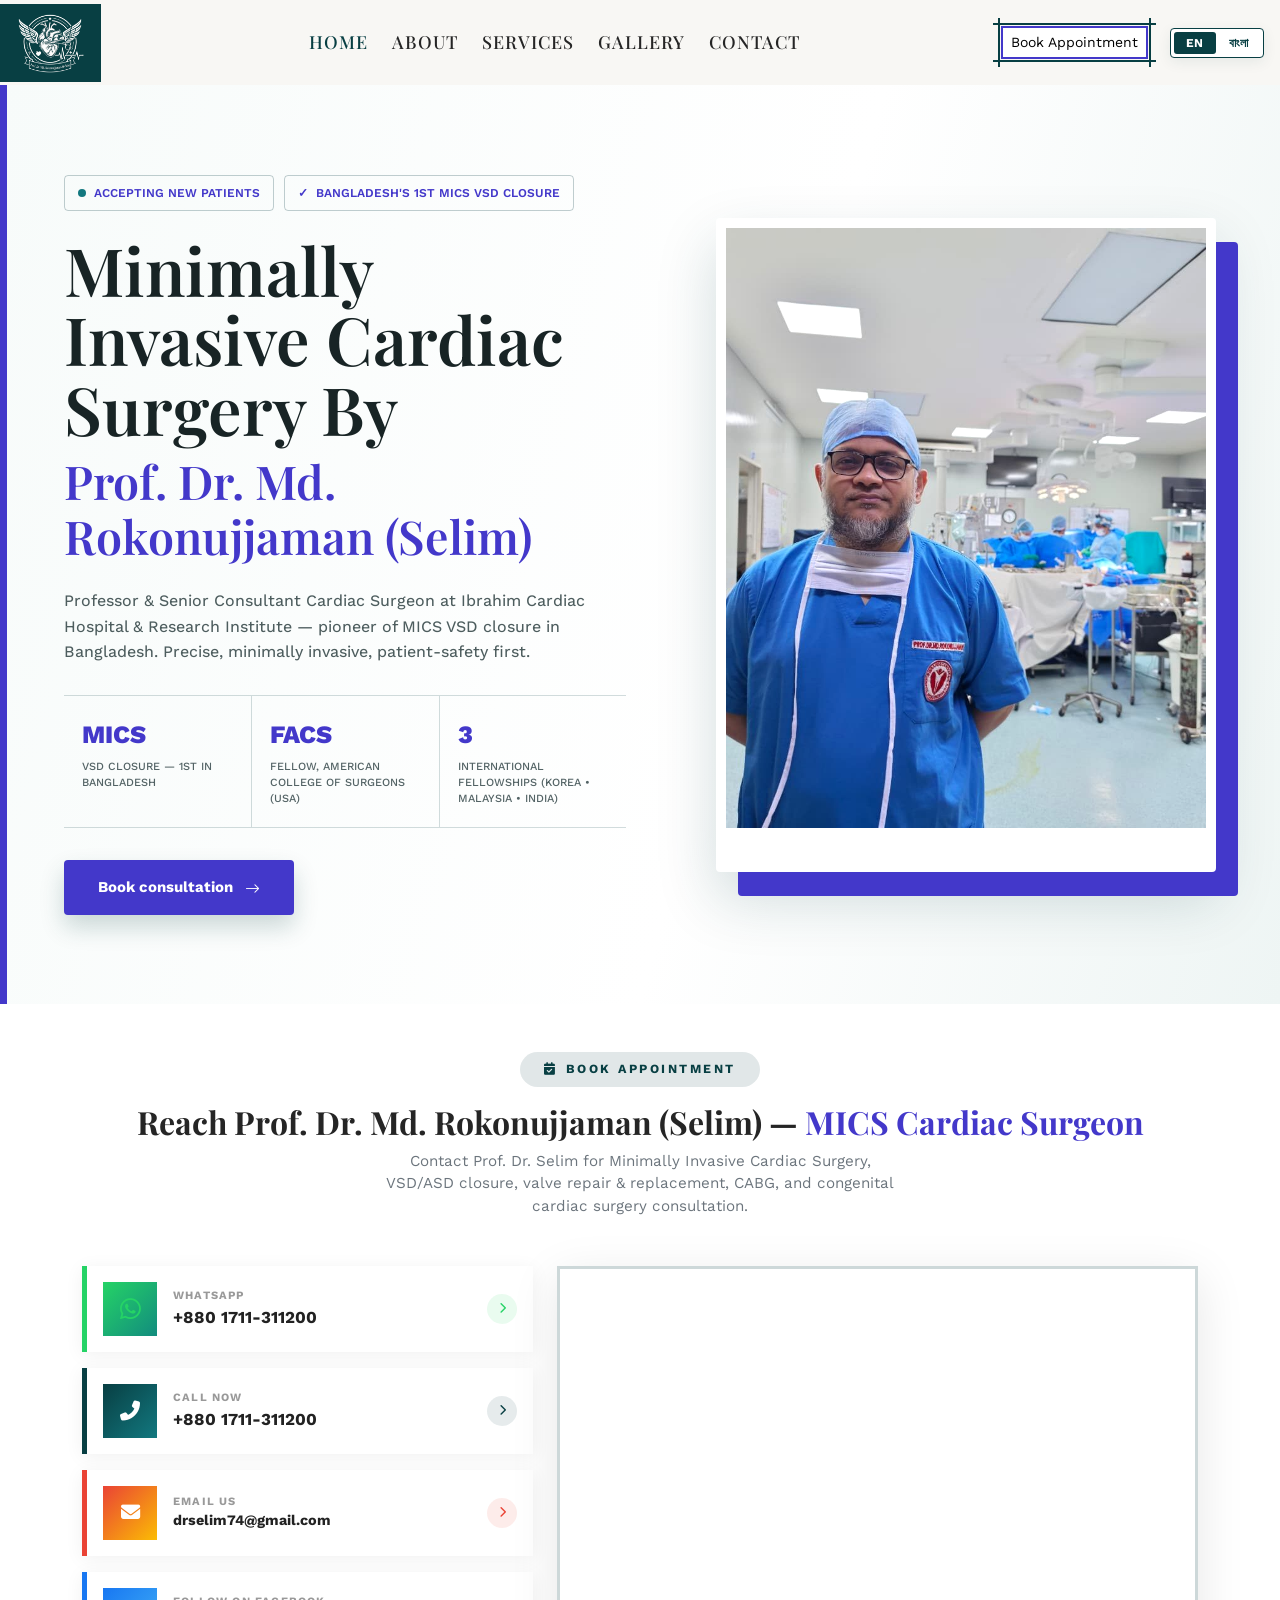
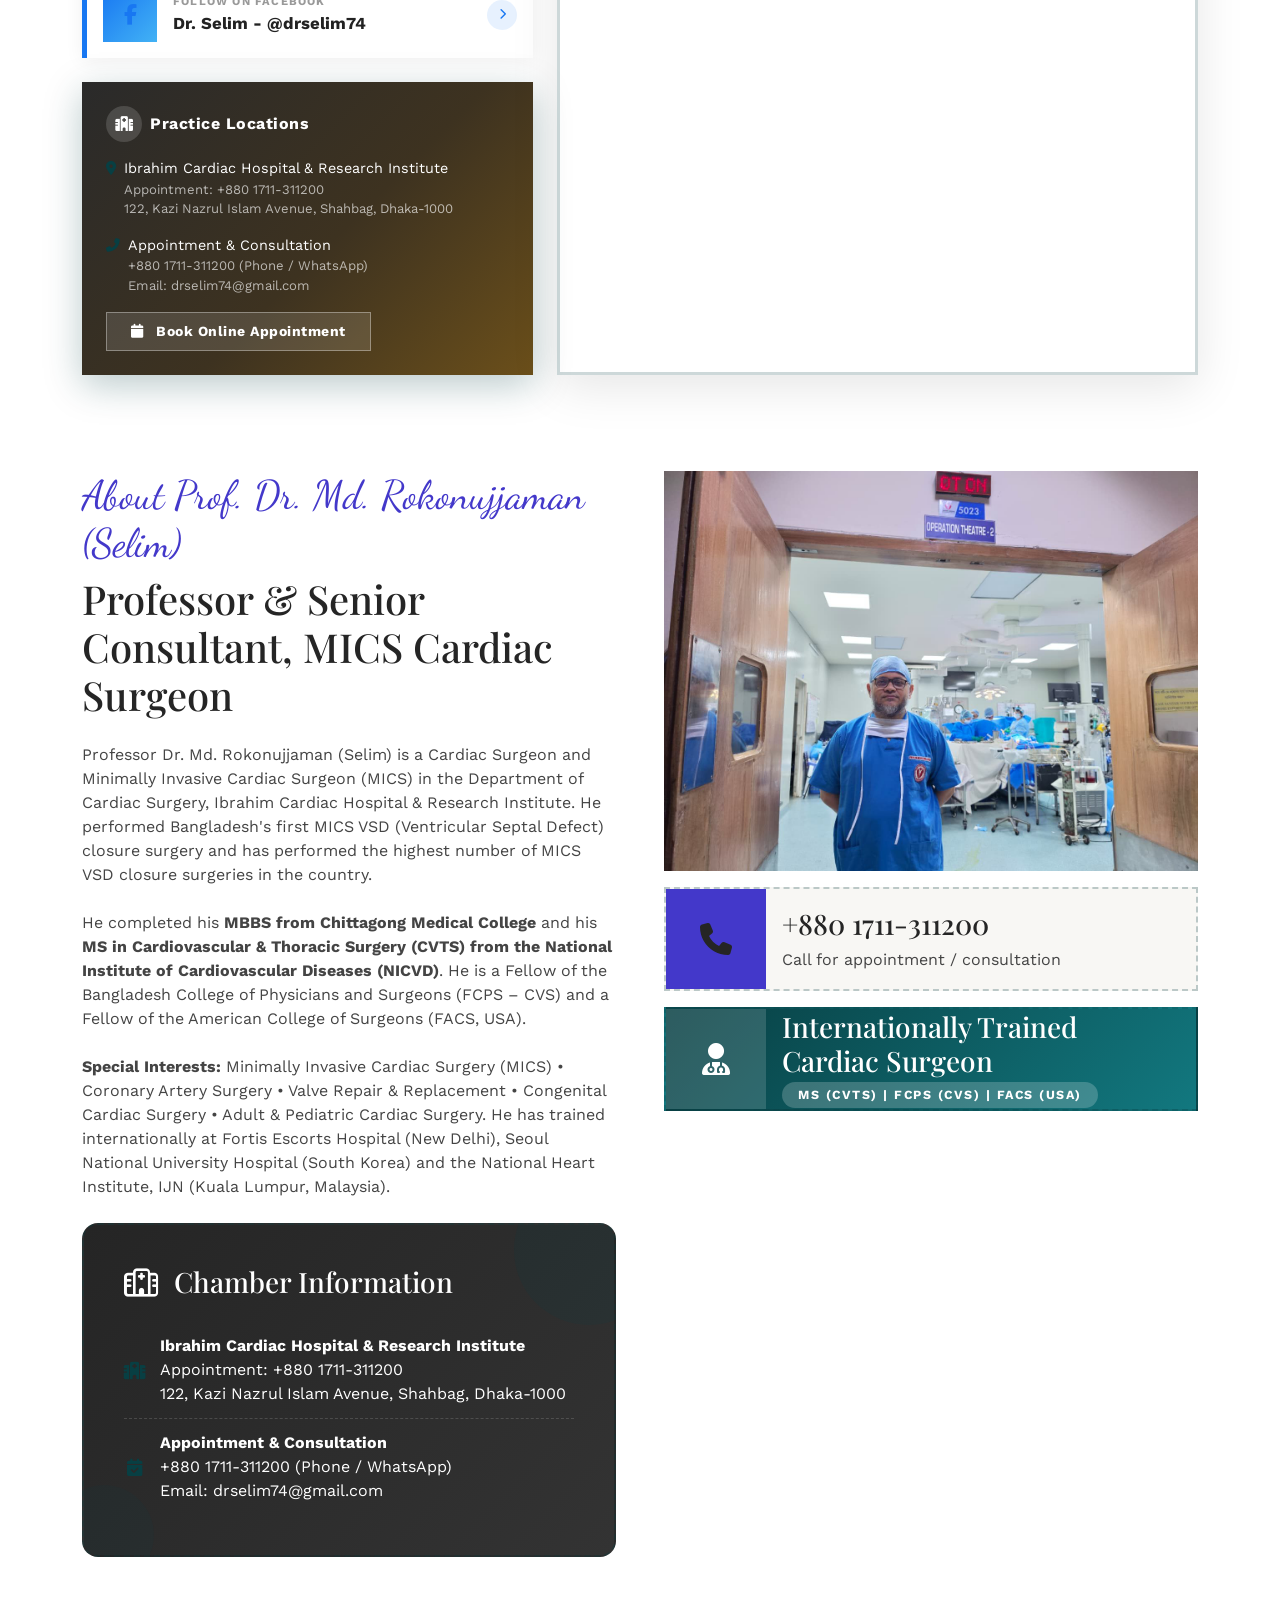
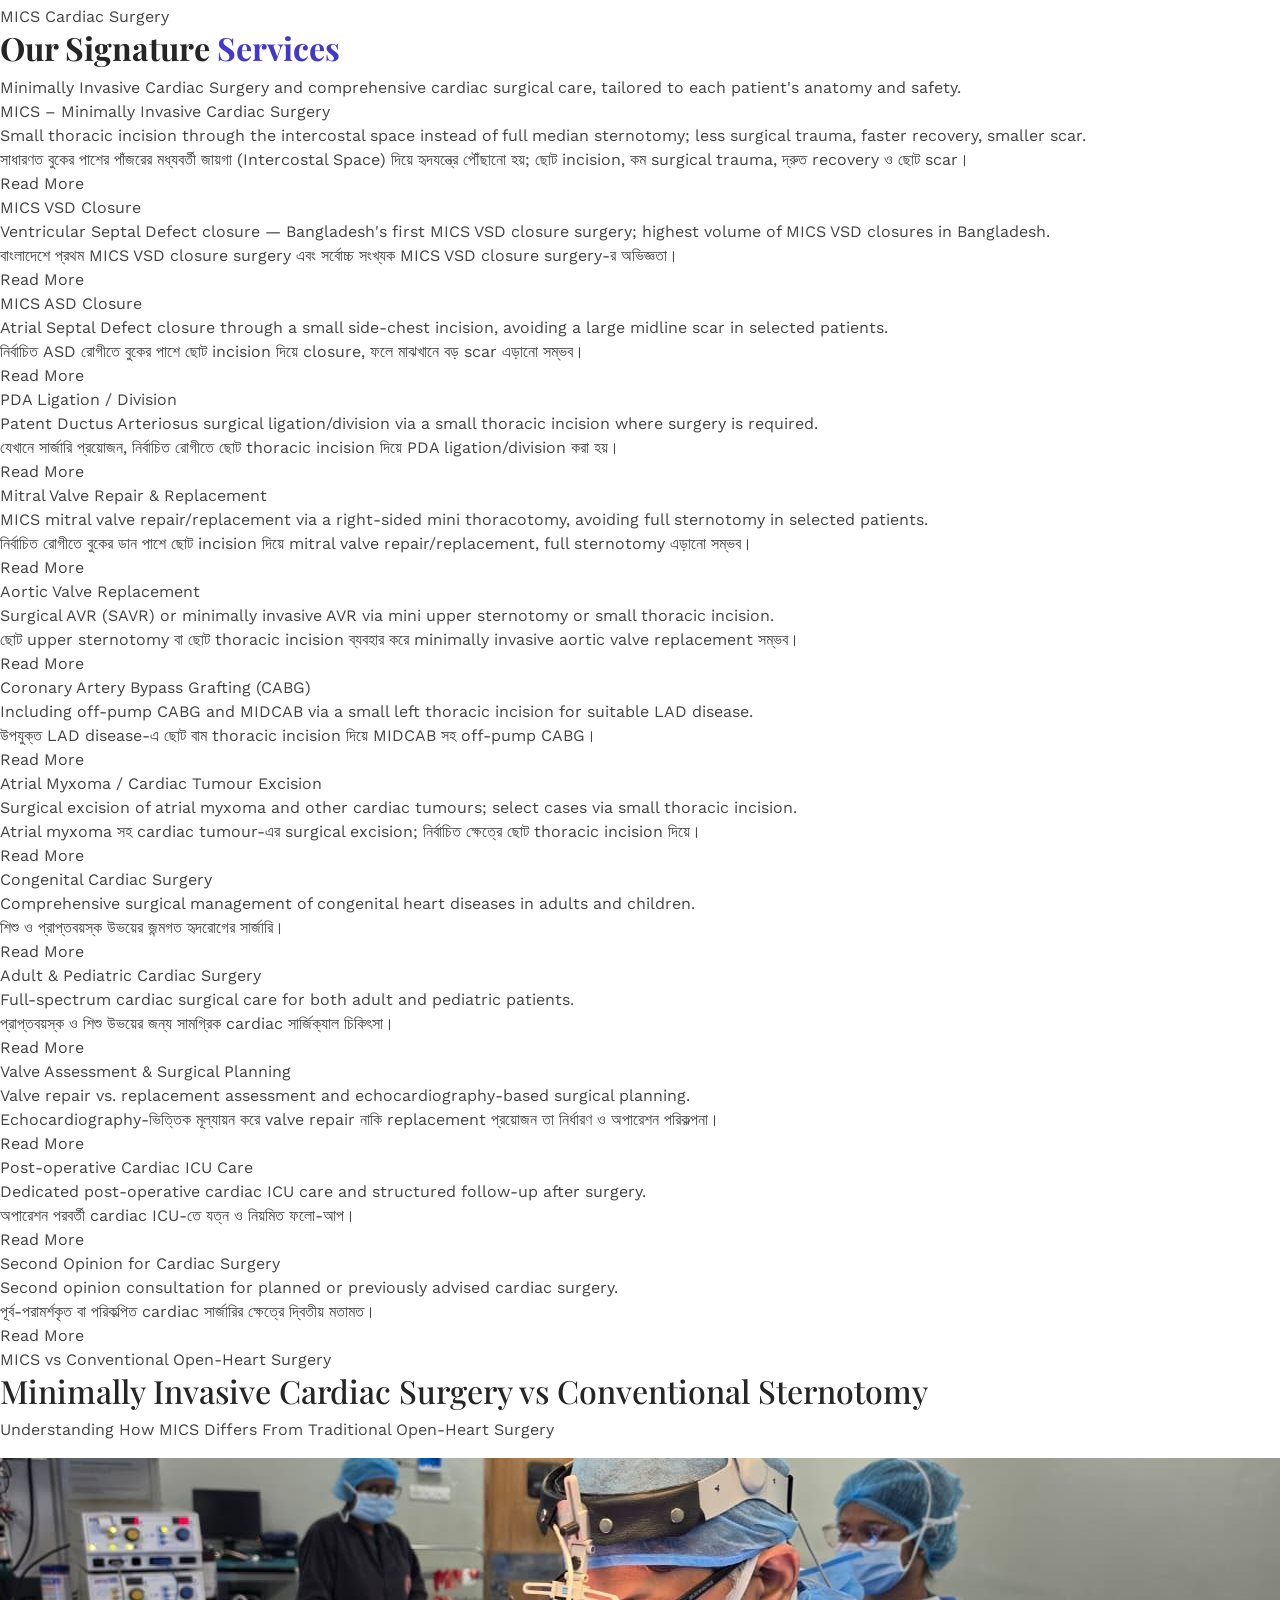
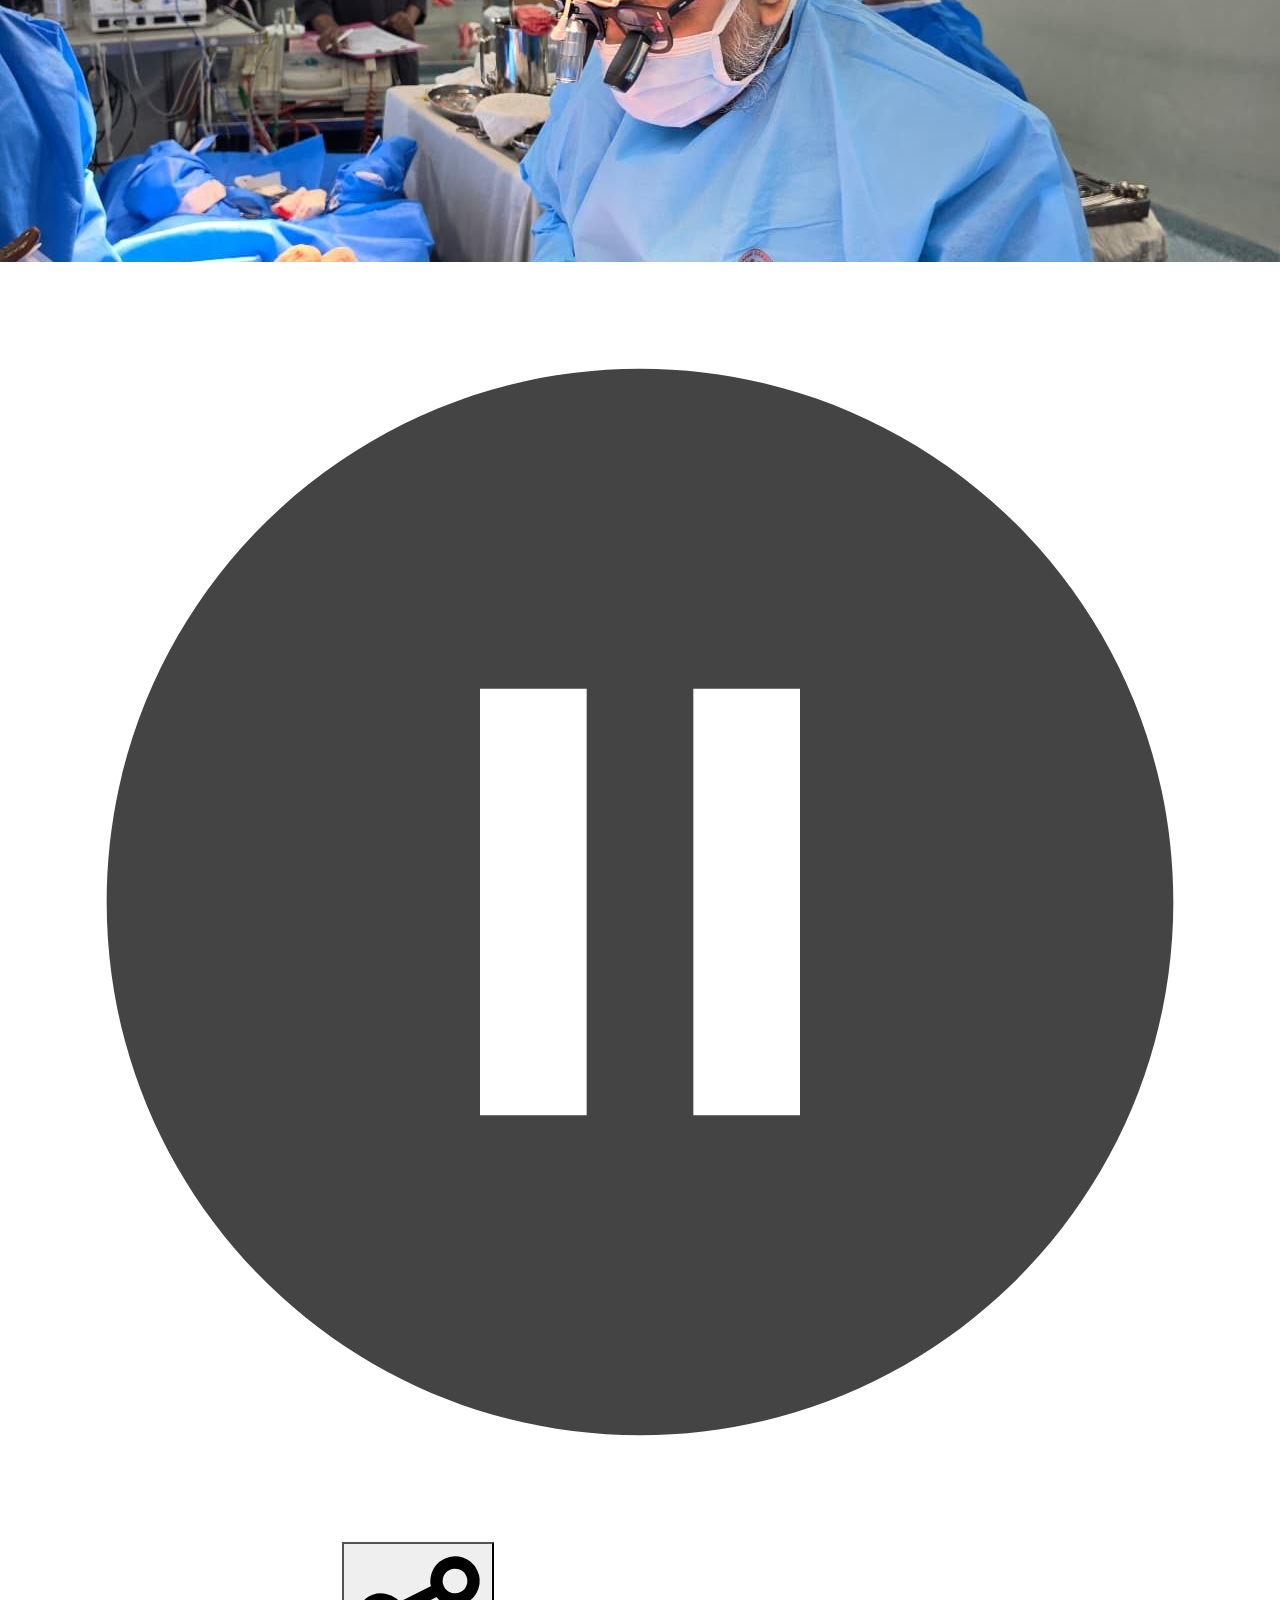
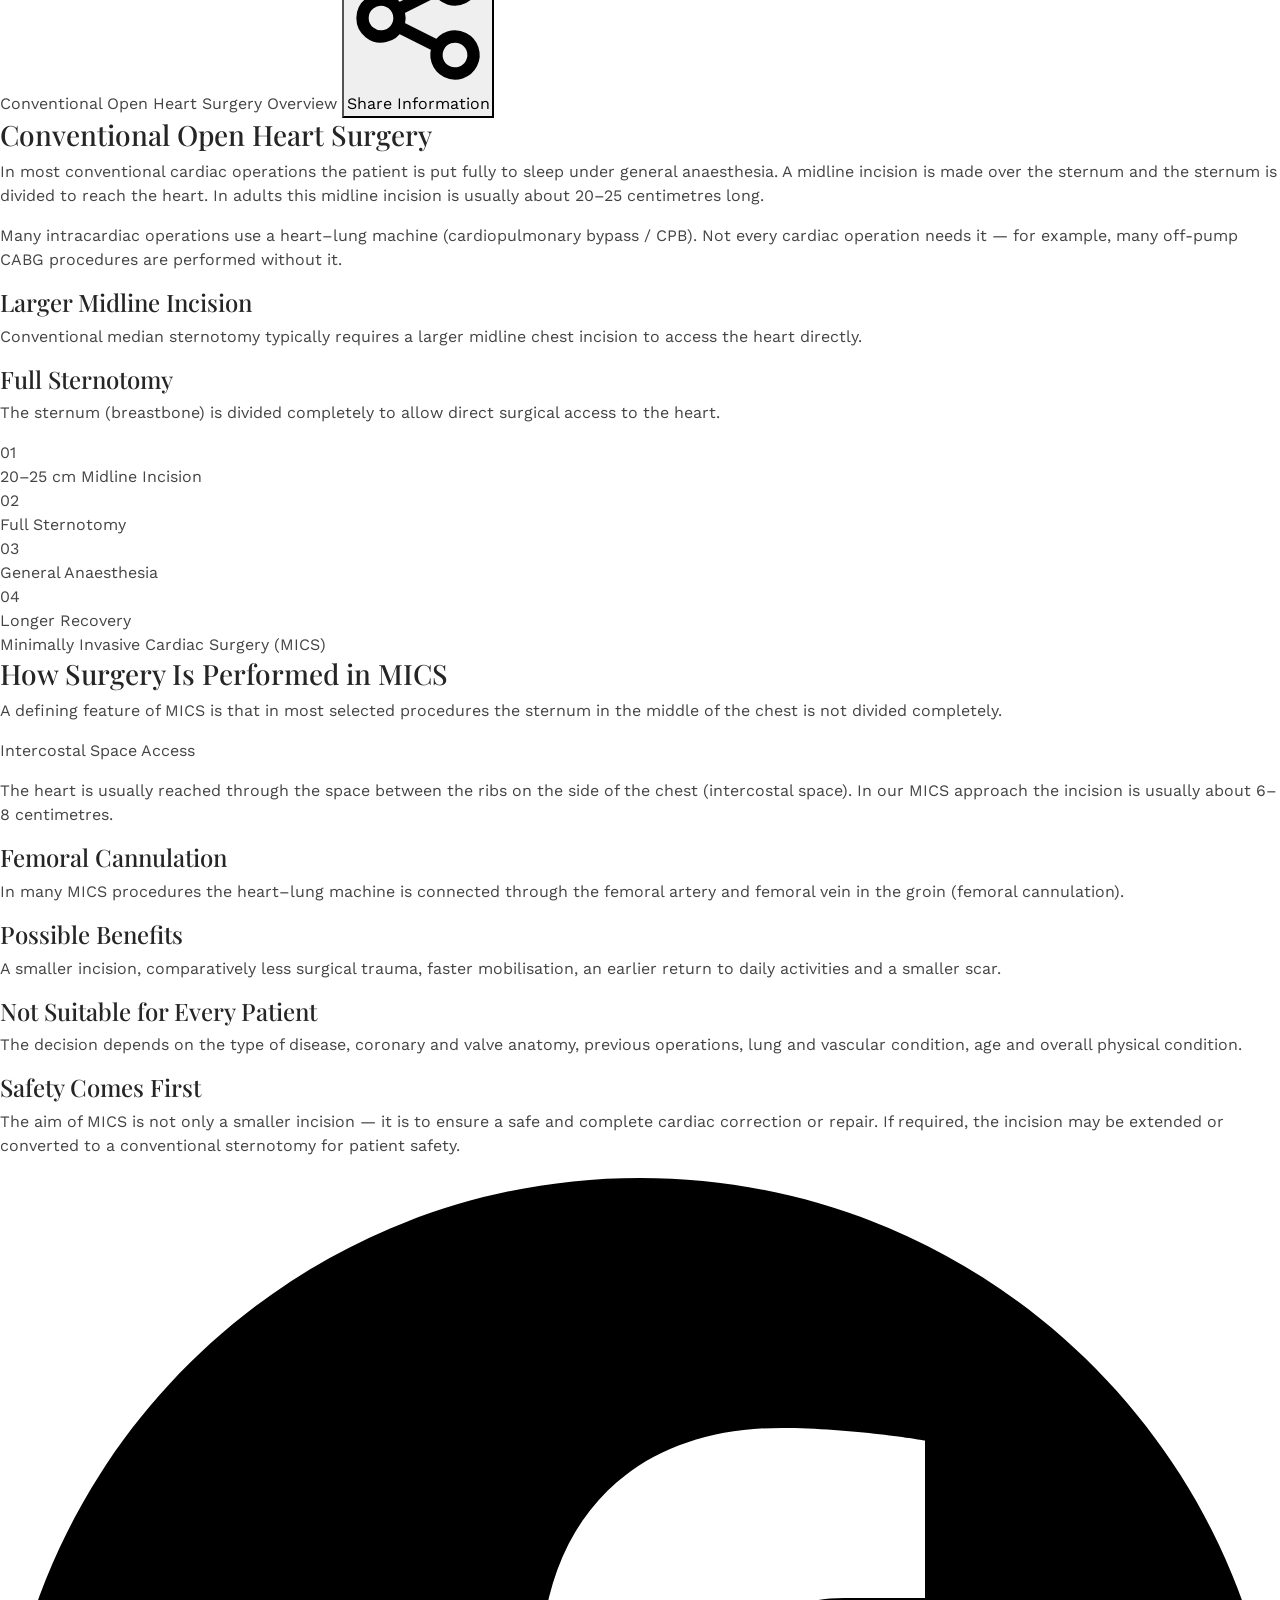
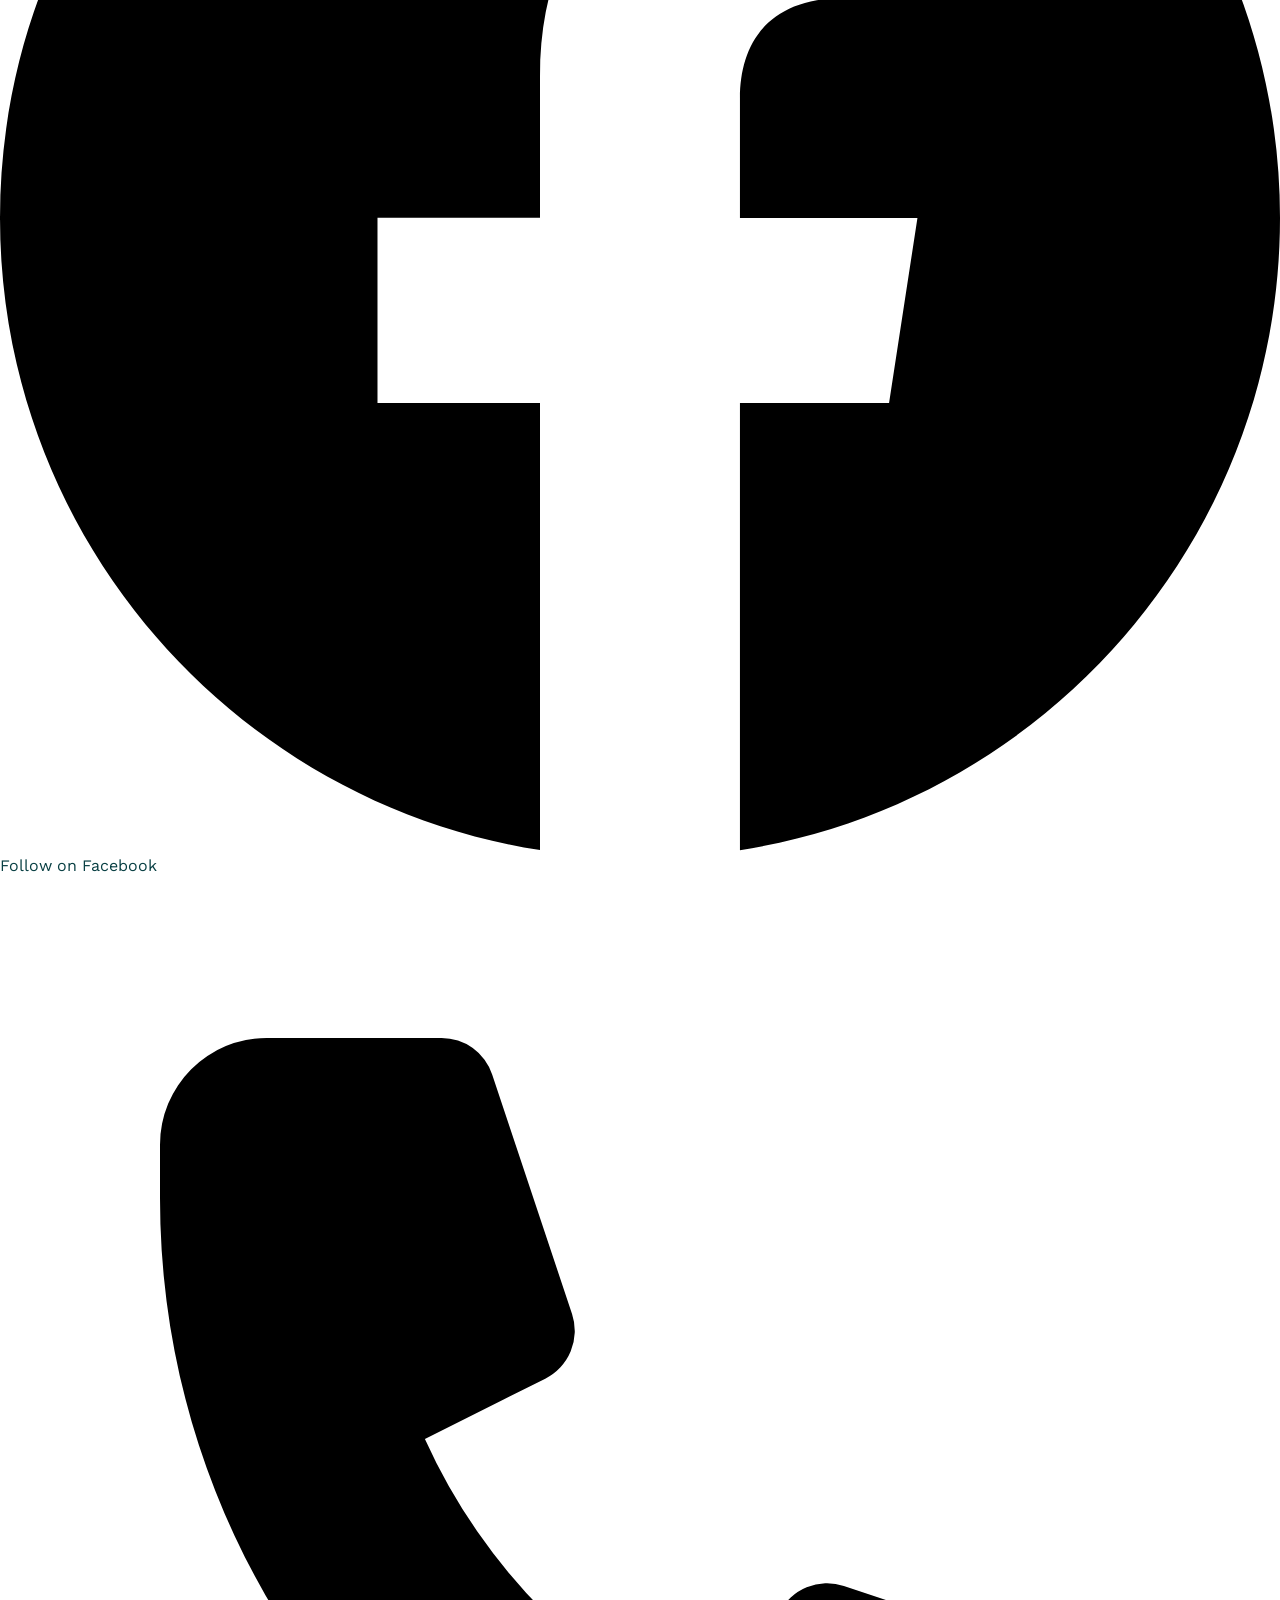
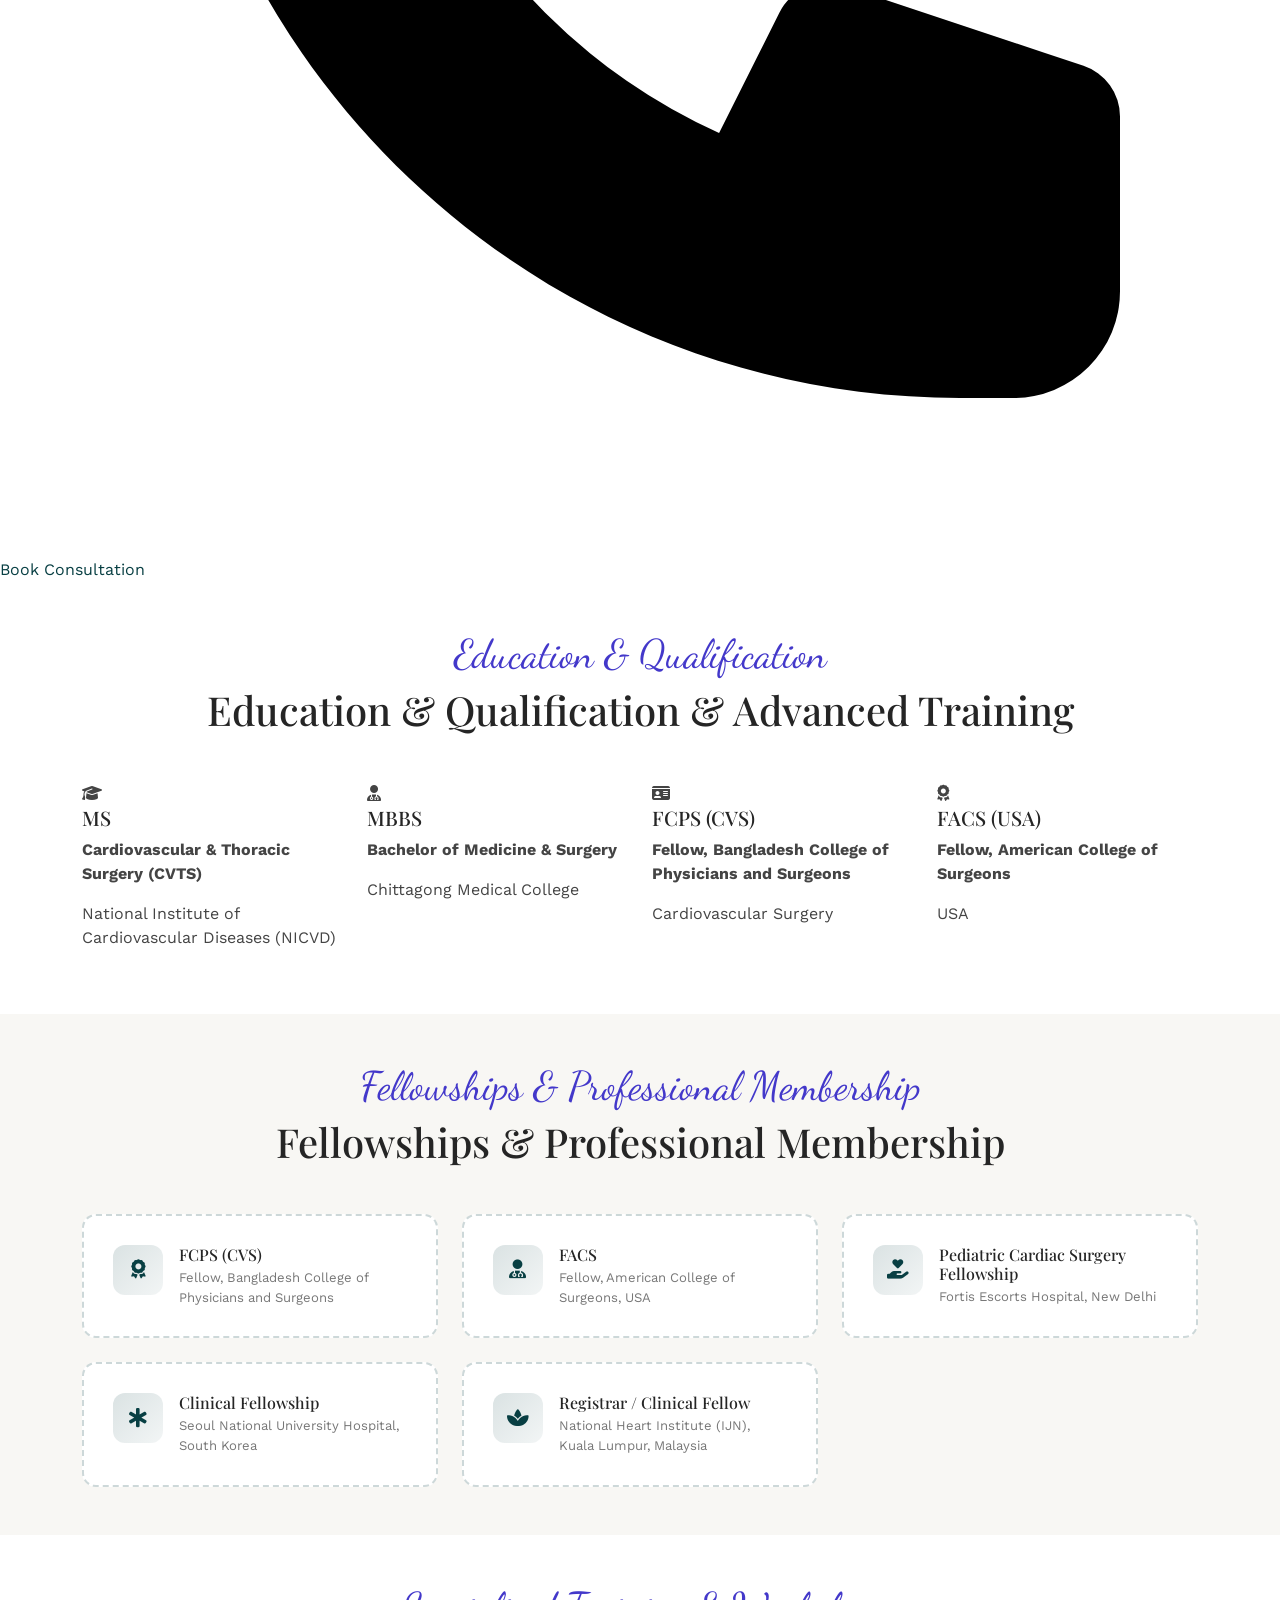
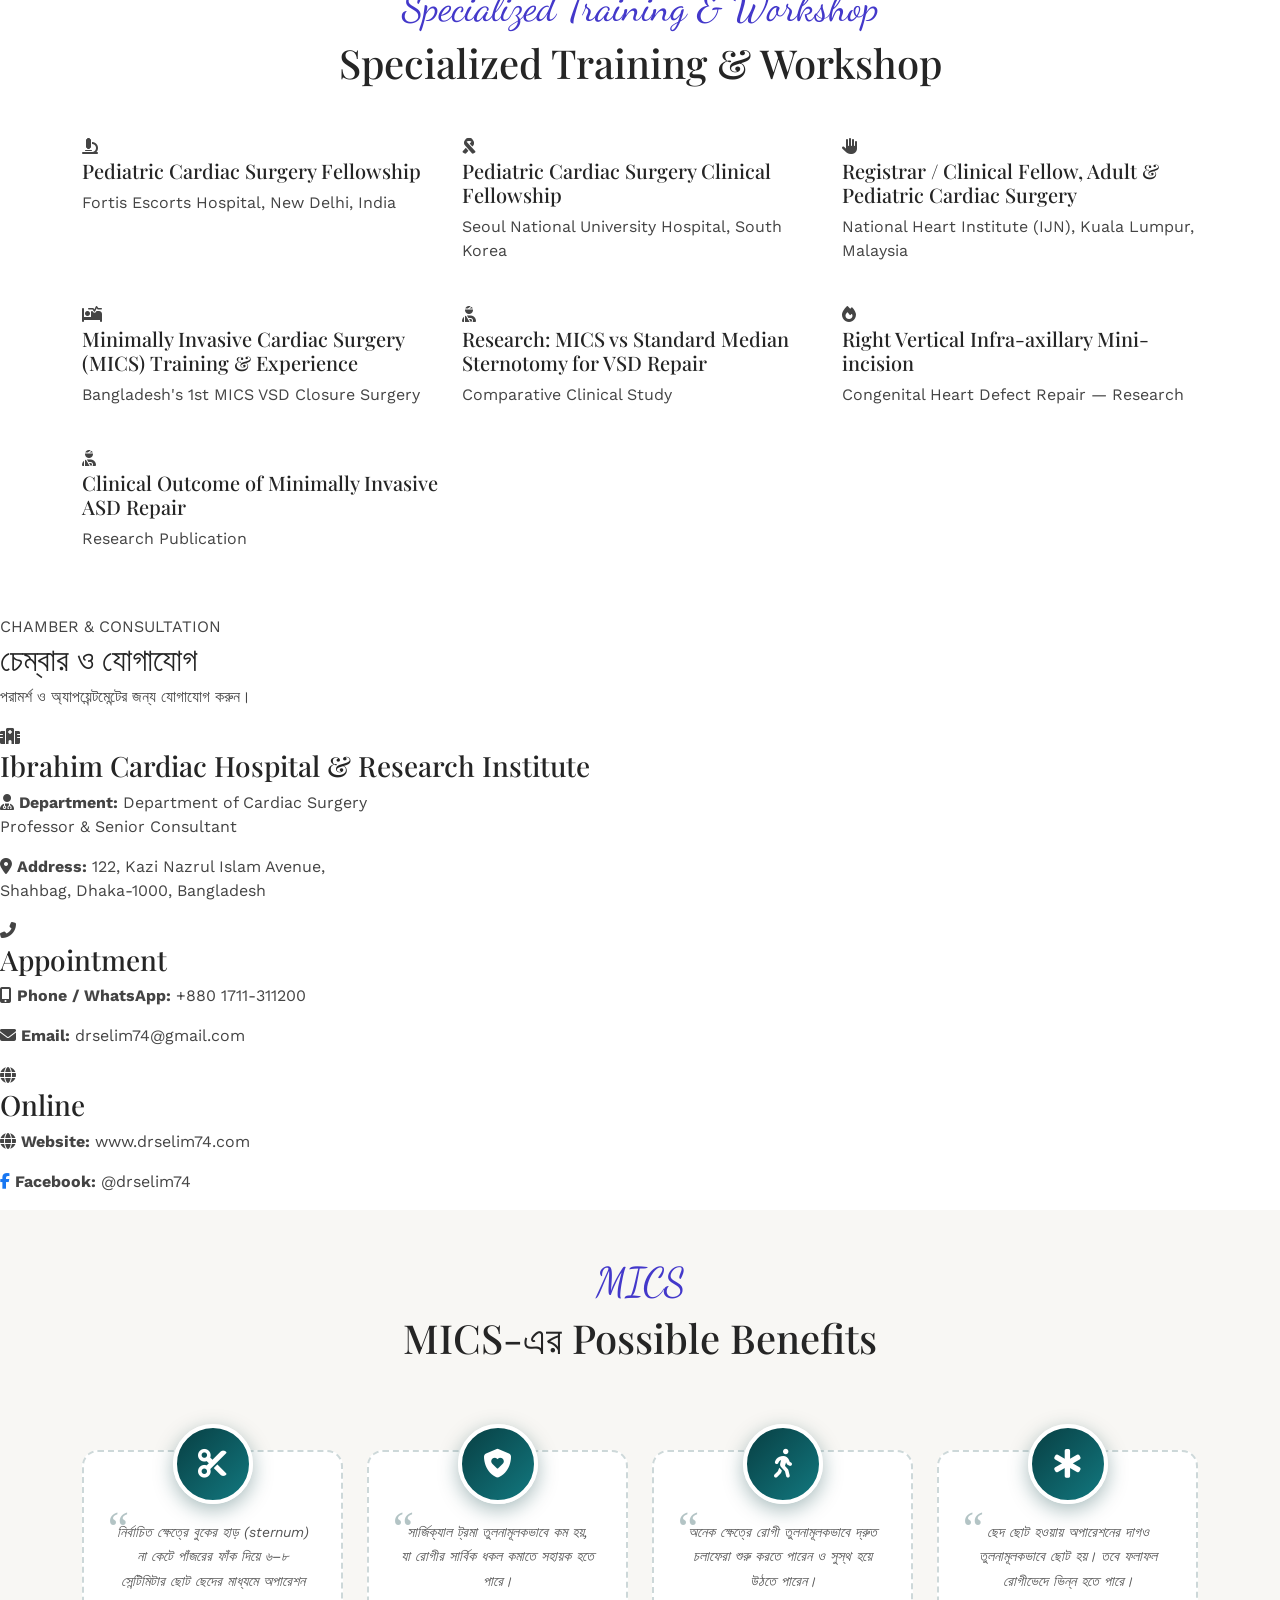
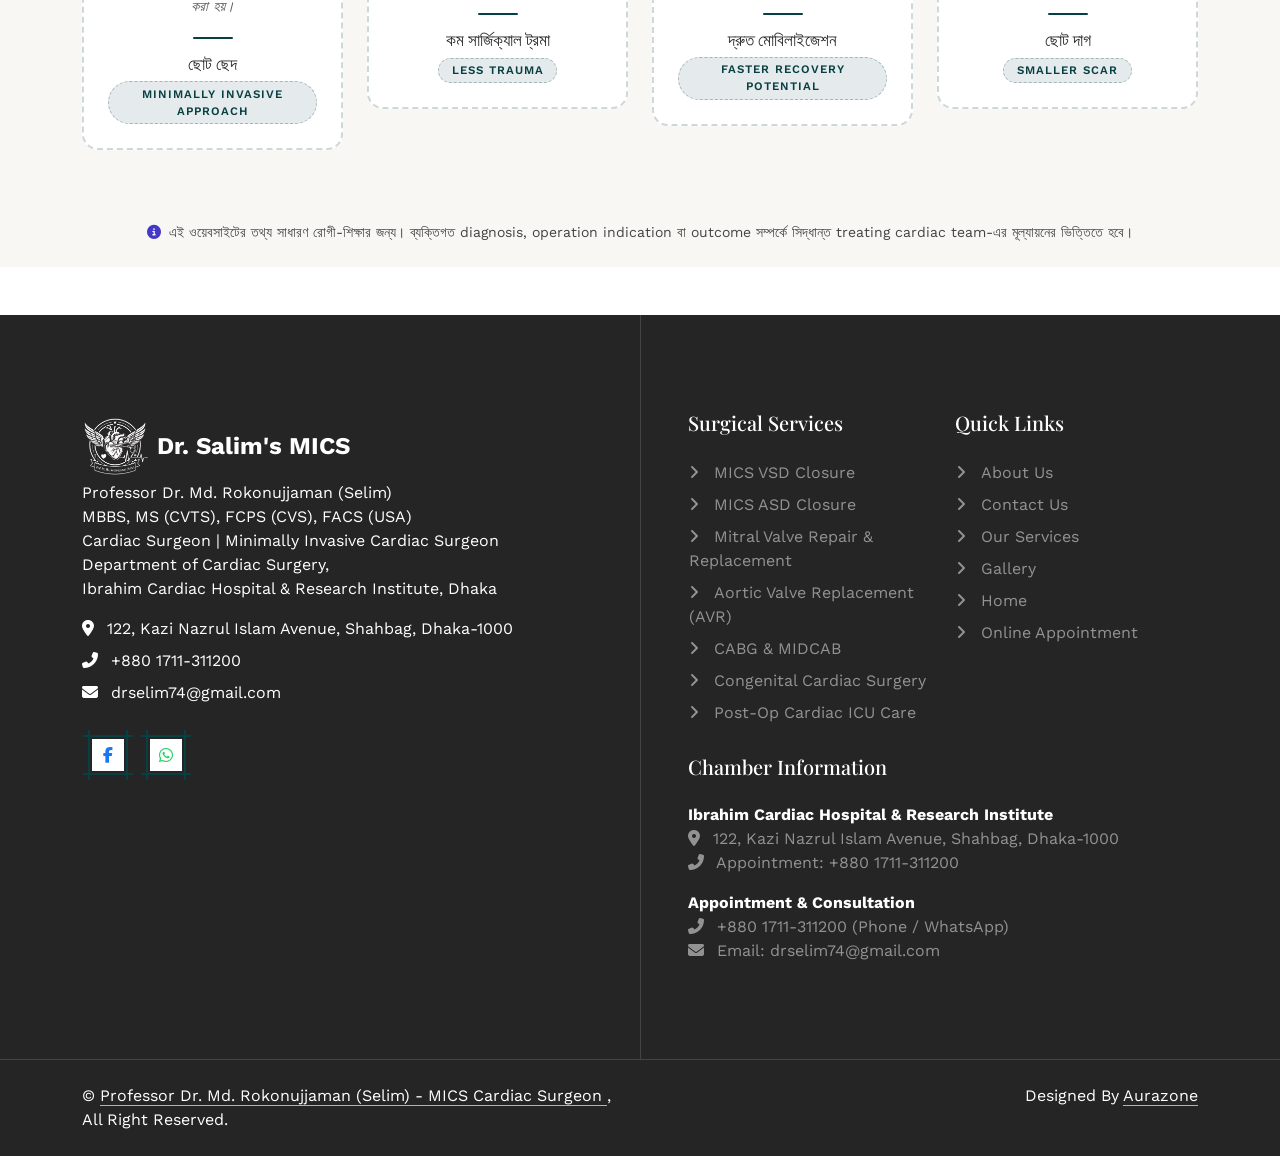
==== public/index.html @ 06cc38bd "Changes" ====
<!DOCTYPE html>
<html lang="en">

<head>
    <meta charset="utf-8">
    <title>Prof. Dr. Md. Rokonujjaman (Selim) | MICS Cardiac Surgeon | Dhaka</title>
    <meta content="width=device-width, initial-scale=1.0" name="viewport">
    <meta
        content="MICS Bangladesh, Minimally Invasive Cardiac Surgery, VSD closure, ASD closure, CABG, mitral valve, cardiac surgeon Dhaka, Dr Selim"
        name="keywords">
    <meta
        content="Professor Dr. Md. Rokonujjaman (Selim) - MBBS, MS (CVTS), FCPS (CVS), FACS (USA). Minimally Invasive Cardiac Surgeon at Ibrahim Cardiac Hospital & Research Institute, Dhaka."
        name="description">

    <link rel="icon" type="image/png" href="/favicon.png">

    <link rel="preconnect" href="https://fonts.googleapis.com">
    <link rel="preconnect" href="https://fonts.gstatic.com" crossorigin>
    <link
        href="https://fonts.googleapis.com/css2?family=Dancing+Script&family=Noto+Sans+Bengali:wght@400;500;600;700&family=Playfair+Display:wght@500;600&family=Work+Sans&display=swap"
        rel="stylesheet">

    <link href="https://cdnjs.cloudflare.com/ajax/libs/font-awesome/5.10.0/css/all.min.css" rel="stylesheet">
    <link href="https://cdn.jsdelivr.net/npm/bootstrap-icons@1.4.1/font/bootstrap-icons.css" rel="stylesheet">

    <link href="lib/animate/animate.min.css" rel="stylesheet">
    <link href="lib/owlcarousel/assets/owl.carousel.min.css" rel="stylesheet">
    <link rel="stylesheet" href="https://cdnjs.cloudflare.com/ajax/libs/font-awesome/6.5.0/css/all.min.css">

    <link href="css/bootstrap.min.css" rel="stylesheet">
    <link href="css/style.css" rel="stylesheet">
    <link href="css/html.css" rel="stylesheet">
    <link href="home.css" rel="stylesheet">
    <link href="css/site-theme.css" rel="stylesheet" />
</head>

<body>

    <div id="spinner"
        class="show bg-white position-fixed translate-middle w-100 vh-100 top-50 start-50 d-flex align-items-center justify-content-center">
        <div class="spinner-grow text-primary" style="width: 3rem; height: 3rem;" role="status">
            <span class="sr-only">Loading...</span>
        </div>
    </div>

    <!-- nav -->
    <div class="container-fluid bg-light sticky-top p-0">
        <nav class="navbar navbar-expand-lg navbar-light p-0">
            <a href="index.html" class="navbar-brand py-2 px-3 me-0 d-flex align-items-center gap-2" style="background: var(--bs-primary);">
                <img src="img/logo.png" alt="Prof. Dr. Md. Rokonujjaman (Selim) logo" style="height:62px;width:auto;">
            </a>
            <button type="button" class="navbar-toggler me-4" data-bs-toggle="collapse"
                data-bs-target="#navbarCollapse">
                <span class="navbar-toggler-icon"></span>
            </button>
            <div class="collapse navbar-collapse p-3" id="navbarCollapse">
                <div class="navbar-nav mx-auto">
                    <a href="index.html" class="nav-item nav-link active">Home</a>
                    <a href="about.html" class="nav-item nav-link">About</a>
                    <a href="service.html" class="nav-item nav-link">Services</a>
                    <a href="gallery.html" class="nav-item nav-link">Gallery</a>
                    <a href="contact.html" class="nav-item nav-link">Contact</a>
                </div>
                <a class="btn btn-sm btn-primary" href="contact.html">Book Appointment</a>
                <div class="language-switcher" role="group" aria-label="Language selector">
                    <button type="button" class="active" data-language="en" onclick="switchSiteLanguage('en')">EN</button>
                    <button type="button" data-language="bn" onclick="switchSiteLanguage('bn')">বাংলা</button>
                </div>
            </div>
        </nav>
    </div>
    <!-- nav -->


    <!-- hero -->
    <section class="hero1" aria-labelledby="hero-title">
        <div class="hero9">
            <div class="hero11 hero3 hero4">
                <div class="hero12"><div class="hero13"></div><span data-i18n="accepting">Accepting new patients</span></div>
                <div class="hero12"><span aria-hidden="true">✓</span><span data-i18n="first-mics">Bangladesh's 1st MICS VSD Closure</span></div>
            </div>

            <h1 class="hero15 hero3 hero5" id="hero-title">
                <span data-i18n="hero-service">Minimally Invasive Cardiac Surgery By</span>
                <span class="hero16" data-i18n="doctor-name">Prof. Dr. Md. Rokonujjaman (Selim)</span>
            </h1>
            <p class="hero19 hero3 hero6" data-i18n="hero-summary">Professor & Senior Consultant Cardiac Surgeon at Ibrahim Cardiac Hospital & Research Institute — pioneer of MICS VSD closure in Bangladesh. Precise, minimally invasive, patient-safety first.</p>

            <div class="hero20 hero3 hero7">
                <div class="hero21 hero35"><div class="hero22">MICS</div><div class="hero23" data-i18n="stat-mics">VSD Closure — 1st in Bangladesh</div></div>
                <div class="hero21 hero35"><div class="hero22">FACS</div><div class="hero23" data-i18n="stat-facs">Fellow, American College of Surgeons (USA)</div></div>
                <div class="hero21 hero35"><div class="hero22">3</div><div class="hero23" data-i18n="stat-fellowships">International fellowships (Korea • Malaysia • India)</div></div>
            </div>

            <div class="hero24 hero3 hero8">
                <button class="hero25 hero26" id="heroBtn1"><span data-i18n="book-consultation">Book consultation</span><i class="bi bi-arrow-right" aria-hidden="true"></i></button>
            </div>
        </div>

       <div class="hero10 hero3 hero5">
<div class="hero30" id="heroImgWrap" style="position: relative; overflow: hidden;">
    <div class="hero32" style="position: relative; width: 100%; height: 100%;">
        <!-- বর্তমান ইমেজ -->
        <img id="heroSliderImg"
            src="img/dr-1.jpg"
            alt="Prof. Dr. Md. Rokonujjaman (Selim) - MICS Cardiac Surgeon"
            style="width: 100%; height: 100%; object-fit: cover; transition: opacity 1s ease-in-out; opacity: 1; position: relative; z-index: 2;">

        <!-- পরবর্তী ইমেজ (ব্যাকগ্রাউন্ডে ফেইড ইন করার জন্য) -->
        <img id="heroSliderImgNext"
            src="img/dr-2.jpg"
            alt="Prof. Dr. Md. Rokonujjaman (Selim) - MICS Cardiac Surgeon"
            style="width: 100%; height: 100%; object-fit: cover; transition: opacity 1s ease-in-out; opacity: 0; position: absolute; top: 0; left: 0; z-index: 1;">

        <script>
            const heroImages = [
                "img/dr-1.jpg",
                "img/dr-2.jpg",
                "img/dr-5.jpg",
                "img/dr-6.jpg"
            ];

            let heroIndex = 0;
            const currentImg = document.getElementById("heroSliderImg");
            const nextImg = document.getElementById("heroSliderImgNext");

            if (currentImg && nextImg) setInterval(() => {
                // ইনডেক্স আপডেট করা
                heroIndex = (heroIndex + 1) % heroImages.length;
                const nextImageSrc = heroImages[heroIndex];

                // ব্যাকগ্রাউন্ড ইমেজে নতুন সোর্স সেট করা
                nextImg.src = nextImageSrc;

                // ব্যাকগ্রাউন্ড ইমেজ দৃশ্যমান করা (Fade In)
                nextImg.style.opacity = 1;
                
                // মূল ইমেজ ফেইড আউট করা
                currentImg.style.opacity = 0;

                setTimeout(() => {
                    // ট্রানজিশন শেষ হওয়ার পর সোর্স এক্সচেঞ্জ করা
                    currentImg.src = nextImageSrc;
                    currentImg.style.opacity = 1;
                    nextImg.style.opacity = 0;
                }, 1000); // CSS transition সময়ের (1s) সাথে মিল রেখে

            }, 4000); // প্রতি ৪ সেকেন্ড পর পর পরিবর্তন হবে
        </script>
    </div>
</div>
</div>
    </section>
    <!-- hero -->

    <!-- appointment -->
    <div class="container-fluid py-5" style="background: #ffffff;">
        <div class="container">
            <div class="text-center mb-5 wow fadeIn" data-wow-delay="0.1s">
                <span class="d-inline-block px-4 py-2 mb-3 rounded-pill"
                    style="background: rgba(8, 63, 67,0.12); color: var(--bs-primary); font-size: 0.78rem; font-weight: 700; letter-spacing: 2.5px; text-transform: uppercase;">
                    <i class="fas fa-calendar-check me-2"></i>Book Appointment
                </span>
                <h2 class="fw-bold mb-2" style="font-size: 2rem;">Reach Prof. Dr. Md. Rokonujjaman (Selim) — <span class="text-primary">MICS Cardiac Surgeon</span></h2>
                <p class="text-muted mx-auto" style="max-width: 520px; font-size: 0.95rem;">
                    Contact Prof. Dr. Selim for Minimally Invasive Cardiac Surgery, VSD/ASD closure, valve repair & replacement, CABG, and congenital cardiac surgery consultation.
                </p>
            </div>

            <div class="row g-4 align-items-stretch">
                <div class="col-lg-5 wow fadeInLeft" data-wow-delay="0.2s">
                    <!-- WhatsApp -->
                    <a href="https://wa.me/8801711311200" target="_blank"
                        class="appt-row d-flex align-items-center gap-3 p-3 mb-3 rounded-3 text-decoration-none"
                        style="background:#fff; border-left:5px solid #25D366; box-shadow:0 3px 18px rgba(0,0,0,0.06); transition:transform 0.2s,box-shadow 0.2s;">
                        <div class="d-flex align-items-center justify-content-center rounded-3 flex-shrink-0"
                            style="width:54px;height:54px;background:linear-gradient(135deg,#25D366,#128C7E);">
                            <i class="fab fa-whatsapp text-white" style="font-size:1.5rem;"></i>
                        </div>
                        <div class="flex-grow-1">
                            <div style="font-size:0.7rem;letter-spacing:1.2px;text-transform:uppercase;color:#999;font-weight:700;">WhatsApp</div>
                            <div style="font-size:1.05rem;font-weight:700;color:#222;">+880 1711-311200</div>
                        </div>
                        <span class="d-flex align-items-center justify-content-center rounded-circle flex-shrink-0"
                            style="width:30px;height:30px;background:rgba(37,211,102,0.1);">
                            <i class="fas fa-chevron-right" style="font-size:0.7rem;color:#25D366;"></i>
                        </span>
                    </a>

                    <!-- Call -->
                    <a href="tel:+8801711311200"
                        class="appt-row d-flex align-items-center gap-3 p-3 mb-3 rounded-3 text-decoration-none"
                        style="background:#fff; border-left:5px solid var(--bs-primary); box-shadow:0 3px 18px rgba(0,0,0,0.06); transition:transform 0.2s,box-shadow 0.2s;">
                        <div class="d-flex align-items-center justify-content-center rounded-3 flex-shrink-0"
                            style="width:54px;height:54px;background:linear-gradient(135deg,var(--bs-primary),#12787F);">
                            <i class="fas fa-phone-alt text-white" style="font-size:1.25rem;"></i>
                        </div>
                        <div class="flex-grow-1">
                            <div style="font-size:0.7rem;letter-spacing:1.2px;text-transform:uppercase;color:#999;font-weight:700;">Call Now</div>
                            <div style="font-size:1.05rem;font-weight:700;color:#222;">+880 1711-311200</div>
                        </div>
                        <span class="d-flex align-items-center justify-content-center rounded-circle flex-shrink-0"
                            style="width:30px;height:30px;background:rgba(8, 63, 67,0.1);">
                            <i class="fas fa-chevron-right" style="font-size:0.7rem;color:var(--bs-primary);"></i>
                        </span>
                    </a>

                    <!-- Email -->
                    <a href="mailto:drselim74@gmail.com"
                        class="appt-row d-flex align-items-center gap-3 p-3 mb-3 rounded-3 text-decoration-none"
                        style="background:#fff; border-left:5px solid #EA4335; box-shadow:0 3px 18px rgba(0,0,0,0.06); transition:transform 0.2s,box-shadow 0.2s;">
                        <div class="d-flex align-items-center justify-content-center rounded-3 flex-shrink-0"
                            style="width:54px;height:54px;background:linear-gradient(135deg,#EA4335,#FBBC04);">
                            <i class="fas fa-envelope text-white" style="font-size:1.2rem;"></i>
                        </div>
                        <div class="flex-grow-1">
                            <div style="font-size:0.7rem;letter-spacing:1.2px;text-transform:uppercase;color:#999;font-weight:700;">Email Us</div>
                            <div style="font-size:0.9rem;font-weight:700;color:#222;">drselim74@gmail.com</div>
                        </div>
                        <span class="d-flex align-items-center justify-content-center rounded-circle flex-shrink-0"
                            style="width:30px;height:30px;background:rgba(234,67,53,0.1);">
                            <i class="fas fa-chevron-right" style="font-size:0.7rem;color:#EA4335;"></i>
                        </span>
                    </a>

                    <!-- Facebook -->
                    <a href="https://facebook.com/drselim74" target="_blank"
                        class="appt-row d-flex align-items-center gap-3 p-3 mb-4 rounded-3 text-decoration-none"
                        style="background:#fff; border-left:5px solid #1877F2; box-shadow:0 3px 18px rgba(0,0,0,0.06); transition:transform 0.2s,box-shadow 0.2s;">
                        <div class="d-flex align-items-center justify-content-center rounded-3 flex-shrink-0"
                            style="width:54px;height:54px;background:linear-gradient(135deg,#1877F2,#42B2F5);">
                            <i class="fab fa-facebook-f text-white" style="font-size:1.3rem;"></i>
                        </div>
                        <div class="flex-grow-1">
                            <div style="font-size:0.7rem;letter-spacing:1.2px;text-transform:uppercase;color:#999;font-weight:700;">Follow on Facebook</div>
                            <div style="font-size:1.05rem;font-weight:700;color:#222;">Dr. Selim - @drselim74</div>
                        </div>
                        <span class="d-flex align-items-center justify-content-center rounded-circle flex-shrink-0"
                            style="width:30px;height:30px;background:rgba(24,119,242,0.1);">
                            <i class="fas fa-chevron-right" style="font-size:0.7rem;color:#1877F2;"></i>
                        </span>
                    </a>

                    <!-- Clinic Info Card -->
                   <!-- Clinic Info Card -->
<div class="rounded-3 overflow-hidden"
    style="background:linear-gradient(135deg,#2a2a2a 0%,#3d3220 55%,#6b4f1a 100%);
           box-shadow:0 10px 35px rgba(8, 63, 67, 0.28);">

    <div class="p-4">

        <!-- Card Header -->
        <div class="d-flex align-items-center gap-2 mb-3">

            <div class="d-flex align-items-center justify-content-center rounded-circle flex-shrink-0"
                style="width:36px;
                       height:36px;
                       background:rgba(255,255,255,0.15);">

                <i class="fas fa-hospital text-white"
                    style="font-size:0.9rem;"></i>

            </div>

            <span class="text-white fw-bold"
                style="font-size:1rem;
                       letter-spacing:0.5px;">

                Practice Locations

            </span>

        </div>


        <!-- ========================= -->
        <!-- Chamber -->
        <!-- ========================= -->

        <div class="d-flex align-items-start gap-2 mb-3">

            <i class="fas fa-map-marker-alt mt-1 flex-shrink-0"
                style="color:var(--bs-primary);
                       font-size:0.85rem;">
            </i>

            <div>

                <p class="mb-0 fw-semibold"
                    style="color:#fff;
                           font-size:0.9rem;">

                    Ibrahim Cardiac Hospital & Research Institute

                </p>

                <p class="mb-0"
                    style="color:rgba(255,255,255,0.65);
                           font-size:0.82rem;">

                    Appointment: +880 1711-311200

                </p>

                <p class="mb-0"
                    style="color:rgba(255,255,255,0.65);
                           font-size:0.82rem;">

                    122, Kazi Nazrul Islam Avenue, Shahbag, Dhaka-1000

                </p>

            </div>

        </div>


        <!-- ========================= -->
        <!-- Appointment & Consultation -->
        <!-- ========================= -->

        <div class="d-flex align-items-start gap-2 mb-3">

            <i class="fas fa-phone-alt mt-1 flex-shrink-0"
                style="color:var(--bs-primary);
                       font-size:0.85rem;">
            </i>

            <div>

                <p class="mb-0 fw-semibold"
                    style="color:#fff;
                           font-size:0.9rem;">

                    Appointment & Consultation

                </p>

                <p class="mb-0"
                    style="color:rgba(255,255,255,0.65);
                           font-size:0.82rem;">

                    +880 1711-311200 (Phone / WhatsApp)

                </p>

                <p class="mb-0"
                    style="color:rgba(255,255,255,0.65);
                           font-size:0.82rem;">

                    Email: drselim74@gmail.com

                </p>

            </div>

        </div>


        <!-- ========================= -->
        <!-- Appointment Button -->
        <!-- ========================= -->

        <a href="contact.html"
            target="_blank"
            class="btn btn-sm fw-bold px-4 py-2"
            style="background:rgba(255,255,255,0.12);
                   color:#fff;
                   border:1.5px solid rgba(255,255,255,0.35);
                   letter-spacing:0.5px;">

            <i class="fas fa-calendar me-2"></i>

            Book Online Appointment

        </a>

    </div>

</div>
                </div>

                <div class="col-lg-7 wow fadeInRight" data-wow-delay="0.3s">
                    <div class="rounded-3 overflow-hidden h-100"
                        style="min-height:530px;box-shadow:0 12px 45px rgba(0,0,0,0.1);border:3px solid rgba(8, 63, 67,0.2);">
                        <iframe src="https://www.google.com/maps/embed?pb=!1m18!1m12!1m3!1d4531.6256598450855!2d90.40928799999999!3d23.7499048!2m3!1f0!2f0!3f0!3m2!1i1024!2i768!4f13.1!3m3!1m2!1s0x3755b888968bdc57%3A0xf9966fabef79f0a8!2sDhaka%20Community%20Medical%20College%20and%20Hospital!5e1!3m2!1sen!2sbd!4v1785246334609!5m2!1sen!2sbd" width="100%"
                            height="100%" style="border:0;min-height:530px;display:block;" allowfullscreen=""
                            loading="lazy" referrerpolicy="no-referrer-when-downgrade"
                            title="Prof. Dr. Md. Rokonujjaman (Selim) - Ibrahim Cardiac Hospital & Research Institute">
                        </iframe>
                    </div>
                </div>
            </div>
        </div>
    </div>
    <!-- appointment -->











    <!-- about section -->
    <div class="container-fluid py-5">
        <div class="container">
            <div class="row g-5">
                <div class="col-lg-6 wow fadeIn" data-wow-delay="0.5s">
                    <h1 class="font-dancing-script text-primary">About Prof. Dr. Md. Rokonujjaman (Selim)</h1>
                    <h1 class="mb-4">Professor & Senior Consultant, MICS Cardiac Surgeon</h1>
                    <p class="mb-4">Professor Dr. Md. Rokonujjaman (Selim) is a Cardiac Surgeon and Minimally Invasive Cardiac Surgeon (MICS) in the Department of Cardiac Surgery, Ibrahim Cardiac Hospital & Research Institute. He performed Bangladesh's first MICS VSD (Ventricular Septal Defect) closure surgery and has performed the highest number of MICS VSD closure surgeries in the country.</p>
                    <p class="mb-4">He completed his <strong>MBBS from Chittagong Medical College</strong> and his <strong>MS in Cardiovascular & Thoracic Surgery (CVTS) from the National Institute of Cardiovascular Diseases (NICVD)</strong>. He is a Fellow of the Bangladesh College of Physicians and Surgeons (FCPS – CVS) and a Fellow of the American College of Surgeons (FACS, USA).</p>
                    <p class="mb-4"><strong>Special Interests:</strong> Minimally Invasive Cardiac Surgery (MICS) • Coronary Artery Surgery • Valve Repair & Replacement • Congenital Cardiac Surgery • Adult & Pediatric Cardiac Surgery. He has trained internationally at Fortis Escorts Hospital (New Delhi), Seoul National University Hospital (South Korea) and the National Heart Institute, IJN (Kuala Lumpur, Malaysia).</p>

                   <div class="schedule-card">

    <h3>
        <i class="far fa-hospital me-2"></i>
        Chamber Information
    </h3>

    <!-- Chamber -->
    <div class="schedule-item">
        <i class="fas fa-hospital"></i>
        <span>
            <strong>Ibrahim Cardiac Hospital & Research Institute</strong><br>
            Appointment: +880 1711-311200<br>
            122, Kazi Nazrul Islam Avenue, Shahbag, Dhaka-1000
        </span>
    </div>

    <!-- Appointment & Consultation -->
    <div class="schedule-item">
        <i class="fas fa-calendar-check"></i>
        <span>
            <strong>Appointment & Consultation</strong><br>
            +880 1711-311200 (Phone / WhatsApp)<br>
            Email: drselim74@gmail.com
        </span>
    </div>

</div>
                </div>
                <div class="col-lg-6 wow fadeIn" data-wow-delay="0.2s">
                    <img class="img-fluid mb-3 rounded" src="img/dr-3.jpg" alt="Prof. Dr. Md. Rokonujjaman (Selim) - MICS Cardiac Surgeon" style="width:100%; height:auto; object-fit:contain;">
                    <div class="d-flex align-items-center bg-light rounded mb-3" style="border: 2px dashed rgba(8, 63, 67,0.25);">
                        <div class="btn-square flex-shrink-0 bg-primary" style="width: 100px; height: 100px;">
                            <i class="fa fa-phone fa-2x text-dark"></i>
                        </div>
                        <div class="px-3">
                            <h3>+880 1711-311200</h3>
                            <span>Call for appointment / consultation</span>
                        </div>
                    </div>
                    <div class="d-flex align-items-center rounded" style="border: 2px dashed rgba(8, 63, 67,0.25); background: linear-gradient(135deg, var(--bs-primary), #12787F);">
                        <div class="d-flex align-items-center justify-content-center flex-shrink-0" style="width: 100px; height: 100px; background: rgba(255,255,255,0.15);">
                            <i class="fas fa-user-md fa-2x text-white"></i>
                        </div>
                        <div class="px-3">
                            <h3 class="text-white mb-0">Internationally Trained Cardiac Surgeon</h3>
                            <span class="d-inline-block mt-1 px-3 py-1 rounded-pill" style="background: rgba(255,255,255,0.2); color: #fff; font-size: 0.78rem; font-weight: 700; letter-spacing: 1.5px; text-transform: uppercase;">MS (CVTS) | FCPS (CVS) | FACS (USA)</span>
                        </div>
                    </div>
                </div>
            </div>
        </div>
    </div>

    
















<!-- services -->
   <div class="ser1">
        <div class="ser2">
            <div class="ser3">MICS Cardiac Surgery</div>
             <h2 class="fw-bold mb-2" style="font-size: 2rem;">Our Signature <span class="text-primary">Services</span></h2>
             
            <div class="ser5">Minimally Invasive Cardiac Surgery and comprehensive cardiac surgical care, tailored to each patient's anatomy and safety.</div>
        </div>

        <div class="ser6">
            <!-- 1. MICS – Minimally Invasive Cardiac Surgery -->
            <div class="ser7">
                <div class="ser8">
                    <div class="ser9" style="background-image: url('img/service-mics.jpg');"></div>
                </div>
                <div class="ser10">
                    <div class="ser11">MICS – Minimally Invasive Cardiac Surgery</div>
                    <div class="ser12"></div>
                    <div class="ser13">Small thoracic incision through the intercostal space instead of full median sternotomy; less surgical trauma, faster recovery, smaller scar.</div>
                    <div class="ser14">
                        <div class="ser15">সাধারণত বুকের পাশের পাঁজরের মধ্যবর্তী জায়গা (Intercostal Space) দিয়ে হৃদযন্ত্রে পৌঁছানো হয়; ছোট incision, কম surgical trauma, দ্রুত recovery ও ছোট scar।</div>
                    </div>
                    <div class="ser16" onclick="toggleCard(this)">
                        <div class="ser17">Read More</div>
                        <div class="ser18"></div>
                    </div>
                </div>
            </div>

            <!-- 2. MICS VSD Closure -->
            <div class="ser7">
                <div class="ser8">
                    <div class="ser9" style="background-image: url('img/service-vsd.jpg');"></div>
                </div>
                <div class="ser10">
                    <div class="ser11">MICS VSD Closure</div>
                    <div class="ser12"></div>
                    <div class="ser13">Ventricular Septal Defect closure — Bangladesh's first MICS VSD closure surgery; highest volume of MICS VSD closures in Bangladesh.</div>
                    <div class="ser14">
                        <div class="ser15">বাংলাদেশে প্রথম MICS VSD closure surgery এবং সর্বোচ্চ সংখ্যক MICS VSD closure surgery-র অভিজ্ঞতা।</div>
                    </div>
                    <div class="ser16" onclick="toggleCard(this)">
                        <div class="ser17">Read More</div>
                        <div class="ser18"></div>
                    </div>
                </div>
            </div>

            <!-- 3. MICS ASD Closure -->
            <div class="ser7">
                <div class="ser8">
                    <div class="ser9" style="background-image: url('img/service-asd.jpg');"></div>
                </div>
                <div class="ser10">
                    <div class="ser11">MICS ASD Closure</div>
                    <div class="ser12"></div>
                    <div class="ser13">Atrial Septal Defect closure through a small side-chest incision, avoiding a large midline scar in selected patients.</div>
                    <div class="ser14">
                        <div class="ser15">নির্বাচিত ASD রোগীতে বুকের পাশে ছোট incision দিয়ে closure, ফলে মাঝখানে বড় scar এড়ানো সম্ভব।</div>
                    </div>
                    <div class="ser16" onclick="toggleCard(this)">
                        <div class="ser17">Read More</div>
                        <div class="ser18"></div>
                    </div>
                </div>
            </div>

            <!-- 4. PDA Ligation / Division -->
            <div class="ser7">
                <div class="ser8">
                    <div class="ser9" style="background-image: url('img/service-pda.jpg');"></div>
                </div>
                <div class="ser10">
                    <div class="ser11">PDA Ligation / Division</div>
                    <div class="ser12"></div>
                    <div class="ser13">Patent Ductus Arteriosus surgical ligation/division via a small thoracic incision where surgery is required.</div>
                    <div class="ser14">
                        <div class="ser15">যেখানে সার্জারি প্রয়োজন, নির্বাচিত রোগীতে ছোট thoracic incision দিয়ে PDA ligation/division করা হয়।</div>
                    </div>
                    <div class="ser16" onclick="toggleCard(this)">
                        <div class="ser17">Read More</div>
                        <div class="ser18"></div>
                    </div>
                </div>
            </div>

            <!-- 5. Mitral Valve Repair & Replacement -->
            <div class="ser7">
                <div class="ser8">
                    <div class="ser9" style="background-image: url('img/service-mitral.jpg');"></div>
                </div>
                <div class="ser10">
                    <div class="ser11">Mitral Valve Repair & Replacement</div>
                    <div class="ser12"></div>
                    <div class="ser13">MICS mitral valve repair/replacement via a right-sided mini thoracotomy, avoiding full sternotomy in selected patients.</div>
                    <div class="ser14">
                        <div class="ser15">নির্বাচিত রোগীতে বুকের ডান পাশে ছোট incision দিয়ে mitral valve repair/replacement, full sternotomy এড়ানো সম্ভব।</div>
                    </div>
                    <div class="ser16" onclick="toggleCard(this)">
                        <div class="ser17">Read More</div>
                        <div class="ser18"></div>
                    </div>
                </div>
            </div>

            <!-- 6. Aortic Valve Replacement -->
            <div class="ser7">
                <div class="ser8">
                    <div class="ser9" style="background-image: url('img/service-aortic.jpg');"></div>
                </div>
                <div class="ser10">
                    <div class="ser11">Aortic Valve Replacement</div>
                    <div class="ser12"></div>
                    <div class="ser13">Surgical AVR (SAVR) or minimally invasive AVR via mini upper sternotomy or small thoracic incision.</div>
                    <div class="ser14">
                        <div class="ser15">ছোট upper sternotomy বা ছোট thoracic incision ব্যবহার করে minimally invasive aortic valve replacement সম্ভব।</div>
                    </div>
                    <div class="ser16" onclick="toggleCard(this)">
                        <div class="ser17">Read More</div>
                        <div class="ser18"></div>
                    </div>
                </div>
            </div>

            <!-- 7. Coronary Artery Bypass Grafting (CABG) -->
            <div class="ser7">
                <div class="ser8">
                    <div class="ser9" style="background-image: url('img/service-cabg.jpg');"></div>
                </div>
                <div class="ser10">
                    <div class="ser11">Coronary Artery Bypass Grafting (CABG)</div>
                    <div class="ser12"></div>
                    <div class="ser13">Including off-pump CABG and MIDCAB via a small left thoracic incision for suitable LAD disease.</div>
                    <div class="ser14">
                        <div class="ser15">উপযুক্ত LAD disease-এ ছোট বাম thoracic incision দিয়ে MIDCAB সহ off-pump CABG।</div>
                    </div>
                    <div class="ser16" onclick="toggleCard(this)">
                        <div class="ser17">Read More</div>
                        <div class="ser18"></div>
                    </div>
                </div>
            </div>

            <!-- 8. Atrial Myxoma / Cardiac Tumour Excision -->
            <div class="ser7">
                <div class="ser8">
                    <div class="ser9" style="background-image: url('img/service-myxoma.jpg');"></div>
                </div>
                <div class="ser10">
                    <div class="ser11">Atrial Myxoma / Cardiac Tumour Excision</div>
                    <div class="ser12"></div>
                    <div class="ser13">Surgical excision of atrial myxoma and other cardiac tumours; select cases via small thoracic incision.</div>
                    <div class="ser14">
                        <div class="ser15">Atrial myxoma সহ cardiac tumour-এর surgical excision; নির্বাচিত ক্ষেত্রে ছোট thoracic incision দিয়ে।</div>
                    </div>
                    <div class="ser16" onclick="toggleCard(this)">
                        <div class="ser17">Read More</div>
                        <div class="ser18"></div>
                    </div>
                </div>
            </div>

            <!-- 9. Congenital Cardiac Surgery -->
            <div class="ser7">
                <div class="ser8">
                    <div class="ser9" style="background-image: url('img/service-congenital.jpg');"></div>
                </div>
                <div class="ser10">
                    <div class="ser11">Congenital Cardiac Surgery</div>
                    <div class="ser12"></div>
                    <div class="ser13">Comprehensive surgical management of congenital heart diseases in adults and children.</div>
                    <div class="ser14">
                        <div class="ser15">শিশু ও প্রাপ্তবয়স্ক উভয়ের জন্মগত হৃদরোগের সার্জারি।</div>
                    </div>
                    <div class="ser16" onclick="toggleCard(this)">
                        <div class="ser17">Read More</div>
                        <div class="ser18"></div>
                    </div>
                </div>
            </div>

            <!-- 10. Adult & Pediatric Cardiac Surgery -->
            <div class="ser7">
                <div class="ser8">
                    <div class="ser9" style="background-image: url('img/service-adult-pediatric.jpg');"></div>
                </div>
                <div class="ser10">
                    <div class="ser11">Adult & Pediatric Cardiac Surgery</div>
                    <div class="ser12"></div>
                    <div class="ser13">Full-spectrum cardiac surgical care for both adult and pediatric patients.</div>
                    <div class="ser14">
                        <div class="ser15">প্রাপ্তবয়স্ক ও শিশু উভয়ের জন্য সামগ্রিক cardiac সার্জিক্যাল চিকিৎসা।</div>
                    </div>
                    <div class="ser16" onclick="toggleCard(this)">
                        <div class="ser17">Read More</div>
                        <div class="ser18"></div>
                    </div>
                </div>
            </div>

            <!-- 11. Valve Assessment & Surgical Planning -->
            <div class="ser7">
                <div class="ser8">
                    <div class="ser9" style="background-image: url('img/service-assessment.jpg');"></div>
                </div>
                <div class="ser10">
                    <div class="ser11">Valve Assessment & Surgical Planning</div>
                    <div class="ser12"></div>
                    <div class="ser13">Valve repair vs. replacement assessment and echocardiography-based surgical planning.</div>
                    <div class="ser14">
                        <div class="ser15">Echocardiography-ভিত্তিক মূল্যায়ন করে valve repair নাকি replacement প্রয়োজন তা নির্ধারণ ও অপারেশন পরিকল্পনা।</div>
                    </div>
                    <div class="ser16" onclick="toggleCard(this)">
                        <div class="ser17">Read More</div>
                        <div class="ser18"></div>
                    </div>
                </div>
            </div>

            <!-- 12. Post-operative Cardiac ICU Care -->
            <div class="ser7">
                <div class="ser8">
                    <div class="ser9" style="background-image: url('img/service-icu.jpg');"></div>
                </div>
                <div class="ser10">
                    <div class="ser11">Post-operative Cardiac ICU Care</div>
                    <div class="ser12"></div>
                    <div class="ser13">Dedicated post-operative cardiac ICU care and structured follow-up after surgery.</div>
                    <div class="ser14">
                        <div class="ser15">অপারেশন পরবর্তী cardiac ICU-তে যত্ন ও নিয়মিত ফলো-আপ।</div>
                    </div>
                    <div class="ser16" onclick="toggleCard(this)">
                        <div class="ser17">Read More</div>
                        <div class="ser18"></div>
                    </div>
                </div>
            </div>

            <!-- 13. Second Opinion for Cardiac Surgery -->
            <div class="ser7">
                <div class="ser8">
                    <div class="ser9" style="background-image: url('img/service-second-opinion.jpg');"></div>
                </div>
                <div class="ser10">
                    <div class="ser11">Second Opinion for Cardiac Surgery</div>
                    <div class="ser12"></div>
                    <div class="ser13">Second opinion consultation for planned or previously advised cardiac surgery.</div>
                    <div class="ser14">
                        <div class="ser15">পূর্ব-পরামর্শকৃত বা পরিকল্পিত cardiac সার্জারির ক্ষেত্রে দ্বিতীয় মতামত।</div>
                    </div>
                    <div class="ser16" onclick="toggleCard(this)">
                        <div class="ser17">Read More</div>
                        <div class="ser18"></div>
                    </div>
                </div>
            </div>

        </div>
    </div>

<!-- services -->
    <!-- MICS vs conventional comparison -->
    <div class="video-L1">

<!-- ================= SECTION HEADER ================= -->
<div class="video-L2">

    <span class="video-L3">
        MICS vs Conventional Open-Heart Surgery
    </span>

    <h2 class="video-L4">
        Minimally Invasive Cardiac Surgery vs Conventional Sternotomy
    </h2>

    <p class="video-L5">
        Understanding How MICS Differs From Traditional Open-Heart Surgery
    </p>

</div>


<!-- ================= TWO COLUMN AREA ================= -->
<div class="video-L6">


    <!-- ================================================= -->
    <!-- LEFT COLUMN -->
    <!-- ================================================= -->
    <div class="video-L7">


        <!-- IMAGE -->
        <div class="video-L8">
            <img src="img/surgery-9.jpg" alt="Conventional open-heart surgery" class="video-embed-iframe" style="width:100%;height:404px;object-fit:cover;border:none;">
        </div>


        <!-- VIDEO BAR -->
        <div class="video-L9">

            <span class="video-L10">

                <svg fill="currentColor" viewBox="0 0 24 24">
                    <path d="M12 2C6.48 2 2 6.48 2 12s4.48 10 10 10 10-4.48 10-10S17.52 2 12 2zm-1 14H9V8h2v8zm4 0h-2V8h2v8z"/>
                </svg>

                Conventional Open Heart Surgery Overview

            </span>


            <button 
                onclick="shareContent()" 
                class="video-L11"
                aria-label="Share cardiac surgery information">

                <svg fill="none" stroke="currentColor" viewBox="0 0 24 24">

                    <path 
                        stroke-linecap="round" 
                        stroke-linejoin="round" 
                        stroke-width="2" 
                        d="M8.684 13.342C8.886 12.938 9 12.482 9 12c0-.482-.114-.938-.316-1.342m0 2.684a3 3 0 110-2.684m0 2.684l6.632 3.316m-6.632-6l6.632-3.316m0 0a3 3 0 105.367-2.684 3 3 0 00-5.367 2.684zm0 9.316a3 3 0 105.368 2.684 3 3 0 00-5.368-2.684z"/>

                </svg>

                <span>Share Information</span>

            </button>

        </div>



        <!-- LEFT CONTENT 01 -->
        <div class="video-L14">

            <h3>
                Conventional Open Heart Surgery
            </h3>

            <p>
                In most conventional cardiac operations the patient is put fully to sleep under general anaesthesia. A midline incision is made over the sternum and the sternum is divided to reach the heart. In adults this midline incision is usually about 20–25 centimetres long.
            </p>

            <p>
                Many intracardiac operations use a heart–lung machine (cardiopulmonary bypass / CPB). Not every cardiac operation needs it — for example, many off-pump CABG procedures are performed without it.
            </p>

        </div>



        <!-- LEFT CONTENT 02 -->
        <div class="video-L16">

            <h4>
                Larger Midline Incision
            </h4>

            <p>
                Conventional median sternotomy typically requires a larger midline chest incision to access the heart directly.
            </p>

        </div>



        <!-- LEFT CONTENT 03 -->
        <div class="video-L16">

            <h4>
                Full Sternotomy
            </h4>

            <p>
                The sternum (breastbone) is divided completely to allow direct surgical access to the heart.
            </p>

        </div>



        <!-- LEFT FOCUS CARDS -->
        <div class="stats-section">

            <div class="stat-card">

                <div class="stat-number">
                    01
                </div>

                <div class="stat-label">
                    20–25 cm Midline Incision
                </div>

            </div>


            <div class="stat-card">

                <div class="stat-number">
                    02
                </div>

                <div class="stat-label">
                    Full Sternotomy
                </div>

            </div>


            <div class="stat-card">

                <div class="stat-number">
                    03
                </div>

                <div class="stat-label">
                    General Anaesthesia
                </div>

            </div>


            <div class="stat-card">

                <div class="stat-number">
                    04
                </div>

                <div class="stat-label">
                    Longer Recovery
                </div>

            </div>

        </div>


    </div>



    <!-- ================================================= -->
    <!-- RIGHT COLUMN -->
    <!-- ================================================= -->
    <div class="video-L12">


        <!-- RIGHT HEADER -->
        <div class="video-L13">

            <span>
                Minimally Invasive Cardiac Surgery (MICS)
            </span>

            <h3>
                How Surgery Is Performed in MICS
            </h3>

            <p>
                A defining feature of MICS is that in most selected procedures the sternum in the middle of the chest is not divided completely.
            </p>

            <div class="video-divider"></div>

        </div>



        <!-- RIGHT CONTENT 01 -->
        <div class="video-L15">

            <p class="title-p">
                Intercostal Space Access
            </p>

            <p class="desc-p">
                The heart is usually reached through the space between the ribs on the side of the chest (intercostal space). In our MICS approach the incision is usually about 6–8 centimetres.
            </p>

        </div>



        <!-- RIGHT CONTENT 02 -->
        <div class="video-L16">

            <h4>
                Femoral Cannulation
            </h4>

            <p>
                In many MICS procedures the heart–lung machine is connected through the femoral artery and femoral vein in the groin (femoral cannulation).
            </p>

        </div>



        <!-- RIGHT CONTENT 03 -->
        <div class="video-L16">

            <h4>
                Possible Benefits
            </h4>

            <p>
                A smaller incision, comparatively less surgical trauma, faster mobilisation, an earlier return to daily activities and a smaller scar.
            </p>

        </div>



        <!-- RIGHT CONTENT 04 -->
        <div class="video-L16">

            <h4>
                Not Suitable for Every Patient
            </h4>

            <p>
                The decision depends on the type of disease, coronary and valve anatomy, previous operations, lung and vascular condition, age and overall physical condition.
            </p>

        </div>



        <!-- RIGHT CONTENT 05 -->
        <div class="video-L16">

            <h4>
                Safety Comes First
            </h4>

            <p>
                The aim of MICS is not only a smaller incision — it is to ensure a safe and complete cardiac correction or repair. If required, the incision may be extended or converted to a conventional sternotomy for patient safety.
            </p>

        </div>




        <!-- CTA -->
        <div class="video-L17">

            <a 
                href="https://facebook.com/drselim74" 
                target="_blank" 
                rel="noopener noreferrer" 
                class="btn-facebook">

                <svg viewBox="0 0 24 24">

                    <path d="M24 12.073c0-6.627-5.373-12-12-12s-12 5.373-12 12c0 5.99 4.388 10.954 10.125 11.854v-8.385H7.078v-3.47h3.047V9.43c0-3.007 1.792-4.669 4.533-4.669 1.312 0 2.686.235 2.686.235v2.953H15.83c-1.491 0-1.956.925-1.956 1.874v2.25h3.328l-.532 3.47h-2.796v8.385C19.612 23.027 24 18.062 24 12.073z"/>

                </svg>

                Follow on Facebook

            </a>


            <a 
                href="tel:+8801711311200" 
                class="btn-appointment">

                <svg 
                    stroke-linecap="round" 
                    stroke-linejoin="round" 
                    viewBox="0 0 24 24">

                    <path d="M3 5a2 2 0 012-2h3.28a1 1 0 01.948.684l1.498 4.493a1 1 0 01-.502 1.21l-2.257 1.13a11.042 11.042 0 005.516 5.516l1.13-2.257a1 1 0 011.21-.502l4.493 1.498a1 1 0 01.684.949V19a2 2 0 01-2 2h-1C9.716 21 3 14.284 3 6V5z"/>

                </svg>

            Book Consultation

            </a>

        </div>


    </div>

</div>

</div>




<!-- qualifications -->

<div class="container-fluid py-5">
    <div class="container">

    <div class="text-center mb-5 wow fadeIn" data-wow-delay="0.1s">
        <h1 class="font-dancing-script text-primary">Education & Qualification</h1>
        <h1 class="mb-3">Education & Qualification & Advanced Training</h1>
    </div>

    <div class="row g-4">

        <!-- 1. MS -->
        <div class="col-md-6 col-lg-3 wow fadeIn" data-wow-delay="0.1s">
            <div class="cred-custom-card">
                <div class="cred-icon-title">
                    <div class="cred-icon-box"><i class="fas fa-graduation-cap"></i></div>
                    <h5 class="cred-title">MS</h5>
                </div>
                <div class="cred-body">
                    <p><strong>Cardiovascular & Thoracic Surgery (CVTS)</strong></p>
                    <p>National Institute of Cardiovascular Diseases (NICVD)</p>
                </div>
            </div>
        </div>

        <!-- 2. MBBS -->
        <div class="col-md-6 col-lg-3 wow fadeIn" data-wow-delay="0.2s">
            <div class="cred-custom-card">
                <div class="cred-icon-title">
                    <div class="cred-icon-box"><i class="fas fa-user-md"></i></div>
                    <h5 class="cred-title">MBBS</h5>
                </div>
                <div class="cred-body">
                    <p><strong>Bachelor of Medicine & Surgery</strong></p>
                    <p>Chittagong Medical College</p>
                </div>
            </div>
        </div>

        <!-- 3. FCPS -->
        <div class="col-md-6 col-lg-3 wow fadeIn" data-wow-delay="0.3s">
            <div class="cred-custom-card">
                <div class="cred-icon-title">
                    <div class="cred-icon-box"><i class="fas fa-id-card"></i></div>
                    <h5 class="cred-title">FCPS (CVS)</h5>
                </div>
                <div class="cred-body">
                    <p><strong>Fellow, Bangladesh College of Physicians and Surgeons</strong></p>
                    <p>Cardiovascular Surgery</p>
                </div>
            </div>
        </div>

        <!-- 4. FACS -->
        <div class="col-md-6 col-lg-3 wow fadeIn" data-wow-delay="0.4s">
            <div class="cred-custom-card">
                <div class="cred-icon-title">
                    <div class="cred-icon-box"><i class="fas fa-award"></i></div>
                    <h5 class="cred-title">FACS (USA)</h5>
                </div>
                <div class="cred-body">
                    <p><strong>Fellow, American College of Surgeons</strong></p>
                    <p>USA</p>
                </div>
            </div>
        </div>

    </div>
</div>

</div>

<!-- credentials -->

<div class="container-fluid py-5 bg-light">
    <div class="container">


    <div class="text-center mb-5 wow fadeIn" data-wow-delay="0.1s">
        <h1 class="font-dancing-script text-primary">Fellowships & Professional Membership</h1>
        <h1 class="mb-3">Fellowships & Professional Membership</h1>
    </div>

    <div class="row g-4">

        <!-- FCPS -->
        <div class="col-md-6 col-lg-4 wow fadeIn">
            <div class="qual-card">
                <div class="qual-icon"><i class="fas fa-award"></i></div>
                <div>
                    <h6>FCPS (CVS)</h6>
                    <p>Fellow, Bangladesh College of Physicians and Surgeons</p>
                </div>
            </div>
        </div>

        <!-- FACS -->
        <div class="col-md-6 col-lg-4 wow fadeIn">
            <div class="qual-card">
                <div class="qual-icon"><i class="fas fa-user-md"></i></div>
                <div>
                    <h6>FACS</h6>
                    <p>Fellow, American College of Surgeons, USA</p>
                </div>
            </div>
        </div>

        <!-- Fortis Escorts -->
        <div class="col-md-6 col-lg-4 wow fadeIn">
            <div class="qual-card">
                <div class="qual-icon"><i class="fas fa-hand-holding-heart"></i></div>
                <div>
                    <h6>Pediatric Cardiac Surgery Fellowship</h6>
                    <p>Fortis Escorts Hospital, New Delhi</p>
                </div>
            </div>
        </div>

        <!-- Seoul National -->
        <div class="col-md-6 col-lg-4 wow fadeIn">
            <div class="qual-card">
                <div class="qual-icon"><i class="fas fa-star-of-life"></i></div>
                <div>
                    <h6>Clinical Fellowship</h6>
                    <p>Seoul National University Hospital, South Korea</p>
                </div>
            </div>
        </div>

        <!-- IJN -->
        <div class="col-md-6 col-lg-4 wow fadeIn">
            <div class="qual-card">
                <div class="qual-icon"><i class="fas fa-spa"></i></div>
                <div>
                    <h6>Registrar / Clinical Fellow</h6>
                    <p>National Heart Institute (IJN), Kuala Lumpur, Malaysia</p>
                </div>
            </div>
        </div>

    </div>
</div>

</div>

<!-- Specialized Training & Workshop -->

<div class="container-fluid py-5">
    <div class="container">

    <div class="text-center mb-5 wow fadeIn" data-wow-delay="0.1s">
        <h1 class="font-dancing-script text-primary">Specialized Training & Workshop</h1>
        <h1 class="mb-3">Specialized Training & Workshop</h1>
    </div>

    <div class="row g-4">

        <!-- Fortis Escorts Hospital -->
        <div class="col-md-6 col-lg-4 wow fadeIn" data-wow-delay="0.1s">
            <div class="membership-card">
                <div class="membership-icon">
                    <i class="fas fa-microscope"></i>
                </div>
                <div class="membership-body">
                    <h5 class="membership-org">Pediatric Cardiac Surgery Fellowship</h5>
                    <p class="membership-name">Fortis Escorts Hospital, New Delhi, India</p>
                </div>
            </div>
        </div>

        <!-- Seoul National University Hospital -->
        <div class="col-md-6 col-lg-4 wow fadeIn" data-wow-delay="0.2s">
            <div class="membership-card">
                <div class="membership-icon">
                    <i class="fas fa-ribbon"></i>
                </div>
                <div class="membership-body">
                    <h5 class="membership-org">Pediatric Cardiac Surgery Clinical Fellowship</h5>
                    <p class="membership-name">Seoul National University Hospital, South Korea</p>
                </div>
            </div>
        </div>

        <!-- National Heart Institute (IJN) -->
        <div class="col-md-6 col-lg-4 wow fadeIn" data-wow-delay="0.3s">
            <div class="membership-card">
                <div class="membership-icon">
                    <i class="fas fa-hand"></i>
                </div>
                <div class="membership-body">
                    <h5 class="membership-org">Registrar / Clinical Fellow, Adult & Pediatric Cardiac Surgery</h5>
                    <p class="membership-name">National Heart Institute (IJN), Kuala Lumpur, Malaysia</p>
                </div>
            </div>
        </div>

        <!-- MICS Training -->
        <div class="col-md-6 col-lg-4 wow fadeIn" data-wow-delay="0.4s">
            <div class="membership-card">
                <div class="membership-icon">
                    <i class="fas fa-procedures"></i>
                </div>
                <div class="membership-body">
                    <h5 class="membership-org">Minimally Invasive Cardiac Surgery (MICS) Training & Experience</h5>
                    <p class="membership-name">Bangladesh's 1st MICS VSD Closure Surgery</p>
                </div>
            </div>
        </div>

        <!-- Research: MICS vs Median Sternotomy VSD -->
        <div class="col-md-6 col-lg-4 wow fadeIn" data-wow-delay="0.5s">
            <div class="membership-card">
                <div class="membership-icon">
                    <i class="fas fa-user-injured"></i>
                </div>
                <div class="membership-body">
                    <h5 class="membership-org">Research: MICS vs Standard Median Sternotomy for VSD Repair</h5>
                    <p class="membership-name">Comparative Clinical Study</p>
                </div>
            </div>
        </div>

        <!-- Research: Right Vertical Infra-axillary -->
        <div class="col-md-6 col-lg-4 wow fadeIn" data-wow-delay="0.6s">
            <div class="membership-card">
                <div class="membership-icon">
                    <i class="fas fa-fire"></i>
                </div>
                <div class="membership-body">
                    <h5 class="membership-org">Right Vertical Infra-axillary Mini-incision</h5>
                    <p class="membership-name">Congenital Heart Defect Repair — Research</p>
                </div>
            </div>
        </div>

        <!-- Research: MICS ASD Outcomes -->
        <div class="col-md-6 col-lg-4 wow fadeIn" data-wow-delay="0.7s">
            <div class="membership-card">
                <div class="membership-icon">
                    <i class="fas fa-user-injured"></i>
                </div>
                <div class="membership-body">
                    <h5 class="membership-org">Clinical Outcome of Minimally Invasive ASD Repair</h5>
                    <p class="membership-name">Research Publication</p>
                </div>
    </div>
</div>

    </div>
</div>


</div>



<!-- ================= CHAMBERS SECTION ================= -->

<section class="chambers-section">

    <div class="chambers-title">
        <span>CHAMBER & CONSULTATION</span>
        <h2>চেম্বার ও যোগাযোগ</h2>
        <p>পরামর্শ ও অ্যাপয়েন্টমেন্টের জন্য যোগাযোগ করুন।</p>
    </div>


    <div class="chambers-grid">

        <!-- Chamber -->
        <div class="chamber-card">

            <div class="chamber-icon">
                <i class="fas fa-hospital"></i>
            </div>

            <h3>Ibrahim Cardiac Hospital &amp; Research Institute</h3>

            <div class="chamber-info">
                <p>
                    <i class="fas fa-user-md"></i>
                    <strong>Department:</strong>
                    Department of Cardiac Surgery<br>
                    <span>Professor &amp; Senior Consultant</span>
                </p>

                <p>
                    <i class="fas fa-map-marker-alt"></i>
                    <strong>Address:</strong>
                    122, Kazi Nazrul Islam Avenue,<br>
                    Shahbag, Dhaka-1000, Bangladesh
                </p>
            </div>


        </div>


        <!-- Appointment -->
        <div class="chamber-card">

            <div class="chamber-icon">
                <i class="fas fa-phone-alt"></i>
            </div>

            <h3>Appointment</h3>

            <div class="chamber-info">
                <p>
                    <i class="fas fa-mobile-alt"></i>
                    <strong>Phone / WhatsApp:</strong>
                    <span>+880 1711-311200</span>
                </p>

                <p>
                    <i class="fas fa-envelope"></i>
                    <strong>Email:</strong>
                    drselim74@gmail.com
                </p>
            </div>

        </div>


        <!-- Online -->
        <div class="chamber-card">

            <div class="chamber-icon">
                <i class="fas fa-globe"></i>
            </div>

            <h3>Online</h3>

            <div class="chamber-info">
                <p>
                    <i class="fas fa-globe"></i>
                    <strong>Website:</strong>
                    <span>www.drselim74.com</span>
                </p>

                <p>
                    <i class="fab fa-facebook-f"></i>
                    <strong>Facebook:</strong>
                    @drselim74
                </p>
            </div>

        </div>

    </div>

</section>
     
    <!-- testimonials -->
    <div class="container-fluid py-5 bg-light">
        <div class="container">
            <div class="text-center wow fadeIn"><h1 class="font-dancing-script text-primary">MICS</h1><h1 class="mb-5">MICS-এর Possible Benefits</h1></div>
            <div class="row g-4">
                <div class="col-md-6 col-lg-3 wow fadeIn"><div class="testimonial-card"><div class="tc-avatar"><i class="fas fa-cut"></i></div><div class="tc-quote">নির্বাচিত ক্ষেত্রে বুকের হাড় (sternum) না কেটে পাঁজরের ফাঁক দিয়ে ৬–৮ সেন্টিমিটার ছোট ছেদের মাধ্যমে অপারেশন করা হয়।</div><div class="tc-divider"></div><div class="tc-name">ছোট ছেদ</div><span class="tc-role">Minimally Invasive Approach</span></div></div>
                <div class="col-md-6 col-lg-3 wow fadeIn"><div class="testimonial-card"><div class="tc-avatar"><i class="fas fa-shield-heart"></i></div><div class="tc-quote">সার্জিক্যাল ট্রমা তুলনামূলকভাবে কম হয়, যা রোগীর সার্বিক ধকল কমাতে সহায়ক হতে পারে।</div><div class="tc-divider"></div><div class="tc-name">কম সার্জিক্যাল ট্রমা</div><span class="tc-role">Less Trauma</span></div></div>
                <div class="col-md-6 col-lg-3 wow fadeIn"><div class="testimonial-card"><div class="tc-avatar"><i class="fas fa-person-walking"></i></div><div class="tc-quote">অনেক ক্ষেত্রে রোগী তুলনামূলকভাবে দ্রুত চলাফেরা শুরু করতে পারেন ও সুস্থ হয়ে উঠতে পারেন।</div><div class="tc-divider"></div><div class="tc-name">দ্রুত মোবিলাইজেশন</div><span class="tc-role">Faster Recovery Potential</span></div></div>
                <div class="col-md-6 col-lg-3 wow fadeIn"><div class="testimonial-card"><div class="tc-avatar"><i class="fas fa-star-of-life"></i></div><div class="tc-quote">ছেদ ছোট হওয়ায় অপারেশনের দাগও তুলনামূলকভাবে ছোট হয়। তবে ফলাফল রোগীভেদে ভিন্ন হতে পারে।</div><div class="tc-divider"></div><div class="tc-name">ছোট দাগ</div><span class="tc-role">Smaller Scar</span></div></div>
            </div>
        </div>
    </div>
<!-- footer -->
     <!-- disclaimer -->
<div class="container-fluid bg-light py-4">
    <div class="container">
        <p class="text-center mb-0 small"><i class="fas fa-info-circle text-primary me-2"></i>এই ওয়েবসাইটের তথ্য সাধারণ রোগী-শিক্ষার জন্য। ব্যক্তিগত diagnosis, operation indication বা outcome সম্পর্কে সিদ্ধান্ত treating cardiac team-এর মূল্যায়নের ভিত্তিতে হবে।</p>
    </div>
</div>
<!-- disclaimer -->

<!-- Footer -->
<div class="container-fluid footer position-relative bg-dark text-white-50 py-5 mt-5 wow fadeIn"
    data-wow-delay="0.2s">

    <div class="container py-5">

        <div class="row g-5">

            <!-- Doctor Information -->
            <div class="col-lg-6 pe-lg-5">

                <a href="index.html" class="navbar-brand d-flex align-items-center gap-2">
                    <img src="img/logo.png" alt="Prof. Dr. Md. Rokonujjaman (Selim) logo" style="height:60px;width:auto;">
                    <span class="text-white fw-bold" style="font-size:1.5rem;">Dr. Salim's <span>MICS</span></span>
                </a>

                <p>
                    Professor Dr. Md. Rokonujjaman (Selim)<br>
                    MBBS, MS (CVTS), FCPS (CVS), FACS (USA)<br>
                    Cardiac Surgeon | Minimally Invasive Cardiac Surgeon<br>
                    Department of Cardiac Surgery,<br>
                    Ibrahim Cardiac Hospital & Research Institute, Dhaka
                </p>

                <p class="mb-2">
                    <i class="fa fa-map-marker-alt me-2"></i>
                    122, Kazi Nazrul Islam Avenue, Shahbag, Dhaka-1000
                </p>

                <p class="mb-2">
                    <i class="fa fa-phone-alt me-2"></i>
                    +880 1711-311200
                </p>

                <p class="mb-2">
                    <i class="fa fa-envelope me-2"></i>
                    drselim74@gmail.com
                </p>

                <div class="d-flex justify-content-start mt-4">

                    <a class="btn btn-sm-square btn-primary me-3"
                        href="https://facebook.com/drselim74"
                        target="_blank">

                        <i class="fab fa-facebook-f"></i>

                    </a>

                    <a class="btn btn-sm-square btn-primary me-3"
                        href="https://wa.me/8801711311200"
                        target="_blank">

                        <i class="fab fa-whatsapp"></i>

                    </a>

                </div>

            </div>


            <!-- Footer Links -->
            <div class="col-lg-6 ps-lg-5">

                <div class="row g-4">

                    <!-- Surgical Services -->
                    <div class="col-sm-6">

                        <h5 class="text-primary mb-4">
                            Surgical Services
                        </h5>

                        <a class="btn btn-link" href="service.html">
                            MICS VSD Closure
                        </a>

                        <a class="btn btn-link" href="service.html">
                            MICS ASD Closure
                        </a>

                        <a class="btn btn-link" href="service.html">
                            Mitral Valve Repair & Replacement
                        </a>

                        <a class="btn btn-link" href="service.html">
                            Aortic Valve Replacement (AVR)
                        </a>

                        <a class="btn btn-link" href="service.html">
                            CABG & MIDCAB
                        </a>

                        <a class="btn btn-link" href="service.html">
                            Congenital Cardiac Surgery
                        </a>

                        <a class="btn btn-link" href="service.html">
                            Post-op Cardiac ICU Care
                        </a>

                    </div>


                    <!-- Quick Links -->
                    <div class="col-sm-6">

                        <h5 class="text-primary mb-4">
                            Quick Links
                        </h5>

                        <a class="btn btn-link" href="about.html">
                            About Us
                        </a>

                        <a class="btn btn-link" href="contact.html">
                            Contact Us
                        </a>

                        <a class="btn btn-link" href="service.html">
                            Our Services
                        </a>

                        <a class="btn btn-link" href="gallery.html">
                            Gallery
                        </a>

                        <a class="btn btn-link" href="index.html">
                            Home
                        </a>

                        <a class="btn btn-link" href="appoinment.html">
                            Online Appointment
                        </a>

                    </div>


                    <!-- Chamber Information -->
                    <div class="col-sm-12">

                        <h5 class="text-primary mb-4">
                            Chamber Information
                        </h5>


                        <!-- Chamber 1 -->
                        <p class="text-white-50 mb-3">

                            <strong class="text-white">
                                Ibrahim Cardiac Hospital & Research Institute
                            </strong>
                            <br>

                            <i class="fas fa-map-marker-alt me-2"></i>
                            122, Kazi Nazrul Islam Avenue, Shahbag, Dhaka-1000
                            <br>

                            <i class="fas fa-phone-alt me-2"></i>
                            Appointment: +880 1711-311200

                        </p>


                        <!-- Chamber 2 -->
                        <p class="text-white-50 mb-0">

                            <strong class="text-white">
                                Appointment & Consultation
                            </strong>
                            <br>

                            <i class="fas fa-phone-alt me-2"></i>
                            +880 1711-311200 (Phone / WhatsApp)
                            <br>

                            <i class="fas fa-envelope me-2"></i>
                            Email: drselim74@gmail.com

                        </p>

                    </div>

                </div>

            </div>

        </div>

    </div>

</div>


<!-- Copyright Footer -->
<div class="container-fluid bg-dark text-white border-top border-secondary py-4 site-copyright wow fadeIn"
    data-wow-delay="0.1s">

    <div class="container">

        <div class="row">

            <div class="col-md-6 text-center text-md-start mb-3 mb-md-0">

                &copy;

                <a class="border-bottom"
                    href="https://facebook.com/drselim74">

                    Professor Dr. Md. Rokonujjaman (Selim) - MICS Cardiac Surgeon

                </a>,

                All Right Reserved.

            </div>


            <div class="col-md-6 text-center text-md-end">

                Designed By

                <a class="border-bottom"
                    href="https://www.facebook.com/aurazoneofficial"
                    target="_blank">

                    Aurazone

                </a>

            </div>

        </div>

    </div>

</div>

<!-- footer -->

    <script>
        const after15 = document.getElementById('after15');
        const after16 = document.getElementById('after16');
        const after17 = document.getElementById('after17');
        const after18 = document.getElementById('after18');
        let isDragging = false;
        if (after15 && after16 && after17 && after18) {
            function updateSlider(percent) { percent = Math.max(0, Math.min(100, percent)); const clipRight = 100 - percent; after16.style.clipPath = `inset(0 ${clipRight}% 0 0)`; after17.style.left = percent + '%'; after18.style.left = percent + '%'; after15.setAttribute('aria-valuenow', Math.round(percent)); }
            function getPercent(clientX) { const rect = after15.getBoundingClientRect(); return ((clientX - rect.left) / rect.width) * 100; }
            after18.addEventListener('mousedown', (e) => { isDragging = true; e.preventDefault(); });
            after15.addEventListener('mousedown', (e) => { isDragging = true; updateSlider(getPercent(e.clientX)); });
            document.addEventListener('mousemove', (e) => { if (!isDragging) return; updateSlider(getPercent(e.clientX)); });
            document.addEventListener('mouseup', () => { isDragging = false; });
            after18.addEventListener('touchstart', (e) => { isDragging = true; e.preventDefault(); }, { passive: false });
            after15.addEventListener('touchstart', (e) => { isDragging = true; updateSlider(getPercent(e.touches[0].clientX)); }, { passive: true });
            document.addEventListener('touchmove', (e) => { if (!isDragging) return; updateSlider(getPercent(e.touches[0].clientX)); }, { passive: true });
            document.addEventListener('touchend', () => { isDragging = false; });
            updateSlider(50);
        }


































     

     function toggleCard(el) {
            var card = el.closest('.ser7');
            var details = card.querySelector('.ser14');
            var btnText = card.querySelector('.ser17');

            // close any other open card
            var openCards = document.querySelectorAll('.ser7.expanded');
            for (var i = 0; i < openCards.length; i++) {
                var openCard = openCards[i];
                if (openCard !== card) {
                    openCard.classList.remove('expanded');
                    openCard.querySelector('.ser14').style.maxHeight = '0';
                    openCard.querySelector('.ser17').textContent = 'Read More';
                }
            }

            // toggle current card
            if (card.classList.contains('expanded')) {
                card.classList.remove('expanded');
                details.style.maxHeight = '0';
                btnText.textContent = 'Read More';
            } else {
                card.classList.add('expanded');
                details.style.maxHeight = details.scrollHeight + 'px';
                btnText.textContent = 'Show Less';
            }
        }                          

































                function shareContent() {
            const url = window.location.href;

            if (navigator.clipboard && navigator.clipboard.writeText) {
                navigator.clipboard.writeText(url).then(() => {
                    showNotification("Profile link copied successfully!");
                }).catch(() => {
                    fallbackCopy(url);
                });
            } else {
                fallbackCopy(url);
            }
        }

        function fallbackCopy(text) {
            const tempInput = document.createElement("input");
            tempInput.style.position = "fixed";
            tempInput.style.left = "-9999px";
            document.body.appendChild(tempInput);
            tempInput.value = text;
            tempInput.select();
            try {
                document.execCommand("copy");
                showNotification("Profile link copied successfully!");
            } catch (e) {
                showNotification("Could not copy link. Please copy manually.");
            }
            document.body.removeChild(tempInput);
        }

        let activeToast = null;

        function showNotification(message) {
            if (activeToast) {
                activeToast.remove();
            }

            const notification = document.createElement('div');
            notification.className = 'toast-notification';
            notification.innerHTML = `
                <div class="toast-icon">
                    <svg fill="none" stroke="currentColor" viewBox="0 0 24 24">
                        <path stroke-linecap="round" stroke-linejoin="round" stroke-width="2.5" d="M5 13l4 4L19 7"/>
                    </svg>
                </div>
                <span>${message}</span>
            `;
            document.body.appendChild(notification);
            activeToast = notification;

            requestAnimationFrame(() => {
                requestAnimationFrame(() => {
                    notification.classList.add('visible');
                });
            });

            setTimeout(() => {
                notification.classList.remove('visible');
                notification.classList.add('hiding');
                setTimeout(() => {
                    if (notification.parentNode) notification.remove();
                    if (activeToast === notification) activeToast = null;
                }, 300);
            }, 3000);
        }










document.querySelectorAll('.chamber-btn').forEach(function(button) {

    button.addEventListener('click', function(e) {

        e.preventDefault();

        const appointment =
            document.querySelector('#appointment');

        if (appointment) {

            appointment.scrollIntoView({
                behavior: 'smooth'
            });

        }

    });

});
  

























    </script>

    <a href="#" class="btn btn-lg btn-primary btn-lg-square back-to-top"><i class="bi bi-arrow-up"></i></a>

    <script src="https://ajax.googleapis.com/ajax/libs/jquery/3.6.1/jquery.min.js"></script>
    <script src="https://cdn.jsdelivr.net/npm/bootstrap@5.0.0/dist/js/bootstrap.bundle.min.js"></script>
    <script src="lib/wow/wow.min.js"></script>
    <script src="lib/easing/easing.min.js"></script>
    <script src="lib/waypoints/waypoints.min.js"></script>
    <script src="lib/counterup/counterup.min.js"></script>
    <script src="lib/owlcarousel/owl.carousel.min.js"></script>
    <script src="js/main.js"></script>
    <script src="js/cms-content.js"></script>
    <script src="js/site-fonts.js"></script>
    <script src="js/site-settings.js"></script>
</body>

</html>
---- public/css/style.css ----
/********** Template CSS **********/

/*** Spinner ***/
#spinner {
    opacity: 0;
    visibility: hidden;
    transition: opacity .5s ease-out, visibility 0s linear .5s;
    z-index: 99999;
}

#spinner.show {
    transition: opacity .5s ease-out, visibility 0s linear 0s;
    visibility: visible;
    opacity: 1;
}

.back-to-top {
    position: fixed !important;
    display: none;
    right: 45px;
    bottom: 45px;
    z-index: 99;
}

/*** Fonts ***/
.font-work-sans {
  font-family: "Work Sans", sans-serif;
  font-optical-sizing: auto;
  font-weight: 400;
  font-style: normal;
}

.font-playfair-display {
  font-family: "Playfair Display", serif;
  font-optical-sizing: auto;
  font-weight: 400;
  font-style: normal;
}

.font-dancing-script {
    font-family: "Dancing Script", cursive;
    font-optical-sizing: auto;
    font-weight: 400;
    font-style: normal;
}


/*** Button ***/
.btn {
    position: relative;
    transition: .5s;
}

.btn-square {
    width: 38px;
    height: 38px;
}

.btn-sm-square {
    width: 32px;
    height: 32px;
}

.btn-lg-square {
    width: 48px;
    height: 48px;
}

.btn-square,
.btn-sm-square,
.btn-lg-square {
    padding: 0;
    display: flex;
    align-items: center;
    justify-content: center;
    font-weight: normal;
}

.btn-dark,
.btn-primary {
    margin: 10px;
}

.btn-primary::before,
.btn-primary::after {
    position: absolute;
    content: "";
    width: calc(100% + 10px);
    height: calc(100% + 10px);
    top: -5px;
    left: -5px;
}

.btn-primary::before {
    top: -10px;
    height: calc(100% + 20px);
    border-left: 2px solid var(--bs-primary);
    border-right: 2px solid var(--bs-primary);
}

.btn-primary::after {
    left: -10px;
    width: calc(100% + 20px);
    border-top: 2px solid var(--bs-primary);
    border-bottom: 2px solid var(--bs-primary);
}

.btn-dark::before,
.btn-dark::after {
    position: absolute;
    content: "";
    width: calc(100% + 10px);
    height: calc(100% + 10px);
    top: -5px;
    left: -5px;
}

.btn-dark::before {
    top: -10px;
    height: calc(100% + 20px);
    border-left: 2px solid var(--bs-dark);
    border-right: 2px solid var(--bs-dark);
}

.btn-dark::after {
    left: -10px;
    width: calc(100% + 20px);
    border-top: 2px solid var(--bs-dark);
    border-bottom: 2px solid var(--bs-dark);
}


/*** Navbar ***/
.sticky-top {
    top: -150px;
    transition: .5s;
}

.navbar .navbar-nav .nav-link {
    margin: 0 12px;
    padding: 0;
    outline: none;
    font-family: "Playfair Display", serif;
    font-size: 18px;
    font-weight: 500;
    text-transform: uppercase;
    letter-spacing: 1px;
    color: var(--bs-dark);
}

.navbar .navbar-nav .nav-link:hover,
.navbar .navbar-nav .nav-link.active {
    color: var(--bs-primary)
}

.navbar .dropdown-toggle::after {
    border: none;
    content: "\f107";
    font-family: "Font Awesome 5 Free";
    font-weight: 900;
    vertical-align: middle;
    margin-left: 8px;
}

.navbar .dropdown-menu .dropdown-item:hover,
.navbar .dropdown-menu .dropdown-item.active {
    color: var(--bs-white);
    background: var(--bs-primary);
}

@media (max-width: 991.98px) {
    .navbar .navbar-nav .nav-link  {
        margin-left: 0;
        padding: 10px 0;
    }
}

@media (min-width: 992px) {
    .navbar .nav-item .dropdown-menu {
        display: block;
        border: none;
        margin-top: 0;
        top: 150%;
        opacity: 0;
        visibility: hidden;
        transition: .5s;
    }

    .navbar .nav-item:hover .dropdown-menu {
        top: 100%;
        visibility: visible;
        transition: .5s;
        opacity: 1;
    }
}

.navbar .btn-primary {
    border-width: 2px;
    background: var(--bs-light);
}

.navbar .btn-primary:hover {
    background: var(--bs-primary);
}


/*** Hero Header ***/
.hero-header {
    background: url(../img/hero-bg.jpg) top left no-repeat;
    background-size: cover;
}

@media (min-width: 992px) {
    .hero-header .container {
        max-width: 100% !important;
    }

    .hero-header .hero-header-text  {
        padding-left: calc(((100% - 960px) / 2) + .75rem);
    }
}

@media (min-width: 1200px) {
    .hero-header .hero-header-text  {
        padding-left: calc(((100% - 1140px) / 2) + .75rem);
    }
}

@media (min-width: 1400px) {
    .hero-header .hero-header-text  {
        padding-left: calc(((100% - 1320px) / 2) + .75rem);
    }
}

.header-carousel .owl-nav {
    position: absolute;
    right: 0;
    bottom: 0;
    text-align: center;
    display: flex;
    justify-content: center;
}

.header-carousel .owl-nav .owl-prev,
.header-carousel .owl-nav .owl-next{
    position: relative;
    margin-left: 2px;
    width: 60px;
    height: 60px;
    display: flex;
    align-items: center;
    justify-content: center;
    color: var(--bs-dark);
    background: var(--bs-primary);
    font-size: 22px;
    transition: .5s;
}

.header-carousel .owl-nav .owl-prev:hover,
.header-carousel .owl-nav .owl-next:hover {
    color: var(--bs-white);
}

.page-header {
    background: linear-gradient(rgba(8, 63, 67, .82), rgba(8, 63, 67, .82)), url(../img/surgery-3.jpg) center center no-repeat;
    background-size: cover;
    background-attachment: scroll;
    position: relative;
    min-height: 160px;
}

@media (max-width: 575px) {
    .page-header {
        background-position: top left;
        min-height: 130px;
        background-size: cover;
    }
}

@media (min-width: 576px) and (max-width: 991px) {
    .page-header {
        background-position: top center;
        min-height: 150px;
        background-size: cover;
    }
}

.page-header::before {
    content: '';
    position: absolute;
    top: 0;
    left: 0;
    width: 100%;
    height: 100%;
    background: rgba(37, 37, 37, 0.62);
}

.page-header .container {
    position: relative;
    z-index: 1;
}

.page-header h1,
.page-header .breadcrumb-item,
.page-header .breadcrumb-item a,
.page-header .breadcrumb-item.active {
    color: #fff !important;
}

.page-header .breadcrumb-item + .breadcrumb-item::before {
    color: rgba(255,255,255,0.6);
}


/*** Service ***/
@media (max-width: 768px) {
    .service .service-item {
        border: none !important;
        box-shadow: 0 0 45px rgba(0, 0, 0, .05);
    }
}

@media (min-width: 992px) {
    .service .service-item.border-lg-end {
        border-right: 1px solid #dee2e6;
    }

    .service .service-item.border-lg-end-0 {
        border-right: none !important;
    }

    .service .service-item.border-lg-bottom-0 {
        border-bottom: none !important;
    }
}

.service .service-item .btn-primary {
    border-width: 2px;
    background: var(--bs-white);
}

.service .service-item .btn-primary:hover {
    background: var(--bs-primary);
}

.service .service-item img {
    width: 70px;
    margin-bottom: 20px;
}


/*** Team ***/
.team {
    position: relative;
}

.team::before {
    position: absolute;
    content: "";
    width: 200%;
    height: 200px;
    top: 50%;
    left: -50%;
    transform: translateY(-50%);
    margin-top: 1rem;
    background: var(--bs-primary);
}

.team-item img {
    transition: .5s;
}
  
.team-item:hover img {
    transform: scale(1.2);
}
  
.team-overlay {
    position: absolute;
    padding: 30px;
    right: 30px;
    bottom: 30px;
    left: 30px;
    text-align: center;
    background: rgba(255, 255, 255, .5);
    transition: .5s;
    z-index: 1;
}

.team-item:hover .team-overlay {
    background: rgba(255, 255, 255, .9);
}

.team-overlay p {
    letter-spacing: 1px;
}

.team-overlay .btn-dark {
    border-width: 2px;
    color: var(--bs-dark);
    background: transparent;
}

.team-overlay .btn-dark:hover {
    color: var(--bs-white);
    background: var(--bs-dark);
}


/*** Testimonial ***/
.testimonial-carousel .owl-item {
    position: relative;
}

.testimonial-carousel .owl-item::before {
    position: absolute;
    content: "\f10d";
    font-family: "Font Awesome 5 Free";
    font-weight: 900;
    font-size: 300px;
    top: 50%;
    left: 50%;
    transform: translate(-50%, -50%);
    opacity: .1;
}

.testimonial-carousel .owl-item img {
    position: relative;
    width: 100px;
    height: 100px;
    z-index: 1;
}

.testimonial-carousel .owl-item,
.testimonial-carousel .owl-item * {
    transition: .5s;
}

.testimonial-carousel .owl-item span {
    letter-spacing: 2px;
}

.testimonial-carousel .owl-item.center .bg-light {
    background: var(--bs-primary) !important;
}

.testimonial-carousel .owl-item.center .bg-light * {
    color: var(--bs-dark) !important;
}

.testimonial-carousel .owl-nav {
    margin-top: 25px;
    display: flex;
    justify-content: center;
}

.testimonial-carousel .owl-nav .owl-prev,
.testimonial-carousel .owl-nav .owl-next {
    margin: 0 5px;
    width: 45px;
    height: 45px;
    display: flex;
    align-items: center;
    justify-content: center;
    font-size: 22px;
    color: var(--bs-dark);
    background: var(--bs-primary);
    transition: .5s;
}

.testimonial-carousel .owl-nav .owl-prev:hover,
.testimonial-carousel .owl-nav .owl-next:hover {
    color: var(--bs-white);
    background: var(--bs-dark);
}


/*** Footer ***/
@media (min-width: 992px) {
    .footer::after {
        position: absolute;
        content: "";
        width: 1px;
        height: 100%;
        top: 0;
        left: 50%;
        background: var(--bs-secondary);
    }
}

.footer .btn.btn-link {
    display: block;
    margin-bottom: 5px;
    padding: 0;
    text-align: left;
    color: rgba(255, 255, 255, .5);
    font-weight: normal;
    text-transform: capitalize;
    transition: .3s;
}

.footer .btn.btn-link:hover {
    color: var(--bs-primary);
    letter-spacing: 1px;
    box-shadow: none;
}

.footer .btn.btn-link::before {
    position: relative;
    content: "\f105";
    font-family: "Font Awesome 5 Free";
    font-weight: 900;
    color: rgba(255, 255, 255, .5);
    margin-right: 10px;
}

/*** Language Switcher ***/
:root {
    --theme-primary: #4338CA;
}

/* Runtime theme overrides for Bootstrap's compiled primary utilities. */
.text-primary { color: var(--theme-primary) !important; }
.bg-primary { background-color: var(--theme-primary) !important; }
.border-primary { border-color: var(--theme-primary) !important; }
.btn-primary {
    color: var(--bs-white);
    background-color: var(--theme-primary);
    border-color: var(--theme-primary);
}
.btn-primary:hover,
.btn-primary:focus {
    color: var(--bs-white);
    background-color: color-mix(in srgb, var(--theme-primary) 84%, black);
    border-color: color-mix(in srgb, var(--theme-primary) 84%, black);
}
.form-control:focus,
.form-select:focus {
    border-color: var(--theme-primary);
    box-shadow: 0 0 0 .25rem color-mix(in srgb, var(--theme-primary) 22%, transparent);
}

.language-switcher {
    display: inline-flex;
    align-items: center;
    gap: 2px;
    margin-left: 12px;
    padding: 3px;
    border: 1px solid var(--bs-primary);
    border-radius: 4px;
    background: var(--bs-white);
    box-shadow: 0 4px 14px rgba(8, 63, 67, .08);
}

.language-switcher button {
    min-width: 42px;
    border: 0;
    border-radius: 3px;
    padding: 5px 8px;
    background: transparent;
    color: var(--bs-primary);
    font-size: 12px;
    font-weight: 700;
    line-height: 1;
}

.language-switcher button:hover,
.language-switcher button.active {
    background: var(--bs-primary);
    color: var(--bs-white);
}

.footer.wow {
    visibility: visible !important;
}

.lang-bn,
.lang-bn button,
.lang-bn a,
.lang-bn h1,
.lang-bn h2,
.lang-bn h3,
.lang-bn h4,
.lang-bn h5,
.lang-bn h6,
.lang-bn p,
.lang-bn span,
.lang-bn label,
.lang-bn input,
.lang-bn textarea,
.lang-bn select {
    font-family: "Noto Sans Bengali", "Hind Siliguri", "SolaimanLipi", sans-serif !important;
    letter-spacing: 0 !important;
}

.lang-bn body {
    line-height: 1.72;
}

/*** Theme Settings ***/
.theme-settings {
    position: fixed;
    top: 50%;
    right: 0;
    z-index: 1090;
    transform: translateY(-50%);
    font-family: "Work Sans", sans-serif;
}

.theme-settings-toggle,
.theme-settings-close,
.theme-swatch,
.theme-reset {
    border: 0;
    cursor: pointer;
}

.theme-settings-toggle {
    position: absolute;
    right: 0;
    top: 50%;
    width: 48px;
    height: 48px;
    transform: translateY(-50%);
    border-radius: 6px 0 0 6px;
    background: var(--theme-primary);
    color: var(--bs-white);
    box-shadow: 0 8px 24px rgba(0, 0, 0, .18);
    font-size: 18px;
    transition: right .25s ease, background-color .25s ease;
}

.theme-settings.open .theme-settings-toggle {
    right: 252px;
}

.theme-settings-toggle i {
    animation: settings-spin 7s linear infinite;
}

.theme-settings-panel {
    width: 252px;
    padding: 18px;
    border-left: 4px solid var(--theme-primary);
    border-radius: 6px 0 0 6px;
    background: var(--bs-white);
    color: var(--bs-dark);
    box-shadow: 0 12px 35px rgba(0, 0, 0, .18);
    transform: translateX(100%);
    transition: transform .25s ease;
}

.theme-settings.open .theme-settings-panel {
    transform: translateX(0);
}

.theme-settings-head {
    display: flex;
    align-items: center;
    justify-content: space-between;
    font-size: 17px;
}

.theme-settings-close {
    width: 32px;
    height: 32px;
    border-radius: 4px;
    background: var(--bs-light);
    color: var(--bs-dark);
}

.theme-settings-panel p {
    margin: 4px 0 14px;
    color: var(--bs-gray);
    font-size: 13px;
}

.theme-swatches {
    display: grid;
    grid-template-columns: repeat(4, 1fr);
    gap: 10px;
}

.theme-swatch {
    width: 42px;
    height: 42px;
    border: 3px solid var(--bs-white);
    border-radius: 50%;
    background: var(--swatch-color);
    box-shadow: 0 0 0 1px rgba(0, 0, 0, .16);
    transition: transform .18s ease, box-shadow .18s ease;
}

.theme-swatch:hover,
.theme-swatch.active {
    transform: scale(1.1);
    box-shadow: 0 0 0 3px var(--theme-primary);
}

.theme-reset {
    width: 100%;
    margin-top: 16px;
    padding: 9px 12px;
    border-radius: 4px;
    background: var(--bs-light);
    color: var(--bs-dark);
    font-size: 13px;
    font-weight: 600;
}

.theme-reset i {
    margin-right: 7px;
    color: var(--theme-primary);
}

@keyframes settings-spin {
    to { transform: rotate(360deg); }
}

@media (prefers-reduced-motion: reduce) {
    .theme-settings-toggle i { animation: none; }
}

/*** Copyright and branded social icons ***/
.bg-dark.text-white.border-top,
.bg-dark.text-white.border-top a,
.bg-dark.text-white.border-top .border-bottom,
.bg-dark.text-white.border-top * {
    color: var(--bs-white) !important;
}

.footer a[href*="facebook.com"] i,
a[href*="facebook.com"] .fa-facebook-f,
a[href*="facebook.com"] .fa-facebook,
a[href*="facebook.com"] .fa-facebook-square {
    color: #1877F2 !important;
}

.footer a[href*="wa.me"] i,
.footer a[href*="whatsapp"] i,
a[href*="wa.me"] .fa-whatsapp,
a[href*="whatsapp"] .fa-whatsapp {
    color: #25D366 !important;
}

.footer a[href*="facebook.com"],
.footer a[href*="wa.me"],
.footer a[href*="whatsapp"],
.footer .btn[href*="facebook.com"],
.footer .btn[href*="wa.me"] {
    background: var(--bs-white) !important;
    border-color: var(--bs-white) !important;
}

/*** Readable Text On Colored Backgrounds ***/
.bg-primary,
.bg-dark,
.page-header,
.footer,
.cta-banner,
.exp-banner,
.schedule-card,
.profile-card-header,
[style*="background: linear-gradient(135deg, var(--bs-primary)"],
[style*="background:linear-gradient(135deg,var(--bs-primary)"] {
    color: var(--bs-white) !important;
}

.bg-primary h1,
.bg-primary h2,
.bg-primary h3,
.bg-primary h4,
.bg-primary h5,
.bg-primary h6,
.bg-dark h1,
.bg-dark h2,
.bg-dark h3,
.bg-dark h4,
.bg-dark h5,
.bg-dark h6,
.page-header h1,
.page-header h2,
.page-header h3,
.footer h1,
.footer h2,
.footer h3,
.footer h4,
.footer h5,
.footer h6,
.cta-banner h1,
.cta-banner h2,
.cta-banner h3,
.cta-banner h4,
.cta-banner h5,
.cta-banner h6,
.exp-banner h1,
.exp-banner h2,
.exp-banner h3,
.exp-banner h4,
.exp-banner h5,
.exp-banner h6,
.schedule-card h1,
.schedule-card h2,
.schedule-card h3,
.schedule-card h4,
.schedule-card h5,
.schedule-card h6,
.profile-card-header h1,
.profile-card-header h2,
.profile-card-header h3,
.profile-card-header h4,
.profile-card-header h5,
.profile-card-header h6 {
    color: var(--bs-white) !important;
}

@media (max-width: 991.98px) {
    .language-switcher {
        margin: 12px 0 0;
    }

    .theme-settings {
        top: auto;
        bottom: 92px;
        transform: none;
    }

    .theme-settings-toggle {
        top: auto;
        bottom: 0;
        transform: none;
    }
}
/* ==========================================================
   Copyright bar: force pure white text/links (all pages)
   ========================================================== */
.site-copyright,
.site-copyright a,
.site-copyright a:hover,
.site-copyright a:focus,
.site-copyright .border-bottom {
    color: #ffffff !important;
}

.site-copyright a {
    text-decoration: none;
    border-bottom-color: rgba(255, 255, 255, 0.65) !important;
}

.site-copyright a:hover {
    border-bottom-color: #ffffff !important;
    opacity: 0.9;
}

/* ==========================================================
   Footer social icons: keep original brand colours
   ========================================================== */
.footer .btn-sm-square,
.footer .btn.btn-primary.btn-sm-square {
    background: #ffffff !important;
    border-color: #ffffff !important;
    transition: transform 0.25s ease, box-shadow 0.25s ease;
}

.footer .btn-sm-square:hover {
    transform: translateY(-3px);
    box-shadow: 0 8px 18px rgba(0, 0, 0, 0.35);
}

.footer .btn-sm-square .fa-facebook-f,
.footer a .fa-facebook-f { color: #1877F2 !important; }
.footer .btn-sm-square .fa-whatsapp,
.footer a .fa-whatsapp { color: #25D366 !important; }
.footer .btn-sm-square .fa-youtube { color: #FF0000 !important; }
.footer .btn-sm-square .fa-instagram { color: #E1306C !important; }
.footer .btn-sm-square .fa-twitter,
.footer .btn-sm-square .fa-x-twitter { color: #1DA1F2 !important; }
.footer .btn-sm-square .fa-linkedin-in { color: #0A66C2 !important; }

/* Navbar appointment button text */
.navbar .btn-primary,
.navbar .btn-primary:hover,
.navbar .btn-primary:focus {
    color: #000000 !important;
}

/* Footer social icons: brand colours on white chips */
.footer .btn-sm-square,
.footer a.btn-sm-square,
.footer a.btn.btn-primary.btn-sm-square,
a.btn-sm-square[href*="facebook.com"],
a.btn-sm-square[href*="wa.me"] {
    background: #ffffff !important;
    border-color: #ffffff !important;
    color: inherit !important;
}

.footer .btn-sm-square i,
a.btn-sm-square i { font-size: 16px; }

.fa-facebook-f, .fa-facebook, .fa-facebook-square { color: #1877F2 !important; }
.fa-whatsapp { color: #25D366 !important; }
.fa-youtube, .fa-youtube-square { color: #FF0000 !important; }
.fa-instagram, .fa-instagram-square { color: #E1306C !important; }
.fa-twitter, .fa-x-twitter { color: #1DA1F2 !important; }
.fa-linkedin-in, .fa-linkedin { color: #0A66C2 !important; }
---- public/css/html.css ----
/* ===== Premium Info Cards with Dotted Borders ===== */
        .info-card {
            background: #fff;
            border-radius: 16px;
            padding: 2rem 1.5rem;
            text-align: center;
            transition: all 0.4s cubic-bezier(0.175, 0.885, 0.32, 1.275);
            border: 2px dashed rgba(8, 63, 67, 0.25);
            height: 100%;
            position: relative;
            overflow: hidden;
        }

        .info-card::after {
            content: '';
            position: absolute;
            bottom: 0;
            left: 0;
            width: 100%;
            height: 4px;
            background: linear-gradient(90deg, var(--bs-primary), #12787F, var(--bs-primary));
            transform: scaleX(0);
            transition: transform 0.4s ease;
        }

        .info-card:hover::after {
            transform: scaleX(1);
        }

        .info-card:hover {
            transform: translateY(-10px);
            box-shadow: 0 25px 60px rgba(8, 63, 67, 0.18);
            border-color: var(--bs-primary);
            border-style: solid;
        }

        .info-card .icon-box {
            width: 75px;
            height: 75px;
            border-radius: 50%;
            background: linear-gradient(135deg, var(--bs-primary), #12787F);
            display: flex;
            align-items: center;
            justify-content: center;
            margin: 0 auto 1.2rem;
            box-shadow: 0 8px 25px rgba(8, 63, 67, 0.3);
            transition: transform 0.4s ease;
        }

        .info-card:hover .icon-box {
            transform: scale(1.1) rotate(5deg);
        }

        .info-card .icon-box i {
            font-size: 1.5rem;
            color: #fff;
        }

        .info-card h5 {
            font-family: "Playfair Display", serif;
            font-weight: 500;
            margin-bottom: 0.5rem;
            color: var(--bs-dark);
        }

        .info-card p {
            font-size: 0.88rem;
            color: #666;
            margin-bottom: 0;
            line-height: 1.7;
        }

        /* ===== Credentials Badge ===== */
        /* ===== Appointment Row Hover ===== */
        .appt-row:hover {
            transform: translateY(-3px);
            box-shadow: 0 8px 28px rgba(0, 0, 0, 0.11) !important;
        }

        .credential-badge {
            display: inline-block;
            background: rgba(8, 63, 67, 0.08);
            border: 2px dashed rgba(8, 63, 67, 0.3);
            border-radius: 50px;
            padding: 0.4rem 1.1rem;
            font-size: 0.8rem;
            font-weight: 600;
            color: var(--bs-primary);
            margin: 0.2rem;
            transition: all 0.3s ease;
        }

        .credential-badge:hover {
            background: var(--bs-primary);
            color: #fff;
            border-style: solid;
        }

        /* ===== Schedule Card ===== */
        .schedule-card {
            background: linear-gradient(135deg, var(--bs-dark), #333);
            border-radius: 16px;
            padding: 2.5rem;
            color: #fff;
            position: relative;
            overflow: hidden;
            border: 2px dashed rgba(8, 63, 67, 0.3);
        }

        .schedule-card::before {
            content: '';
            position: absolute;
            top: -50px;
            right: -50px;
            width: 150px;
            height: 150px;
            border-radius: 50%;
            background: rgba(8, 63, 67, 0.15);
        }

        .schedule-card::after {
            content: '';
            position: absolute;
            bottom: -30px;
            left: -30px;
            width: 100px;
            height: 100px;
            border-radius: 50%;
            background: rgba(8, 63, 67, 0.1);
        }

        .schedule-card h3 {
            font-family: "Playfair Display", serif;
            color: var(--bs-primary);
            margin-bottom: 1.5rem;
        }

        .schedule-item {
            display: flex;
            align-items: center;
            padding: 0.75rem 0;
            border-bottom: 1px dashed rgba(255, 255, 255, 0.15);
        }

        .schedule-item:last-child {
            border-bottom: none;
        }

        .schedule-item i {
            color: var(--bs-primary);
            margin-right: 1rem;
            font-size: 1.1rem;
            width: 20px;
            text-align: center;
        }

        /* ===== Specialization Cards ===== */
        .spec-card {
            background: #fff;
            border-radius: 16px;
            padding: 2rem;
            text-align: center;
            border: 2px dashed rgba(8, 63, 67, 0.2);
            transition: all 0.4s cubic-bezier(0.175, 0.885, 0.32, 1.275);
            height: 100%;
            position: relative;
        }

        .spec-card::before {
            content: '';
            position: absolute;
            top: -1px;
            left: 50%;
            transform: translateX(-50%);
            width: 50px;
            height: 4px;
            background: var(--bs-primary);
            border-radius: 0 0 4px 4px;
            transition: width 0.4s ease;
        }

        .spec-card:hover::before {
            width: 100%;
        }

        .spec-card:hover {
            border-color: var(--bs-primary);
            border-style: solid;
            box-shadow: 0 20px 50px rgba(8, 63, 67, 0.15);
            transform: translateY(-8px);
        }

        .spec-card .spec-icon {
            width: 65px;
            height: 65px;
            border-radius: 50%;
            border: 2px dashed var(--bs-primary);
            display: flex;
            align-items: center;
            justify-content: center;
            margin: 0 auto 1rem;
            transition: all 0.4s ease;
        }

        .spec-card:hover .spec-icon {
            background: var(--bs-primary);
            border-style: solid;
        }

        .spec-card .spec-icon i {
            font-size: 1.5rem;
            color: var(--bs-primary);
            transition: color 0.4s ease;
        }

        .spec-card:hover .spec-icon i {
            color: #fff;
        }

        .spec-card h5 {
            font-family: "Playfair Display", serif;
            font-weight: 500;
            color: var(--bs-dark);
        }

        .spec-card p {
            font-size: 0.85rem;
            color: #777;
            margin-bottom: 0;
        }

        /* ===== Qualification Detail Cards ===== */
        .qual-card {
            background: #fff;
            border-radius: 14px;
            padding: 1.8rem;
            border: 2px dashed rgba(8, 63, 67, 0.2);
            transition: all 0.4s ease;
            height: 100%;
            display: flex;
            align-items: flex-start;
            gap: 1rem;
        }

        .qual-card:hover {
            border-color: var(--bs-primary);
            border-style: solid;
            transform: translateY(-5px);
            box-shadow: 0 15px 40px rgba(8, 63, 67, 0.12);
        }

        .qual-card .qual-icon {
            width: 50px;
            height: 50px;
            min-width: 50px;
            border-radius: 12px;
            background: linear-gradient(135deg, rgba(8, 63, 67, 0.15), rgba(8, 63, 67, 0.05));
            display: flex;
            align-items: center;
            justify-content: center;
            transition: all 0.4s ease;
        }

        .qual-card:hover .qual-icon {
            background: linear-gradient(135deg, var(--bs-primary), #12787F);
        }

        .qual-card .qual-icon i {
            color: var(--bs-primary);
            font-size: 1.2rem;
            transition: color 0.4s ease;
        }

        .qual-card:hover .qual-icon i {
            color: #fff;
        }

        .qual-card h6 {
            font-family: "Playfair Display", serif;
            color: var(--bs-dark);
            margin-bottom: 0.25rem;
        }

        .qual-card p {
            font-size: 0.82rem;
            color: #777;
            margin-bottom: 0;
            line-height: 1.5;
        }

        /* ===== Experience Banner ===== */
        .exp-banner {
            background: linear-gradient(135deg, var(--bs-primary), #12787F);
            border-radius: 16px;
            padding: 2.5rem;
            color: #fff;
            position: relative;
            overflow: hidden;
        }

        .exp-banner::before {
            content: '';
            position: absolute;
            top: -40px;
            right: -40px;
            width: 120px;
            height: 120px;
            border-radius: 50%;
            border: 3px dashed rgba(255, 255, 255, 0.2);
        }

        .exp-banner h4 {
            font-family: "Playfair Display", serif;
        }

        .exp-banner .exp-item {
            display: flex;
            align-items: center;
            gap: 0.75rem;
            margin-bottom: 0.5rem;
        }

        .exp-banner .exp-item i {
            width: 22px;
            text-align: center;
        }

        /* ===== Doctor Title Sub ===== */
        .doctor-title-sub {
            font-size: 1.1rem;
            color: var(--bs-primary);
            letter-spacing: 2px;
            font-weight: 600;
        }

        @media (max-width: 768px) {
            .doctor-title-sub {
                margin-top: 2rem;
            }
        }

        /* ===== Testimonial User Icon ===== */
        .testimonial-user-icon {
            width: 80px;
            height: 80px;
            border-radius: 50%;
            background: linear-gradient(135deg, var(--bs-primary), #12787F);
            display: flex;
            align-items: center;
            justify-content: center;
            margin: 0 auto 0;
            box-shadow: 0 6px 20px rgba(8, 63, 67, 0.3);
        }

        .testimonial-user-icon i {
            font-size: 2rem;
            color: #fff;
        }

        /* ===== Testimonial Card Redesign ===== */
        .testimonial-card {
            background: #fff;
            border-radius: 16px;
            padding: 2rem 1.5rem 1.5rem;
            border: 2px dashed rgba(8, 63, 67, 0.2);
            text-align: center;
            position: relative;
            transition: all 0.4s ease;
            margin-top: 40px;
        }

        .testimonial-card:hover {
            border-style: solid;
            border-color: var(--bs-primary);
            box-shadow: 0 20px 50px rgba(8, 63, 67, 0.15);
            transform: translateY(-5px);
        }

        .testimonial-card .tc-avatar {
            width: 80px;
            height: 80px;
            border-radius: 50%;
            background: linear-gradient(135deg, var(--bs-primary), #12787F);
            display: flex;
            align-items: center;
            justify-content: center;
            margin: -60px auto 1rem;
            box-shadow: 0 6px 20px rgba(8, 63, 67, 0.35);
            border: 4px solid #fff;
        }

        .testimonial-card .tc-avatar i {
            font-size: 1.8rem;
            color: #fff;
        }

        .testimonial-card .tc-stars {
            color: #f5c518;
            font-size: 0.9rem;
            margin-bottom: 0.75rem;
            letter-spacing: 2px;
        }

        .testimonial-card .tc-quote {
            position: relative;
            font-size: 0.88rem;
            color: #555;
            line-height: 1.75;
            font-style: italic;
            margin-bottom: 1.2rem;
            padding: 0 0.5rem;
        }

        .testimonial-card .tc-quote::before {
            content: '\201C';
            font-size: 3rem;
            color: var(--bs-primary);
            opacity: 0.3;
            position: absolute;
            top: -15px;
            left: -5px;
            font-family: serif;
            line-height: 1;
        }

        .testimonial-card .tc-divider {
            width: 40px;
            height: 2px;
            background: var(--bs-primary);
            margin: 0 auto 0.75rem;
            border-radius: 2px;
        }

        .testimonial-card .tc-name {
            font-family: "Playfair Display", serif;
            font-weight: 500;
            color: var(--bs-dark);
            font-size: 1.05rem;
            margin-bottom: 0.3rem;
        }

        .testimonial-card .tc-role {
            display: inline-block;
            background: rgba(8, 63, 67, 0.1);
            border: 1px dashed rgba(8, 63, 67, 0.3);
            border-radius: 50px;
            padding: 0.2rem 0.8rem;
            font-size: 0.72rem;
            font-weight: 600;
            color: var(--bs-primary);
            text-transform: uppercase;
            letter-spacing: 1px;
        }

        /* ===== Hero Slider Image ===== */
        .header-carousel .owl-item img {
            width: 100%;
            height: 100%;
            min-height: 500px;
            object-fit: cover;
            object-position: center;
        }

        @media (min-width: 992px) {

            .header-carousel,
            .header-carousel .owl-stage-outer,
            .header-carousel .owl-stage,
            .header-carousel .owl-item {
                height: 100%;
            }

            .hero-header .col-lg-6:last-child {
                min-height: 550px;
            }
        }

        @media (max-width: 991px) {

            /* Carousel: collapse height to image only, no extra space */
            .header-carousel {
                position: relative;
                height: auto !important;
                line-height: 0;
            }

            .header-carousel .owl-stage-outer,
            .header-carousel .owl-stage,
            .header-carousel .owl-item {
                height: auto !important;
            }

            /* Fixed image size */
            .header-carousel .owl-item img {
                width: 100%;
                height: auto !important;
                min-height: unset !important;
                object-fit: unset !important;
                display: block;
            }

            /* Overlay dots ON the image so they add zero height */
            .header-carousel .owl-dots {
                position: absolute;
                bottom: 8px;
                left: 0;
                width: 100%;
                text-align: center;
                margin: 0 !important;
                line-height: 1;
            }

            /* Remove ALL padding gap between image and text */
            .hero-header-text {
                padding-top: 0 !important;
                padding-bottom: 0 !important;
            }

            .hero-header-text>div {
                padding-top: 0 !important;
                padding-bottom: 1rem !important;
            }

            /* Add spacing between navbar and title on mobile */
            .doctor-title-sub {
                margin-top: 1.5rem !important;
            }
        }

        @media (max-width: 575px) {
            .header-carousel .owl-item img {
                height: auto !important;
                object-fit: unset !important;
            }
        }




















































       

        /* hero container premium spacing */
        .hero1 {
            max-width: 1280px;
            margin: 0 auto;
            display: flex;
            align-items: center;
            justify-content: space-between;
            gap: 60px;
            padding: 60px 40px;
            position: relative;
        }

        /* animated fade-up base */
        @keyframes hero2 {
            0% { opacity: 0; transform: translateY(30px); }
            100% { opacity: 1; transform: translateY(0); }
        }
        .hero3 {
            opacity: 0;
            animation: hero2 0.7s cubic-bezier(0.2, 0.9, 0.4, 1.1) forwards;
        }
        .hero4 { animation-delay: 0.1s; }
        .hero5 { animation-delay: 0.2s; }
        .hero6 { animation-delay: 0.35s; }
        .hero7 { animation-delay: 0.5s; }
        .hero8 { animation-delay: 0.65s; }

        .hero9 {
            flex: 1;
            max-width: 600px;
            order: 1;
        }
        .hero10 {
            flex: 0 0 480px;
            position: relative;
            order: 2;
        }

        /* premium badges */
        .hero11 {
            display: flex;
            gap: 12px;
            margin-bottom: 28px;
            flex-wrap: wrap;
        }
        .hero12 {
            display: inline-flex;
            align-items: center;
            gap: 8px;
            padding: 8px 20px;
            border-radius: 100px;
            font-size: 13px;
            font-weight: 600;
            border: 1px solid rgba(8, 63, 67, 0.25);
            background: rgba(8, 63, 67, 0.04);
            color: var(--theme-primary);
            backdrop-filter: blur(2px);
            transition: all 0.3s ease;
        }
        .hero12:hover {
            border-color: var(--theme-primary);
            background: rgba(8, 63, 67, 0.1);
            transform: translateY(-2px);
        }
        .hero13 {
            width: 8px;
            height: 8px;
            border-radius: 50%;
            background: #12787F;
            animation: hero14 1.8s infinite;
        }
        @keyframes hero14 {
            0% { opacity: 0.4; transform: scale(0.8);}
            100% { opacity: 1; transform: scale(1.2);}
        }

        /* heading luxury gradient */
        .hero15 {
            font-size: clamp(42px, 7vw, 70px);
            line-height: 1.08;
            font-weight: 800;
            margin-bottom: 28px;
            letter-spacing: -0.02em;
            background: linear-gradient(135deg, #1a1a1a 0%, #2c2c2c 100%);
            background-clip: text;
            -webkit-background-clip: text;
            color: transparent;
        }
        .hero16 {
            background: linear-gradient(135deg, var(--theme-primary), #7aaeff);
            background-clip: text;
            -webkit-background-clip: text;
            color: transparent;
            display: inline-block;
        }
        .hero17::after {
            content: '';
            position: absolute;
            bottom: -12px;
            left: 0;
            width: 100%;
            height: 14px;
            background-image: url("data:image/svg+xml,%3Csvg xmlns='http://www.w3.org/2000/svg' viewBox='0 0 300 20'%3E%3Cpath d='M0,10 Q75,0 150,10 T300,10' stroke='%230463FA' stroke-width='3' fill='none' stroke-dasharray='6 6' stroke-linecap='round'/%3E%3C/svg%3E");
            background-repeat: no-repeat;
            background-size: 100% 100%;
            animation: hero18 5s infinite linear;
        }
        @keyframes hero18 {
            0% { background-position: 0% 50%; }
            50% { background-position: 100% 50%; }
            100% { background-position: 0% 50%; }
        }

        .hero19 {
            font-size: 18px;
            color: #4a4a4a;
            line-height: 1.6;
            margin-bottom: 36px;
            font-weight: 450;
        }

        /* stats cards premium */
        .hero20 {
            display: flex;
            gap: 20px;
            margin-bottom: 40px;
            flex-wrap: wrap;
        }
        .hero21 {
            flex: 1;
            min-width: 100px;
            padding: 22px 16px;
            border: none;
            border-radius: 28px;
            background: #ffffff;
            box-shadow: 0 12px 28px -8px rgba(0, 0, 0, 0.05), 0 0 0 1px rgba(0, 0, 0, 0.02);
            text-align: center;
            transition: all 0.35s cubic-bezier(0.2, 0.9, 0.4, 1.1);
            cursor: default;
        }
        .hero21:hover {
            transform: translateY(-6px);
            box-shadow: 0 24px 40px -12px rgba(8, 63, 67, 0.15), 0 0 0 1px rgba(8, 63, 67, 0.1);
        }
        .hero21 .hero22 {
            font-size: 32px;
            font-weight: 800;
            background: linear-gradient(145deg, var(--theme-primary), #0350c9);
            background-clip: text;
            -webkit-background-clip: text;
            color: transparent;
            margin-bottom: 8px;
        }
        .hero21 .hero23 {
            font-size: 13px;
            color: #6c6c6c;
            font-weight: 500;
            text-transform: uppercase;
            letter-spacing: 0.5px;
        }

        /* premium buttons */
        .hero24 {
            display: flex;
            gap: 18px;
            margin-bottom: 32px;
            flex-wrap: wrap;
        }
        .hero25 {
            padding: 16px 34px;
            border-radius: 50px;
            border: none;
            cursor: pointer;
            font-weight: 700;
            font-size: 15px;
            transition: all 0.3s cubic-bezier(0.2, 0.9, 0.4, 1.2);
            font-family: inherit;
            position: relative;
            overflow: hidden;
            z-index: 1;
        }
        .hero26 {
            background: linear-gradient(105deg, var(--theme-primary), #12787F);
            color: #fff;
            box-shadow: 0 8px 20px rgba(8, 63, 67, 0.25);
        }
        .hero26::before {
            content: '';
            position: absolute;
            top: 0;
            left: -100%;
            width: 100%;
            height: 100%;
            background: linear-gradient(90deg, rgba(255,255,255,0.2), rgba(255,255,255,0.5));
            transition: left 0.45s ease;
            z-index: -1;
        }
        .hero26:hover::before { left: 100%; }
        .hero26:hover {
            transform: scale(1.02);
            box-shadow: 0 12px 28px rgba(8, 63, 67, 0.35);
        }
        .hero27 {
            background: #ffffff;
            border: 1px solid #e2e2e2;
            color: #1e1e1e;
        }
        .hero27:hover {
            border-color: var(--theme-primary);
            background: #f4fafa;
            transform: translateY(-2px);
        }
        .hero28 {
            font-size: 14px;
            color: #5a5a5a;
            margin-bottom: 28px;
            display: inline-flex;
            align-items: center;
            gap: 8px;
            background: #eef6f6;
            padding: 8px 20px;
            border-radius: 60px;
            font-weight: 500;
            transition: all 0.2s;
        }
        .hero29 {
            display: flex;
            gap: 20px;
            font-size: 12px;
            font-weight: 500;
            color: #8a8a8a;
            margin-top: 20px;
            flex-wrap: wrap;
            border-top: 1px solid #e6edfb;
            padding-top: 28px;
        }

        /* ============================================ */
        /*   PREMIUM IMAGE SECTION - CINEMATIC & LUXURY  */
        /* ============================================ */
        .hero10 {
            position: relative;
            perspective: 1200px;
        }
        
        /* main image container with organic double border + glassmorphism glow */
        .hero30 {
            position: relative;
            width: 100%;
            padding: 14px;
            border-radius: 70px 50px 65px 85px / 55px 70px 85px 60px;
            background: radial-gradient(circle at 30% 20%, rgba(8, 63, 67,0.08), rgba(224, 236, 255,0.4));
            backdrop-filter: blur(2px);
            transition: all 0.5s cubic-bezier(0.2, 0.9, 0.4, 1.2);
            animation: hero31 5s ease-in-out infinite;
            cursor: pointer;
        }
        
        @keyframes hero31 {
            0% { transform: translateY(0px) rotate(0deg); }
            50% { transform: translateY(-7px) rotate(0.4deg); }
            100% { transform: translateY(0px) rotate(0deg); }
        }
        
        /* inner image frame with premium shadow & organic shape */
        .hero32 {
            position: relative;
            width: 100%;
            aspect-ratio: 4 / 5;
            background: #e3eded;
            border-radius: 58px 38px 50px 72px / 42px 58px 72px 50px;
            overflow: hidden;
            box-shadow: 0 25px 40px -12px rgba(0,0,0,0.3), inset 0 1px 2px rgba(255,255,255,0.3);
            transition: all 0.6s ease;
        }
        
        /* elegant glowing border effect on hover */
        .hero30::before {
            content: '';
            position: absolute;
            inset: -2px;
            border-radius: 72px 52px 67px 87px / 57px 72px 87px 62px;
            padding: 2px;
            background: linear-gradient(125deg, var(--theme-primary), #a8c9ff, var(--theme-primary));
            -webkit-mask: linear-gradient(#fff 0 0) content-box, linear-gradient(#fff 0 0);
            mask: linear-gradient(#fff 0 0) content-box, linear-gradient(#fff 0 0);
            -webkit-mask-composite: xor;
            mask-composite: exclude;
            opacity: 0;
            transition: opacity 0.5s ease;
            pointer-events: none;
        }
        
        .hero30:hover::before {
            opacity: 0.7;
        }
        
        .hero32 img {
            width: 100%;
            height: 100%;
            object-fit: cover;
            display: block;
            transition: transform 0.8s cubic-bezier(0.2, 0.95, 0.4, 1.1), filter 0.4s ease;
            filter: brightness(1.02) contrast(1.02);
        }
        
        /* dynamic hover zoom & shine */
        .hero30:hover .hero32 img {
            transform: scale(1.05);
            filter: brightness(1.05) contrast(1.04);
        }
        
        /* luxury spotlight effect */
        .hero30::after {
            content: '';
            position: absolute;
            top: 0;
            left: -100%;
            width: 60%;
            height: 100%;
            background: linear-gradient(90deg, transparent, rgba(214, 230, 255,0.3), transparent);
            transform: skewX(-15deg);
            transition: left 0.7s ease;
            pointer-events: none;
            border-radius: inherit;
        }
        
        .hero30:hover::after {
            left: 150%;
        }
        
        /* decorative ring / accent behind image (premium aura) */
        .hero10 .hero33 {
            position: absolute;
            top: 15%;
            left: 10%;
            width: 85%;
            height: 80%;
            background: radial-gradient(circle, rgba(8, 63, 67,0.08) 0%, rgba(8, 63, 67,0) 70%);
            border-radius: 60% 40% 50% 70% / 50% 60% 70% 40%;
            filter: blur(20px);
            z-index: -1;
            animation: hero34 6s infinite alternate;
            pointer-events: none;
        }
        
        @keyframes hero34 {
            0% { opacity: 0.3; transform: scale(0.95);}
            100% { opacity: 0.7; transform: scale(1.05);}
        }
        
        /* subtle reflection effect on image inner */
        .hero32::after {
            content: '';
            position: absolute;
            bottom: 0;
            left: 0;
            width: 100%;
            height: 30%;
            background: linear-gradient(to top, rgba(0,0,0,0.05), transparent);
            pointer-events: none;
            border-radius: 0 0 50px 50px;
        }
        
        /* responsive adjustments */
        @media (max-width: 880px) {
            .hero1 {
                flex-direction: column;
                text-align: center;
                gap: 40px;
                padding: 32px 24px;
            }
            .hero9 { order: 2; align-items: center; }
            .hero10 { order: 1; max-width: 380px; margin: 0 auto; flex: 0 0 auto; }
            .hero11, .hero20, .hero24 { justify-content: center; }
            .hero30 { animation: none; }
            .hero30::after { display: none; }
            .hero10 .hero33 { display: none; }
        }
        
        @media (max-width: 550px) {
            .hero1 { padding: 24px 18px; gap: 32px; }
            .hero21 .hero22 { font-size: 24px; }
            .hero25 { width: 100%; }
            .hero24 { flex-direction: column; width: 100%; }
        }
        
        .hero35 {
            opacity: 0;
            transform: translateY(28px);
            transition: opacity 0.85s cubic-bezier(0.2, 0.9, 0.4, 1.1), transform 0.85s cubic-bezier(0.2, 0.9, 0.4, 1.1);
        }
        .hero35.hero36 {
            opacity: 1;
            transform: translateY(0);
        }

        /* Refined clinical hero */
        .hero1 {
            max-width: none;
            min-height: min(760px, calc(100vh - 82px));
            padding: clamp(54px, 7vw, 96px) max(5vw, calc((100% - 1240px) / 2));
            gap: clamp(48px, 7vw, 104px);
            background: linear-gradient(105deg, #f7fbfa 0%, #ffffff 58%, #eef5f4 100%);
            overflow: hidden;
        }
        .hero1::before {
            content: "";
            position: absolute;
            inset: 0 auto 0 0;
            width: 7px;
            background: var(--theme-primary);
        }
        .hero9 { max-width: 650px; position: relative; z-index: 2; }
        .hero10 { flex: 0 1 500px; }
        .hero11 { margin-bottom: 24px; gap: 10px; }
        .hero12 {
            padding: 8px 13px;
            border-radius: 4px;
            background: transparent;
            font-size: 12px;
            text-transform: uppercase;
            letter-spacing: 0;
        }
        .hero15 {
            display: flex;
            flex-direction: column;
            gap: 10px;
            margin-bottom: 24px;
            font-family: "Playfair Display", serif;
            font-size: clamp(44px, 5.2vw, 70px);
            line-height: 1.05;
            font-weight: 600;
            letter-spacing: 0;
            color: #182425;
            background: none;
        }
        .hero16 {
            color: var(--theme-primary);
            background: none;
            font-size: .7em;
            line-height: 1.18;
        }
        .hero17::after { display: none; }
        .hero19 { max-width: 620px; margin-bottom: 30px; font-size: 16px; color: #4d5d5e; }
        .hero20 {
            display: grid;
            grid-template-columns: repeat(3, 1fr);
            gap: 0;
            margin-bottom: 32px;
            border-top: 1px solid rgba(8, 63, 67, .18);
            border-bottom: 1px solid rgba(8, 63, 67, .18);
        }
        .hero21 {
            min-width: 0;
            min-height: 112px;
            padding: 20px 18px;
            border-radius: 0;
            background: transparent;
            box-shadow: none;
            text-align: left;
        }
        .hero21 + .hero21 { border-left: 1px solid rgba(8, 63, 67, .18); }
        .hero21:hover { transform: none; box-shadow: none; background: rgba(8, 63, 67, .035); }
        .hero21 .hero22 { margin-bottom: 6px; color: var(--theme-primary); background: none; font-size: 25px; }
        .hero21 .hero23 { color: #536365; font-size: 11px; line-height: 1.45; letter-spacing: 0; }
        .hero24 { margin: 0; }
        .hero25 { border-radius: 4px; display: inline-flex; align-items: center; gap: 12px; }
        .hero26 { background: var(--theme-primary); box-shadow: 0 12px 25px rgba(8, 63, 67, .2); }
        .hero26:hover { background: #0b555a; transform: translateY(-2px); }
        .hero26::before { display: none; }
        .hero30 {
            padding: 0;
            border-radius: 4px;
            background: #dfecea;
            border: 10px solid #ffffff;
            border-bottom-width: 44px;
            box-shadow: 22px 24px 0 var(--theme-primary), 0 26px 60px rgba(8, 63, 67, .18);
            animation: none;
            cursor: default;
        }
        .hero30::before, .hero30::after, .hero33 { display: none; }
        .hero32 { aspect-ratio: 4 / 5; border-radius: 0; box-shadow: none; background: #dfecea; }
        .hero32::after { background: linear-gradient(to top, rgba(8, 63, 67, .14), transparent 35%); border-radius: 0; }
        .hero30:hover .hero32 img { transform: scale(1.02); }
        .lang-bn .hero15 { font-family: "Noto Sans Bengali", "Hind Siliguri", sans-serif; line-height: 1.2; }

        @media (max-width: 880px) {
            .hero1 { min-height: auto; padding: 28px 22px 48px; gap: 36px; text-align: left; }
            .hero9 { order: 1; width: 100%; }
            .hero10 { order: 2; width: calc(100% - 22px); max-width: 440px; margin: 0 auto 0 0; }
            .hero11, .hero24 { justify-content: flex-start; }
            .hero15 { font-size: clamp(38px, 11vw, 56px); }
            .hero20 { grid-template-columns: 1fr; }
            .hero21 { min-height: 0; padding: 15px 4px; }
            .hero21 + .hero21 { border-left: 0; border-top: 1px solid rgba(8, 63, 67, .14); }
            .hero30 { border-width: 7px; border-bottom-width: 32px; box-shadow: 15px 16px 0 var(--theme-primary), 0 20px 44px rgba(8, 63, 67, .15); }
        }





































               :root {
            --primary: var(--theme-primary);
            --primary-dark: #9A7540;
            --primary-light: #D4B07A;
            --primary-glow: rgba(8, 63, 67, 0.35);
            --text-dark: #1A1410;
            --text-mid: #5C4A38;
            --text-light: #9A8774;
            --white: #ffffff;
            --card-bg: rgba(255, 250, 245, 0.06);
            --border: rgba(8, 63, 67, 0.2);
        }

        * {
            margin: 0;
            padding: 0;
            box-sizing: border-box;
        }

        .after1 {
            font-family: 'DM Sans', sans-serif;
            color: var(--text-dark);
            overflow-x: hidden;
            width: 100%;
            max-width: 1100px;
            margin: 0 auto;
            padding: 60px 24px 80px;
        }

        .after2 {
            text-align: center;
            margin-bottom: 50px;
        }

        .after3 {
            display: inline-flex;
            align-items: center;
            gap: 8px;
            background: linear-gradient(135deg, rgba(8, 63, 67,0.12), rgba(8, 63, 67,0.06));
            border: 1px solid var(--border);
            border-radius: 100px;
            padding: 8px 22px;
            font-size: 11px;
            font-weight: 700;
            letter-spacing: 2.5px;
            color: var(--primary);
            text-transform: uppercase;
            margin-bottom: 20px;
        }

        .after3 i {
            font-size: 10px;
        }

        .after4 {
            font-family: 'Playfair Display', serif;
            font-size: clamp(36px, 5vw, 58px);
            font-weight: 900;
            color: var(--text-dark);
            line-height: 1.15;
            margin-bottom: 18px;
        }

        .after5 {
            color: var(--primary);
            position: relative;
        }

        .after5::after {
            content: '';
            position: absolute;
            left: 0;
            bottom: 4px;
            width: 100%;
            height: 6px;
            background: var(--primary-glow);
            border-radius: 3px;
            z-index: -1;
        }

        .after6 {
            position: relative;
            width: 100%;
            max-width: 900px;
            margin: 0 auto 50px;
            border-radius: 20px;
            overflow: hidden;
            box-shadow:
                0 4px 20px rgba(8, 63, 67, 0.1),
                0 20px 60px rgba(26, 20, 16, 0.12),
                0 0 0 1px var(--border);
        }

        .after6 img {
            display: block;
            width: 100%;
            height: auto;
            aspect-ratio: 16/10;
            object-fit: cover;
            user-select: none;
            -webkit-user-drag: none;
        }

        .after7 {
            position: absolute;
            top: 0;
            left: 0;
            width: 100%;
            height: 100%;
            clip-path: inset(0 50% 0 0);
            transition: clip-path 0.02s ease-out;
        }

        .after8 {
            position: absolute;
            top: 0;
            left: 50%;
            width: 3px;
            height: 100%;
            background: var(--white);
            transform: translateX(-50%);
            z-index: 10;
            box-shadow:
                0 0 12px rgba(8, 63, 67, 0.5),
                0 0 30px rgba(8, 63, 67, 0.2);
            pointer-events: none;
        }

        .after8::before,
        .after8::after {
            content: '';
            position: absolute;
            left: 50%;
            transform: translateX(-50%);
            width: 3px;
            height: 40px;
            background: linear-gradient(to bottom, transparent, var(--white));
            border-radius: 2px;
        }

        .after8::before {
            top: 0;
            background: linear-gradient(to bottom, var(--white), transparent);
        }

        .after8::after {
            bottom: 0;
            background: linear-gradient(to top, var(--white), transparent);
        }

        .after9 {
            position: absolute;
            top: 50%;
            left: 50%;
            transform: translate(-50%, -50%);
            z-index: 20;
            width: 52px;
            height: 52px;
            border-radius: 50%;
            background: var(--white);
            border: 3px solid var(--primary);
            cursor: ew-resize;
            box-shadow:
                0 2px 10px rgba(0,0,0,0.15),
                0 0 20px var(--primary-glow);
            display: flex;
            align-items: center;
            justify-content: center;
            gap: 4px;
            transition: transform 0.2s ease, box-shadow 0.2s ease;
        }

        .after9:hover {
            transform: translate(-50%, -50%) scale(1.12);
            box-shadow:
                0 4px 16px rgba(0,0,0,0.2),
                0 0 30px var(--primary-glow);
        }

        .after10 {
            font-size: 12px;
            color: var(--primary);
            font-weight: 900;
        }

        .after11 {
            position: absolute;
            top: 16px;
            z-index: 15;
            padding: 8px 18px;
            border-radius: 100px;
            font-size: 11px;
            font-weight: 700;
            letter-spacing: 1.8px;
            text-transform: uppercase;
            backdrop-filter: blur(10px);
            -webkit-backdrop-filter: blur(10px);
        }

        .after12 {
            left: 16px;
            background: rgba(26, 20, 16, 0.6);
            color: rgba(255,255,255,0.8);
            border: 1px solid rgba(255,255,255,0.15);
        }

        .after13 {
            right: 16px;
            background: rgba(8, 63, 67, 0.85);
            color: var(--white);
            border: 1px solid rgba(255,255,255,0.2);
        }

        @media (max-width: 700px) {

            .after1 {
                padding: 40px 16px 60px;
            }

            .after9 {
                width: 44px;
                height: 44px;
            }

            .after11 {
                font-size: 10px;
                padding: 6px 14px;
            }

        }

        @keyframes after14 {
            from {
                opacity: 0;
                transform: translateY(24px);
            }

            to {
                opacity: 1;
                transform: translateY(0);
            }
        }

        .after2 {
            animation: after14 0.7s ease both;
        }

        .after6 {
            animation: after14 0.7s 0.15s ease both;
        }

        @media (prefers-reduced-motion: reduce) {

            .after1 *,
            .after1 *::before,
            .after1 *::after {
                animation-duration: 0.01ms !important;
                transition-duration: 0.01ms !important;
            }

        }
---- public/css/site-theme.css ----
/* Generated by the admin settings panel. Do not edit by hand. */
:root{
}
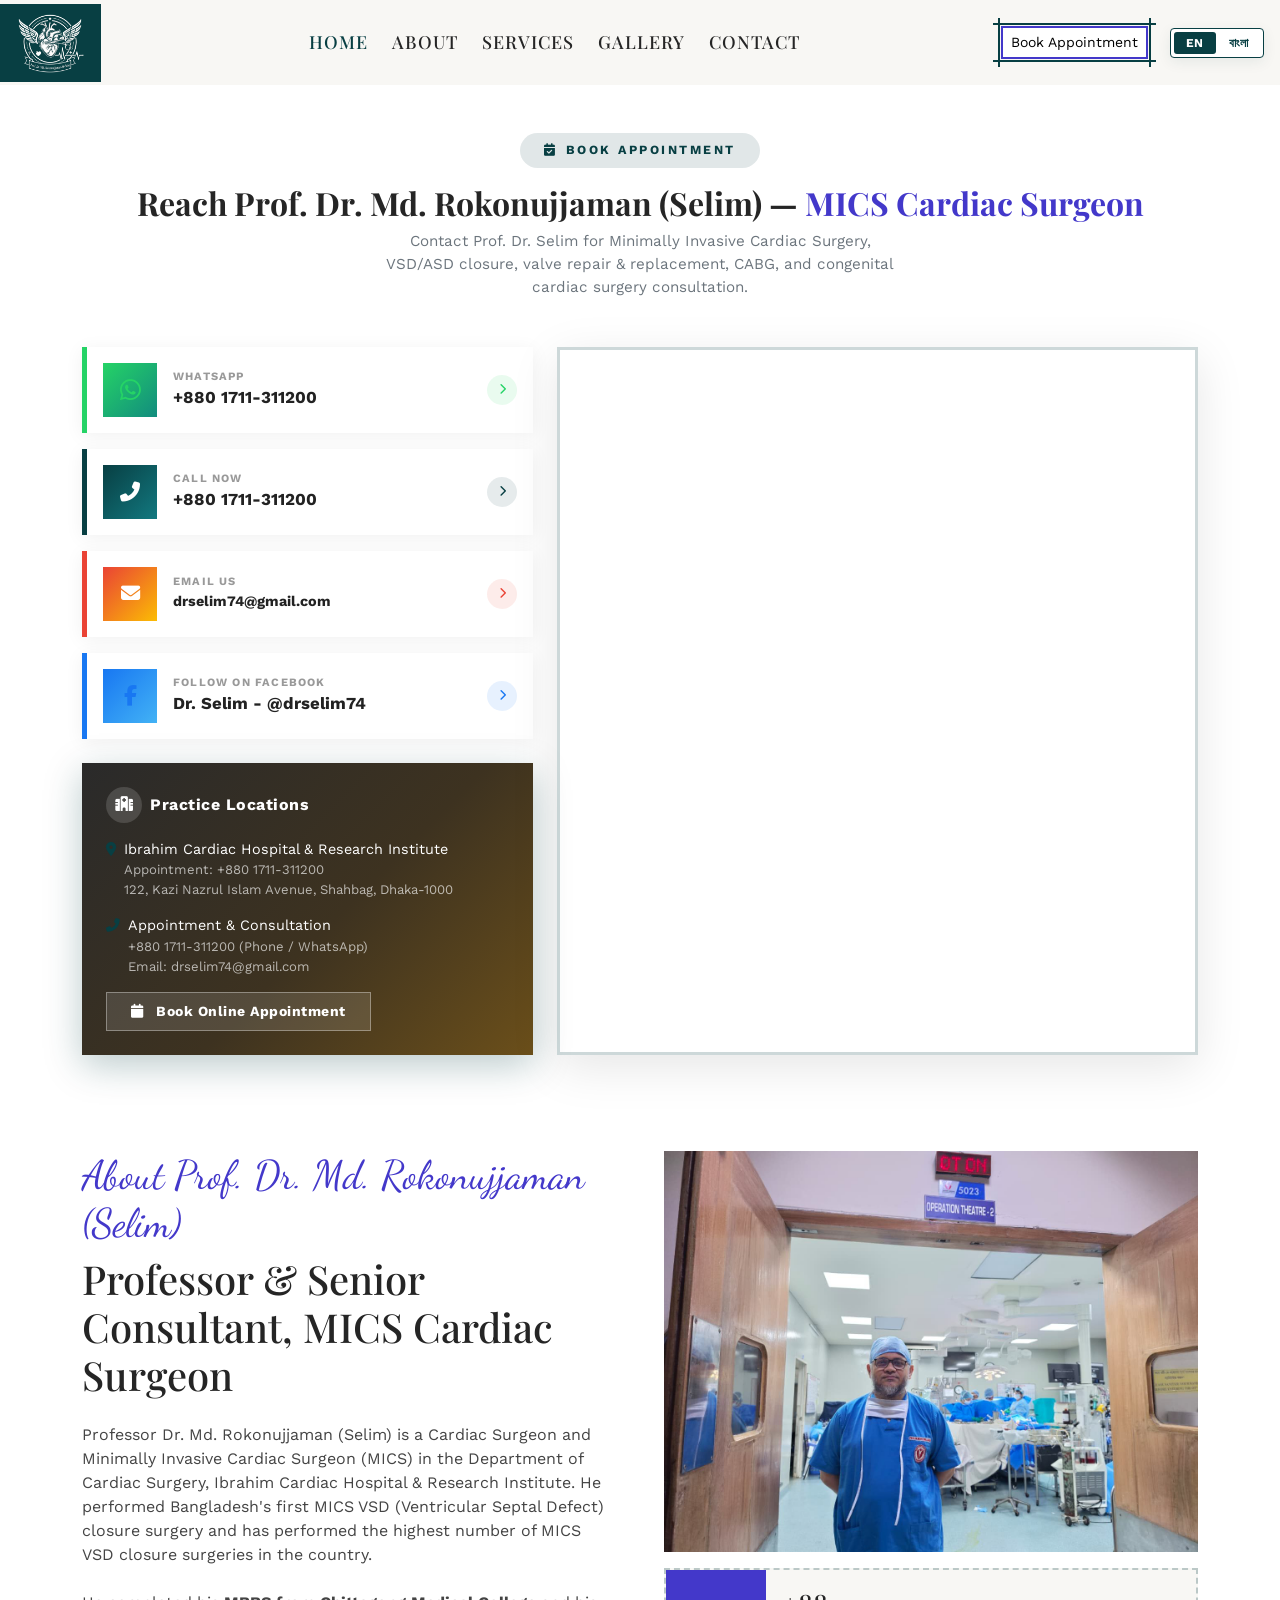
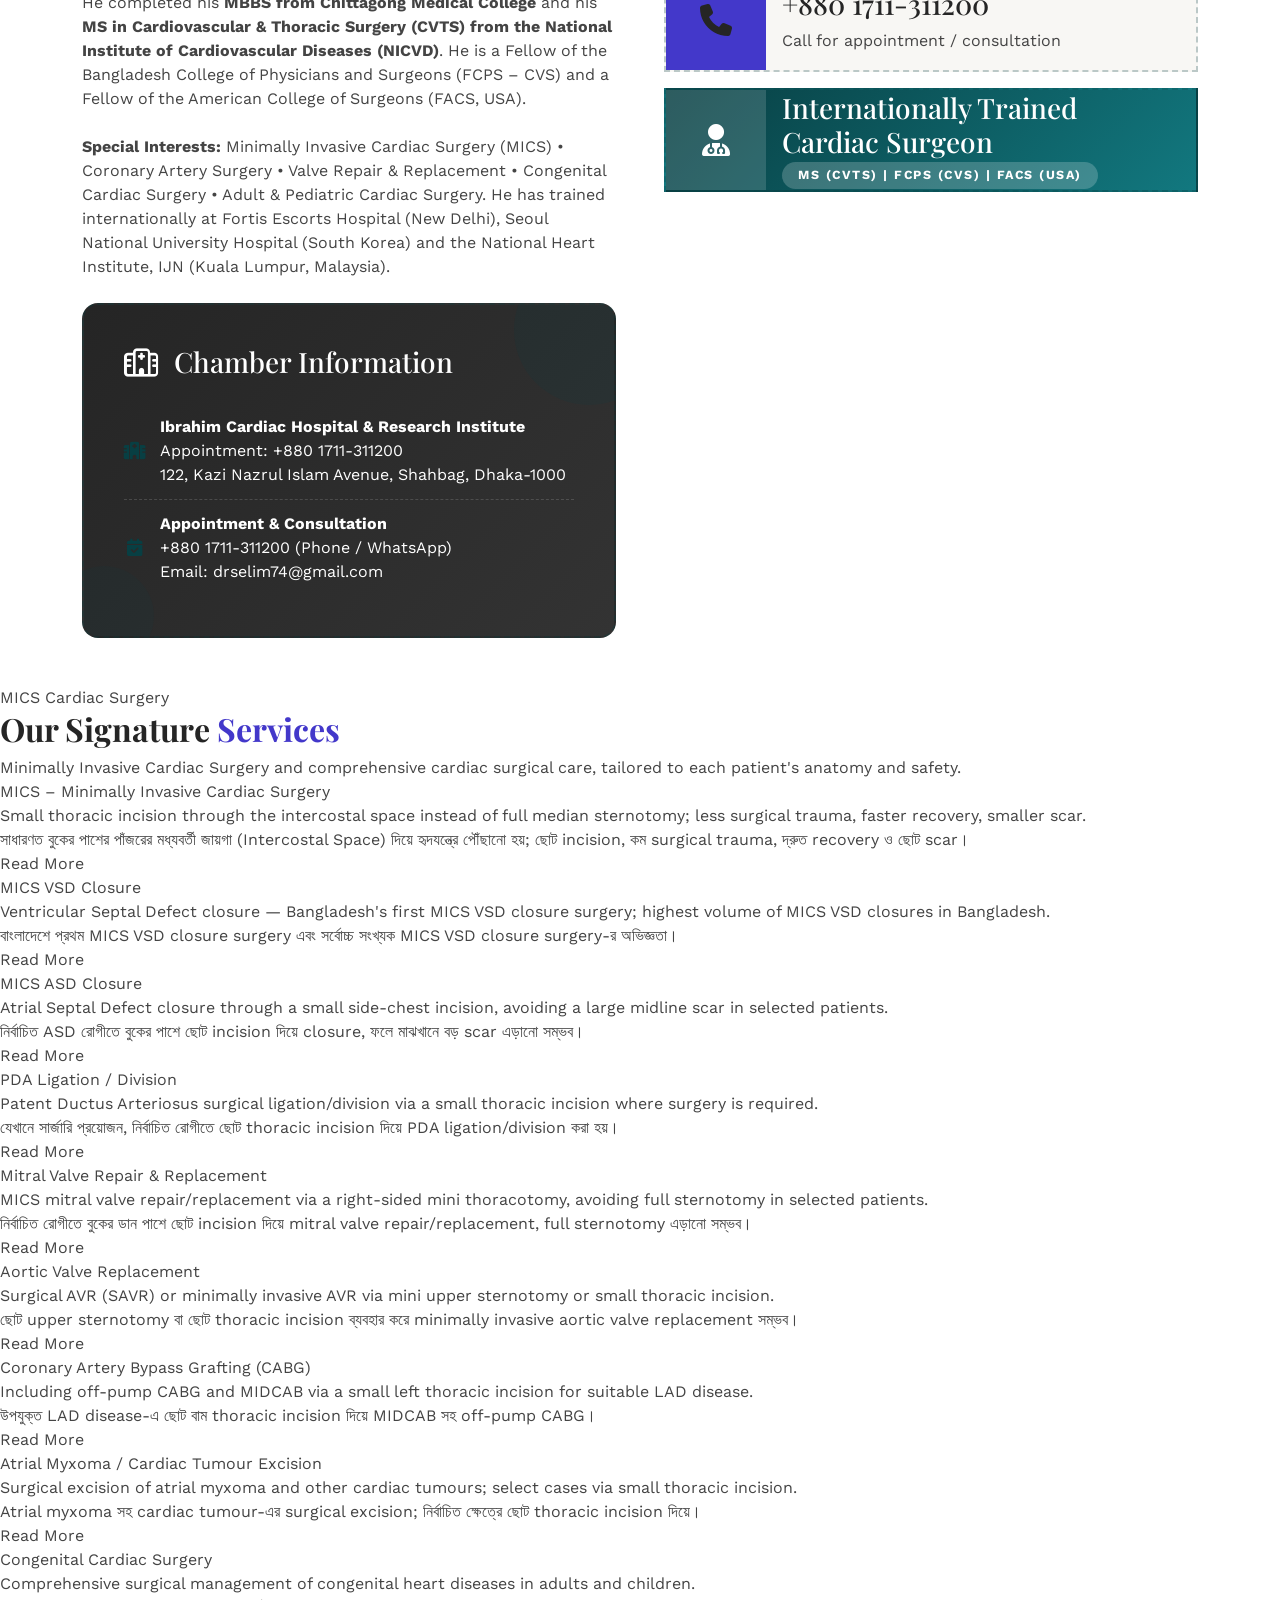
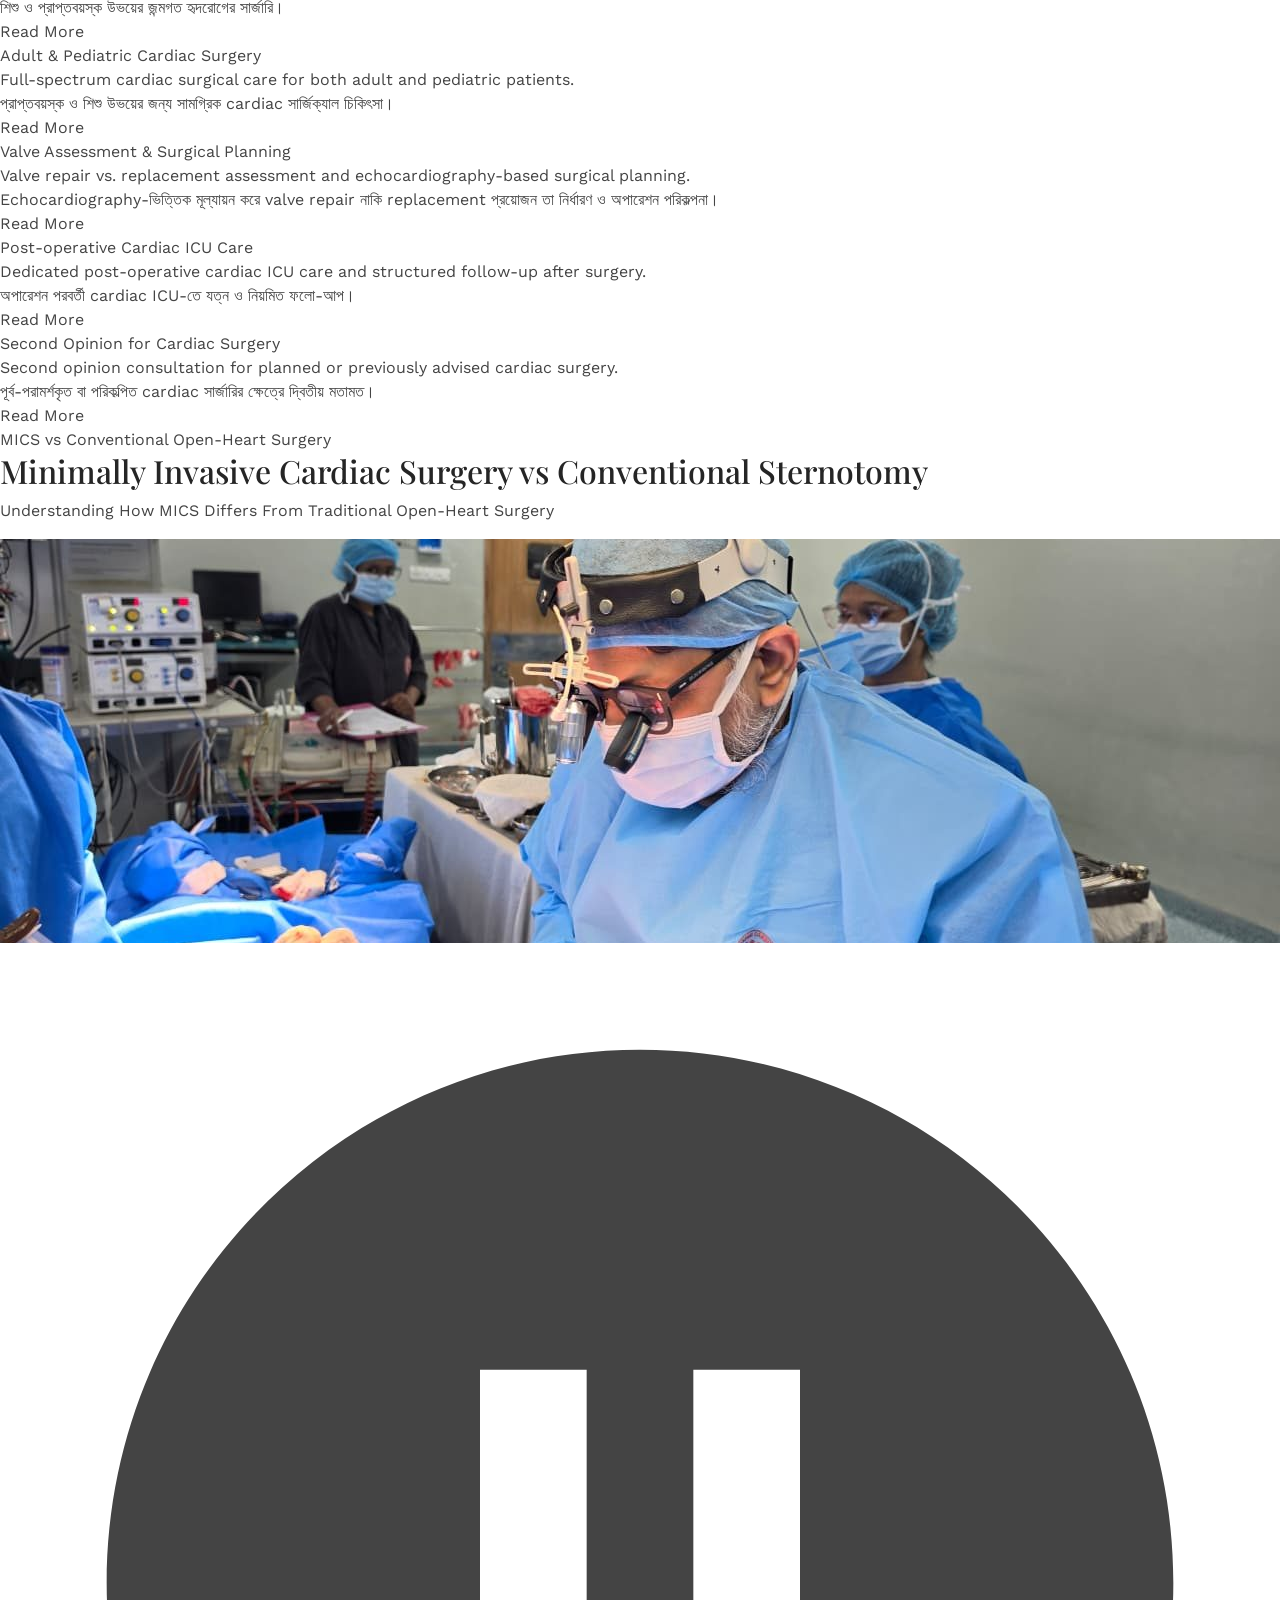
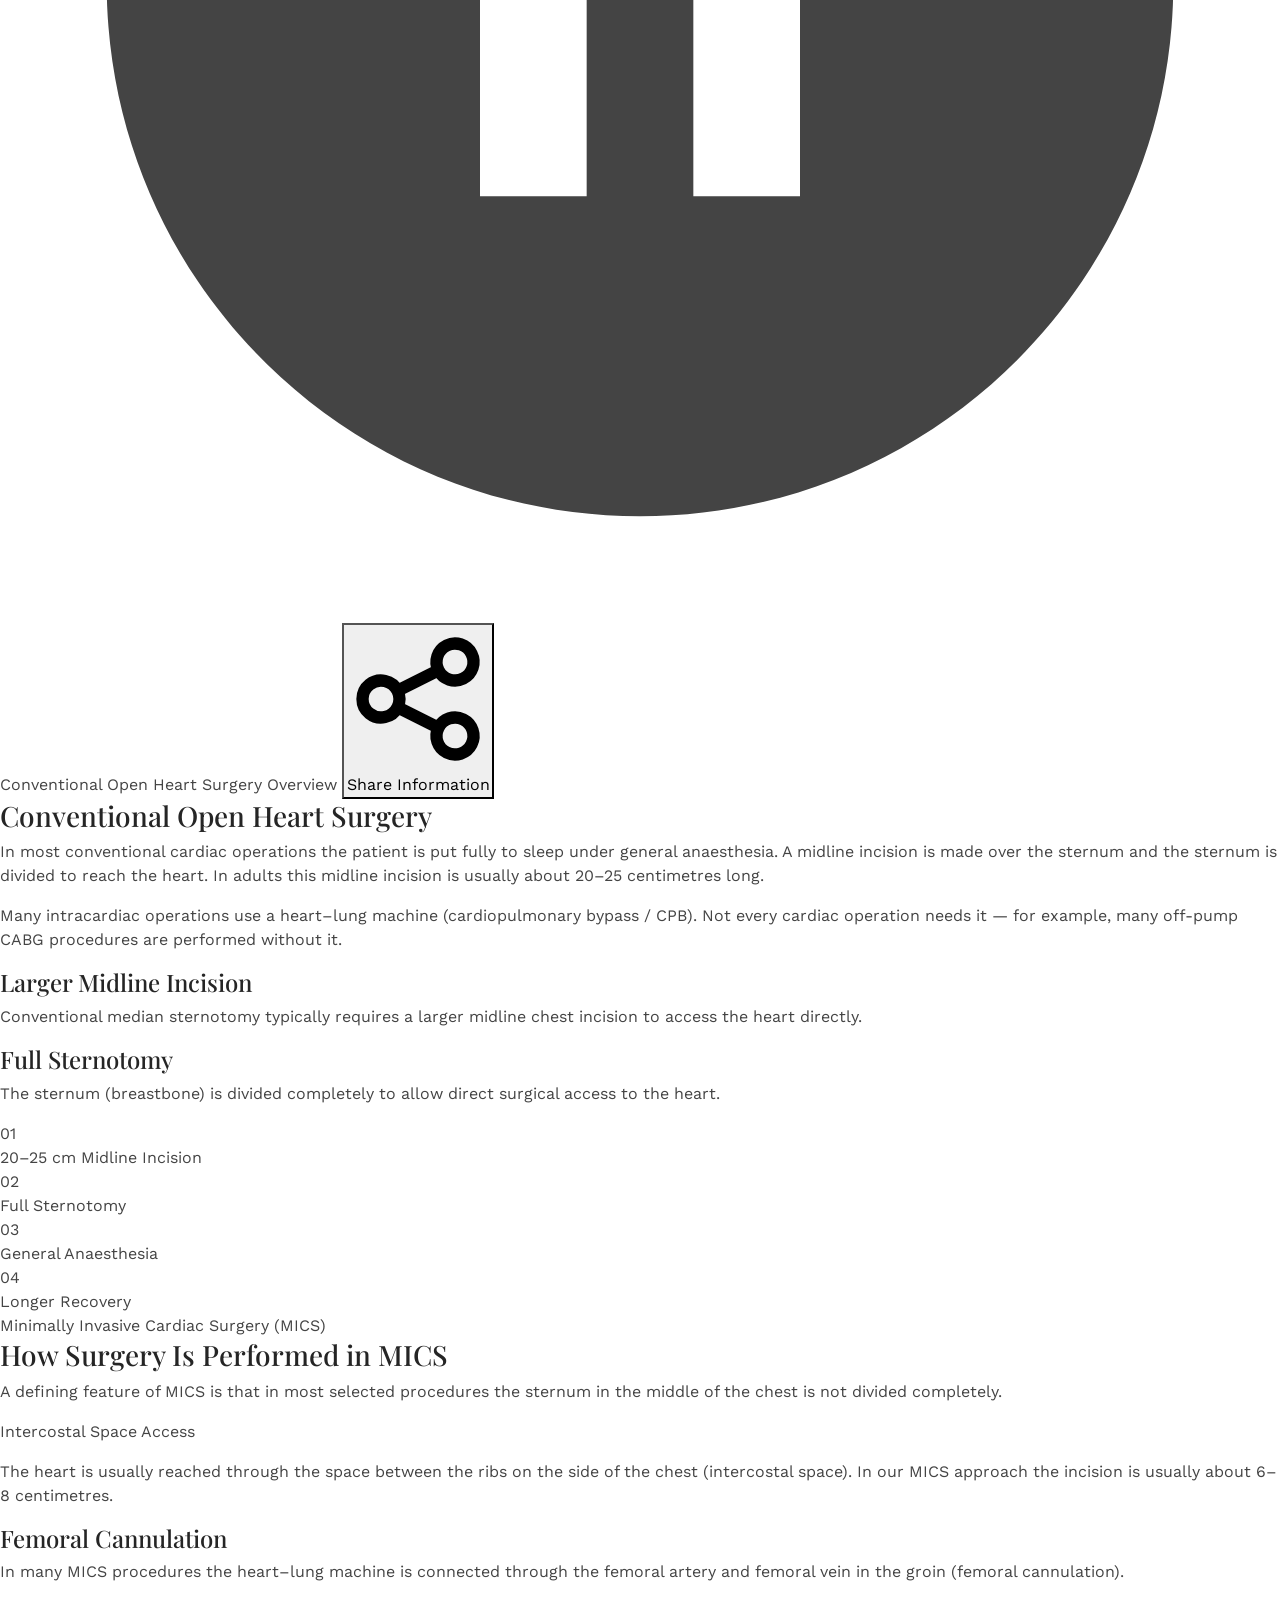
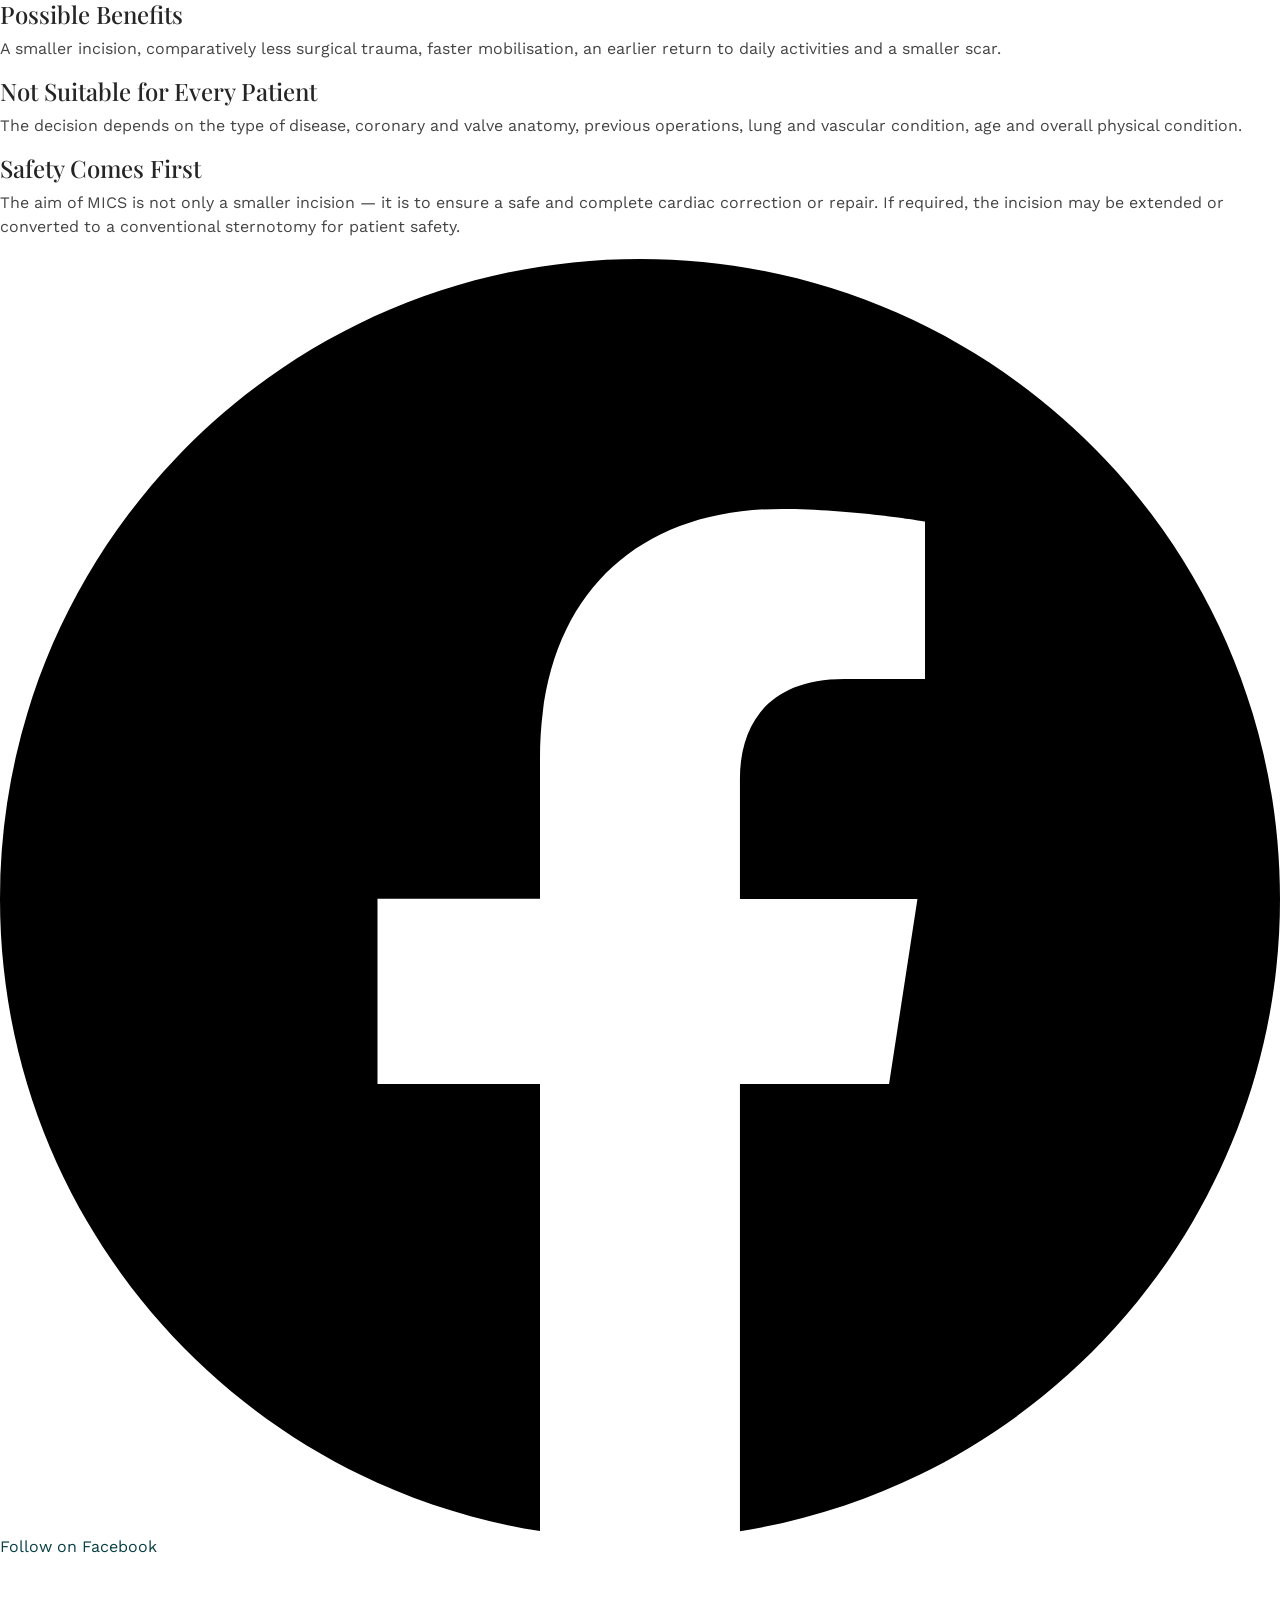
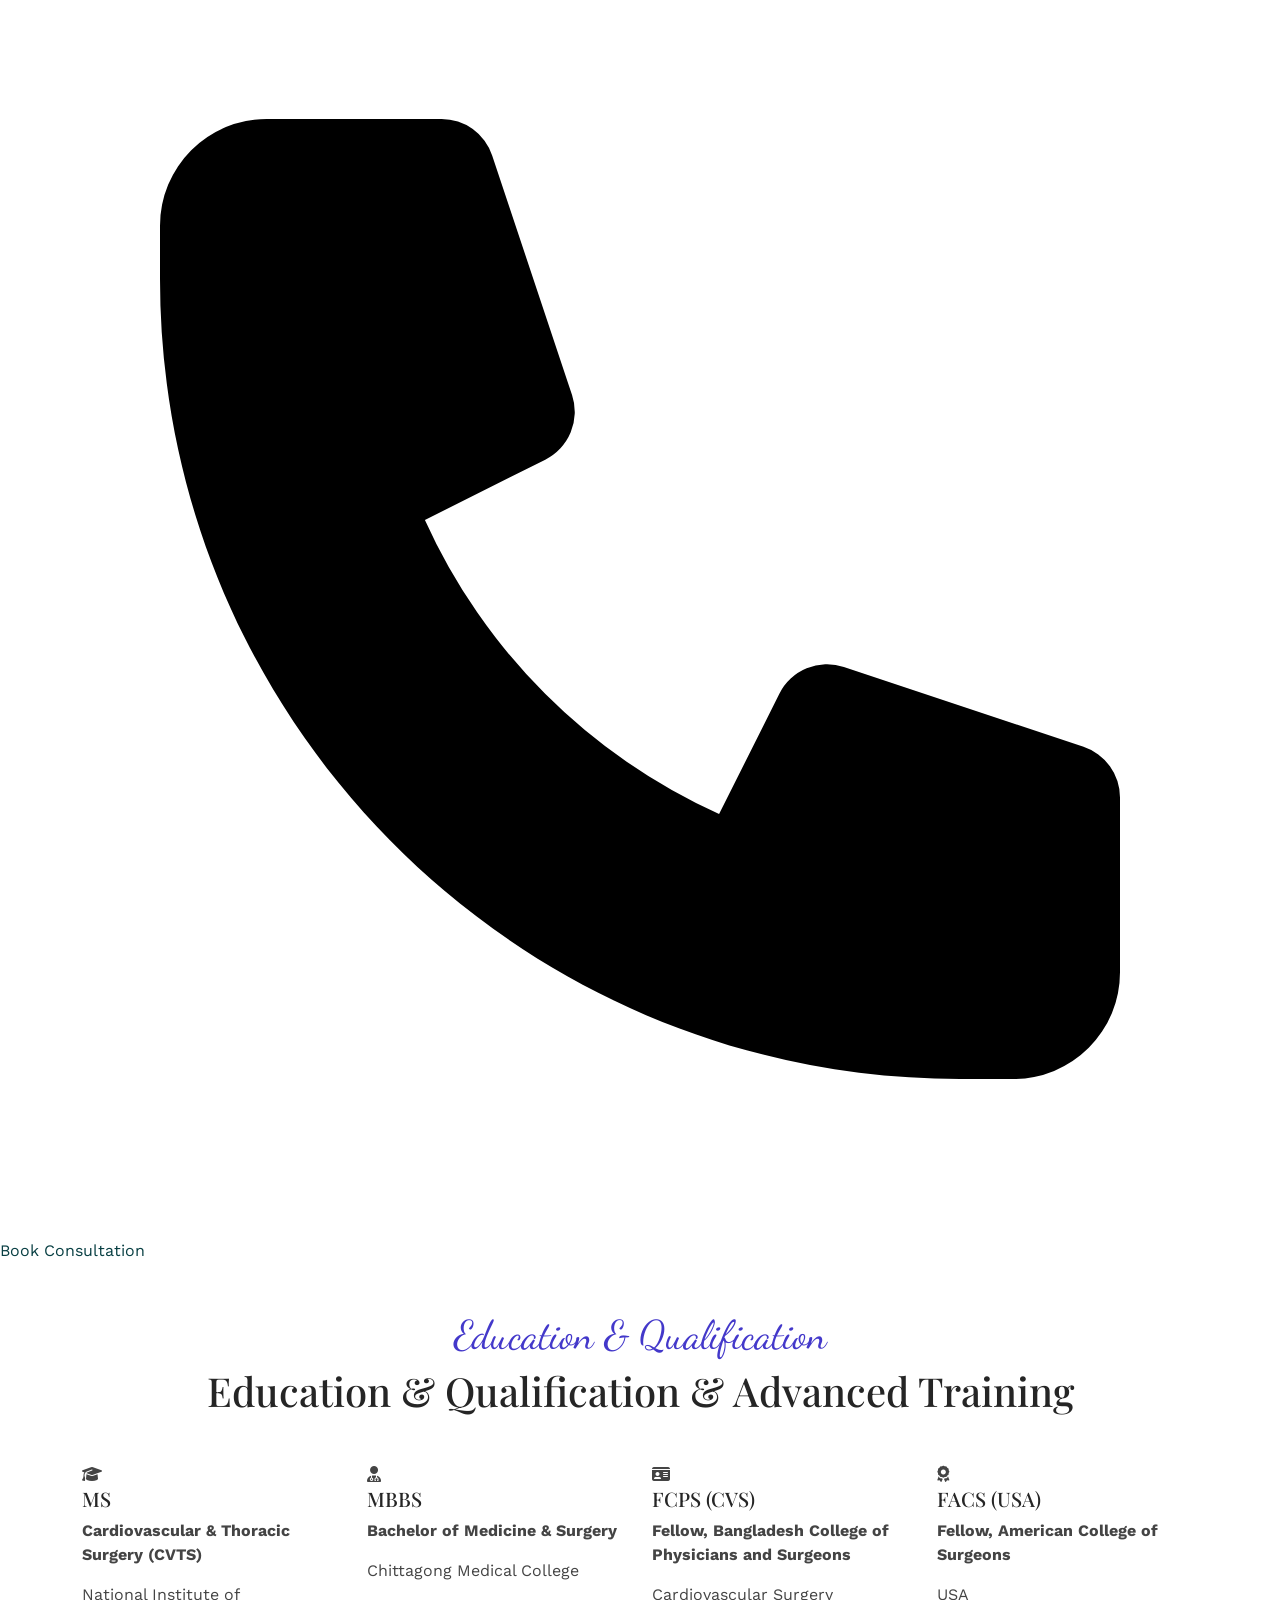
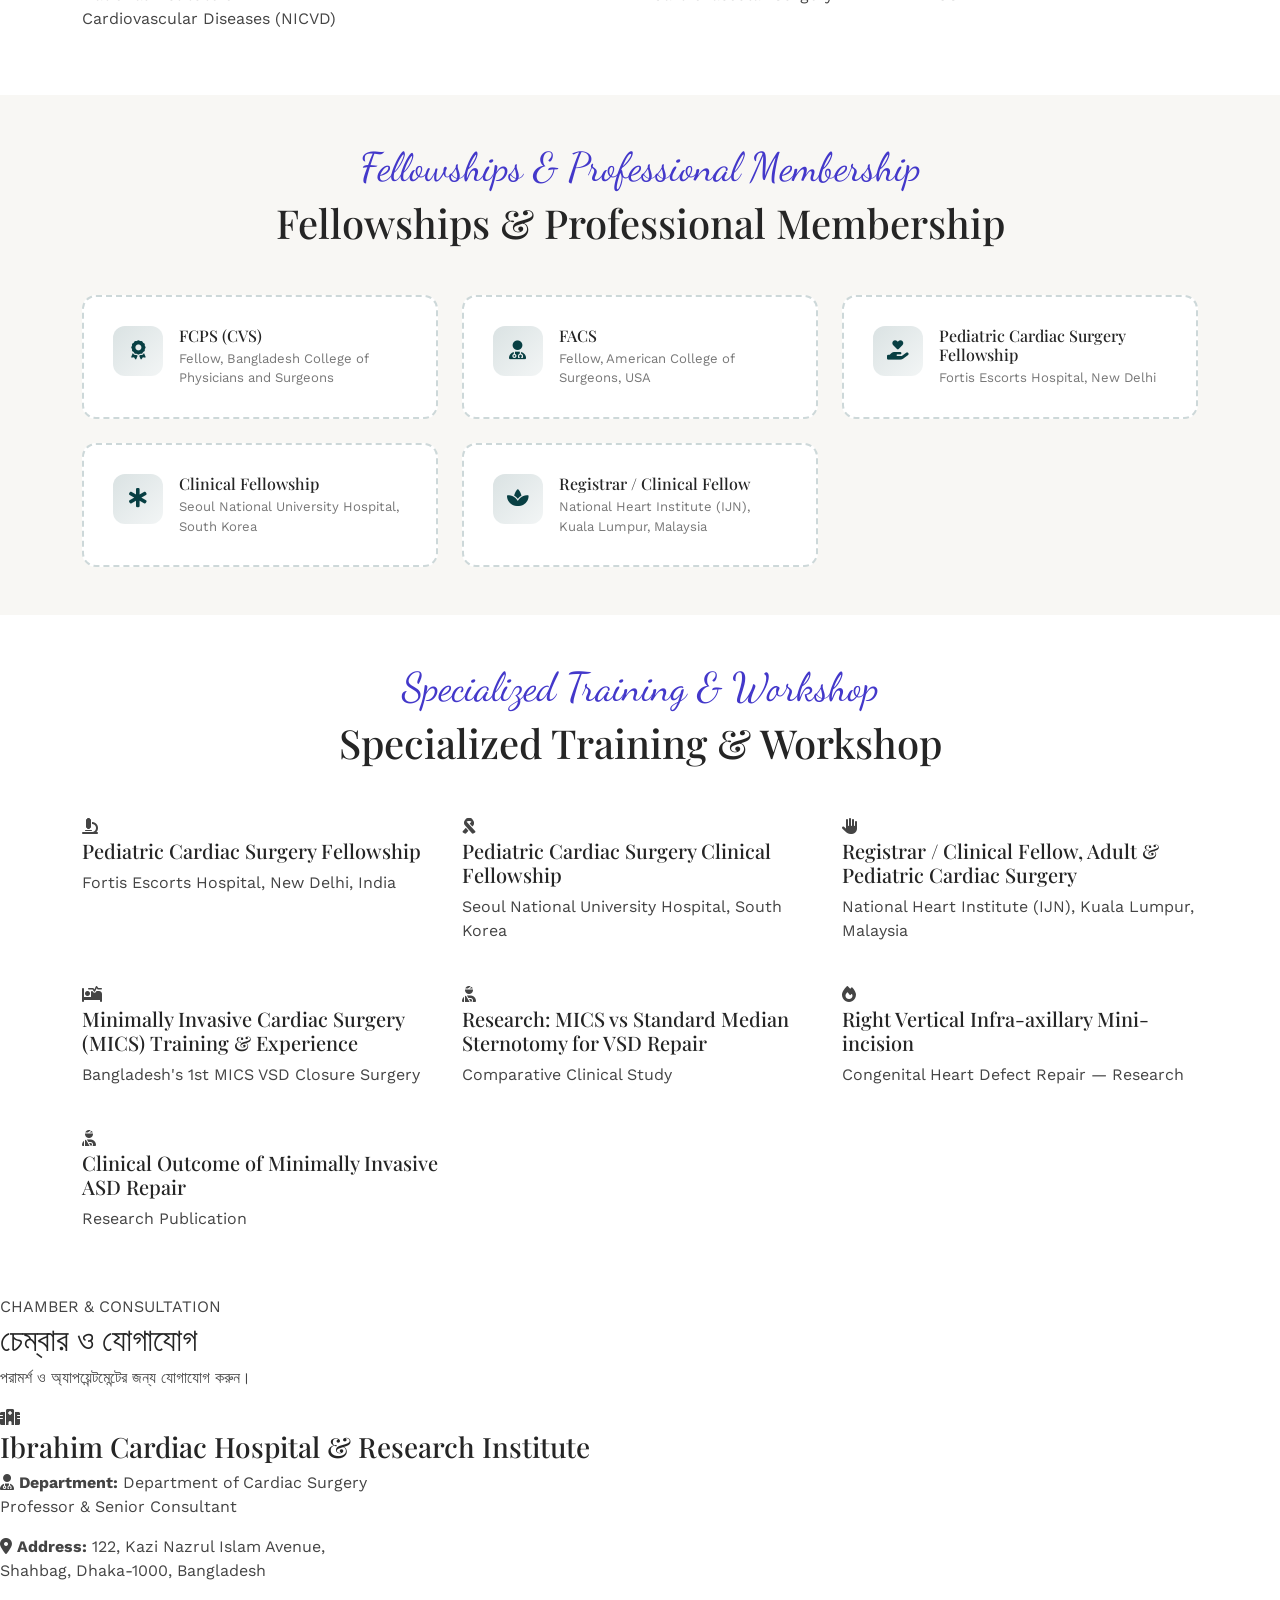
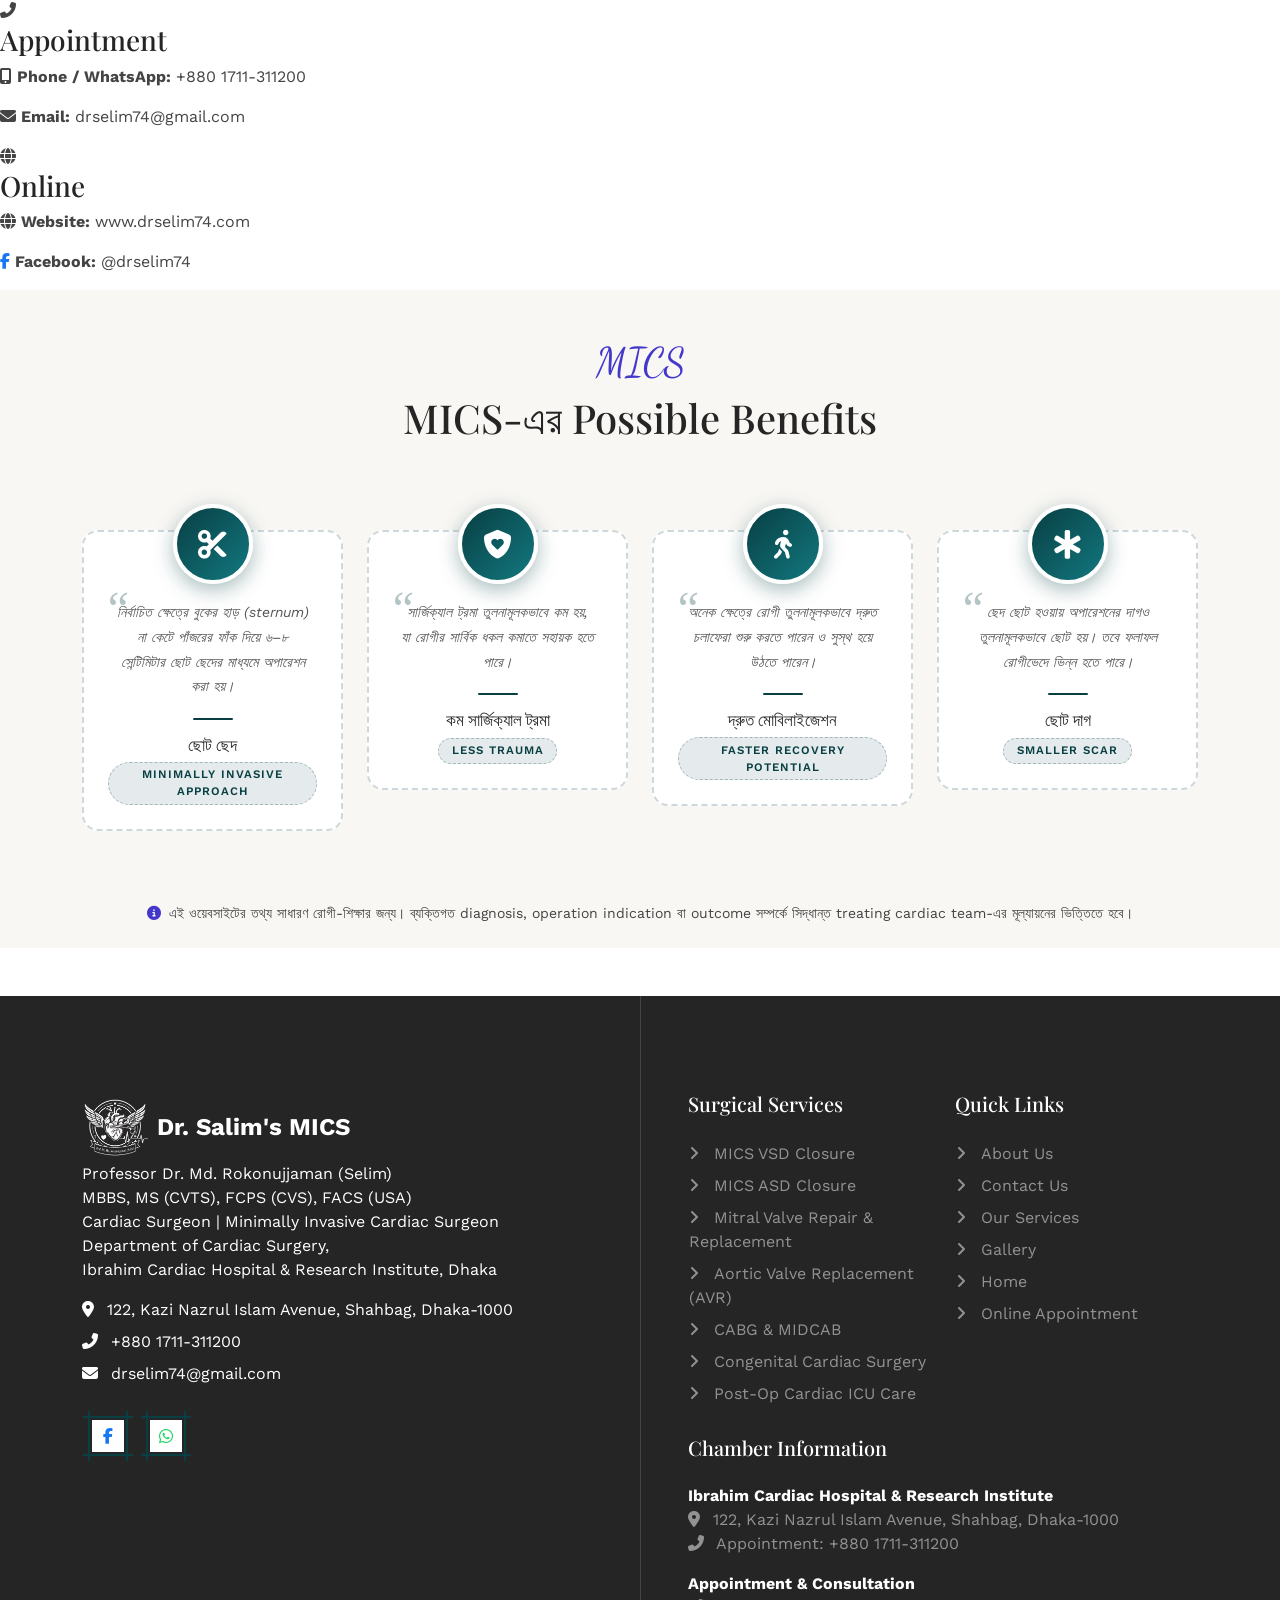
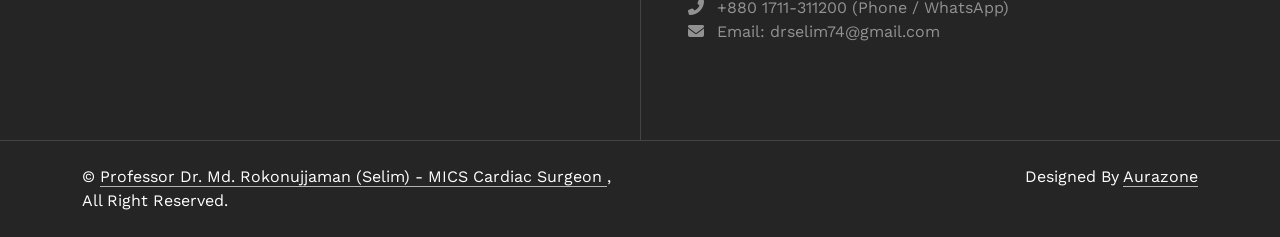
==== commit 81f8183e: "Changes Co-authored-by: shahinpro24bd-coder <317963804+shahinpro24bd-coder@users.noreply.github.com>" ====
--- a/public/index.html
+++ b/public/index.html
@@ -32,6 +32,7 @@
     <link href="css/html.css" rel="stylesheet">
     <link href="home.css" rel="stylesheet">
     <link href="css/site-theme.css" rel="stylesheet" />
+    <script src="js/theme-boot.js"></script>
 </head>
 
 <body>
@@ -72,86 +73,7 @@
     <!-- nav -->
 
 
-    <!-- hero -->
-    <section class="hero1" aria-labelledby="hero-title">
-        <div class="hero9">
-            <div class="hero11 hero3 hero4">
-                <div class="hero12"><div class="hero13"></div><span data-i18n="accepting">Accepting new patients</span></div>
-                <div class="hero12"><span aria-hidden="true">✓</span><span data-i18n="first-mics">Bangladesh's 1st MICS VSD Closure</span></div>
-            </div>
-
-            <h1 class="hero15 hero3 hero5" id="hero-title">
-                <span data-i18n="hero-service">Minimally Invasive Cardiac Surgery By</span>
-                <span class="hero16" data-i18n="doctor-name">Prof. Dr. Md. Rokonujjaman (Selim)</span>
-            </h1>
-            <p class="hero19 hero3 hero6" data-i18n="hero-summary">Professor & Senior Consultant Cardiac Surgeon at Ibrahim Cardiac Hospital & Research Institute — pioneer of MICS VSD closure in Bangladesh. Precise, minimally invasive, patient-safety first.</p>
-
-            <div class="hero20 hero3 hero7">
-                <div class="hero21 hero35"><div class="hero22">MICS</div><div class="hero23" data-i18n="stat-mics">VSD Closure — 1st in Bangladesh</div></div>
-                <div class="hero21 hero35"><div class="hero22">FACS</div><div class="hero23" data-i18n="stat-facs">Fellow, American College of Surgeons (USA)</div></div>
-                <div class="hero21 hero35"><div class="hero22">3</div><div class="hero23" data-i18n="stat-fellowships">International fellowships (Korea • Malaysia • India)</div></div>
-            </div>
-
-            <div class="hero24 hero3 hero8">
-                <button class="hero25 hero26" id="heroBtn1"><span data-i18n="book-consultation">Book consultation</span><i class="bi bi-arrow-right" aria-hidden="true"></i></button>
-            </div>
-        </div>
-
-       <div class="hero10 hero3 hero5">
-<div class="hero30" id="heroImgWrap" style="position: relative; overflow: hidden;">
-    <div class="hero32" style="position: relative; width: 100%; height: 100%;">
-        <!-- বর্তমান ইমেজ -->
-        <img id="heroSliderImg"
-            src="img/dr-1.jpg"
-            alt="Prof. Dr. Md. Rokonujjaman (Selim) - MICS Cardiac Surgeon"
-            style="width: 100%; height: 100%; object-fit: cover; transition: opacity 1s ease-in-out; opacity: 1; position: relative; z-index: 2;">
-
-        <!-- পরবর্তী ইমেজ (ব্যাকগ্রাউন্ডে ফেইড ইন করার জন্য) -->
-        <img id="heroSliderImgNext"
-            src="img/dr-2.jpg"
-            alt="Prof. Dr. Md. Rokonujjaman (Selim) - MICS Cardiac Surgeon"
-            style="width: 100%; height: 100%; object-fit: cover; transition: opacity 1s ease-in-out; opacity: 0; position: absolute; top: 0; left: 0; z-index: 1;">
-
-        <script>
-            const heroImages = [
-                "img/dr-1.jpg",
-                "img/dr-2.jpg",
-                "img/dr-5.jpg",
-                "img/dr-6.jpg"
-            ];
-
-            let heroIndex = 0;
-            const currentImg = document.getElementById("heroSliderImg");
-            const nextImg = document.getElementById("heroSliderImgNext");
-
-            if (currentImg && nextImg) setInterval(() => {
-                // ইনডেক্স আপডেট করা
-                heroIndex = (heroIndex + 1) % heroImages.length;
-                const nextImageSrc = heroImages[heroIndex];
-
-                // ব্যাকগ্রাউন্ড ইমেজে নতুন সোর্স সেট করা
-                nextImg.src = nextImageSrc;
-
-                // ব্যাকগ্রাউন্ড ইমেজ দৃশ্যমান করা (Fade In)
-                nextImg.style.opacity = 1;
-                
-                // মূল ইমেজ ফেইড আউট করা
-                currentImg.style.opacity = 0;
-
-                setTimeout(() => {
-                    // ট্রানজিশন শেষ হওয়ার পর সোর্স এক্সচেঞ্জ করা
-                    currentImg.src = nextImageSrc;
-                    currentImg.style.opacity = 1;
-                    nextImg.style.opacity = 0;
-                }, 1000); // CSS transition সময়ের (1s) সাথে মিল রেখে
-
-            }, 4000); // প্রতি ৪ সেকেন্ড পর পর পরিবর্তন হবে
-        </script>
-    </div>
-</div>
-</div>
-    </section>
-    <!-- hero -->
+    
 
     <!-- appointment -->
     <div class="container-fluid py-5" style="background: #ffffff;">
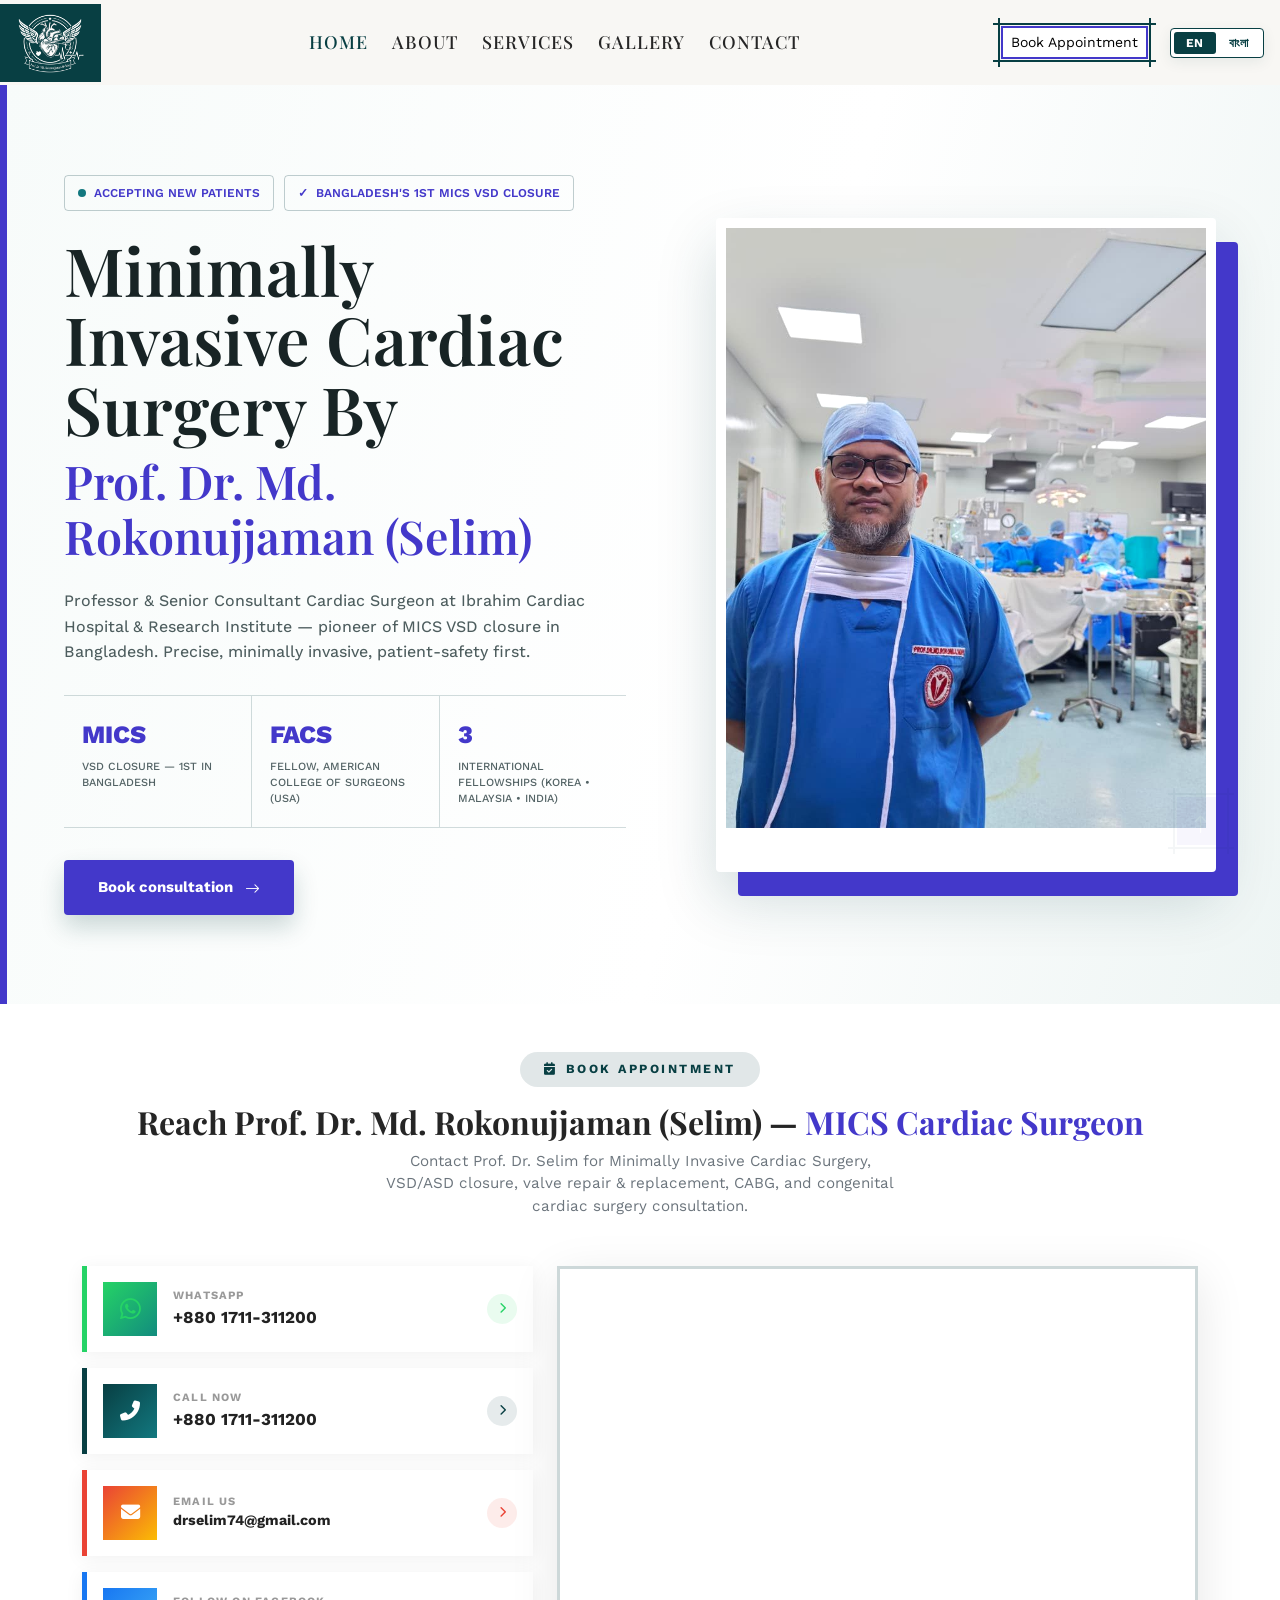
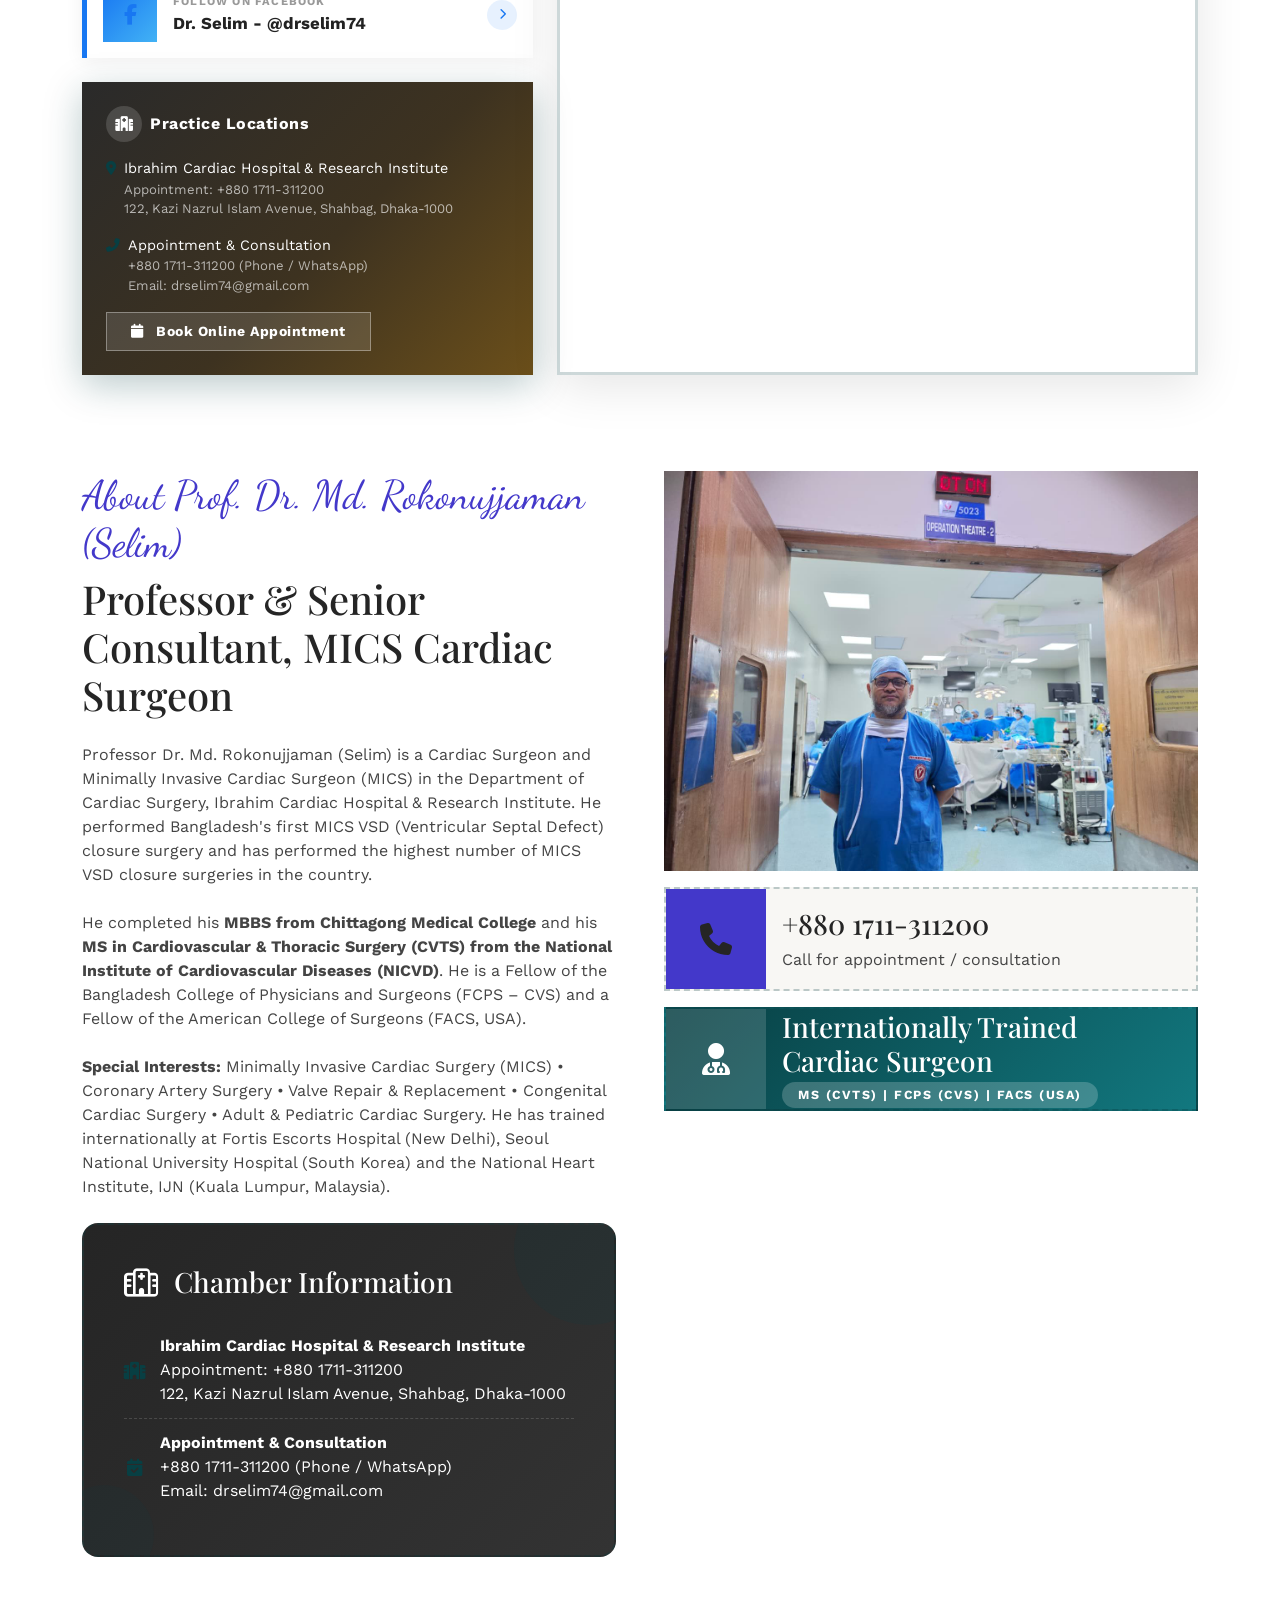
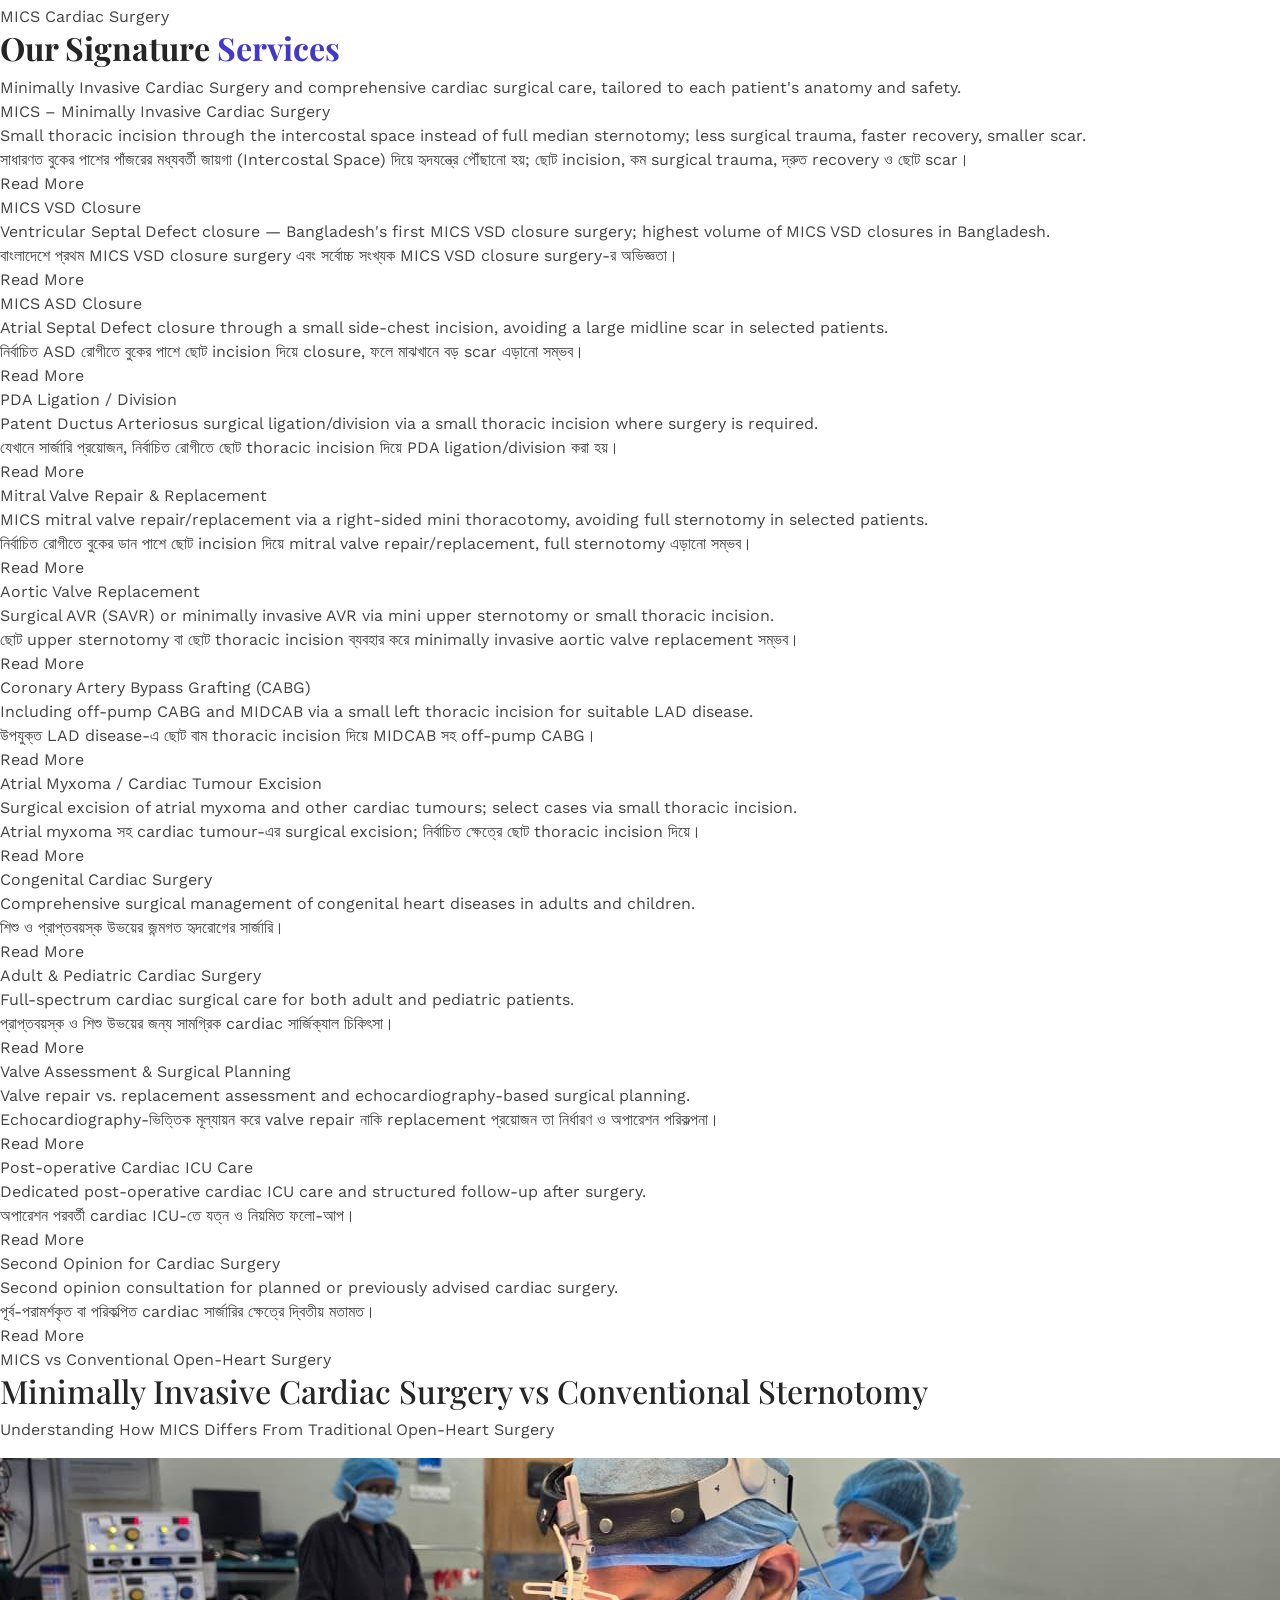
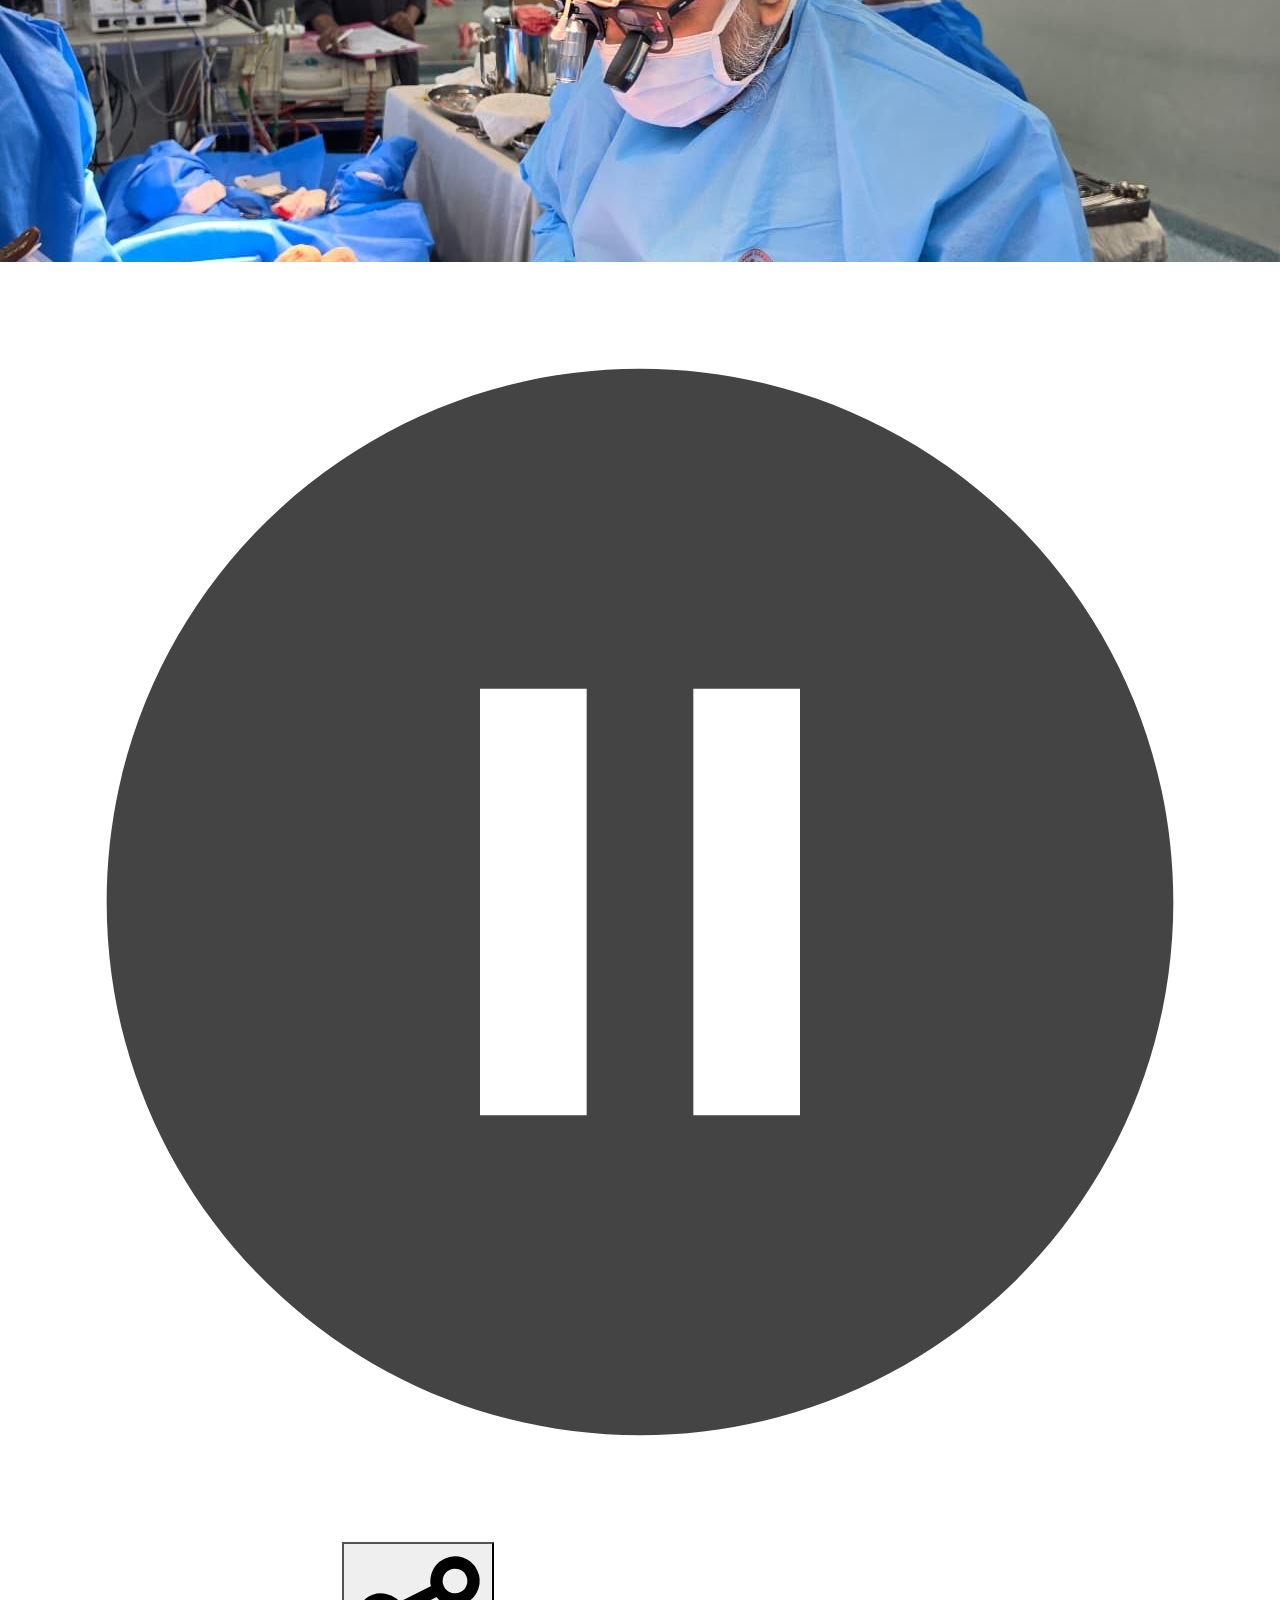
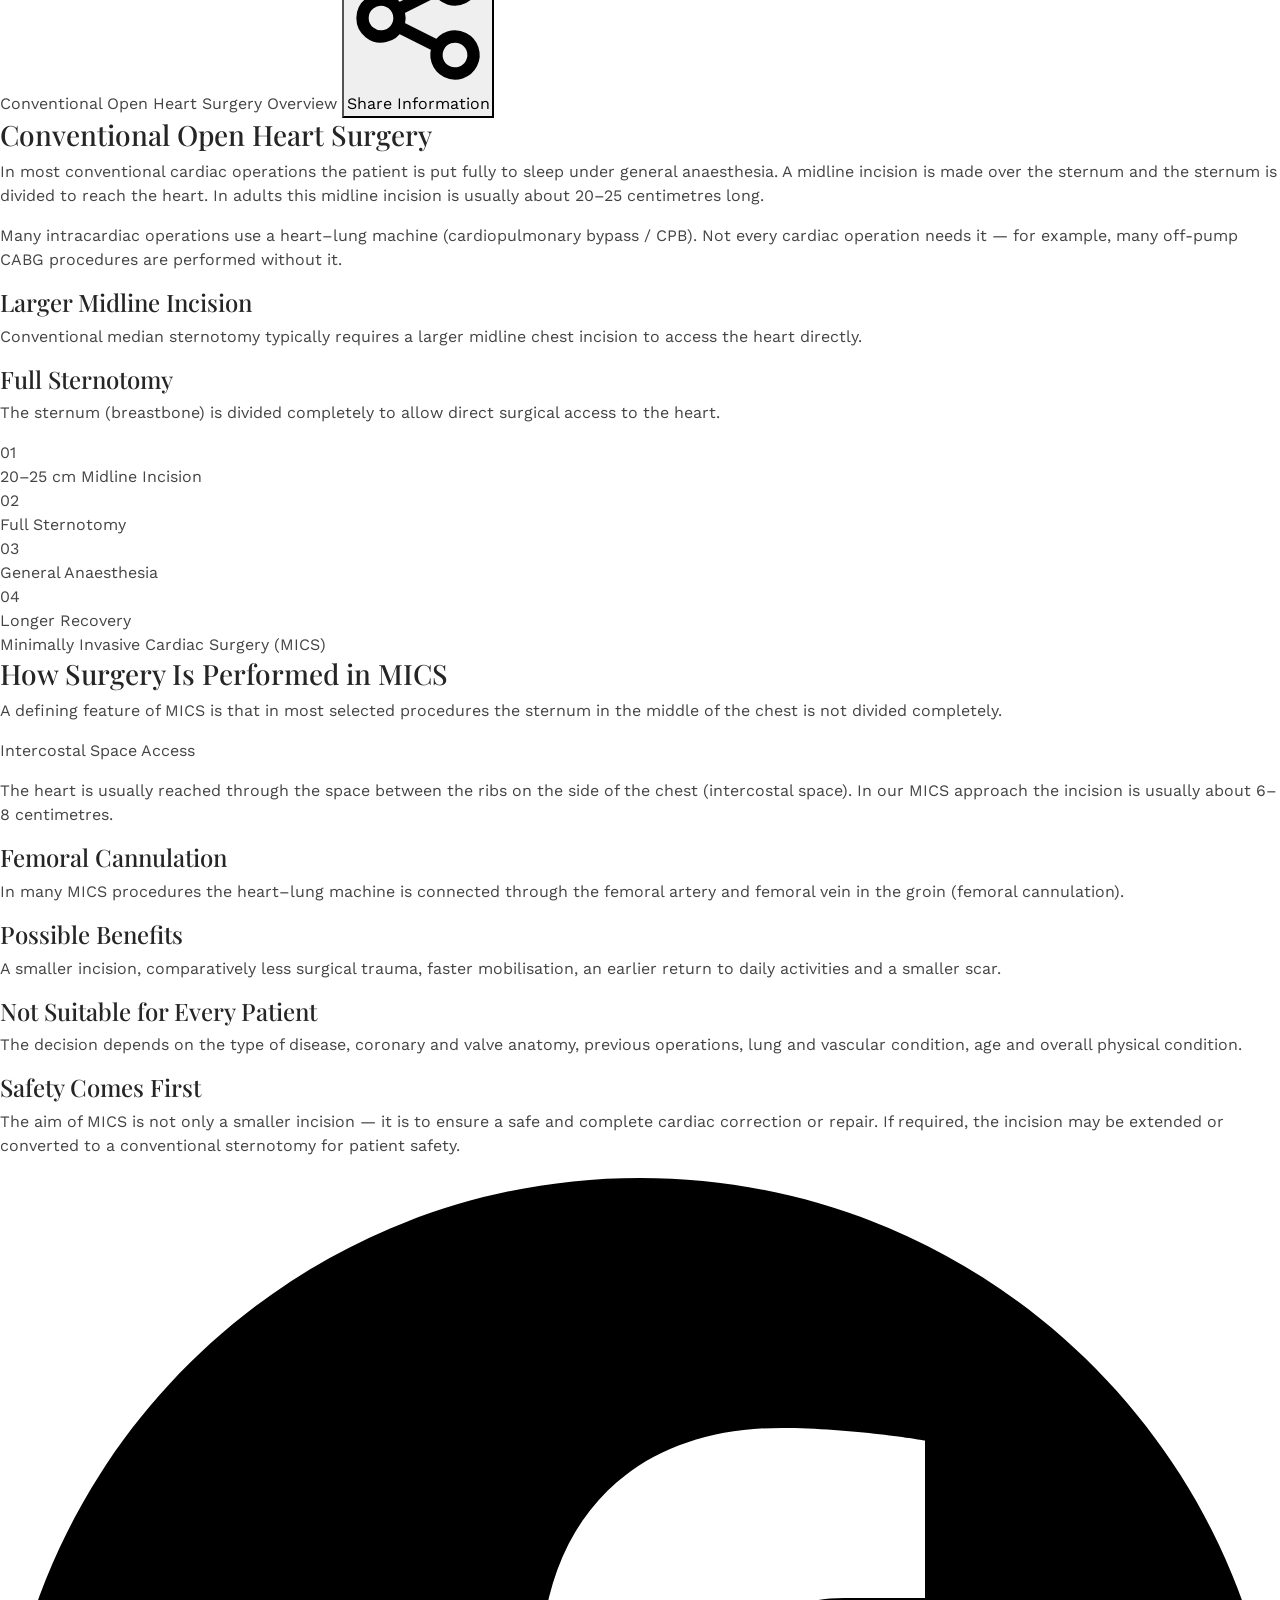
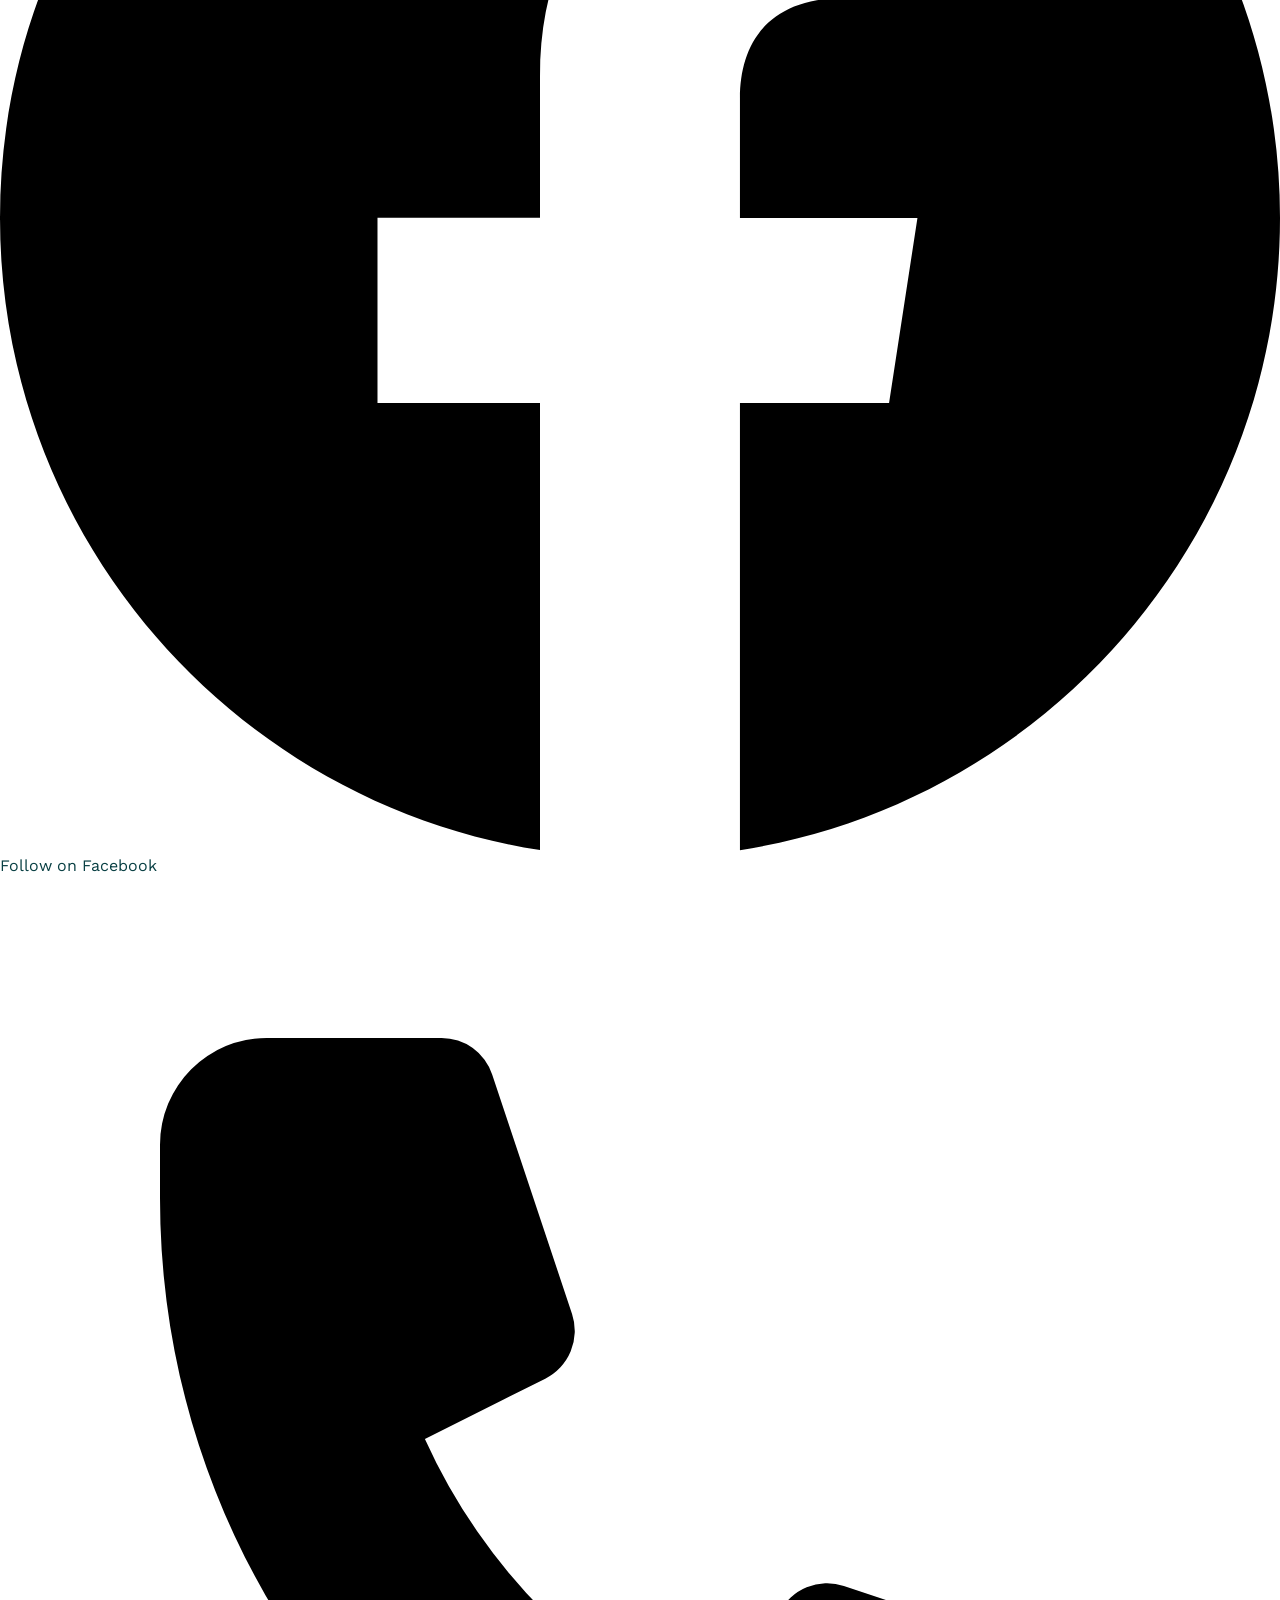
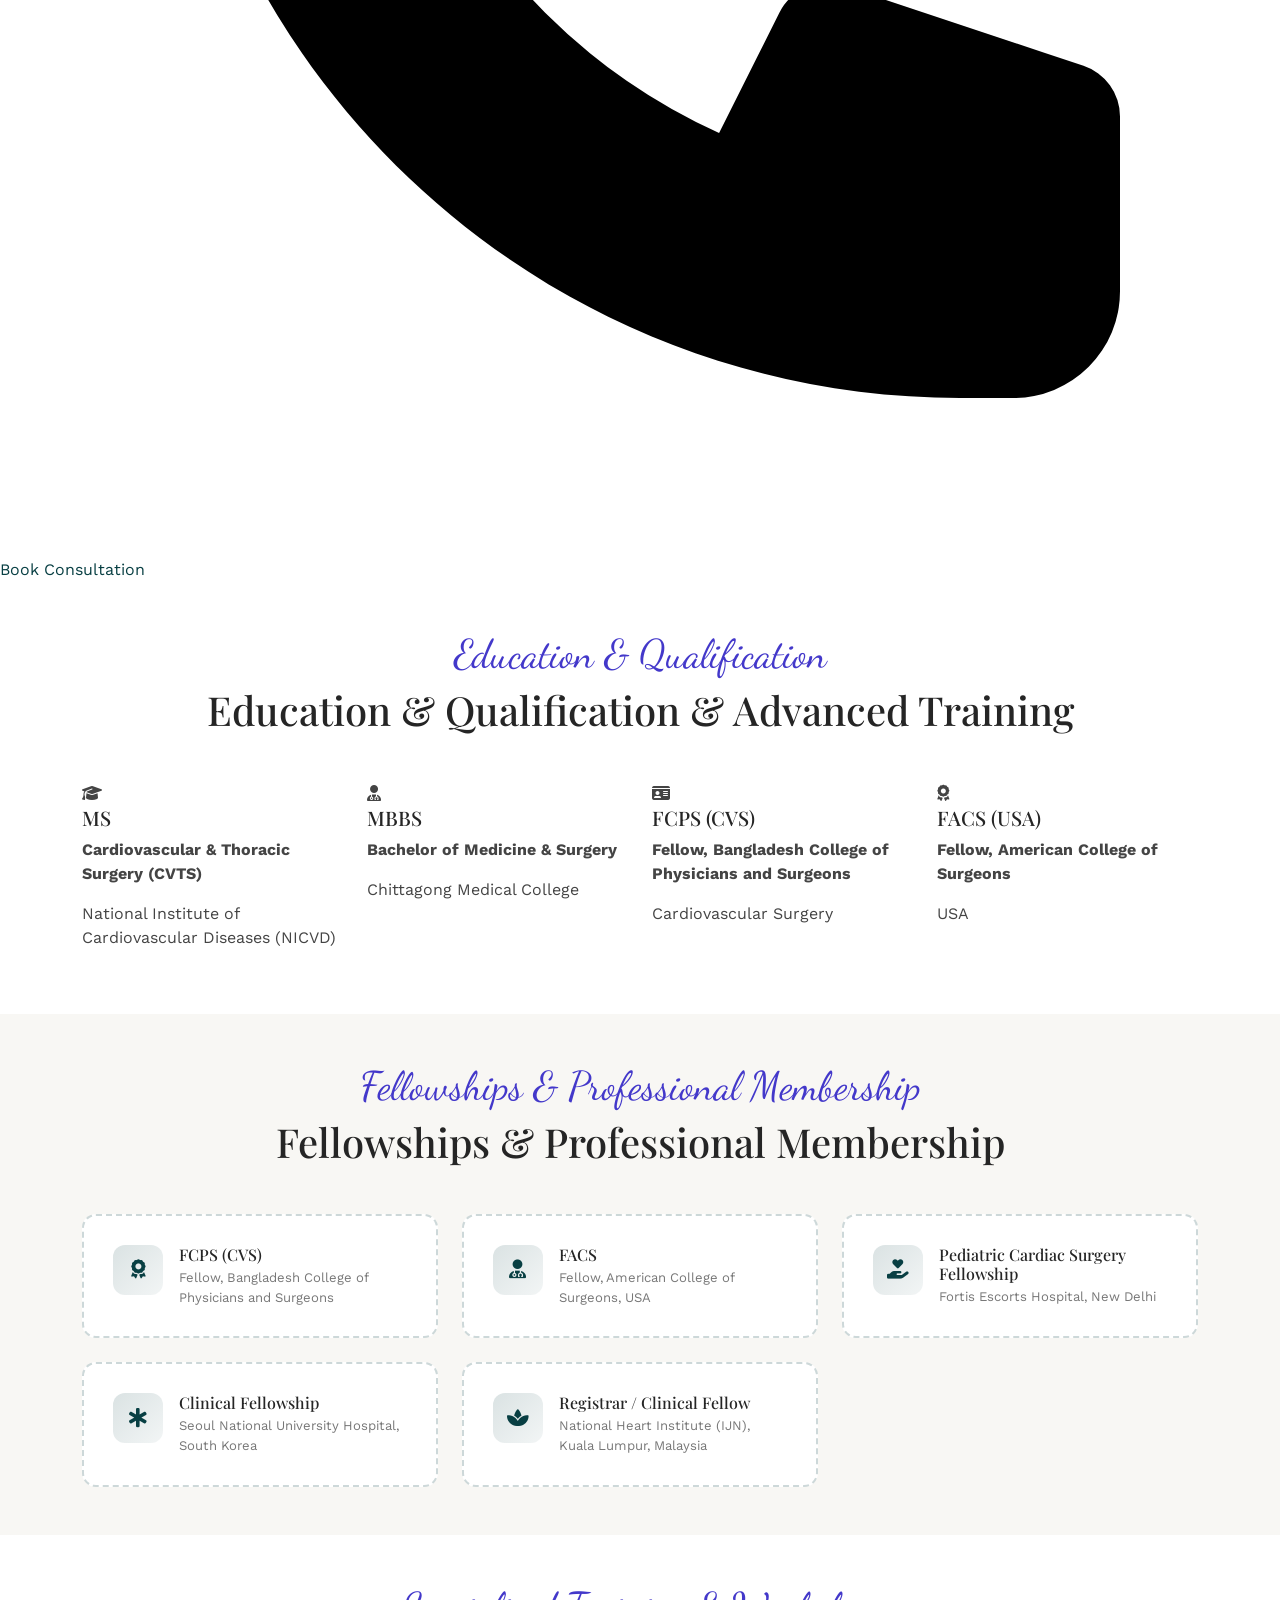
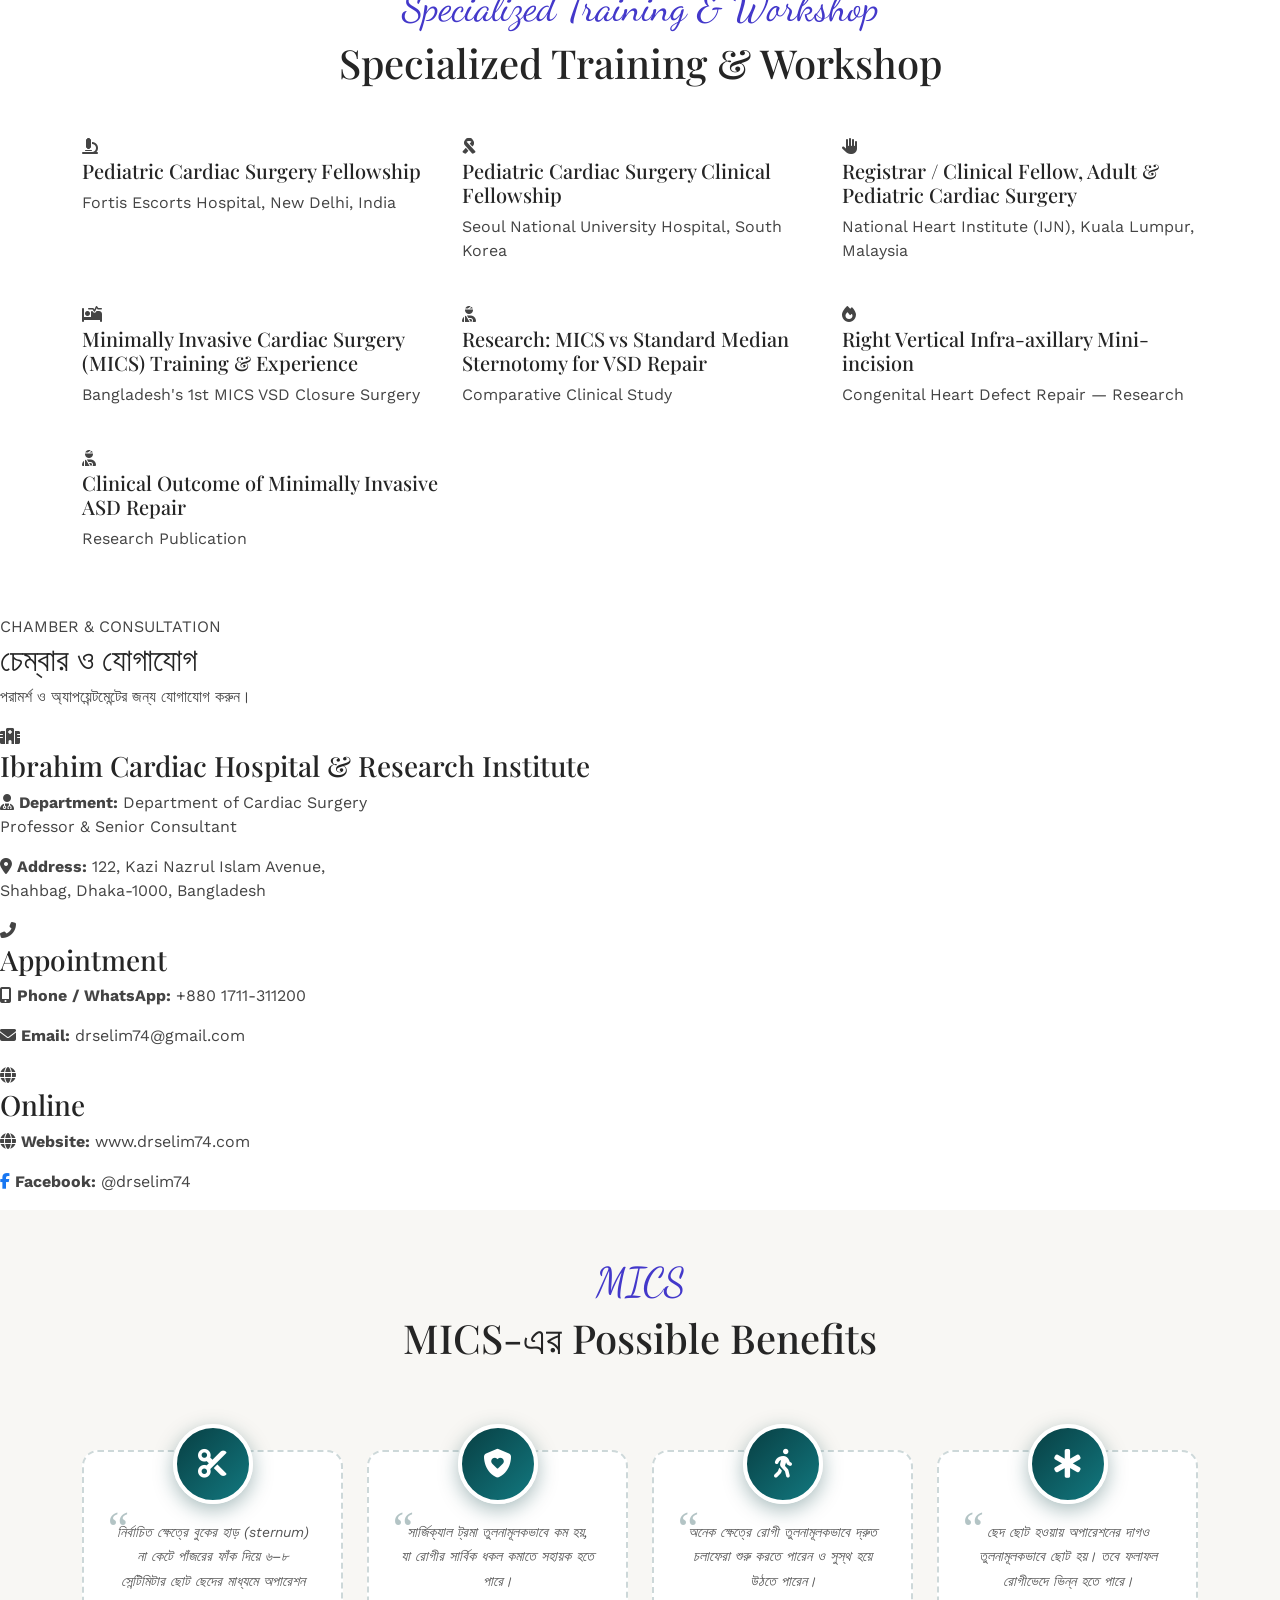
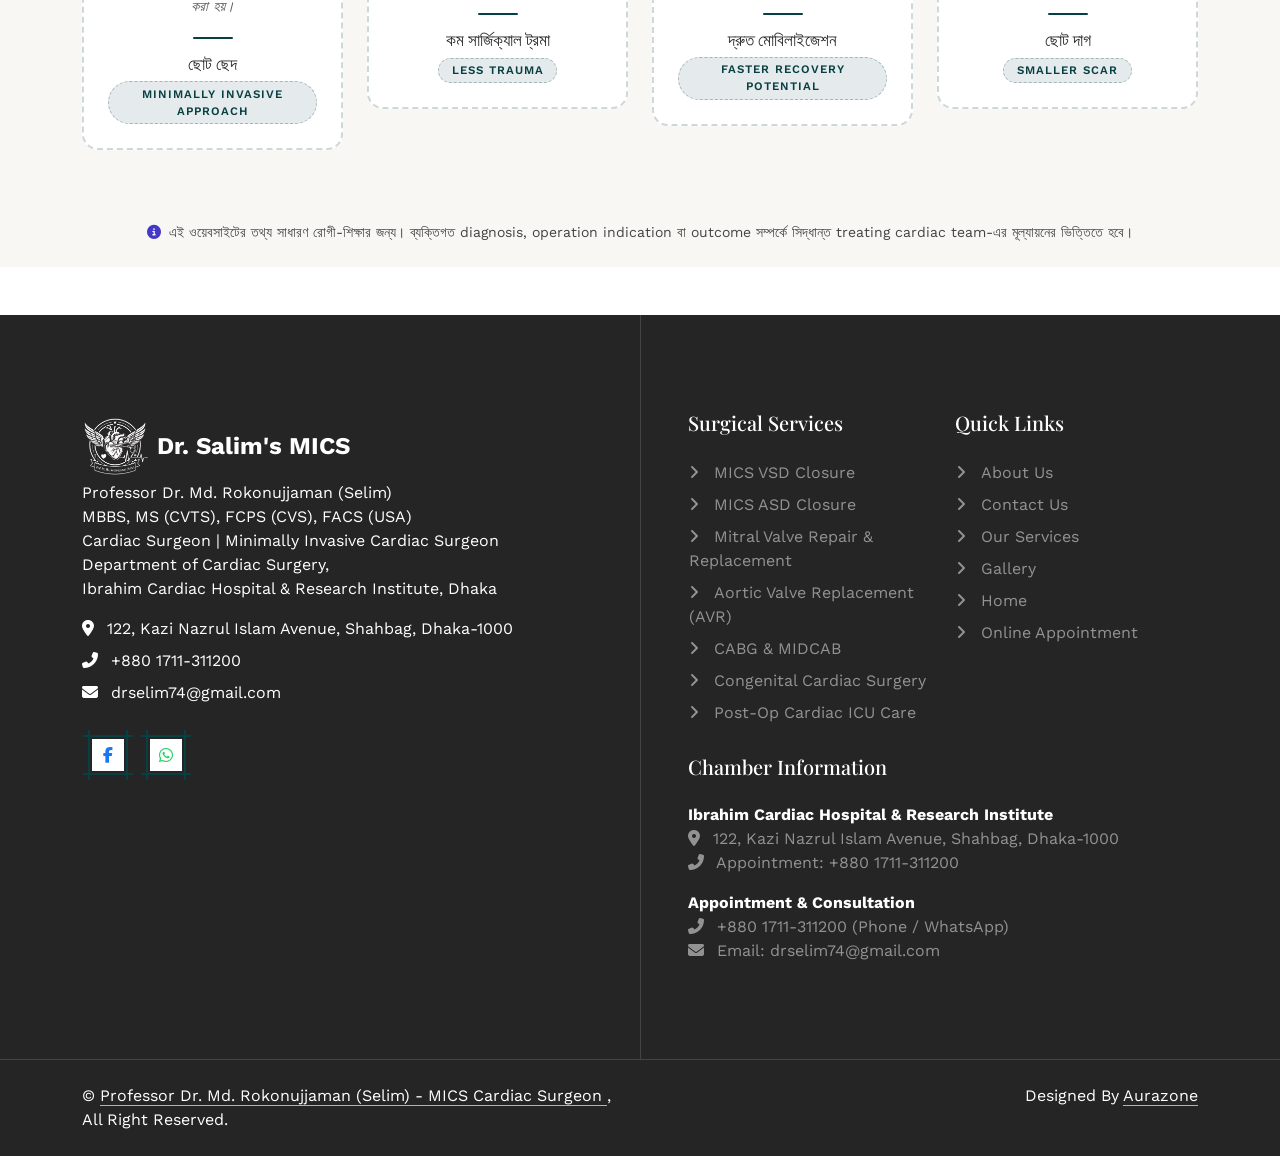
==== commit 0e676f1a: "Changes Co-authored-by: shahinpro24bd-coder <317963804+shahinpro24bd-coder@users.noreply.github.com>" ====
--- a/public/index.html
+++ b/public/index.html
@@ -73,7 +73,63 @@
     <!-- nav -->
 
 
-    
+    <!-- hero -->
+    <section class="hero1" aria-labelledby="hero-title">
+        <div class="hero9">
+            <div class="hero11 hero3 hero4">
+                <div class="hero12"><div class="hero13"></div><span data-i18n="accepting">Accepting new patients</span></div>
+                <div class="hero12"><span aria-hidden="true">✓</span><span data-i18n="first-mics">Bangladesh's 1st MICS VSD Closure</span></div>
+            </div>
+
+            <h1 class="hero15 hero3 hero5" id="hero-title">
+                <span data-i18n="hero-service">Minimally Invasive Cardiac Surgery By</span>
+                <span class="hero16" data-i18n="doctor-name">Prof. Dr. Md. Rokonujjaman (Selim)</span>
+            </h1>
+            <p class="hero19 hero3 hero6" data-i18n="hero-summary">Professor &amp; Senior Consultant Cardiac Surgeon at Ibrahim Cardiac Hospital &amp; Research Institute — pioneer of MICS VSD closure in Bangladesh. Precise, minimally invasive, patient-safety first.</p>
+
+            <div class="hero20 hero3 hero7">
+                <div class="hero21 hero35"><div class="hero22">MICS</div><div class="hero23" data-i18n="stat-mics">VSD Closure — 1st in Bangladesh</div></div>
+                <div class="hero21 hero35"><div class="hero22">FACS</div><div class="hero23" data-i18n="stat-facs">Fellow, American College of Surgeons (USA)</div></div>
+                <div class="hero21 hero35"><div class="hero22">3</div><div class="hero23" data-i18n="stat-fellowships">International fellowships (Korea • Malaysia • India)</div></div>
+            </div>
+
+            <div class="hero24 hero3 hero8">
+                <button class="hero25 hero26" id="heroBtn1"><span data-i18n="book-consultation">Book consultation</span><i class="bi bi-arrow-right" aria-hidden="true"></i></button>
+            </div>
+        </div>
+
+        <div class="hero10 hero3 hero5">
+            <div class="hero30" id="heroImgWrap" style="position: relative; overflow: hidden;">
+                <div class="hero32" style="position: relative; width: 100%; height: 100%;">
+                    <img id="heroSliderImg" src="img/dr-1.jpg" alt="Prof. Dr. Md. Rokonujjaman (Selim) - MICS Cardiac Surgeon" style="width: 100%; height: 100%; object-fit: cover; transition: opacity 1s ease-in-out; opacity: 1; position: relative; z-index: 2;">
+                    <img id="heroSliderImgNext" src="img/dr-2.jpg" alt="Prof. Dr. Md. Rokonujjaman (Selim) - MICS Cardiac Surgeon" style="width: 100%; height: 100%; object-fit: cover; transition: opacity 1s ease-in-out; opacity: 0; position: absolute; top: 0; left: 0; z-index: 1;">
+                </div>
+            </div>
+        </div>
+    </section>
+    <!-- hero -->
+
+    <script>
+        (function () {
+            var heroImages = ["img/dr-1.jpg", "img/dr-2.jpg", "img/dr-5.jpg", "img/dr-6.jpg"];
+            var heroIndex = 0;
+            var currentImg = document.getElementById("heroSliderImg");
+            var nextImg = document.getElementById("heroSliderImgNext");
+            if (!currentImg || !nextImg) return;
+            setInterval(function () {
+                heroIndex = (heroIndex + 1) % heroImages.length;
+                var nextImageSrc = heroImages[heroIndex];
+                nextImg.src = nextImageSrc;
+                nextImg.style.opacity = "1";
+                currentImg.style.opacity = "0";
+                setTimeout(function () {
+                    currentImg.src = nextImageSrc;
+                    currentImg.style.opacity = "1";
+                    nextImg.style.opacity = "0";
+                }, 1000);
+            }, 4000);
+        })();
+    </script>
 
     <!-- appointment -->
     <div class="container-fluid py-5" style="background: #ffffff;">
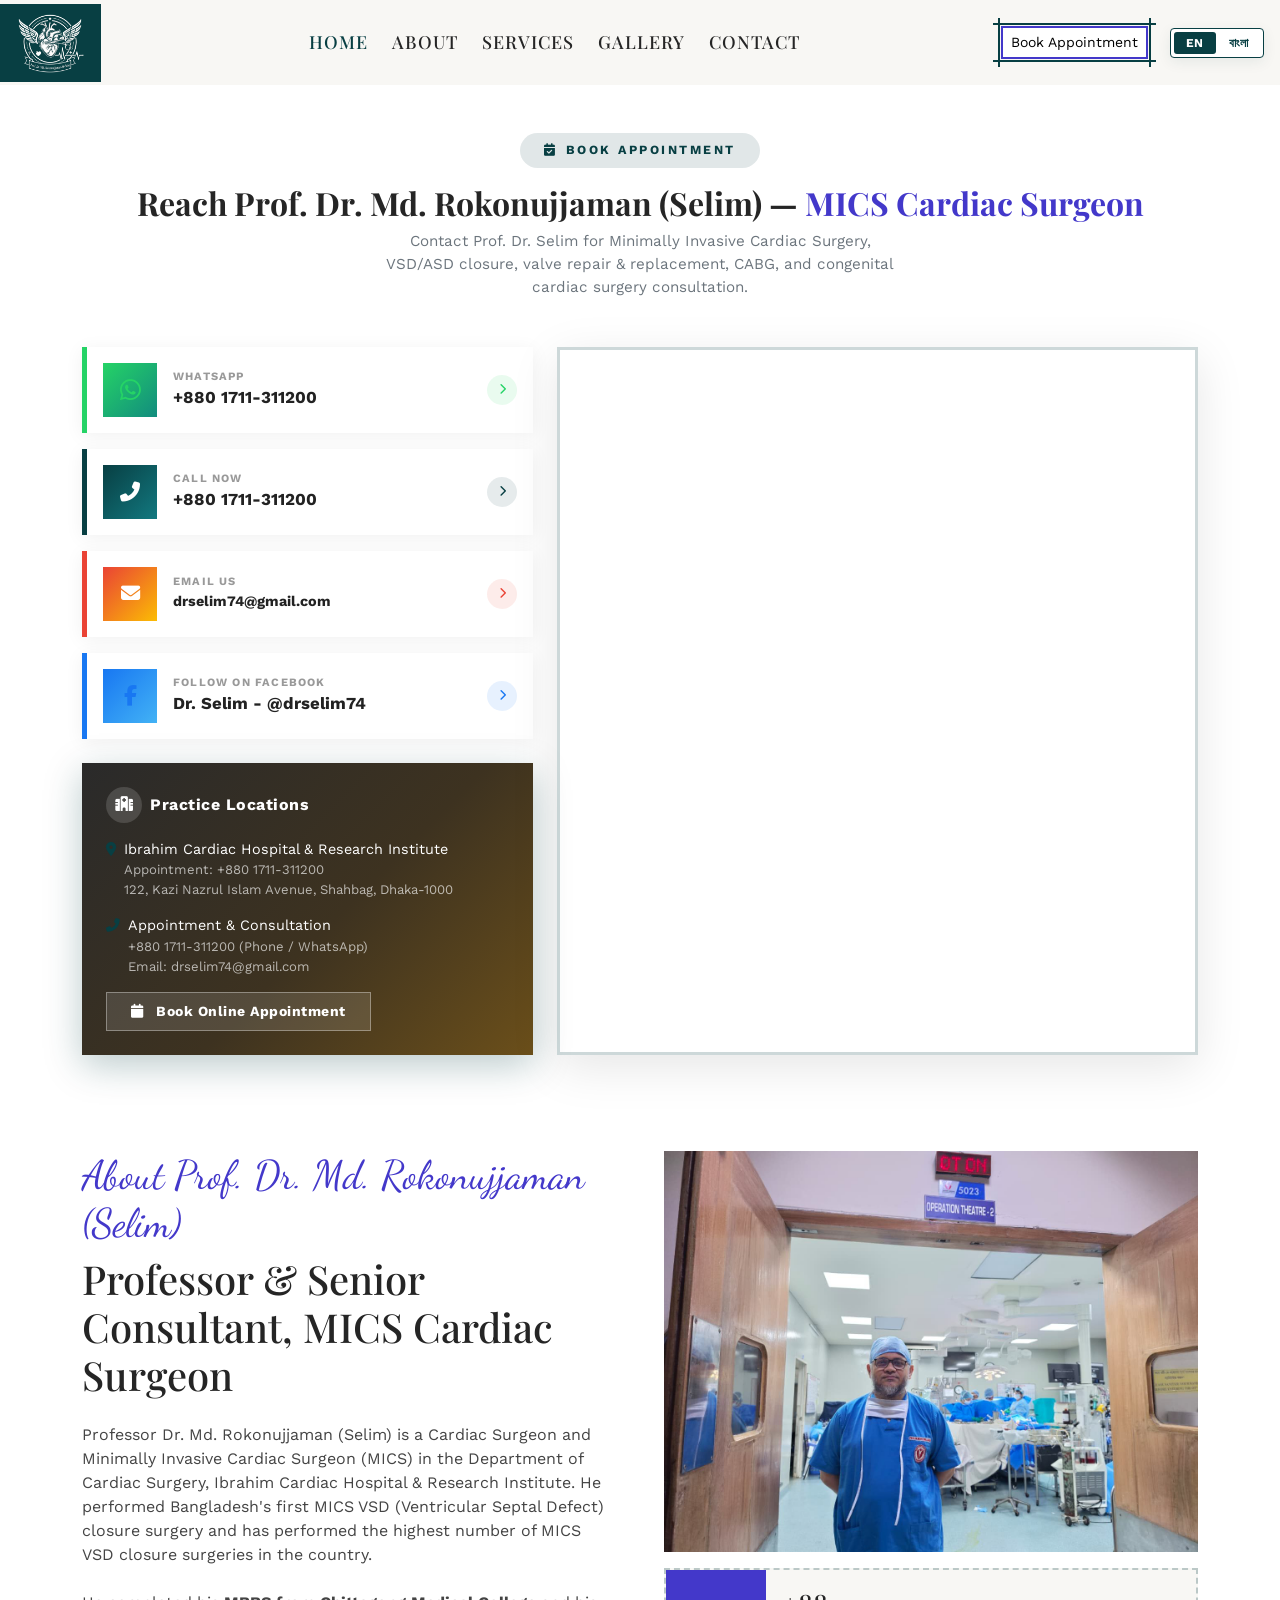
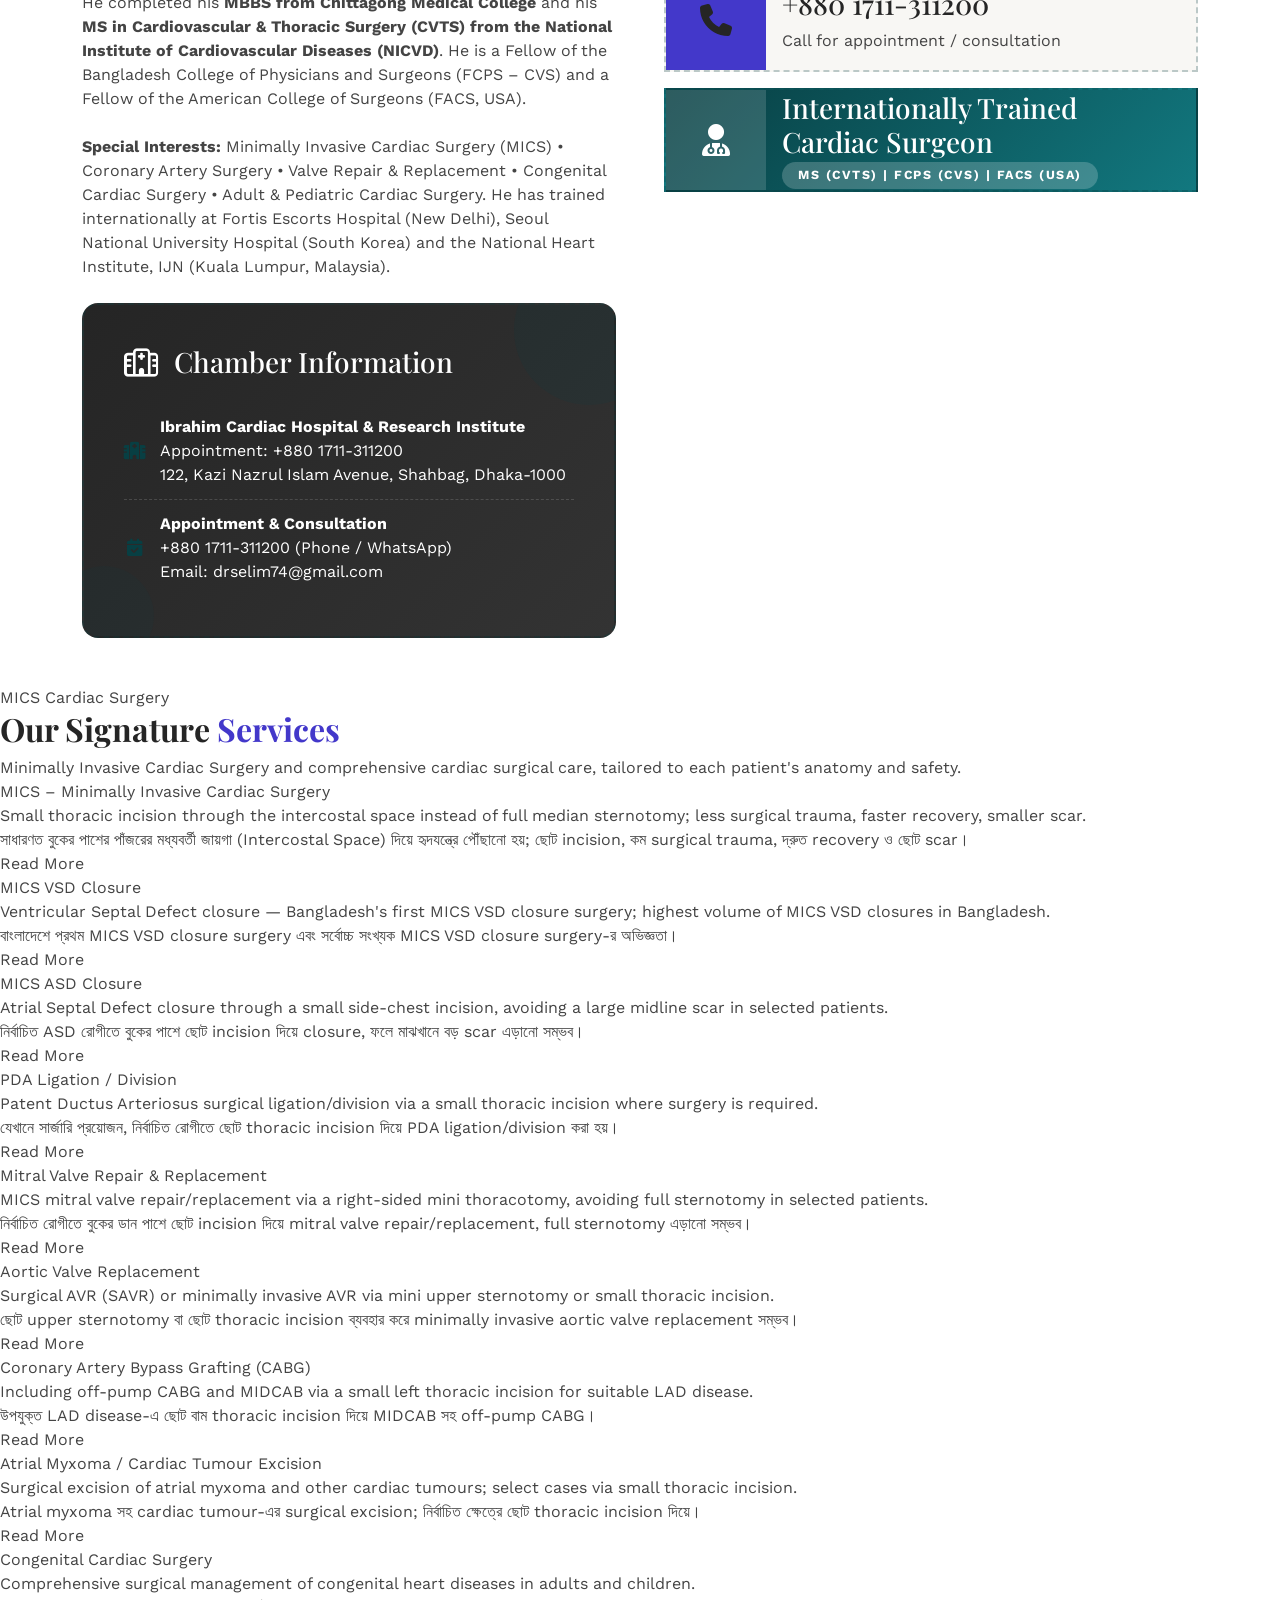
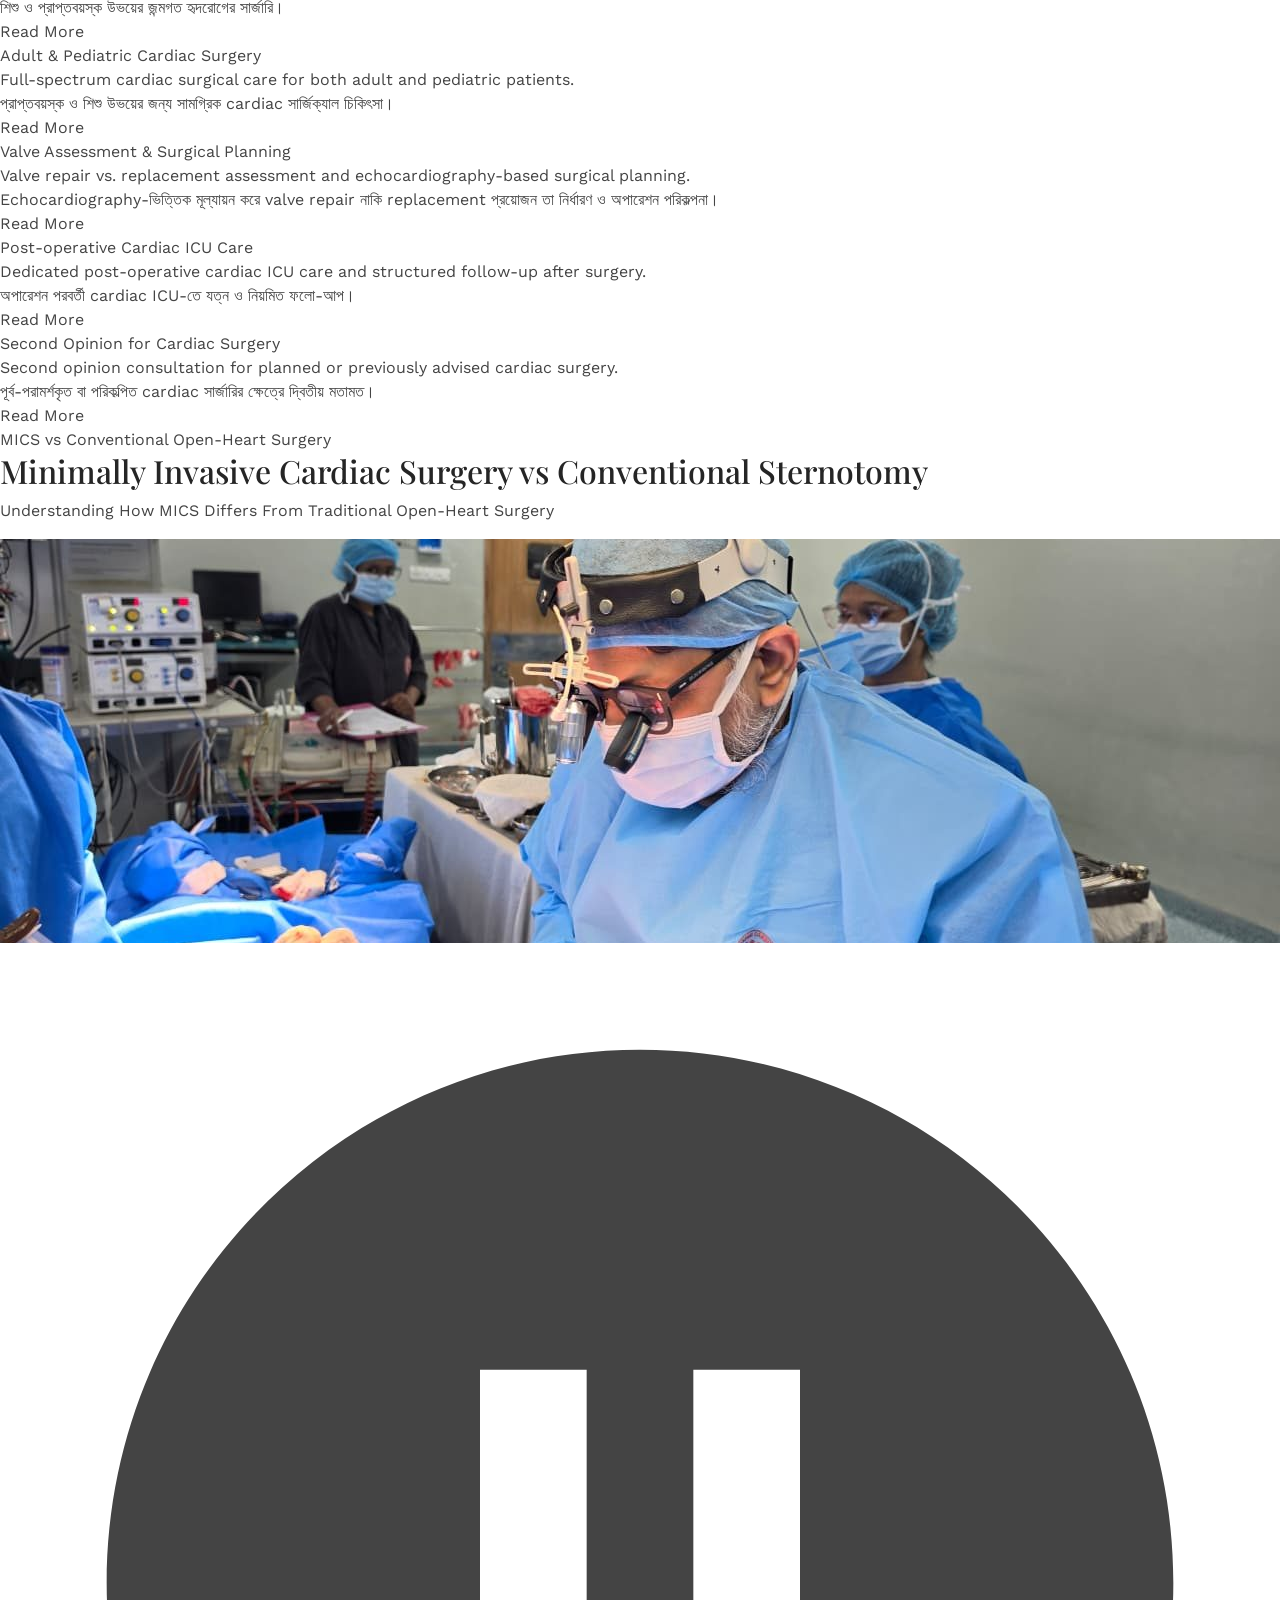
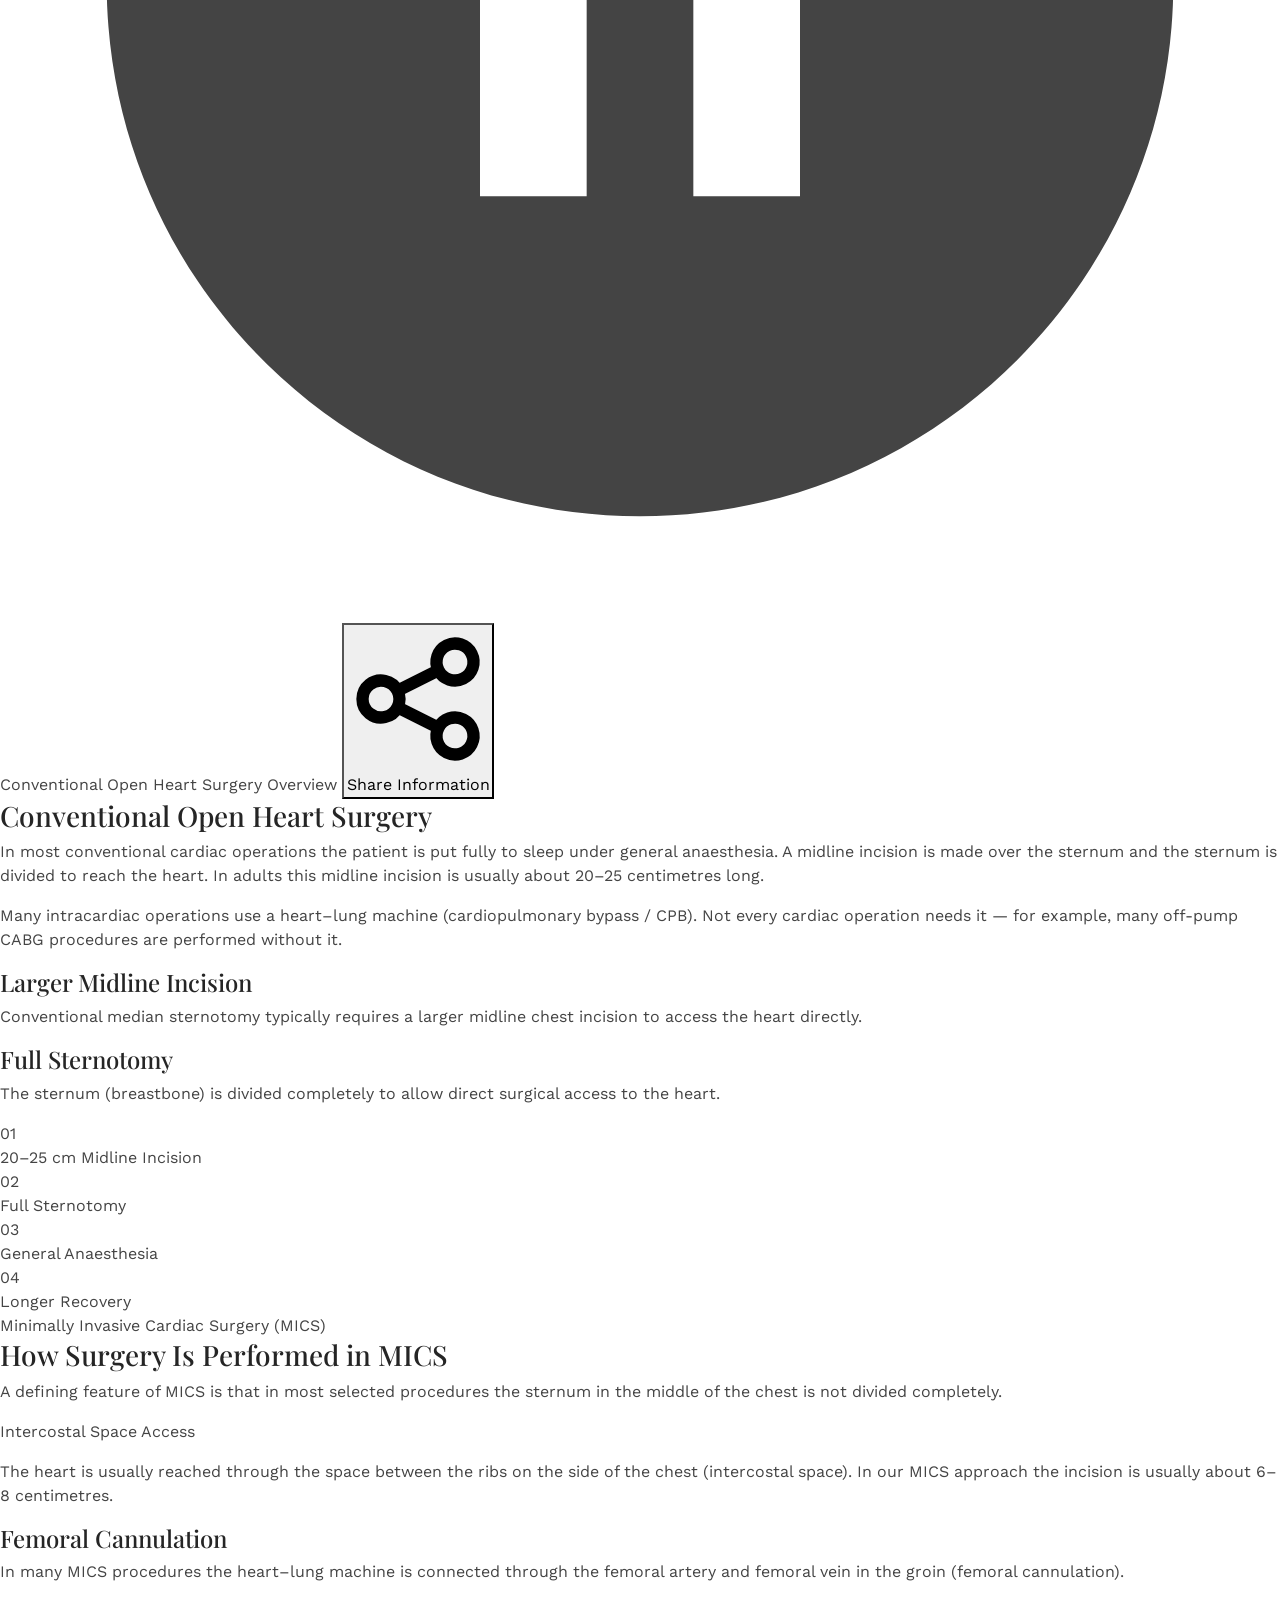
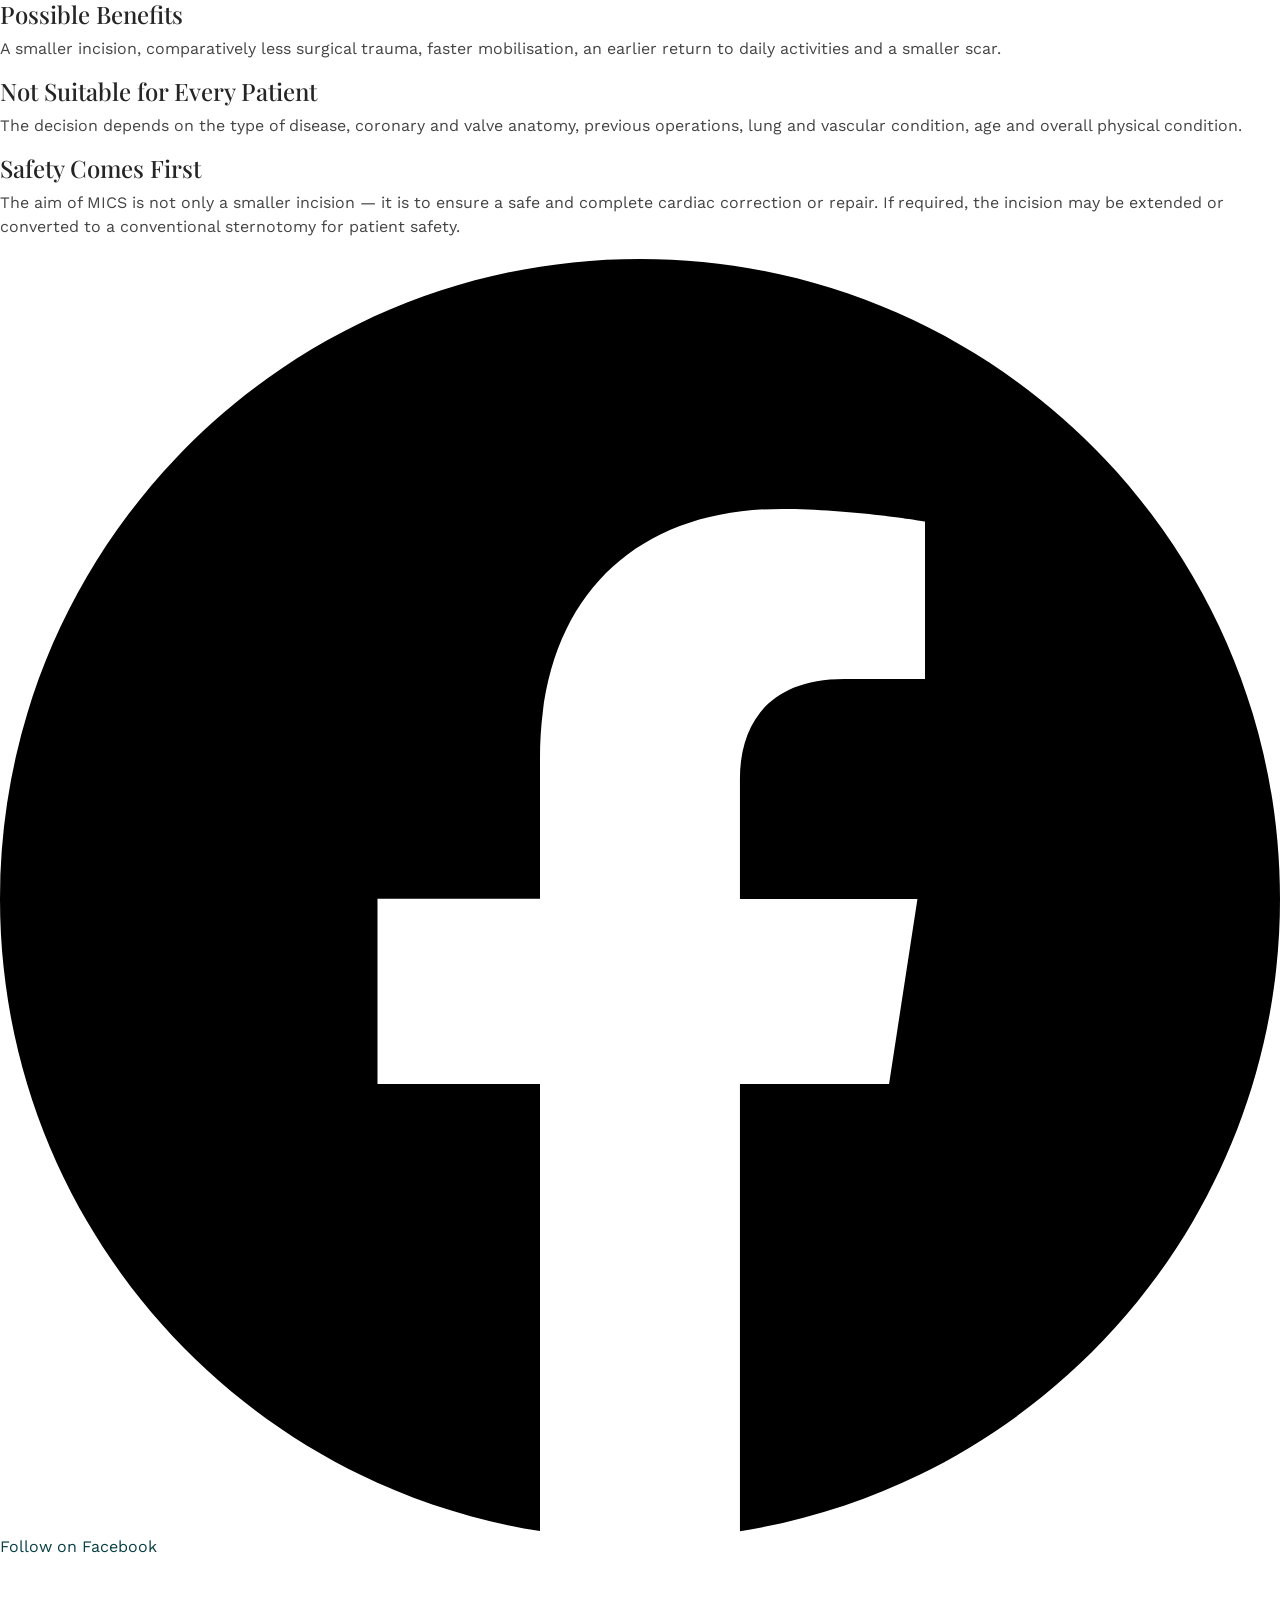
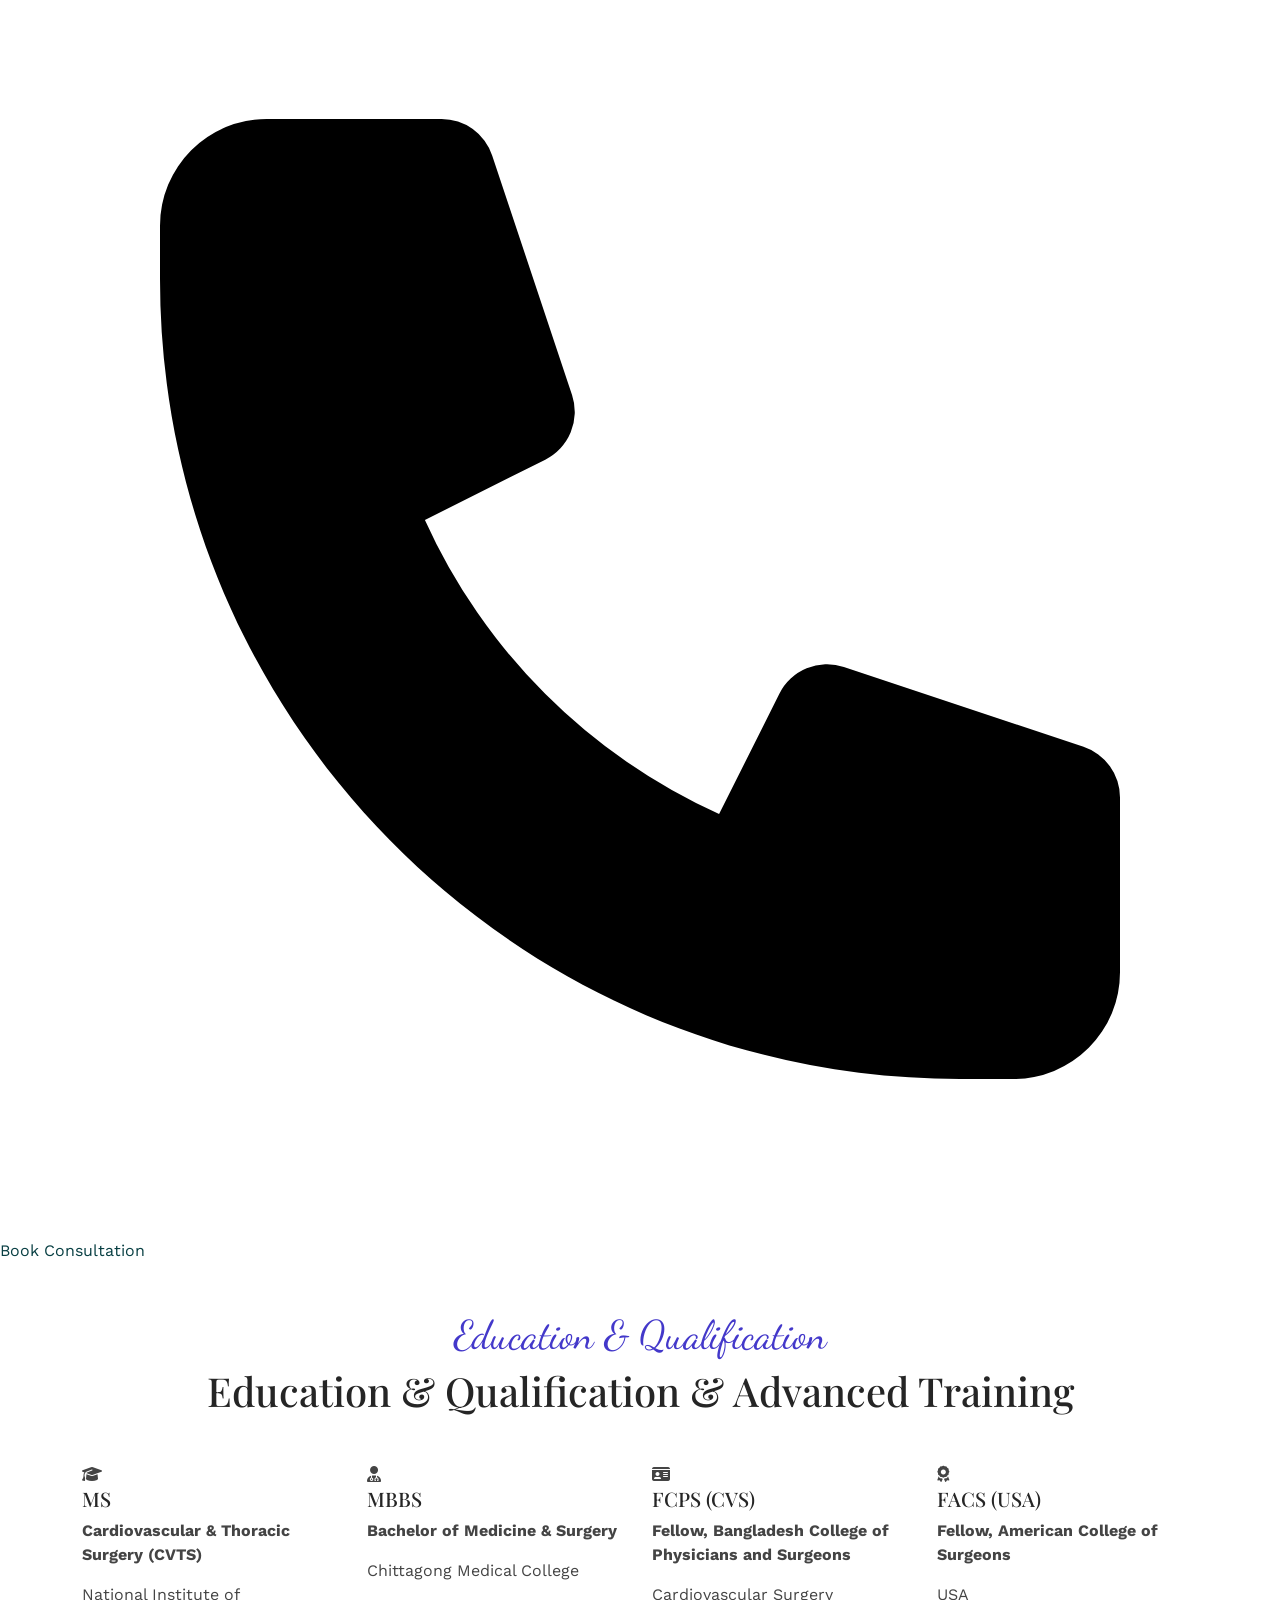
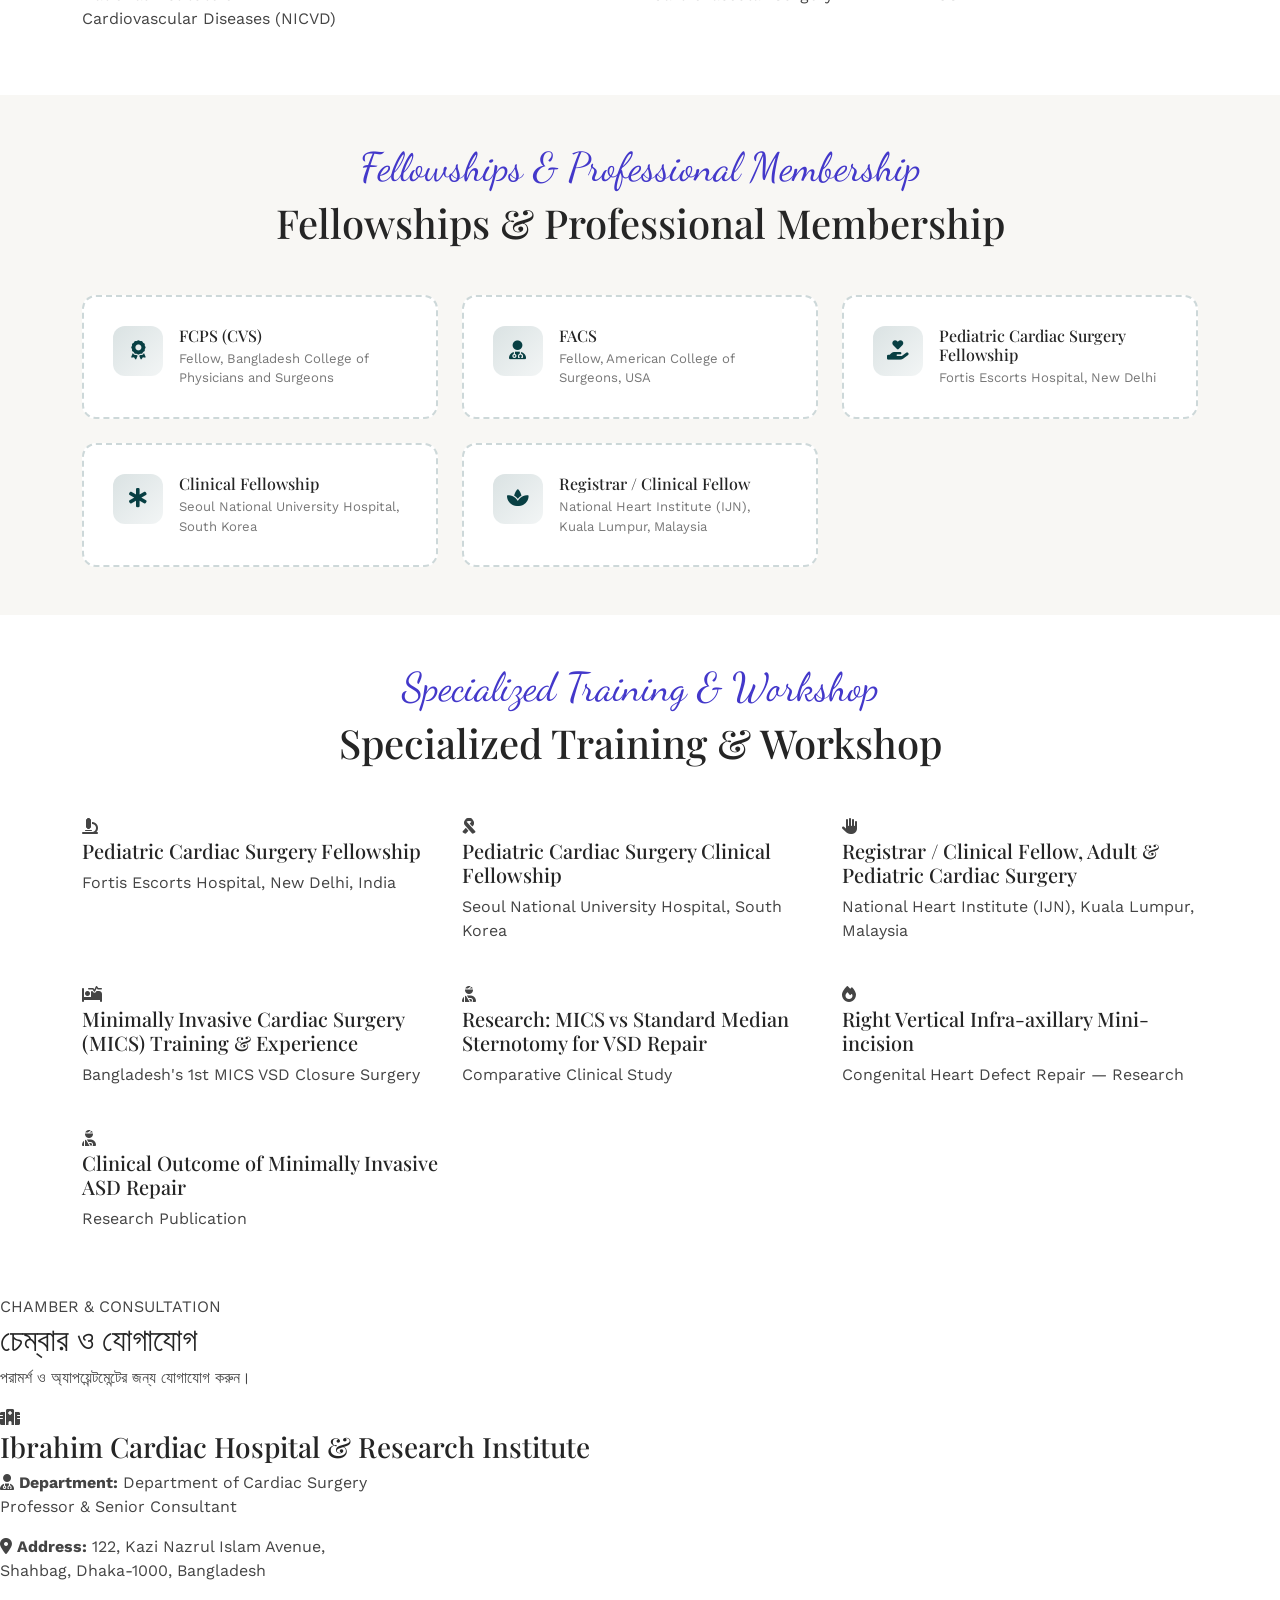
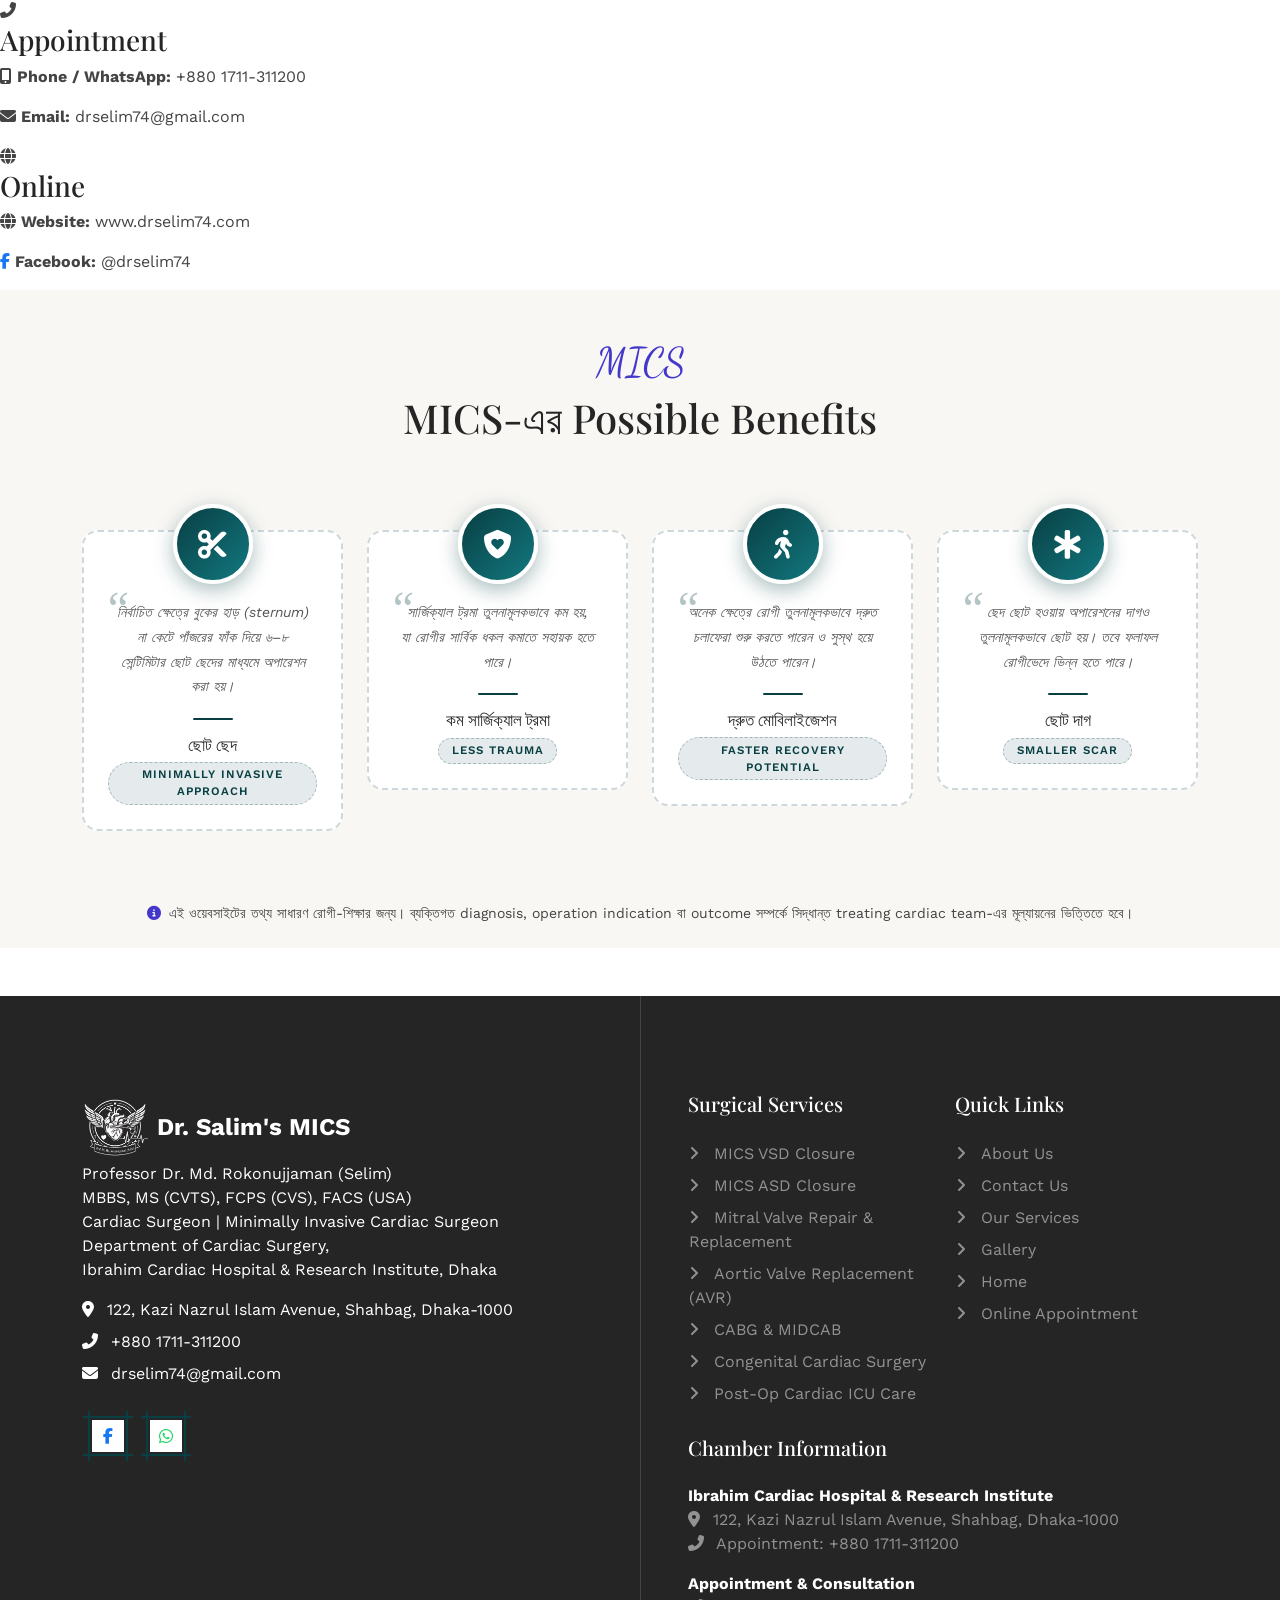
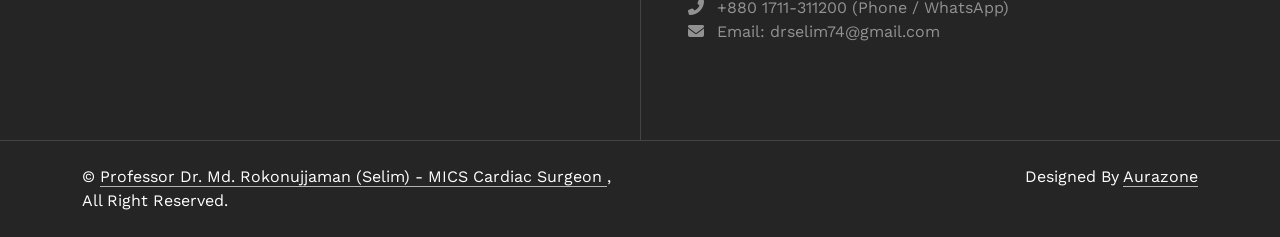
==== commit 9bfaf07e: "Changes Co-authored-by: shahinpro24bd-coder <317963804+shahinpro24bd-coder@users.noreply.github.com>" ====
--- a/public/index.html
+++ b/public/index.html
@@ -32,6 +32,11 @@
     <link href="css/html.css" rel="stylesheet">
     <link href="home.css" rel="stylesheet">
     <link href="css/site-theme.css" rel="stylesheet" />
+    <style id="hero-permanently-removed">
+        .hero1, .hero-header, .header-carousel, #hero, #hero-section, [data-section="hero"] {
+            display: none !important;
+        }
+    </style>
     <script src="js/theme-boot.js"></script>
 </head>
 
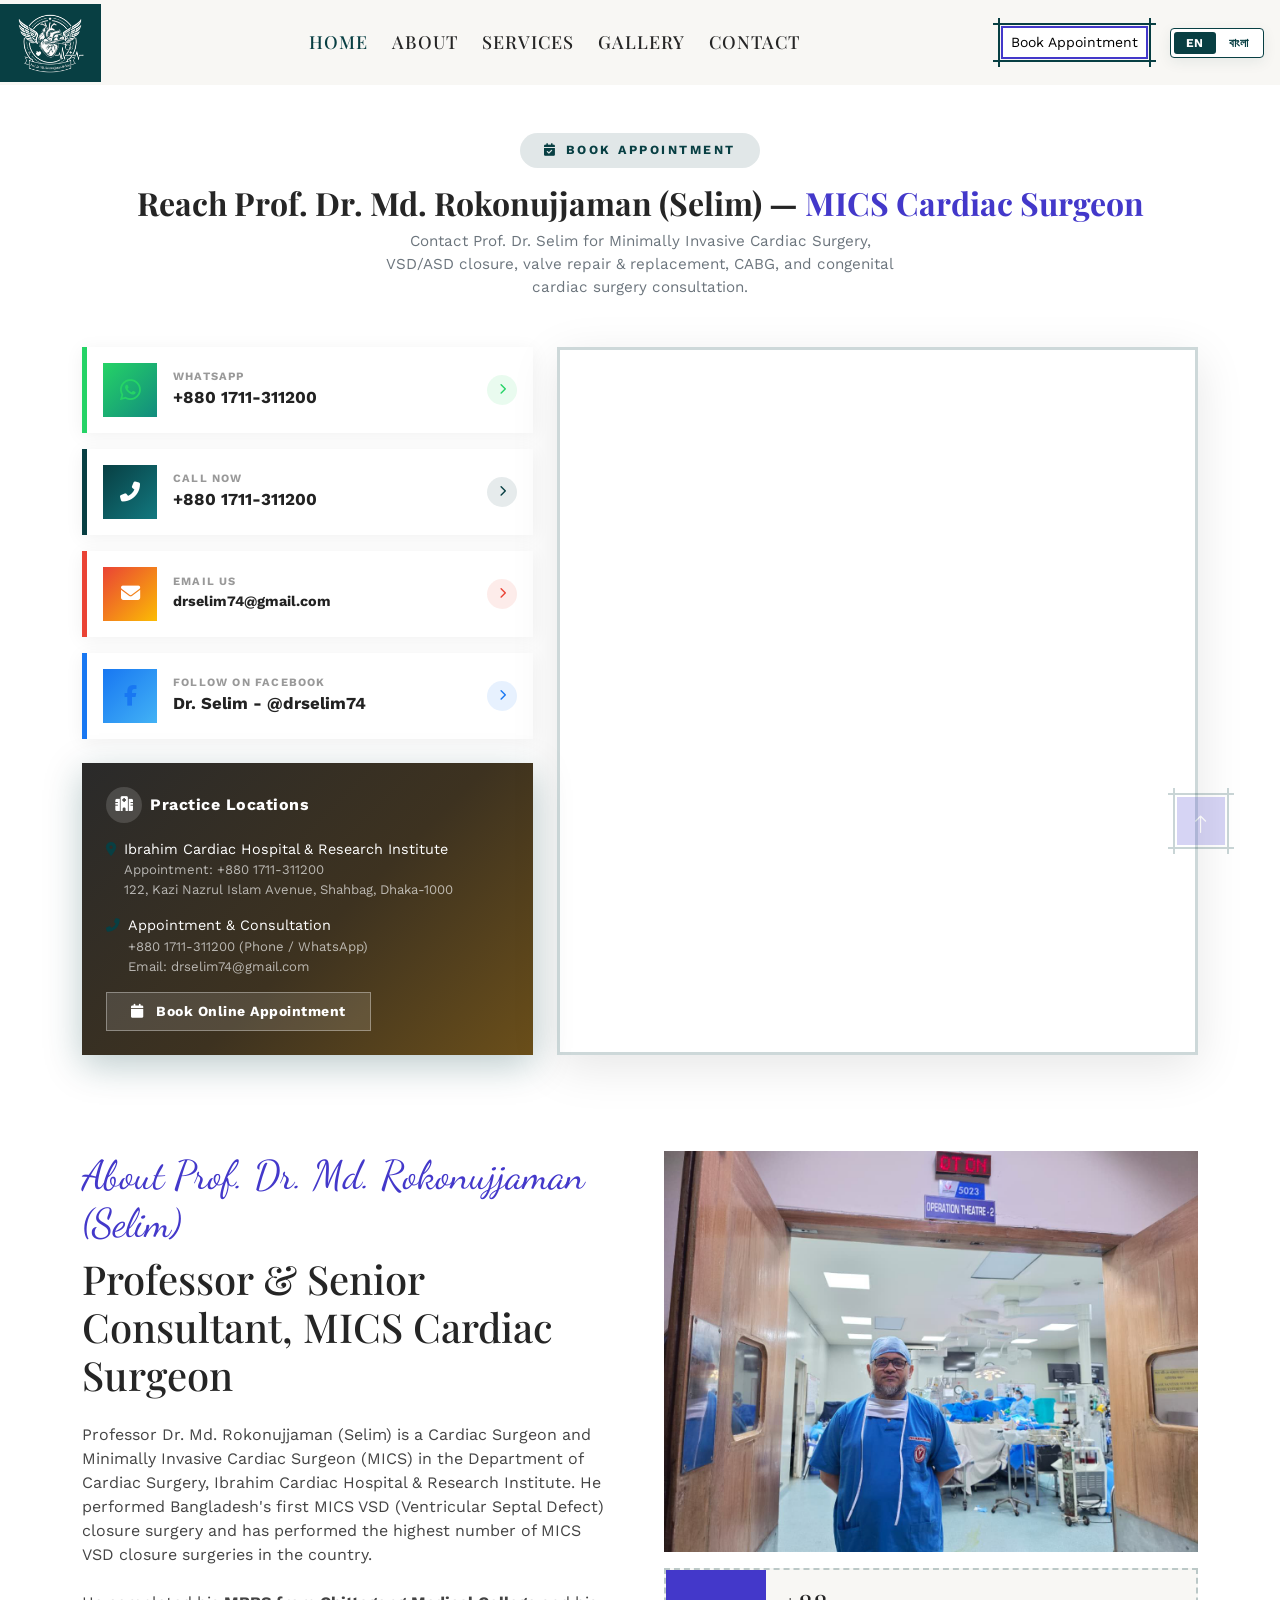
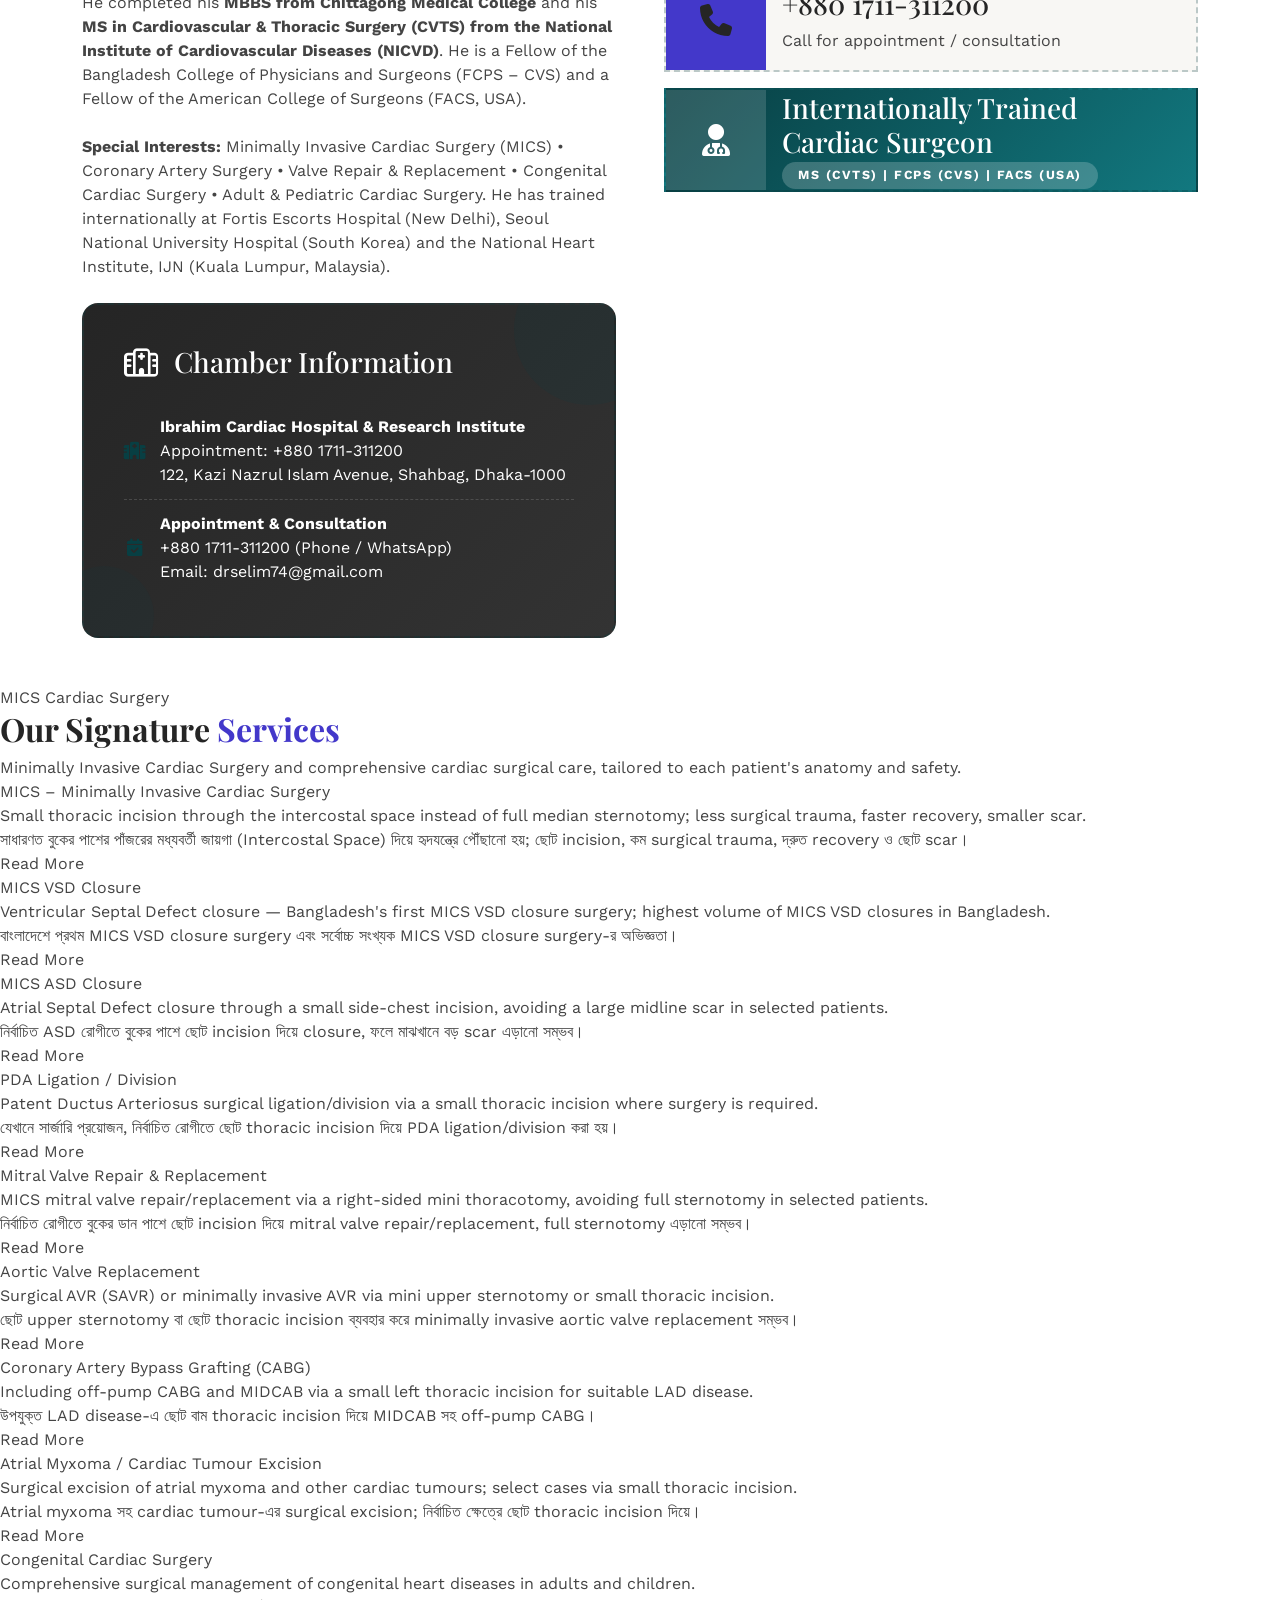
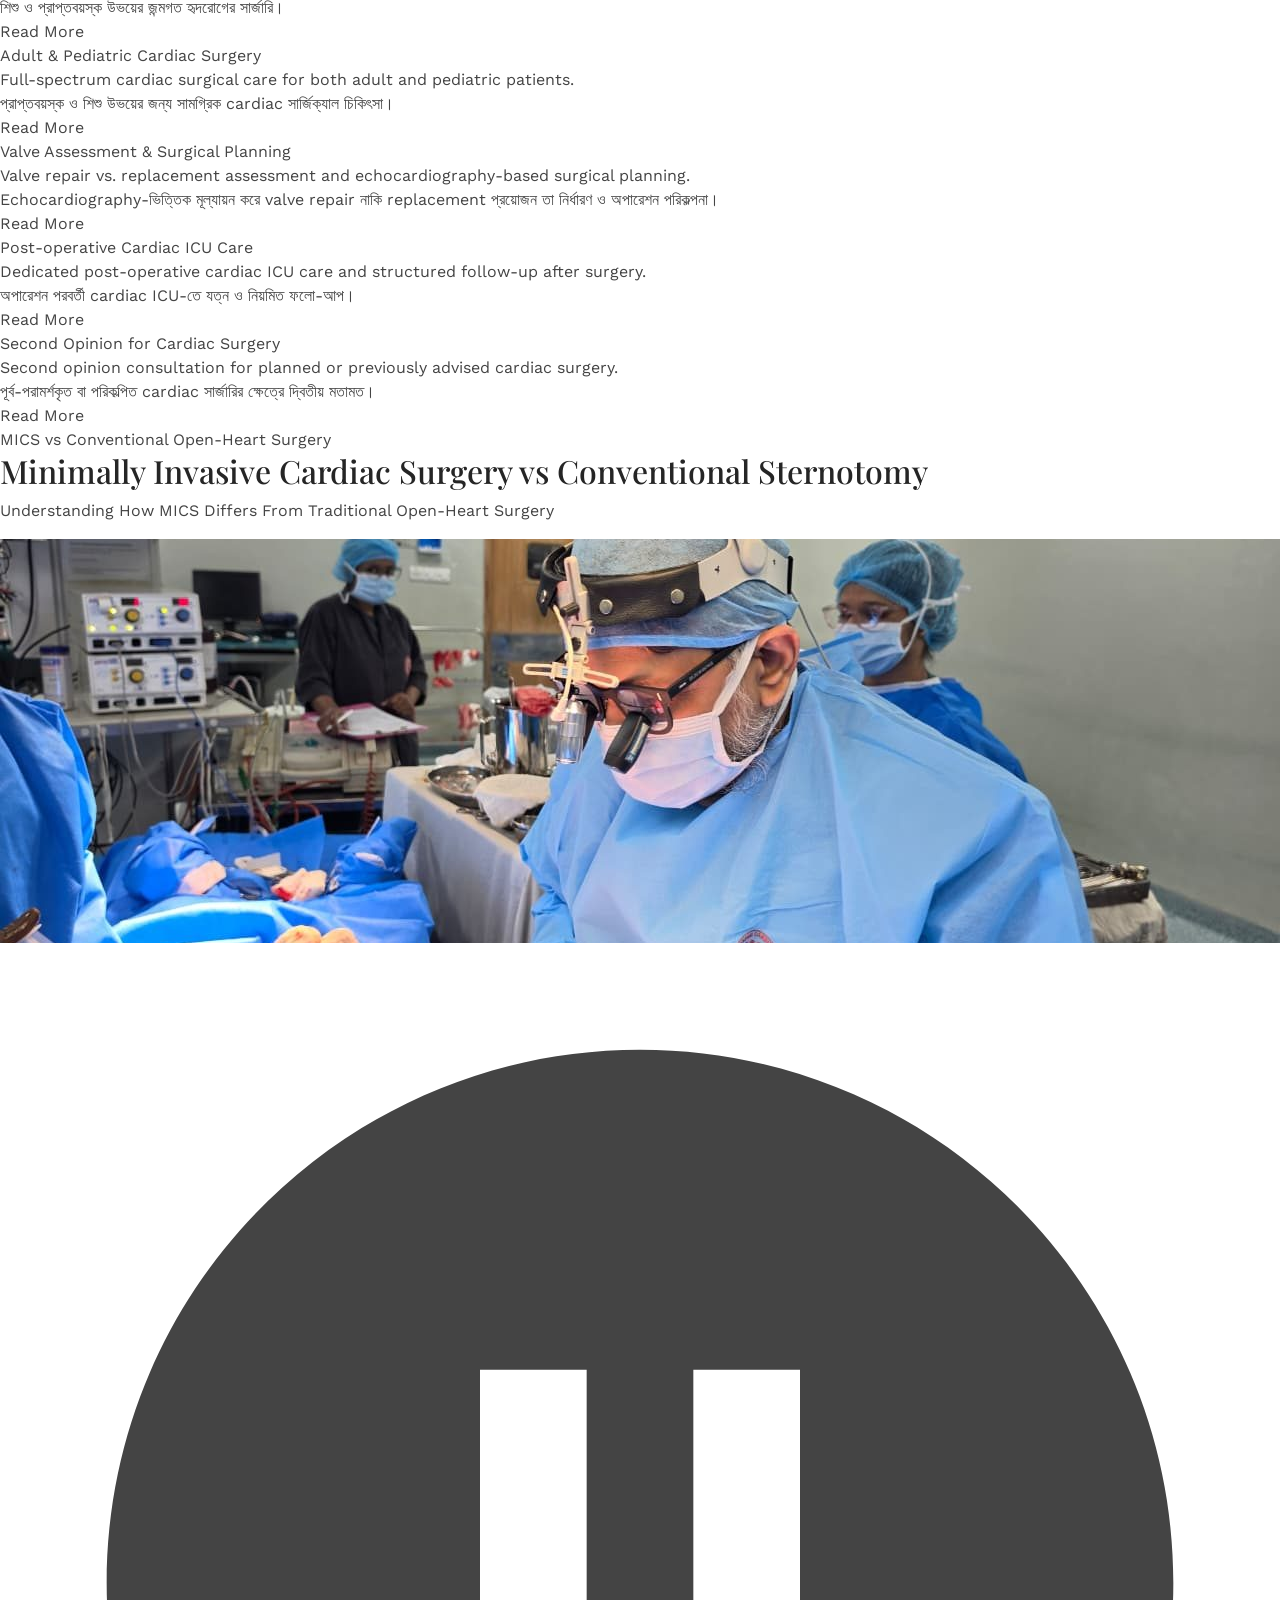
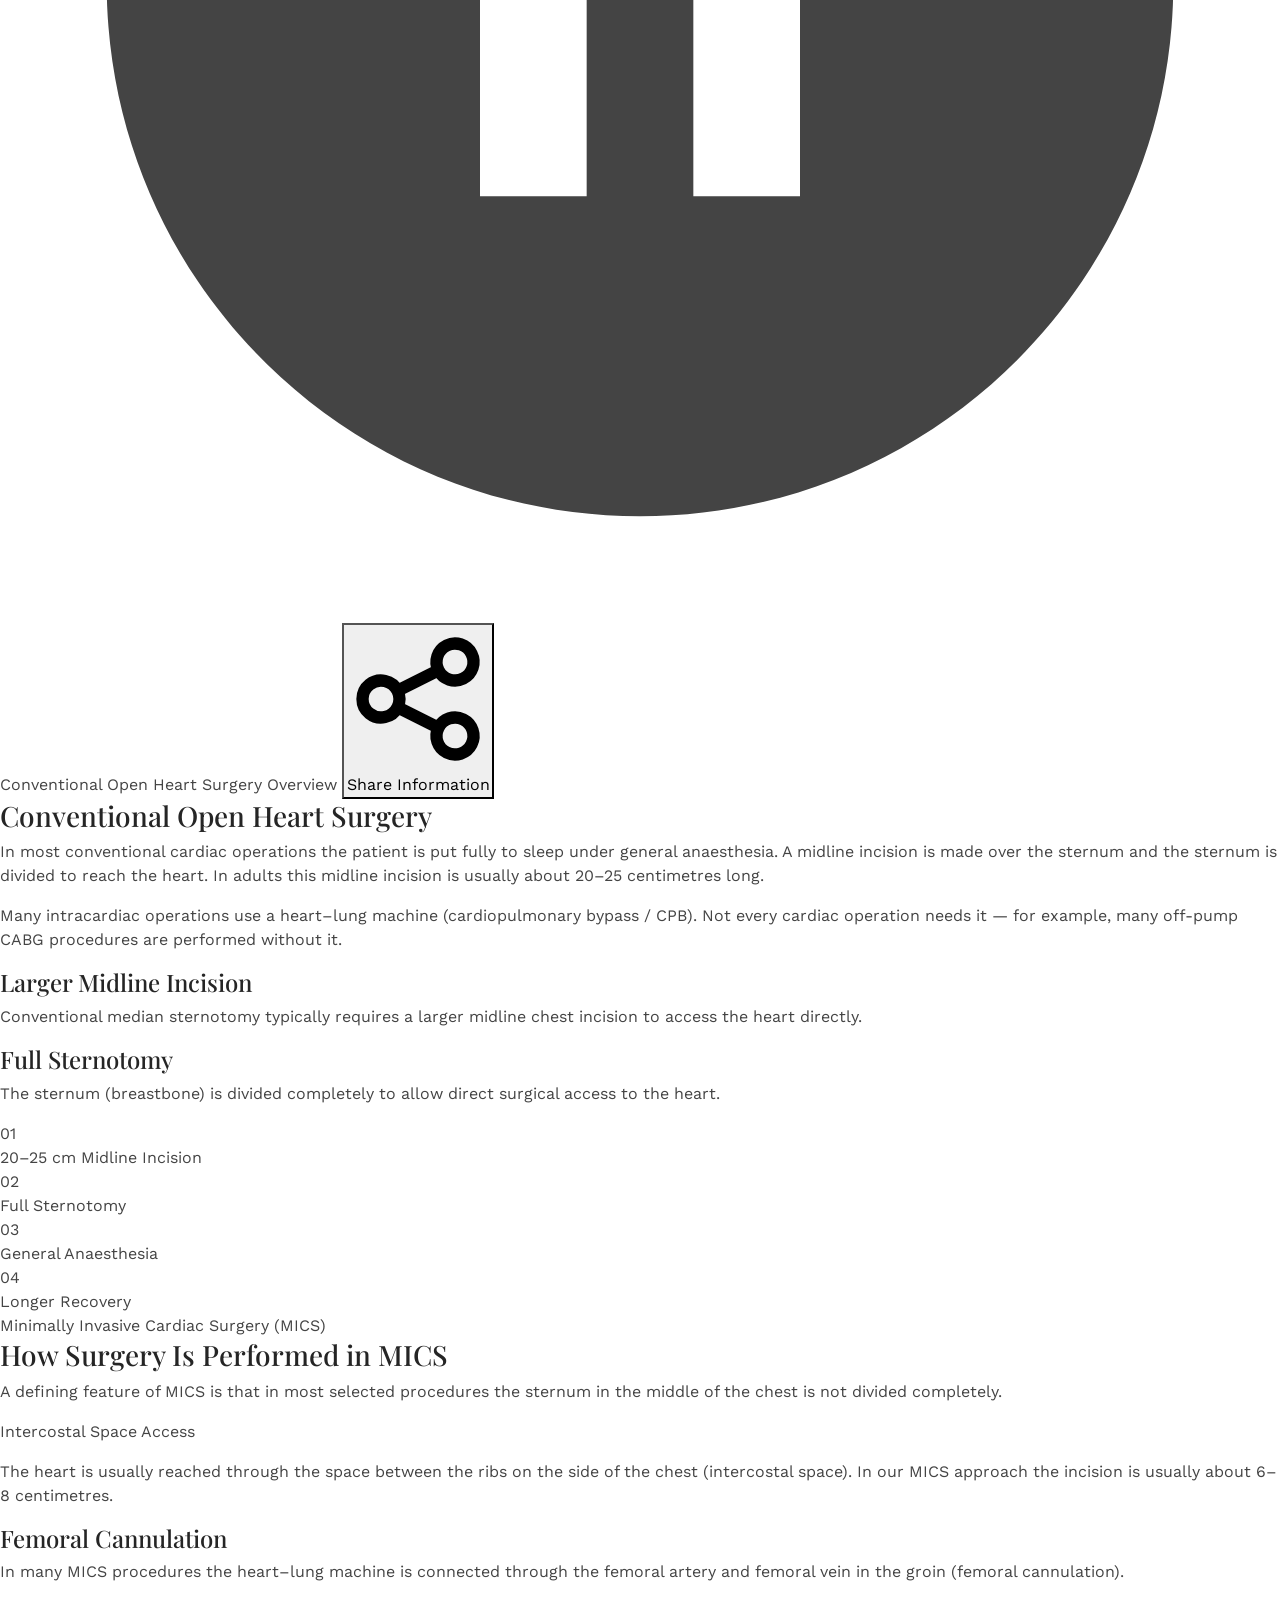
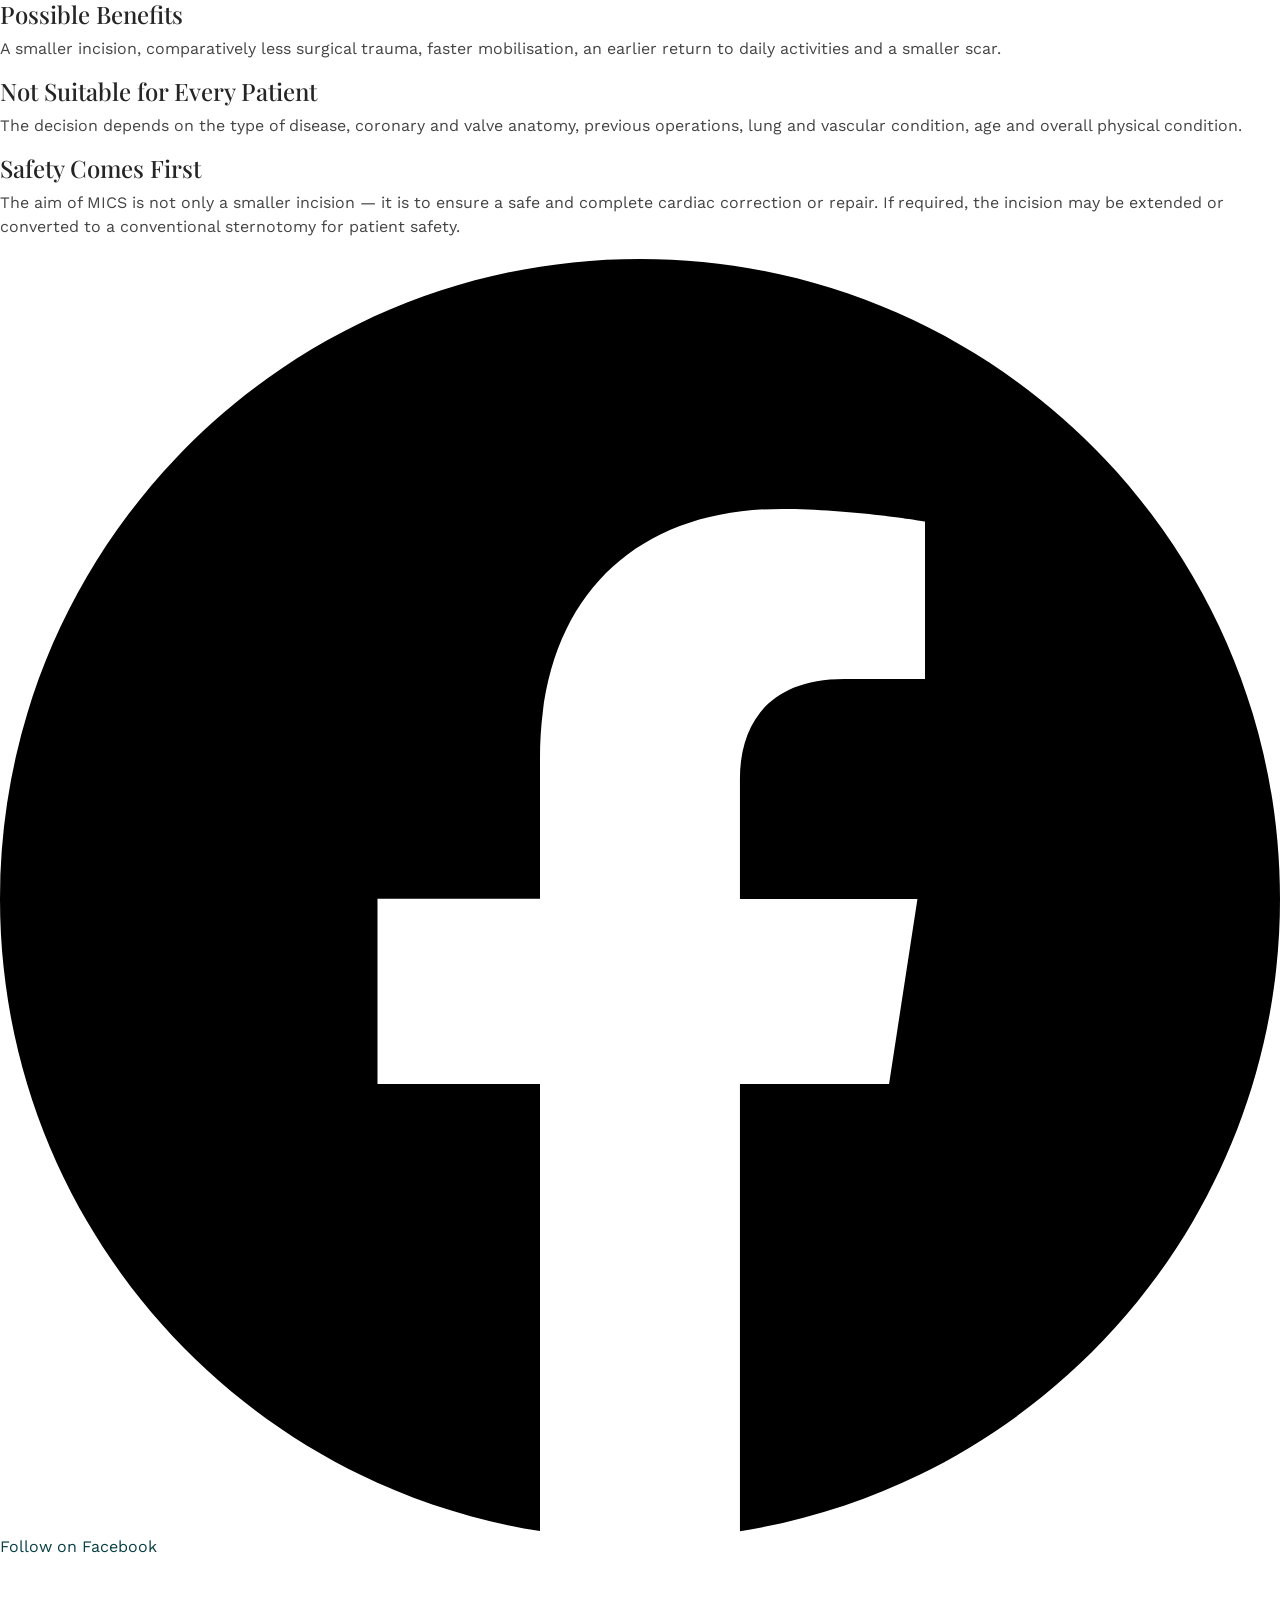
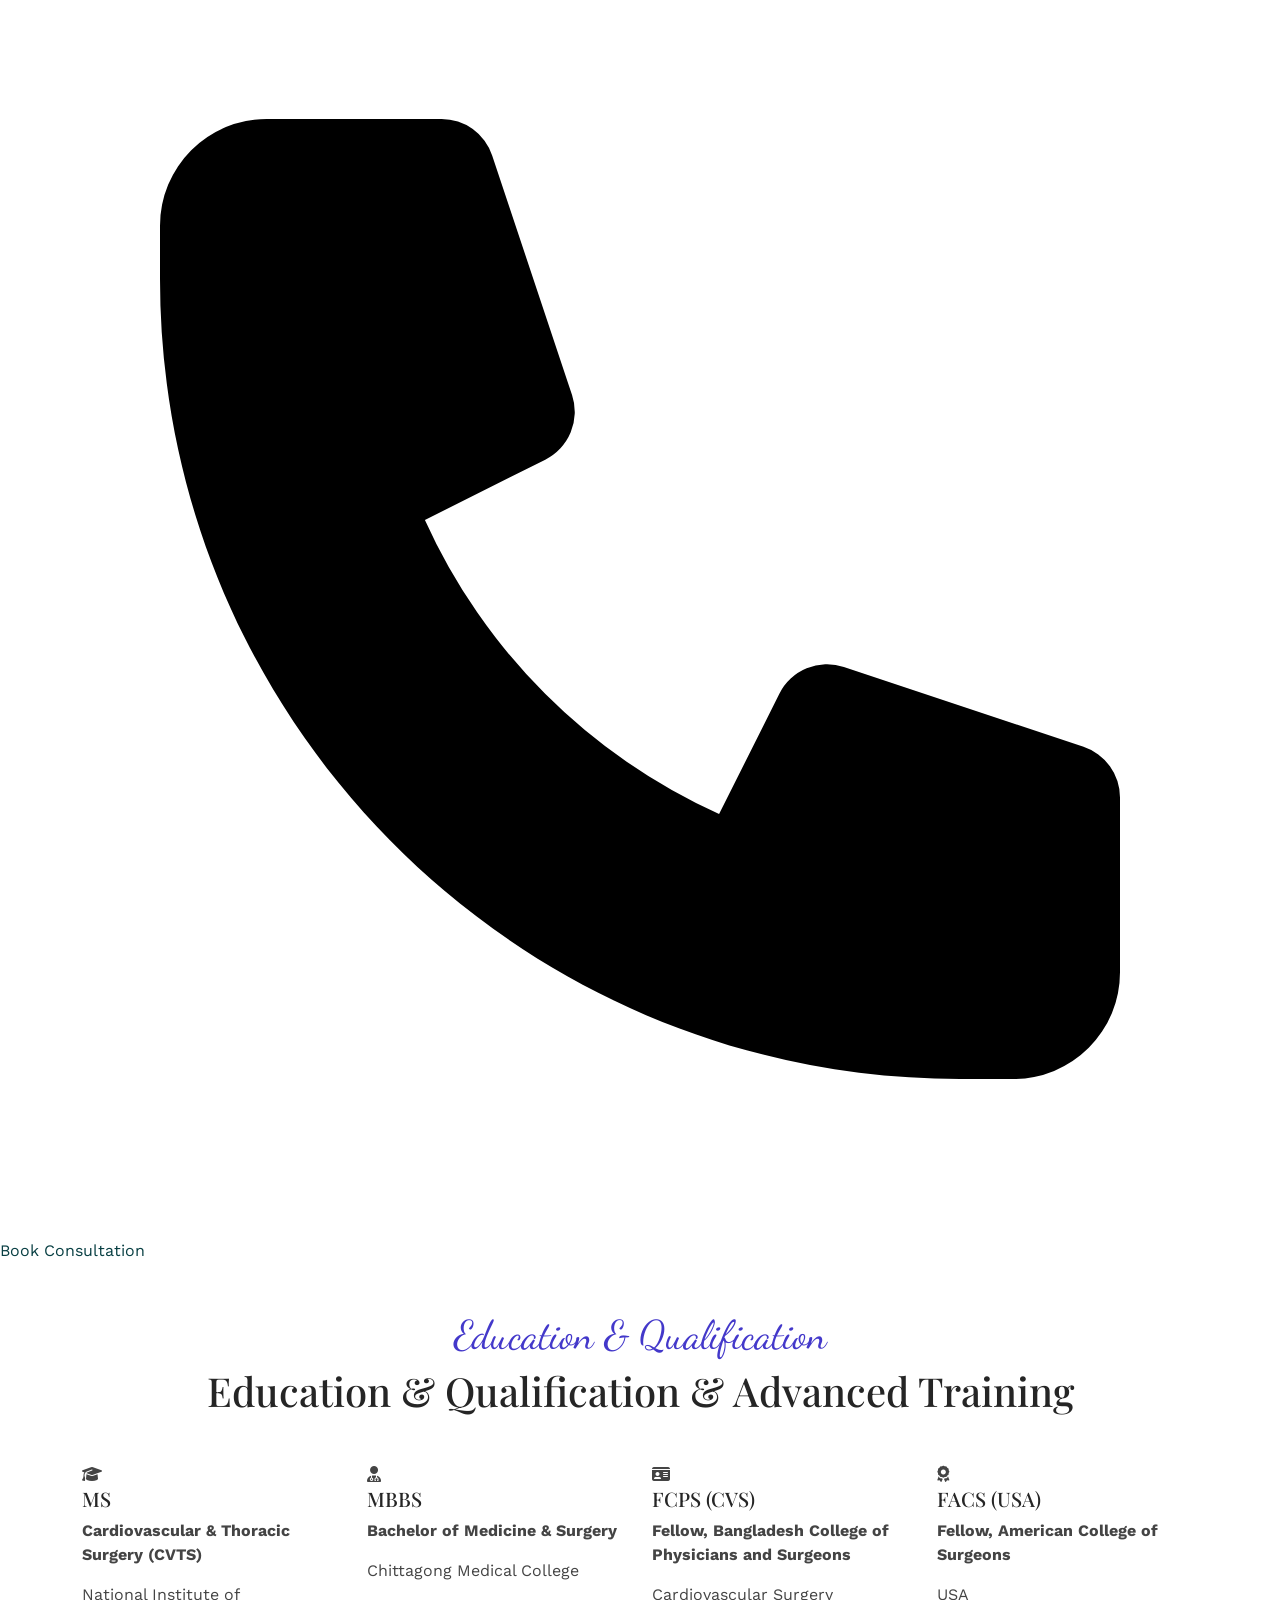
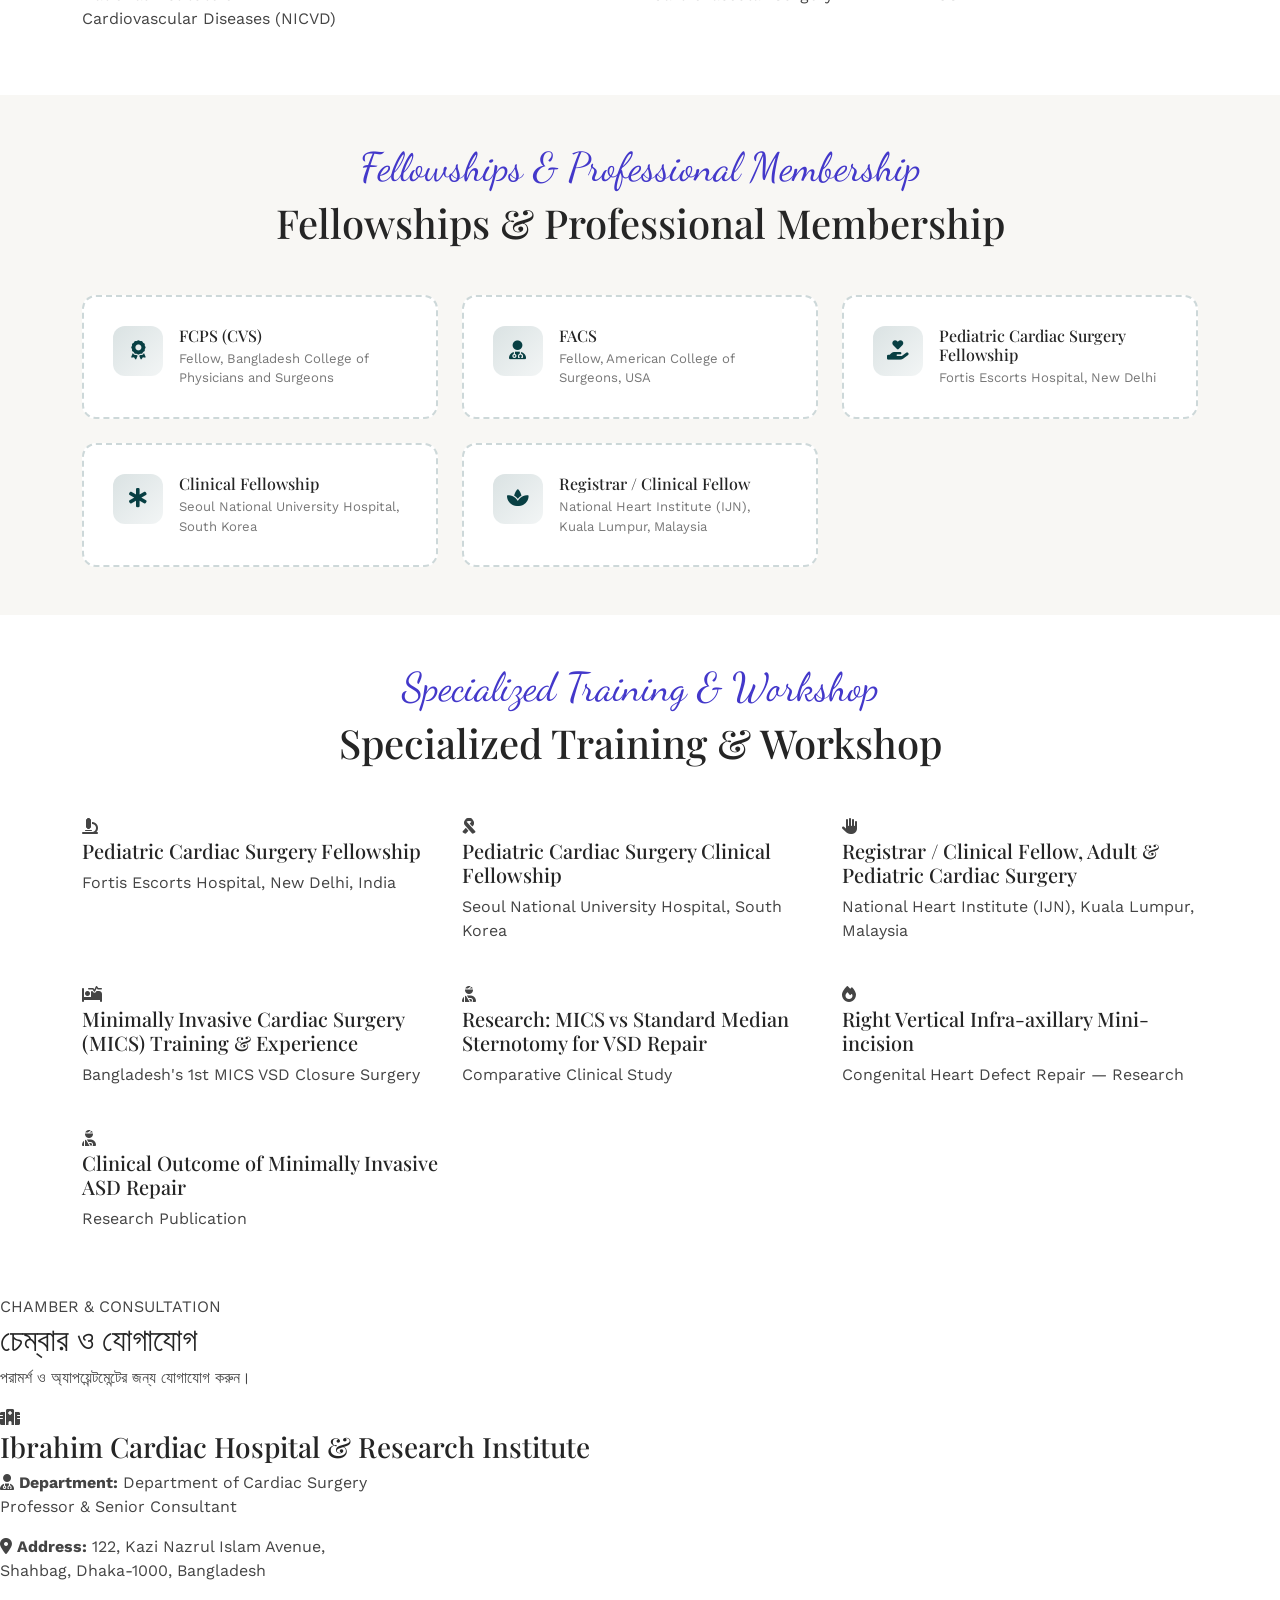
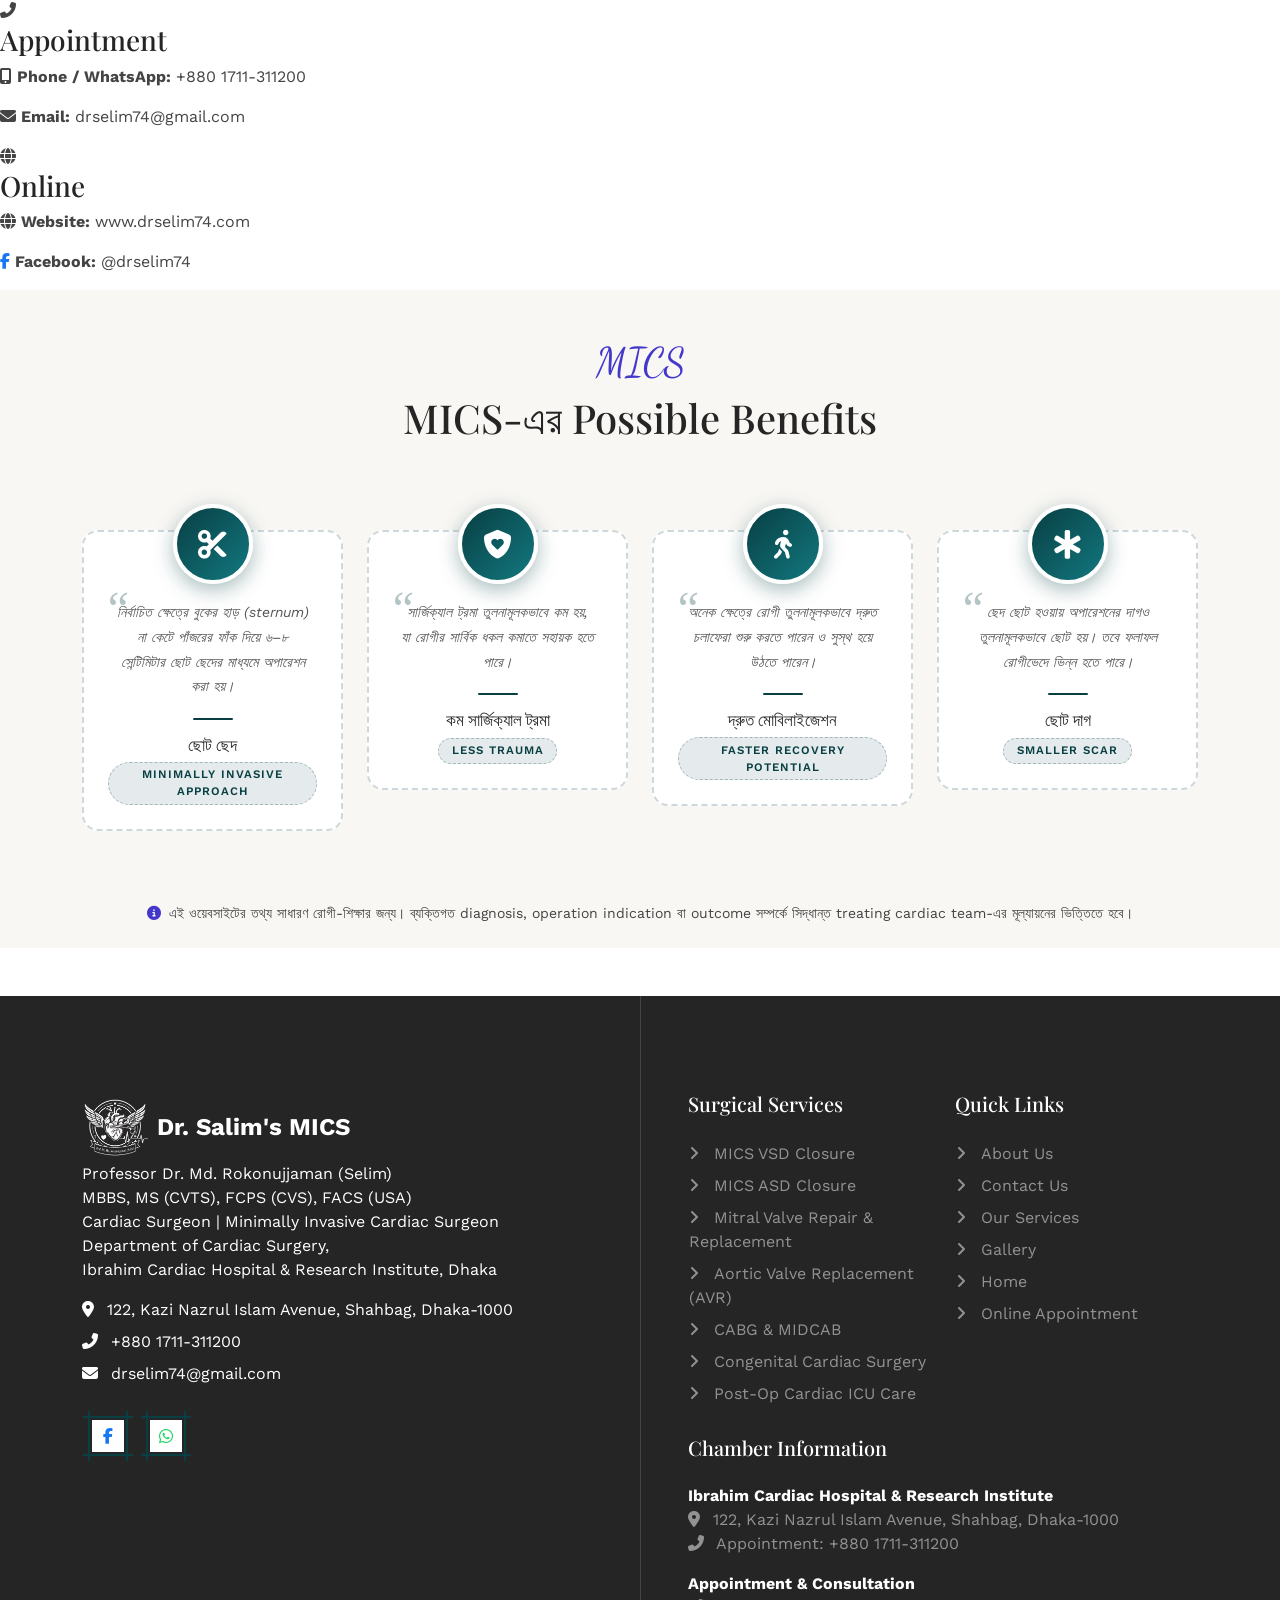
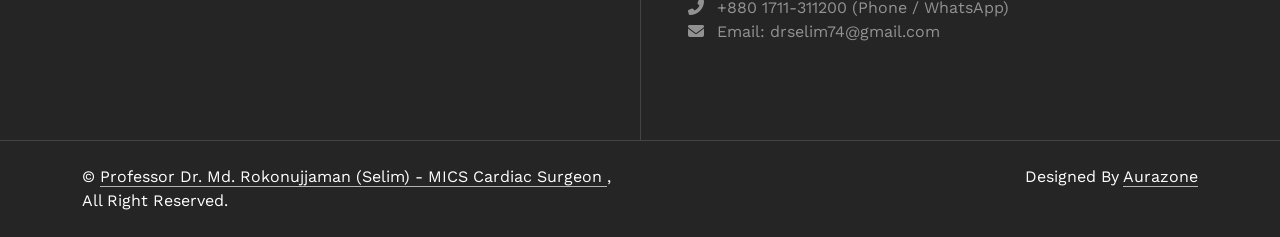
==== commit 1a99878e: "Changes Co-authored-by: shahinpro24bd-coder <317963804+shahinpro24bd-coder@users.noreply.github.com>" ====
--- a/public/index.html
+++ b/public/index.html
@@ -78,65 +78,7 @@
     <!-- nav -->
 
 
-    <!-- hero -->
-    <section class="hero1" aria-labelledby="hero-title">
-        <div class="hero9">
-            <div class="hero11 hero3 hero4">
-                <div class="hero12"><div class="hero13"></div><span data-i18n="accepting">Accepting new patients</span></div>
-                <div class="hero12"><span aria-hidden="true">✓</span><span data-i18n="first-mics">Bangladesh's 1st MICS VSD Closure</span></div>
-            </div>
-
-            <h1 class="hero15 hero3 hero5" id="hero-title">
-                <span data-i18n="hero-service">Minimally Invasive Cardiac Surgery By</span>
-                <span class="hero16" data-i18n="doctor-name">Prof. Dr. Md. Rokonujjaman (Selim)</span>
-            </h1>
-            <p class="hero19 hero3 hero6" data-i18n="hero-summary">Professor &amp; Senior Consultant Cardiac Surgeon at Ibrahim Cardiac Hospital &amp; Research Institute — pioneer of MICS VSD closure in Bangladesh. Precise, minimally invasive, patient-safety first.</p>
-
-            <div class="hero20 hero3 hero7">
-                <div class="hero21 hero35"><div class="hero22">MICS</div><div class="hero23" data-i18n="stat-mics">VSD Closure — 1st in Bangladesh</div></div>
-                <div class="hero21 hero35"><div class="hero22">FACS</div><div class="hero23" data-i18n="stat-facs">Fellow, American College of Surgeons (USA)</div></div>
-                <div class="hero21 hero35"><div class="hero22">3</div><div class="hero23" data-i18n="stat-fellowships">International fellowships (Korea • Malaysia • India)</div></div>
-            </div>
-
-            <div class="hero24 hero3 hero8">
-                <button class="hero25 hero26" id="heroBtn1"><span data-i18n="book-consultation">Book consultation</span><i class="bi bi-arrow-right" aria-hidden="true"></i></button>
-            </div>
-        </div>
-
-        <div class="hero10 hero3 hero5">
-            <div class="hero30" id="heroImgWrap" style="position: relative; overflow: hidden;">
-                <div class="hero32" style="position: relative; width: 100%; height: 100%;">
-                    <img id="heroSliderImg" src="img/dr-1.jpg" alt="Prof. Dr. Md. Rokonujjaman (Selim) - MICS Cardiac Surgeon" style="width: 100%; height: 100%; object-fit: cover; transition: opacity 1s ease-in-out; opacity: 1; position: relative; z-index: 2;">
-                    <img id="heroSliderImgNext" src="img/dr-2.jpg" alt="Prof. Dr. Md. Rokonujjaman (Selim) - MICS Cardiac Surgeon" style="width: 100%; height: 100%; object-fit: cover; transition: opacity 1s ease-in-out; opacity: 0; position: absolute; top: 0; left: 0; z-index: 1;">
-                </div>
-            </div>
-        </div>
-    </section>
-    <!-- hero -->
-
-    <script>
-        (function () {
-            var heroImages = ["img/dr-1.jpg", "img/dr-2.jpg", "img/dr-5.jpg", "img/dr-6.jpg"];
-            var heroIndex = 0;
-            var currentImg = document.getElementById("heroSliderImg");
-            var nextImg = document.getElementById("heroSliderImgNext");
-            if (!currentImg || !nextImg) return;
-            setInterval(function () {
-                heroIndex = (heroIndex + 1) % heroImages.length;
-                var nextImageSrc = heroImages[heroIndex];
-                nextImg.src = nextImageSrc;
-                nextImg.style.opacity = "1";
-                currentImg.style.opacity = "0";
-                setTimeout(function () {
-                    currentImg.src = nextImageSrc;
-                    currentImg.style.opacity = "1";
-                    nextImg.style.opacity = "0";
-                }, 1000);
-            }, 4000);
-        })();
-    </script>
-
-    <!-- appointment -->
+        <!-- appointment -->
     <div class="container-fluid py-5" style="background: #ffffff;">
         <div class="container">
             <div class="text-center mb-5 wow fadeIn" data-wow-delay="0.1s">
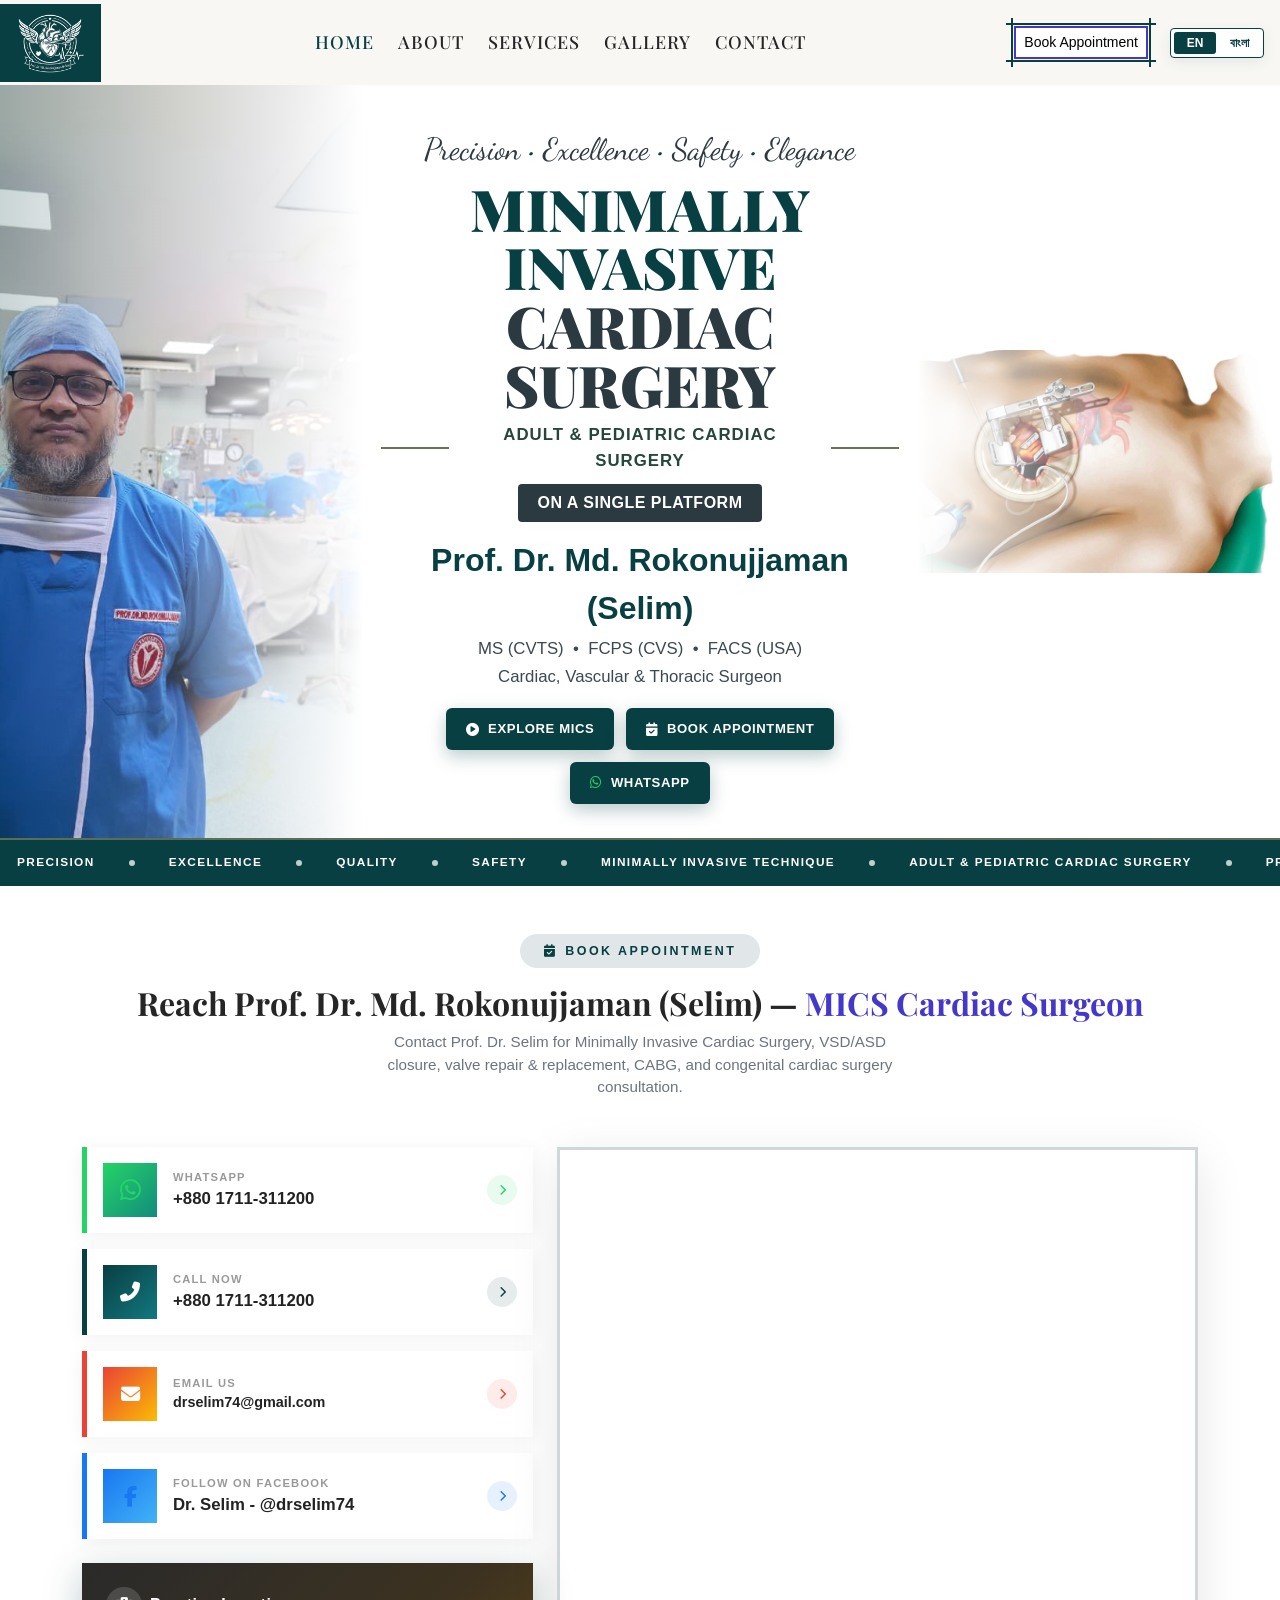
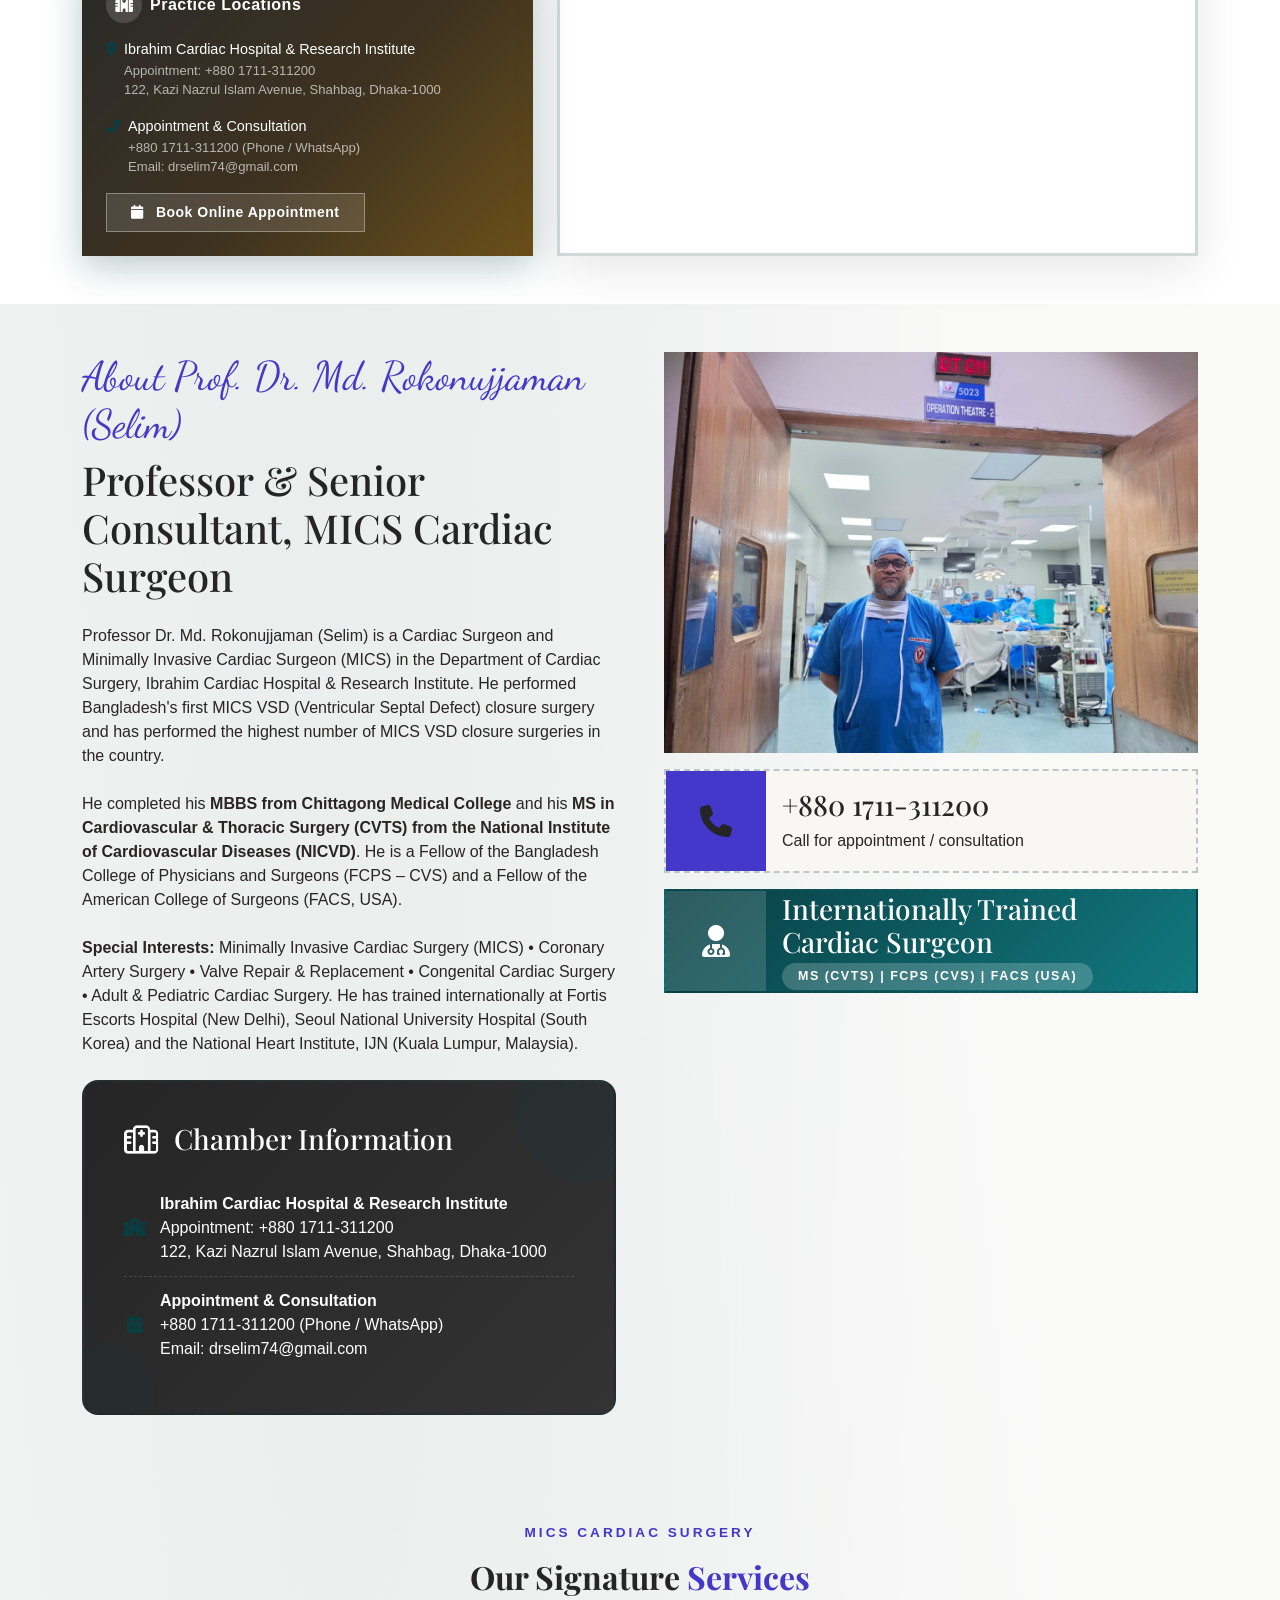
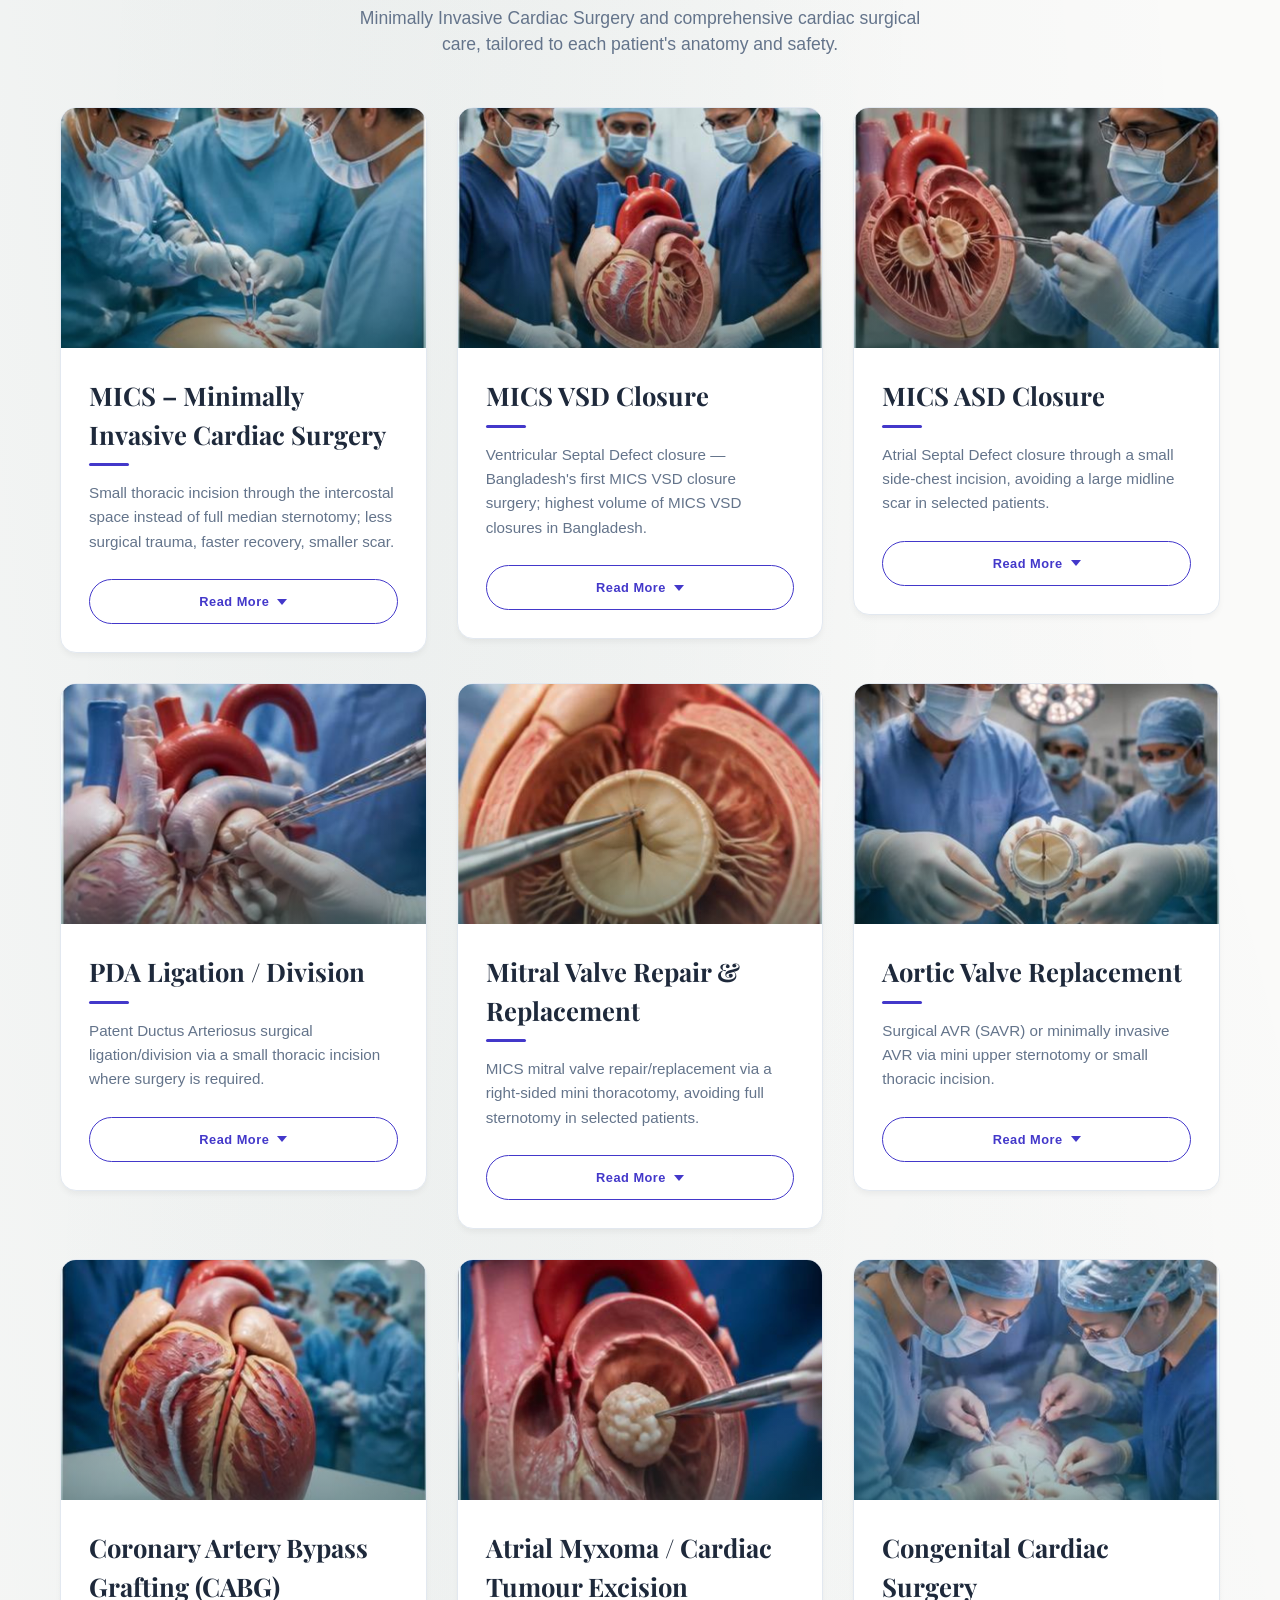
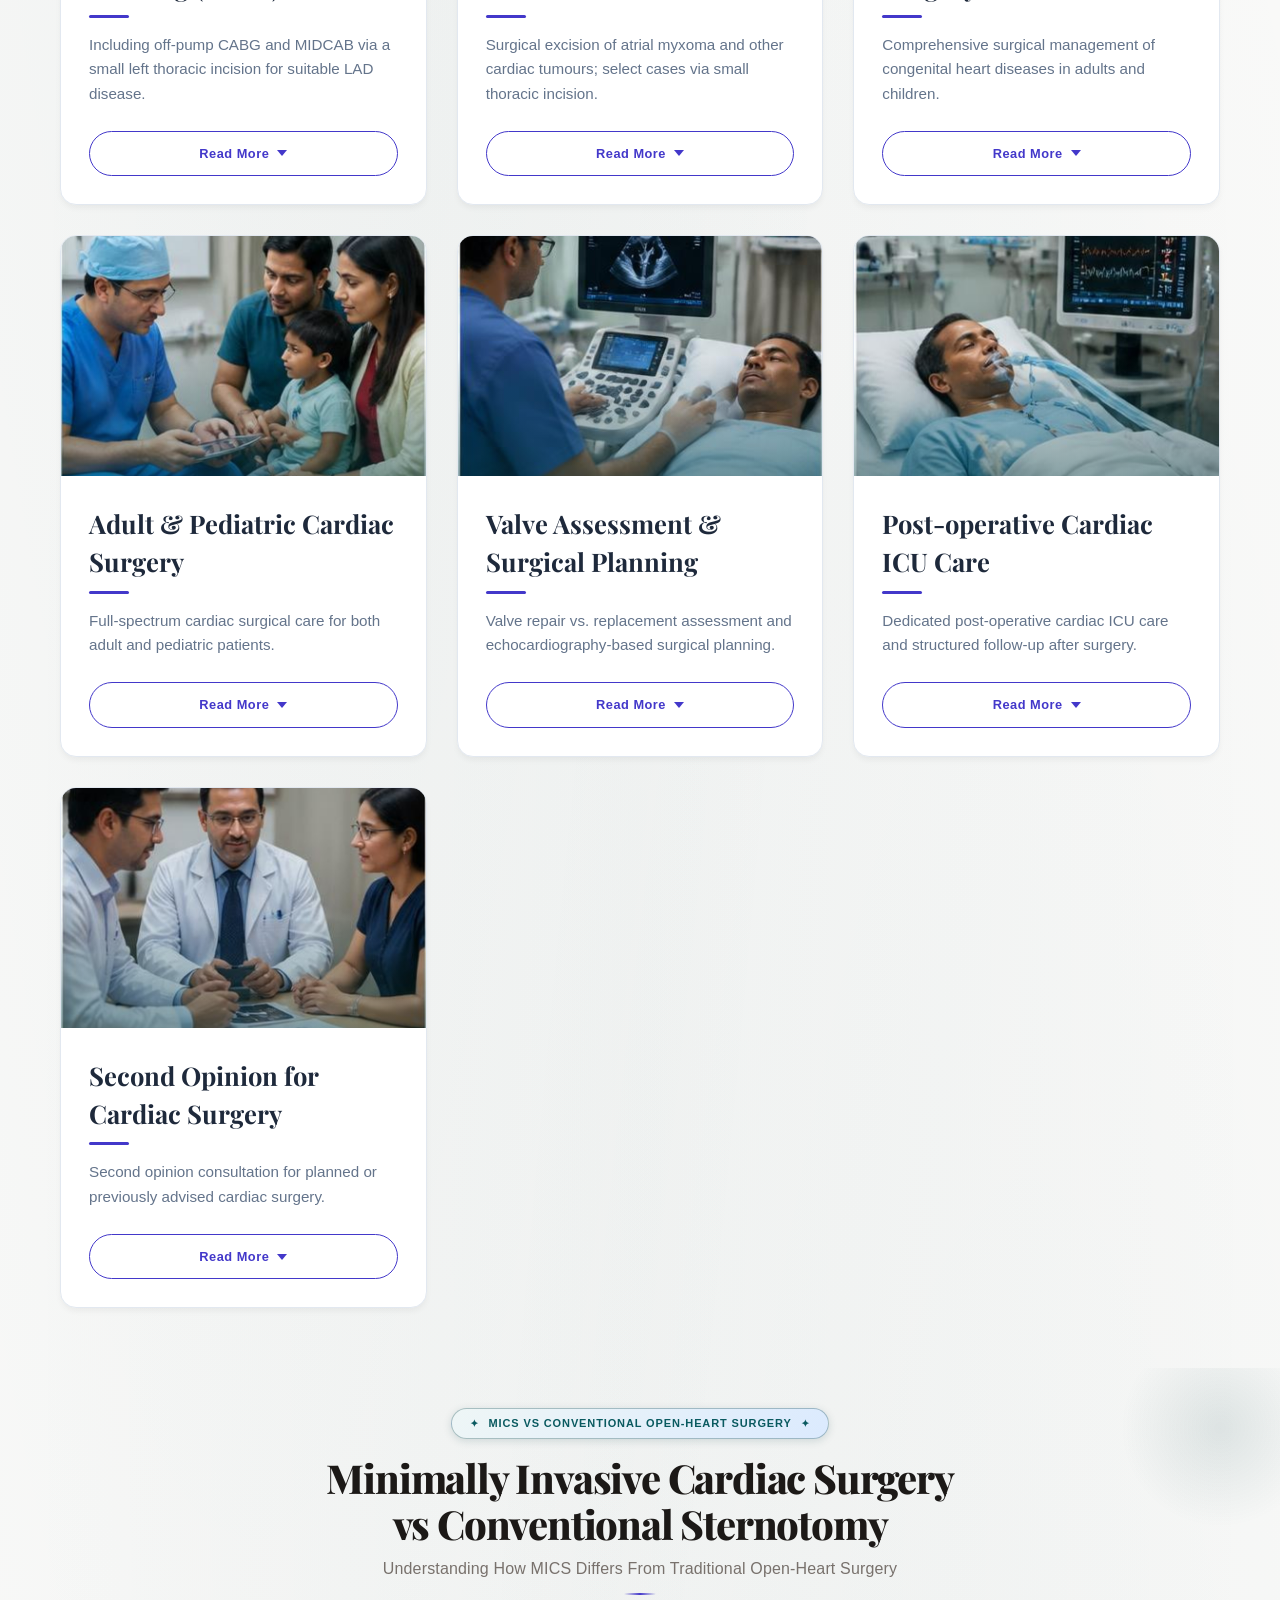
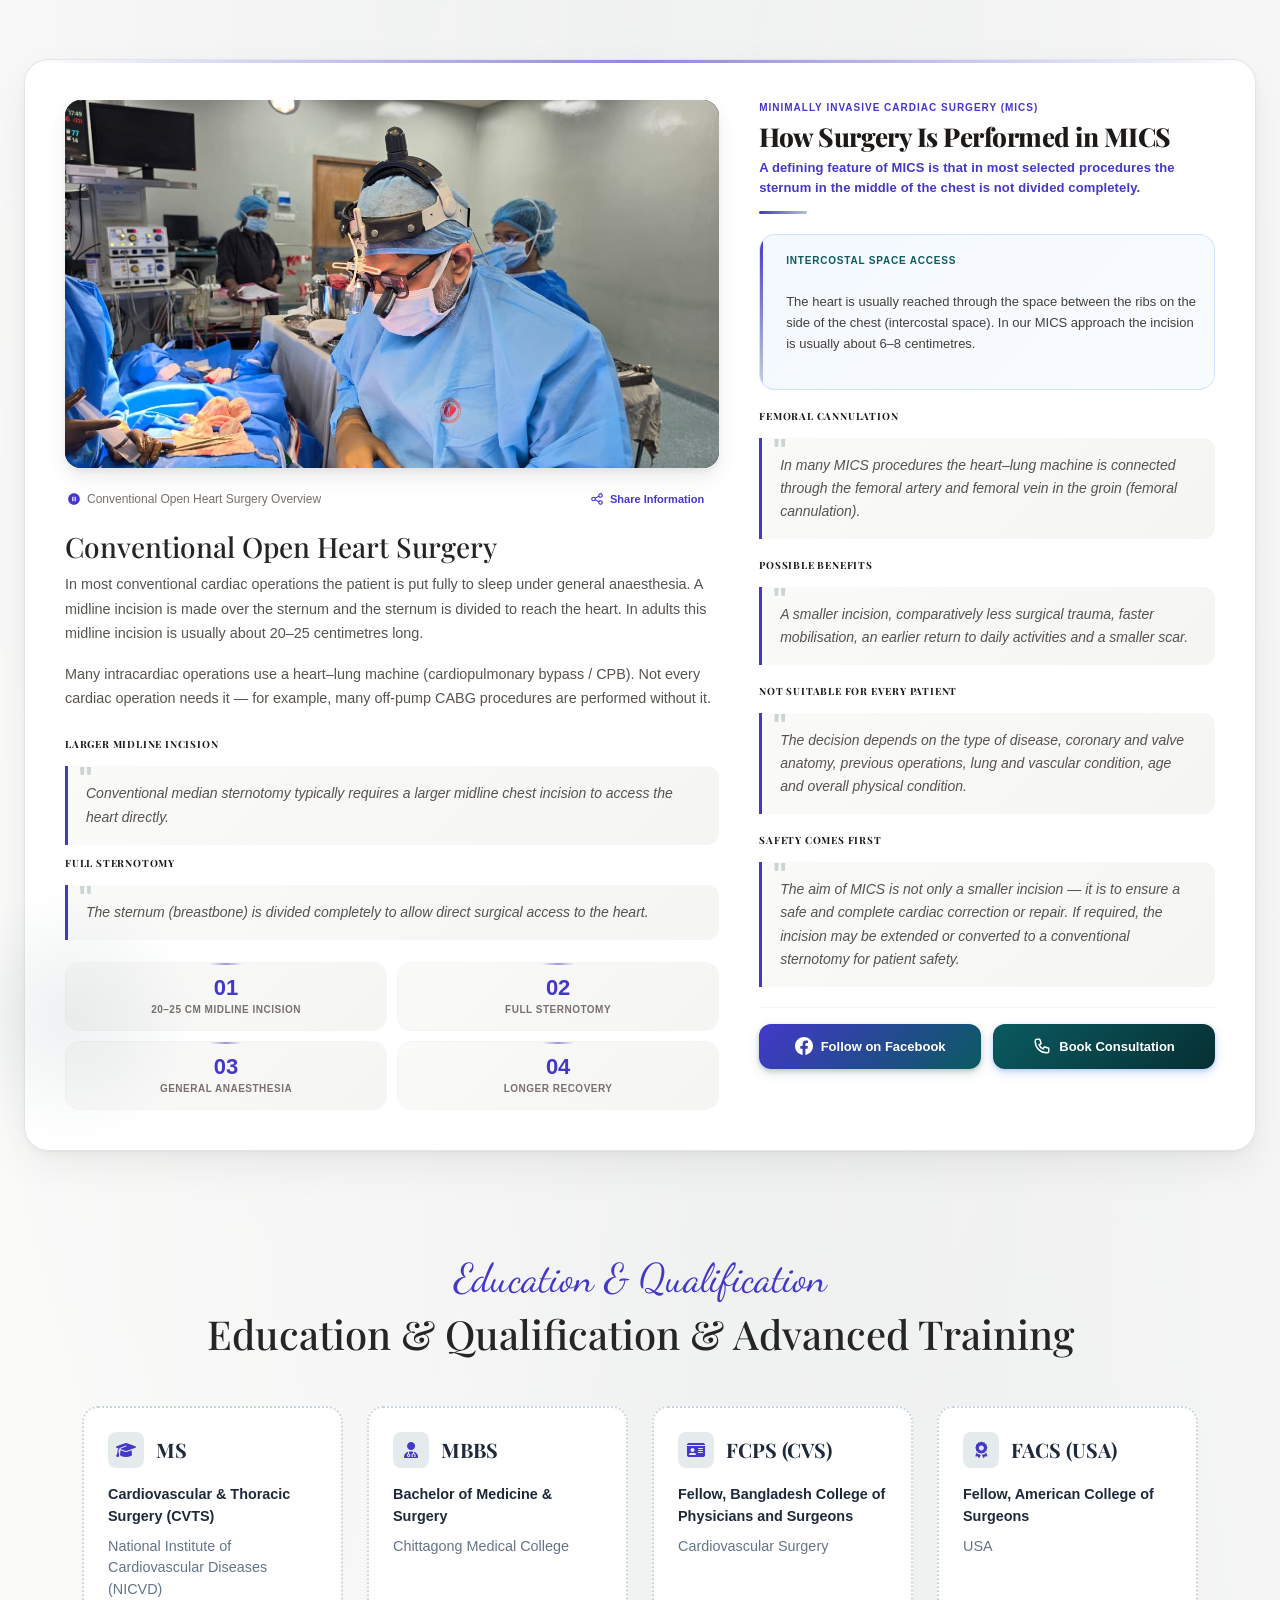
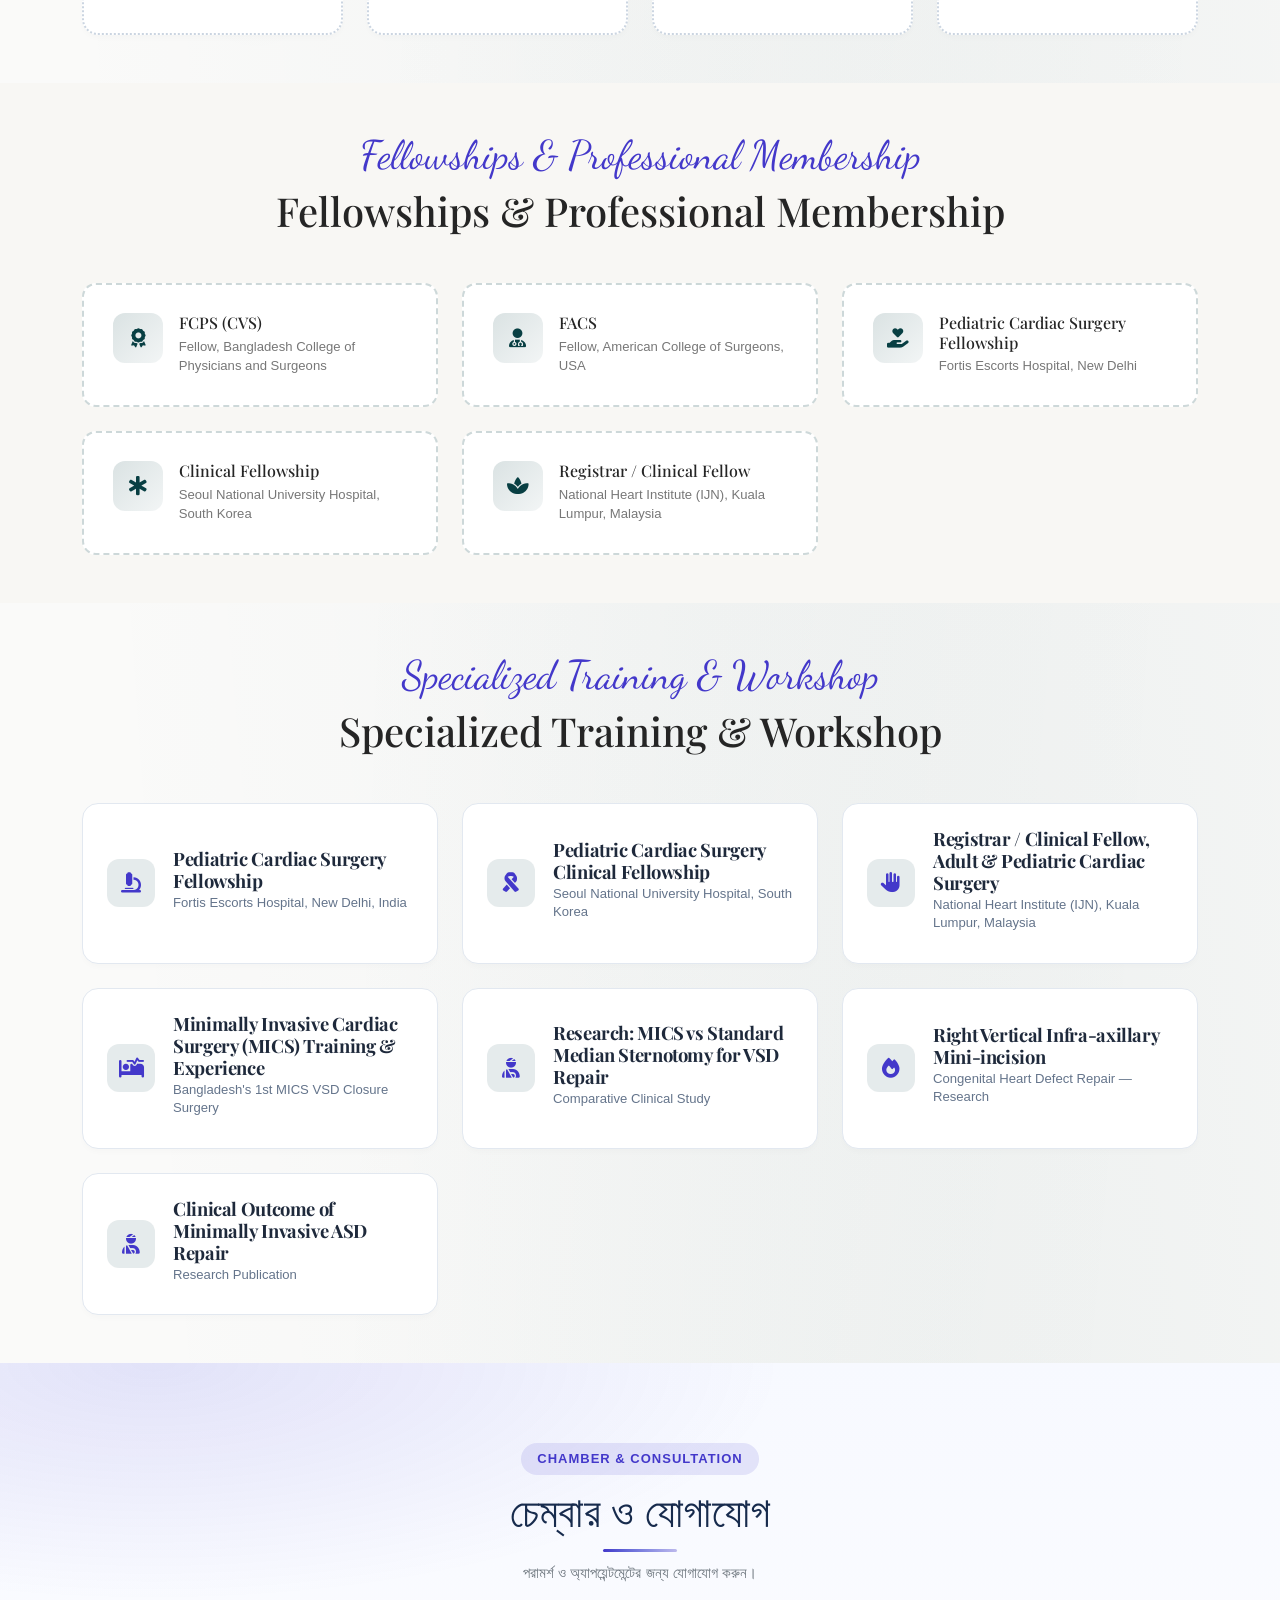
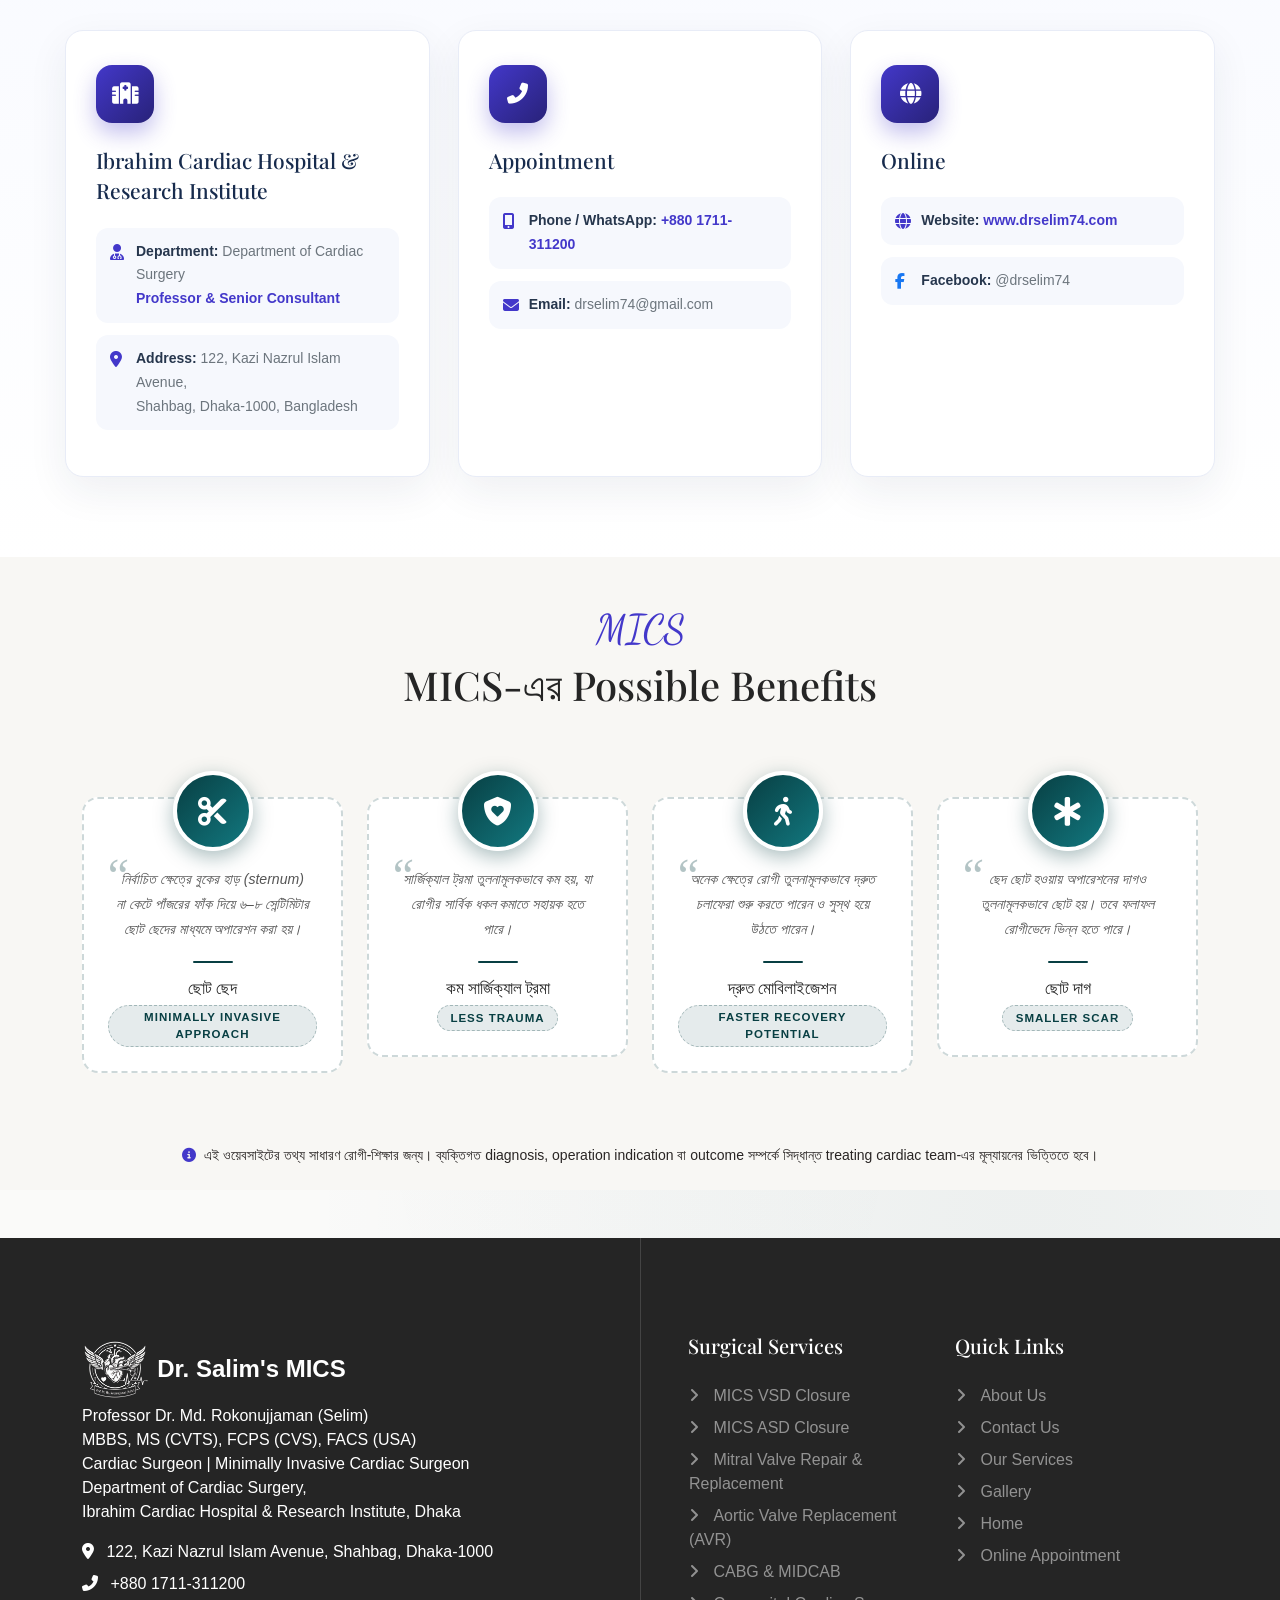
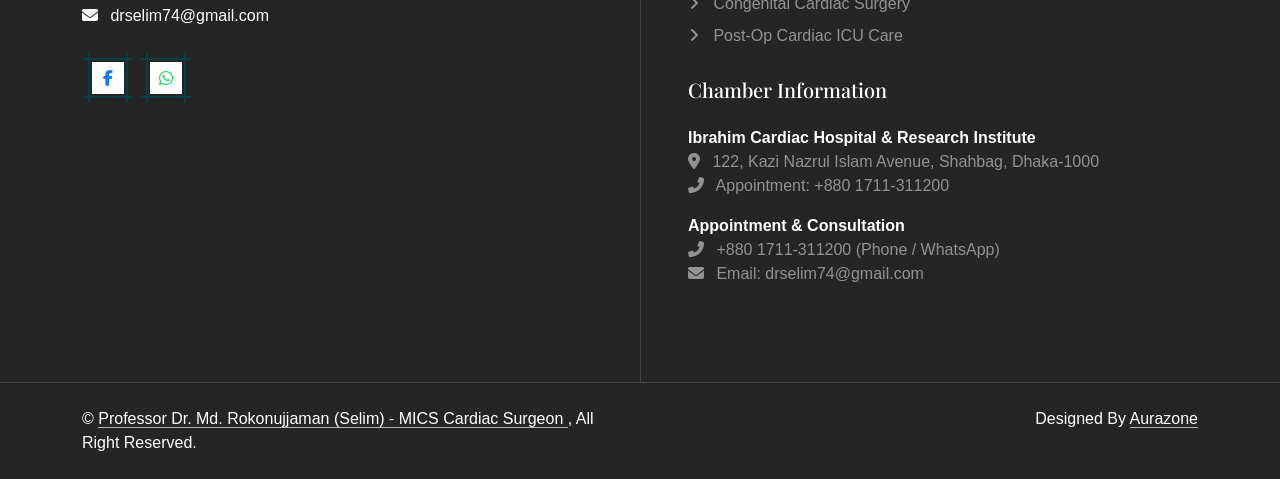
==== commit 51f1b7cb: "Changes Co-authored-by: shahinpro24bd-coder <317963804+shahinpro24bd-coder@users.noreply.github.com>" ====
--- a/public/index.html
+++ b/public/index.html
@@ -32,11 +32,6 @@
     <link href="css/html.css" rel="stylesheet">
     <link href="home.css" rel="stylesheet">
     <link href="css/site-theme.css" rel="stylesheet" />
-    <style id="hero-permanently-removed">
-        .hero1, .hero-header, .header-carousel, #hero, #hero-section, [data-section="hero"] {
-            display: none !important;
-        }
-    </style>
     <script src="js/theme-boot.js"></script>
 </head>
 
@@ -76,6 +71,45 @@
         </nav>
     </div>
     <!-- nav -->
+
+
+    <!-- mics hero -->
+    <section class="mics-hero" data-section="mics-hero">
+        <div class="mics-hero__inner">
+            <div class="mics-hero__photo">
+                <img src="img/dr-1.jpg" alt="Prof. Dr. Md. Rokonujjaman (Selim) in the operating theatre">
+            </div>
+            <div class="mics-hero__body">
+                <p class="mics-hero__script">Precision <span>&bull;</span> Excellence <span>&bull;</span> Safety <span>&bull;</span> Elegance</p>
+                <h1 class="mics-hero__title">
+                    <span class="l1">Minimally Invasive</span>
+                    <span class="l2">Cardiac Surgery</span>
+                </h1>
+                <div class="mics-hero__rule"><span>Adult &amp; Pediatric Cardiac Surgery</span></div>
+                <div class="mics-hero__pill">On a single platform</div>
+                <div class="mics-hero__name">Prof. Dr. Md. Rokonujjaman (Selim)</div>
+                <p class="mics-hero__degrees">MS (CVTS) &nbsp;&bull;&nbsp; FCPS (CVS) &nbsp;&bull;&nbsp; FACS (USA)</p>
+                <p class="mics-hero__role">Cardiac, Vascular &amp; Thoracic Surgeon</p>
+                <div class="mics-hero__ctas">
+                    <a class="btn" href="service.html"><i class="fas fa-play-circle"></i> Explore MICS</a>
+                    <a class="btn" href="contact.html"><i class="fas fa-calendar-check"></i> Book Appointment</a>
+                    <a class="btn" href="https://wa.me/8801711311200" target="_blank" rel="noopener"><i class="fab fa-whatsapp"></i> WhatsApp</a>
+                </div>
+            </div>
+            <div class="mics-hero__art">
+                <img src="img/mics-illustration.jpg" alt="Minimally invasive cardiac surgery illustration">
+            </div>
+        </div>
+        <div class="mics-hero__ticker">
+            <ul>
+                <li>Precision</li><li>Excellence</li><li>Quality</li><li>Safety</li>
+                <li>Minimally Invasive Technique</li><li>Adult &amp; Pediatric Cardiac Surgery</li>
+                <li>Precision</li><li>Excellence</li><li>Quality</li><li>Safety</li>
+                <li>Minimally Invasive Technique</li><li>Adult &amp; Pediatric Cardiac Surgery</li>
+            </ul>
+        </div>
+    </section>
+    <!-- mics hero -->
 
 
         <!-- appointment -->
--- a/public/home.css
+++ b/public/home.css
@@ -0,0 +1,1872 @@
+            :root {
+            --primary: var(--theme-primary);
+            --primary-dark: #063033;
+            --heading: #1e293b;
+            --bg: #f8fafc;
+            --surface: #ffffff;
+            --text-muted: #64748b;
+            --border: #e2e8f0;
+            --shadow-sm: 0 4px 6px -1px rgba(0, 0, 0, 0.05);
+            --shadow-lg: 0 20px 40px -12px rgba(8, 63, 67, 0.20);
+        }
+
+        /* ===== all styles use only ser1 – ser18 ===== */
+        .ser1 {
+            max-width: 1200px;
+            width: 100%;
+            margin: 0 auto;
+            padding: 60px 20px;
+   
+            font-family: 'Inter', sans-serif;
+            color: var(--heading);
+            min-height: 100vh;
+            display: flex;
+            flex-direction: column;
+            align-items: center;
+            justify-content: center;
+        }
+
+        .ser2 {
+            text-align: center;
+            margin-bottom: 50px;
+            animation: fadeDown 0.8s ease-out;
+            width: 100%;
+        }
+
+        .ser3 {
+            color: var(--primary);
+            font-weight: 600;
+            font-size: 0.85rem;
+            letter-spacing: 3px;
+            text-transform: uppercase;
+            display: block;
+            margin-bottom: 15px;
+        }
+
+        .ser4 {
+            font-family: 'Playfair Display', serif;
+            font-size: 2.8rem;
+            margin: 0 0 15px 0;
+            color: var(--heading);
+            font-weight: 700;
+        }
+
+        .ser5 {
+            color: var(--text-muted);
+            max-width: 600px;
+            margin: 0 auto;
+            font-size: 1.1rem;
+            font-weight: 300;
+        }
+
+        .ser6 {
+            display: grid;
+            grid-template-columns: repeat(auto-fit, minmax(330px, 1fr));
+            gap: 30px;
+            align-items: start;
+            width: 100%;
+            max-width: 1200px;
+        }
+
+        .ser7 {
+            background: var(--surface);
+            border-radius: 16px;
+            overflow: hidden;
+            box-shadow: var(--shadow-sm);
+            border: 1px solid var(--border);
+            display: flex;
+            flex-direction: column;
+            opacity: 0;
+            transform: translateY(20px);
+            animation: fadeUp 0.8s forwards;
+            transition: transform 0.4s ease, box-shadow 0.4s ease, border-color 0.4s ease;
+        }
+
+        .ser7:nth-child(1) { animation-delay: 0.1s; }
+        .ser7:nth-child(2) { animation-delay: 0.2s; }
+        .ser7:nth-child(3) { animation-delay: 0.3s; }
+
+        .ser7:hover {
+            transform: translateY(-8px);
+            box-shadow: var(--shadow-lg);
+            border-color: rgba(8, 63, 67, 0.4);
+        }
+
+        .ser8 {
+            height: 240px;
+            position: relative;
+            overflow: hidden;
+            flex-shrink: 0;
+        }
+
+        .ser9 {
+            width: 100%;
+            height: 100%;
+            background-size: cover;
+            background-position: center;
+            transition: transform 0.8s cubic-bezier(0.25, 0.46, 0.45, 0.94);
+        }
+
+        .ser8::after {
+            content: '';
+            position: absolute;
+            bottom: 0;
+            left: 0;
+            width: 100%;
+            height: 50%;
+            background: linear-gradient(to top, rgba(8, 63, 67, 0.45), transparent);
+            opacity: 0.9;
+            pointer-events: none;
+        }
+
+        .ser7:hover .ser9 {
+            transform: scale(1.08);
+        }
+
+        .ser10 {
+            padding: 28px;
+            display: flex;
+            flex-direction: column;
+            flex-grow: 1;
+        }
+
+        .ser11 {
+            font-family: 'Playfair Display', serif;
+            margin: 0 0 10px 0;
+            color: var(--heading);
+            font-size: 1.6rem;
+            font-weight: 700;
+        }
+
+        .ser12 {
+            width: 40px;
+            height: 3px;
+            background-color: var(--primary);
+            margin-bottom: 15px;
+            border-radius: 2px;
+            flex-shrink: 0;
+        }
+
+        .ser13 {
+            color: var(--text-muted);
+            margin-bottom: 0;
+            font-size: 0.95rem;
+            line-height: 1.6;
+        }
+
+        .ser14 {
+            max-height: 0;
+            overflow: hidden;
+            transition: max-height 0.5s cubic-bezier(0.25, 0.8, 0.25, 1), margin-top 0.5s ease;
+            color: #475569;
+            font-size: 0.9rem;
+            line-height: 1.7;
+        }
+
+        .ser7.expanded .ser14 {
+            margin-top: 20px;
+        }
+
+        .ser15 {
+            /* inner content wrapper */
+        }
+
+        .ser16 {
+            margin-top: 25px;
+            padding: 12px 20px;
+            background: transparent;
+            color: var(--primary);
+            text-align: center;
+            border: 1px solid var(--primary);
+            border-radius: 50px;
+            font-weight: 600;
+            font-size: 0.8rem;
+            cursor: pointer;
+            transition: all 0.3s ease;
+            display: flex;
+            align-items: center;
+            justify-content: center;
+            gap: 8px;
+            width: 100%;
+            letter-spacing: 0.5px;
+            user-select: none;
+        }
+
+        .ser16:hover {
+            background: var(--primary);
+            color: white;
+            border-color: var(--primary);
+        }
+
+        .ser17 {
+            /* button text */
+        }
+
+        .ser18 {
+            width: 0;
+            height: 0;
+            border-left: 5px solid transparent;
+            border-right: 5px solid transparent;
+            border-top: 6px solid currentColor;
+            transition: transform 0.3s ease;
+        }
+
+        .ser7.expanded .ser16 {
+            background: var(--primary);
+            color: white;
+        }
+
+        .ser7.expanded .ser18 {
+            transform: rotate(180deg);
+        }
+
+        @keyframes fadeUp {
+            to {
+                opacity: 1;
+                transform: translateY(0);
+            }
+        }
+
+        @keyframes fadeDown {
+            from {
+                opacity: 0;
+                transform: translateY(-20px);
+            }
+            to {
+                opacity: 1;
+                transform: translateY(0);
+            }
+        }
+
+        /* ===== responsive ===== */
+        @media (max-width: 768px) {
+            .ser4 {
+                font-size: 2.2rem;
+            }
+            .ser1 {
+                padding: 40px 15px;
+            }
+            .ser6 {
+                gap: 24px;
+            }
+        }
+
+        @media (max-width: 480px) {
+            .ser10 {
+                padding: 20px;
+            }
+            .ser11 {
+                font-size: 1.3rem;
+            }
+            .ser8 {
+                height: 180px;
+            }
+        }
+
+            * {
+        box-sizing: border-box;
+        margin: 0;
+        padding: 0;
+    }
+
+    body {
+        font-family: 'Inter', -apple-system, BlinkMacSystemFont, "Segoe UI", Roboto, sans-serif;
+        background: #fafaf9;
+        background-image:
+            radial-gradient(ellipse at 20% 0%, rgba(8, 63, 67,0.08) 0%, transparent 50%),
+            radial-gradient(ellipse at 80% 100%, rgba(8, 63, 67,0.06) 0%, transparent 50%),
+            radial-gradient(ellipse at 50% 50%, rgba(8, 63, 67,0.03) 0%, transparent 70%);
+        color: #292524;
+        -webkit-font-smoothing: antialiased;
+        min-height: 100vh;
+        overflow-x: hidden;
+    }
+
+    /* Scrollbar */
+    ::-webkit-scrollbar {
+        width: 6px;
+    }
+
+    ::-webkit-scrollbar-track {
+        background: transparent;
+    }
+
+    ::-webkit-scrollbar-thumb {
+        background: var(--theme-primary);
+        border-radius: 3px;
+    }
+
+    ::-webkit-scrollbar-thumb:hover {
+        background: #0A5A60;
+    }
+
+    /* Entrance animations */
+    @keyframes fadeInUp {
+        from {
+            opacity: 0;
+            transform: translateY(24px);
+        }
+        to {
+            opacity: 1;
+            transform: translateY(0);
+        }
+    }
+
+    @keyframes fadeInLeft {
+        from {
+            opacity: 0;
+            transform: translateX(-24px);
+        }
+        to {
+            opacity: 1;
+            transform: translateX(0);
+        }
+    }
+
+    @keyframes fadeInRight {
+        from {
+            opacity: 0;
+            transform: translateX(24px);
+        }
+        to {
+            opacity: 1;
+            transform: translateX(0);
+        }
+    }
+
+    @keyframes scaleIn {
+        from {
+            opacity: 0;
+            transform: scale(0.92);
+        }
+        to {
+            opacity: 1;
+            transform: scale(1);
+        }
+    }
+
+    @keyframes shimmer {
+        0% {
+            background-position: -200% center;
+        }
+        100% {
+            background-position: 200% center;
+        }
+    }
+
+    @keyframes floatBadge {
+        0%, 100% {
+            transform: translateY(0);
+        }
+        50% {
+            transform: translateY(-3px);
+        }
+    }
+
+    @keyframes slideInDivider {
+        from {
+            width: 0;
+        }
+        to {
+            width: 3rem;
+        }
+    }
+
+    /* Main container */
+    .video-L1 {
+        width: 100%;
+        max-width: 80rem;
+        margin-left: auto;
+        margin-right: auto;
+        padding: 2.5rem 1.5rem 3.5rem;
+        position: relative;
+        overflow: hidden;
+    }
+
+    /* Decorative floating orbs */
+    .video-L1::before {
+        content: '';
+        position: absolute;
+        top: -40px;
+        right: -40px;
+        width: 200px;
+        height: 200px;
+        background: radial-gradient(
+            circle,
+            rgba(8, 63, 67,0.1) 0%,
+            transparent 70%
+        );
+        border-radius: 50%;
+        pointer-events: none;
+        animation: floatBadge 6s ease-in-out infinite;
+    }
+
+    .video-L1::after {
+        content: '';
+        position: absolute;
+        bottom: 60px;
+        left: -60px;
+        width: 260px;
+        height: 260px;
+        background: radial-gradient(
+            circle,
+            rgba(8, 63, 67,0.07) 0%,
+            transparent 70%
+        );
+        border-radius: 50%;
+        pointer-events: none;
+        animation: floatBadge 8s ease-in-out infinite reverse;
+    }
+
+    /* Header section */
+    .video-L2 {
+        text-align: center;
+        max-width: 40rem;
+        margin-left: auto;
+        margin-right: auto;
+        margin-bottom: 3rem;
+        animation: fadeInUp 0.7s ease-out both;
+    }
+
+    .video-L3 {
+        display: inline-block;
+        padding: 0.375rem 1.125rem;
+        background: linear-gradient(135deg, #eef6f6, #DBEAFE);
+        color: #0A5A60;
+        border-radius: 9999px;
+        font-size: 0.6875rem;
+        font-weight: 700;
+        text-transform: uppercase;
+        letter-spacing: 0.08em;
+        margin-bottom: 1rem;
+        border: 1px solid rgba(8, 63, 67,0.3);
+        box-shadow: 0 2px 8px rgba(8, 63, 67,0.15);
+        animation: floatBadge 4s ease-in-out infinite;
+        position: relative;
+    }
+
+    .video-L3::before {
+        content: '✦';
+        margin-right: 6px;
+        font-size: 0.625rem;
+    }
+
+    .video-L3::after {
+        content: '✦';
+        margin-left: 6px;
+        font-size: 0.625rem;
+    }
+
+    .video-L4 {
+        font-size: 2rem;
+        font-weight: 800;
+        color: #1c1917;
+        letter-spacing: -0.03em;
+        line-height: 1.15;
+        margin: 0 0 0.625rem;
+    }
+
+    @media (min-width: 640px) {
+        .video-L4 {
+            font-size: 2.5rem;
+        }
+    }
+
+    .video-L5 {
+        color: #78716c;
+        font-size: 1rem;
+        font-weight: 500;
+        letter-spacing: 0.01em;
+        position: relative;
+        display: inline-block;
+    }
+
+    .video-L5::after {
+        content: '';
+        display: block;
+        width: 2rem;
+        height: 2px;
+        background: linear-gradient(
+            90deg,
+            transparent,
+            var(--theme-primary),
+            transparent
+        );
+        margin: 0.75rem auto 0;
+        border-radius: 9999px;
+    }
+
+    /* Main card */
+    .video-L6 {
+        display: grid;
+        grid-template-columns: 1fr;
+        gap: 2rem;
+        align-items: stretch;
+        background: rgba(255, 255, 255, 0.95);
+        backdrop-filter: blur(16px);
+        border-radius: 1.5rem;
+        padding: 2rem;
+        box-shadow:
+            0 1px 2px rgba(0,0,0,0.04),
+            0 4px 12px rgba(0,0,0,0.04),
+            0 16px 40px rgba(0,0,0,0.06);
+        border: 1px solid rgba(8, 63, 67,0.12);
+        position: relative;
+        overflow: hidden;
+        animation: scaleIn 0.6s ease-out 0.2s both;
+    }
+
+    .video-L6::before {
+        content: '';
+        position: absolute;
+        top: 0;
+        left: 0;
+        right: 0;
+        height: 3px;
+        background: linear-gradient(
+            90deg,
+            transparent,
+            var(--theme-primary),
+            transparent
+        );
+        opacity: 0.6;
+    }
+
+    @media (min-width: 1024px) {
+        .video-L6 {
+            grid-template-columns: repeat(12, minmax(0, 1fr));
+            padding: 2.5rem;
+            gap: 2.5rem;
+        }
+    }
+
+    /* Video column */
+    .video-L7 {
+        display: flex;
+        flex-direction: column;
+        gap: 0.75rem;
+        animation: fadeInLeft 0.7s ease-out 0.4s both;
+    }
+
+    @media (min-width: 1024px) {
+        .video-L7 {
+            grid-column: span 7 / span 7;
+        }
+    }
+
+    /* Video wrapper */
+    .video-L8 {
+        position: relative;
+        width: 100%;
+        overflow: hidden;
+        border-radius: 1rem;
+        box-shadow:
+            0 4px 6px rgba(0,0,0,0.05),
+            0 10px 20px rgba(0,0,0,0.08),
+            inset 0 0 0 1px rgba(8, 63, 67,0.1);
+        background-color: #1c1917;
+        padding-top: 56.25%;
+        transition: box-shadow 0.4s ease, transform 0.4s ease;
+    }
+
+    .video-L8:hover {
+        box-shadow:
+            0 8px 12px rgba(0,0,0,0.08),
+            0 20px 40px rgba(0,0,0,0.12),
+            0 0 0 2px rgba(8, 63, 67,0.2);
+        transform: translateY(-2px);
+    }
+
+    .video-embed-iframe {
+        position: absolute;
+        top: 0;
+        left: 0;
+        width: 100%;
+        height: 100%;
+        border: 0;
+        overflow: hidden;
+    }
+
+    /* Video footer */
+    .video-L9 {
+        display: flex;
+        align-items: center;
+        justify-content: space-between;
+        font-size: 0.75rem;
+        color: #78716c;
+        padding: 0.25rem 0.125rem;
+    }
+
+    .video-L10 {
+        display: flex;
+        align-items: center;
+        gap: 0.375rem;
+        font-weight: 500;
+        transition: color 0.2s;
+    }
+
+    .video-L10 svg {
+        width: 0.875rem;
+        height: 0.875rem;
+        color: var(--theme-primary);
+    }
+
+    .video-L11 {
+        color: var(--theme-primary);
+        background: none;
+        border: 1px solid transparent;
+        cursor: pointer;
+        font-weight: 600;
+        display: flex;
+        align-items: center;
+        gap: 0.375rem;
+        padding: 0.375rem 0.75rem;
+        font-size: 0.6875rem;
+        border-radius: 0.5rem;
+        transition: all 0.25s ease;
+        position: relative;
+        overflow: hidden;
+    }
+
+    .video-L11::before {
+        content: '';
+        position: absolute;
+        inset: 0;
+        background: rgba(8, 63, 67,0.06);
+        border-radius: inherit;
+        transform: scale(0);
+        transition: transform 0.3s ease;
+    }
+
+    .video-L11:hover::before {
+        transform: scale(1);
+    }
+
+    .video-L11:hover {
+        color: #0A5A60;
+        border-color: rgba(8, 63, 67,0.2);
+    }
+
+    .video-L11 svg {
+        width: 0.875rem;
+        height: 0.875rem;
+        position: relative;
+        z-index: 1;
+        transition: transform 0.3s ease;
+    }
+
+    .video-L11:hover svg {
+        transform: rotate(15deg) scale(1.1);
+    }
+
+    .video-L11 span {
+        position: relative;
+        z-index: 1;
+    }
+
+    /* Key Specializations Section */
+    .spec-section {
+        margin-top: 0.5rem;
+        display: flex;
+        flex-direction: column;
+        gap: 0.625rem;
+    }
+
+    .spec-title {
+        font-size: 0.625rem;
+        font-weight: 700;
+        color: #0A5A60;
+        text-transform: uppercase;
+        letter-spacing: 0.08em;
+        display: flex;
+        align-items: center;
+        gap: 0.5rem;
+    }
+
+    .spec-title::after {
+        content: '';
+        flex: 1;
+        height: 1px;
+        background: linear-gradient(
+            90deg,
+            rgba(8, 63, 67,0.25),
+            transparent
+        );
+    }
+
+    .spec-tags {
+        display: flex;
+        flex-wrap: wrap;
+        gap: 0.375rem;
+    }
+
+    .spec-tag {
+        display: inline-flex;
+        align-items: center;
+        gap: 0.25rem;
+        padding: 0.375rem 0.6875rem;
+        background: rgba(239,246,255,0.55);
+        border: 1px solid rgba(191,219,254,0.7);
+        border-radius: 9999px;
+        font-size: 0.6875rem;
+        font-weight: 600;
+        color: #0A5A60;
+        transition: all 0.25s ease;
+        cursor: default;
+    }
+
+    .spec-tag:hover {
+        background: rgba(219,234,254,0.75);
+        border-color: rgba(8, 63, 67,0.3);
+        transform: translateY(-1px);
+        box-shadow: 0 2px 8px rgba(8, 63, 67,0.1);
+    }
+
+    .spec-tag svg {
+        width: 0.75rem;
+        height: 0.75rem;
+        color: var(--theme-primary);
+        flex-shrink: 0;
+    }
+
+    /* Quick Stats Section */
+    .stats-section {
+        display: grid;
+        grid-template-columns: repeat(2, 1fr);
+        gap: 0.625rem;
+        margin-top: 0.625rem;
+    }
+
+    .stat-card {
+        background: linear-gradient(135deg, #fafaf9, #f5f5f4);
+        border: 1px solid #f5f5f4;
+        border-radius: 0.875rem;
+        padding: 0.875rem;
+        text-align: center;
+        transition: all 0.3s ease;
+        position: relative;
+        overflow: hidden;
+    }
+
+    .stat-card::before {
+        content: '';
+        position: absolute;
+        top: 0;
+        left: 50%;
+        transform: translateX(-50%);
+        width: 2rem;
+        height: 2px;
+        background: linear-gradient(
+            90deg,
+            transparent,
+            var(--theme-primary),
+            transparent
+        );
+        opacity: 0.5;
+    }
+
+    .stat-card:hover {
+        border-color: rgba(8, 63, 67,0.2);
+        box-shadow: 0 4px 12px rgba(8, 63, 67,0.08);
+        transform: translateY(-2px);
+    }
+
+    .stat-number {
+        font-size: 1.375rem;
+        font-weight: 800;
+        color: var(--theme-primary);
+        line-height: 1;
+        margin-bottom: 0.25rem;
+    }
+
+    .stat-label {
+        font-size: 0.625rem;
+        font-weight: 600;
+        color: #78716c;
+        text-transform: uppercase;
+        letter-spacing: 0.05em;
+        line-height: 1.3;
+    }
+
+    /* Info column */
+    .video-L12 {
+        display: flex;
+        flex-direction: column;
+        gap: 1.25rem;
+        animation: fadeInRight 0.7s ease-out 0.5s both;
+    }
+
+    @media (min-width: 1024px) {
+        .video-L12 {
+            grid-column: span 5 / span 5;
+        }
+    }
+
+    /* Name block */
+    .video-L13 {
+        position: relative;
+    }
+
+    .video-L13 span {
+        font-size: 0.625rem;
+        font-weight: 700;
+        letter-spacing: 0.1em;
+        color: var(--theme-primary);
+        text-transform: uppercase;
+        display: block;
+        margin-bottom: 0.375rem;
+    }
+
+    .video-L13 h3 {
+        font-size: 1.625rem;
+        font-weight: 800;
+        color: #1c1917;
+        letter-spacing: -0.02em;
+        line-height: 1.2;
+        margin: 0;
+    }
+
+    .video-L13 p {
+        font-size: 0.8125rem;
+        font-weight: 600;
+        color: var(--theme-primary);
+        margin: 0.375rem 0 0;
+        letter-spacing: 0.01em;
+    }
+
+    .video-divider {
+        width: 3rem;
+        height: 3px;
+        background: linear-gradient(
+            90deg,
+            var(--theme-primary),
+            rgba(8, 63, 67,0.3)
+        );
+        border-radius: 9999px;
+        margin-top: 0.875rem;
+        animation: slideInDivider 0.8s ease-out 0.8s both;
+    }
+
+    /* Description */
+    .video-L14 {
+        color: #57534e;
+        font-size: 0.9rem;
+        line-height: 1.7;
+        margin: 0;
+    }
+
+    /* Qualifications card */
+    .video-L15 {
+        background: linear-gradient(
+            135deg,
+            rgba(239,246,255,0.7),
+            rgba(239,246,255,0.4)
+        );
+        border: 1px solid rgba(191,219,254,0.7);
+        border-radius: 1rem;
+        padding: 1.125rem;
+        display: flex;
+        flex-direction: column;
+        gap: 0.5rem;
+        transition: all 0.3s ease;
+        position: relative;
+        overflow: hidden;
+    }
+
+    .video-L15::before {
+        content: '';
+        position: absolute;
+        top: 0;
+        left: 0;
+        width: 3px;
+        height: 100%;
+        background: linear-gradient(
+            to bottom,
+            var(--theme-primary),
+            rgba(8, 63, 67,0.2)
+        );
+        border-radius: 0 2px 2px 0;
+    }
+
+    .video-L15:hover {
+        border-color: rgba(8, 63, 67,0.35);
+        box-shadow: 0 4px 16px rgba(8, 63, 67,0.1);
+        transform: translateX(2px);
+    }
+
+    .video-L15 p.title-p {
+        font-size: 0.625rem;
+        font-weight: 700;
+        color: #0A5A60;
+        text-transform: uppercase;
+        letter-spacing: 0.08em;
+        padding-left: 0.5rem;
+    }
+
+    .video-L15 p.desc-p {
+        font-size: 0.8125rem;
+        color: #44403c;
+        line-height: 1.6;
+        padding-left: 0.5rem;
+    }
+
+    .video-L15 p.bmdc-p {
+        font-size: 0.75rem;
+        font-weight: 600;
+        color: #1c1917;
+        padding-top: 0.5rem;
+        border-top: 1px solid rgba(191,219,254,0.6);
+        margin-top: 0.125rem;
+        padding-left: 0.5rem;
+        transition: color 0.2s;
+    }
+
+    .video-L15 p.bmdc-p span {
+        color: var(--theme-primary);
+        font-weight: 700;
+    }
+
+    /* Philosophy quote */
+    .video-L16 {
+        display: flex;
+        flex-direction: column;
+        gap: 0.5rem;
+    }
+
+    .video-L16 h4 {
+        font-size: 0.625rem;
+        font-weight: 700;
+        color: #1c1917;
+        text-transform: uppercase;
+        letter-spacing: 0.08em;
+    }
+
+    .video-L16 p {
+        font-size: 0.875rem;
+        color: #57534e;
+        font-style: italic;
+        background: linear-gradient(135deg, #fafaf9, #f5f5f4);
+        border-left: 3px solid var(--theme-primary);
+        padding: 1rem 1.125rem;
+        border-top-right-radius: 0.75rem;
+        border-bottom-right-radius: 0.75rem;
+        line-height: 1.65;
+        margin: 0;
+        transition: all 0.3s ease;
+        position: relative;
+    }
+
+    .video-L16 p::before {
+        content: '"';
+        position: absolute;
+        top: -4px;
+        left: 10px;
+        font-size: 2rem;
+        color: rgba(8, 63, 67,0.2);
+        font-style: normal;
+        font-weight: 800;
+        line-height: 1;
+    }
+
+    .video-L16 p:hover {
+        border-left-color: #0A5A60;
+        background: linear-gradient(135deg, #fafaf9, #f5f5f4);
+        box-shadow: 0 2px 12px rgba(8, 63, 67,0.08);
+    }
+
+    /* Buttons */
+    .video-L17 {
+        padding-top: 1rem;
+        border-top: 1px solid #f5f5f4;
+        display: flex;
+        align-items: center;
+        gap: 0.75rem;
+    }
+
+    .btn-facebook {
+        flex: 1;
+        background: linear-gradient(135deg, var(--theme-primary), #0A5A60);
+        color: #ffffff;
+        padding: 0.8125rem 1.125rem;
+        border-radius: 0.75rem;
+        font-weight: 600;
+        font-size: 0.8125rem;
+        text-decoration: none;
+        text-align: center;
+        box-shadow:
+            0 2px 4px rgba(8, 63, 67,0.2),
+            0 4px 12px rgba(8, 63, 67,0.15);
+        display: flex;
+        align-items: center;
+        justify-content: center;
+        gap: 0.5rem;
+        transition: all 0.3s ease;
+        position: relative;
+        overflow: hidden;
+    }
+
+    .btn-facebook::before {
+        content: '';
+        position: absolute;
+        top: 0;
+        left: -100%;
+        width: 100%;
+        height: 100%;
+        background: linear-gradient(
+            90deg,
+            transparent,
+            rgba(255,255,255,0.15),
+            transparent
+        );
+        transition: left 0.5s ease;
+    }
+
+    .btn-facebook:hover::before {
+        left: 100%;
+    }
+
+    .btn-facebook:hover {
+        background: linear-gradient(135deg, #0A5A60, #063033);
+        transform: translateY(-2px);
+        box-shadow:
+            0 4px 8px rgba(8, 63, 67,0.25),
+            0 8px 20px rgba(8, 63, 67,0.2);
+    }
+
+    .btn-facebook:active {
+        transform: translateY(0);
+    }
+
+    .btn-facebook svg {
+        width: 1.125rem;
+        height: 1.125rem;
+        fill: currentColor;
+        flex-shrink: 0;
+    }
+
+    .btn-appointment {
+        flex: 1;
+        background: linear-gradient(135deg, #0A5A60, #063033);
+        color: #ffffff;
+        padding: 0.8125rem 1.125rem;
+        border-radius: 0.75rem;
+        font-weight: 600;
+        font-size: 0.8125rem;
+        text-decoration: none;
+        text-align: center;
+        box-shadow:
+            0 2px 4px rgba(3,84,214,0.2),
+            0 4px 12px rgba(3,84,214,0.15);
+        display: flex;
+        align-items: center;
+        justify-content: center;
+        gap: 0.5rem;
+        transition: all 0.3s ease;
+        position: relative;
+        overflow: hidden;
+    }
+
+    .btn-appointment::before {
+        content: '';
+        position: absolute;
+        top: 0;
+        left: -100%;
+        width: 100%;
+        height: 100%;
+        background: linear-gradient(
+            90deg,
+            transparent,
+            rgba(255,255,255,0.15),
+            transparent
+        );
+        transition: left 0.5s ease;
+    }
+
+    .btn-appointment:hover::before {
+        left: 100%;
+    }
+
+    .btn-appointment:hover {
+        background: linear-gradient(135deg, #063033, #013A98);
+        transform: translateY(-2px);
+        box-shadow:
+            0 4px 8px rgba(3,84,214,0.25),
+            0 8px 20px rgba(3,84,214,0.2);
+    }
+
+    .btn-appointment:active {
+        transform: translateY(0);
+    }
+
+    .btn-appointment svg {
+        width: 1.125rem;
+        height: 1.125rem;
+        fill: none;
+        stroke: currentColor;
+        stroke-width: 2;
+        flex-shrink: 0;
+    }
+
+    /* Toast notification */
+    .toast-notification {
+        position: fixed;
+        bottom: 24px;
+        right: 24px;
+        background: linear-gradient(135deg, #1c1917, #292524);
+        color: #ffffff;
+        padding: 14px 24px;
+        border-radius: 14px;
+        box-shadow:
+            0 4px 8px rgba(0,0,0,0.1),
+            0 12px 32px rgba(0,0,0,0.15);
+        font-size: 0.8125rem;
+        font-weight: 500;
+        z-index: 9999;
+        display: flex;
+        align-items: center;
+        gap: 10px;
+        border: 1px solid rgba(8, 63, 67,0.2);
+        transform: translateX(120%);
+        opacity: 0;
+        transition: all 0.4s cubic-bezier(0.34, 1.56, 0.64, 1);
+    }
+
+    .toast-notification.visible {
+        transform: translateX(0);
+        opacity: 1;
+    }
+
+    .toast-notification.hiding {
+        transform: translateX(120%);
+        opacity: 0;
+        transition: all 0.3s ease-in;
+    }
+
+    .toast-icon {
+        width: 20px;
+        height: 20px;
+        background: rgba(8, 63, 67,0.15);
+        border-radius: 50%;
+        display: flex;
+        align-items: center;
+        justify-content: center;
+        flex-shrink: 0;
+    }
+
+    .toast-icon svg {
+        width: 12px;
+        height: 12px;
+        color: var(--theme-primary);
+    }
+
+    /* Mobile */
+    @media (max-width: 640px) {
+        .video-L1 {
+            padding: 1.5rem 1rem 2.5rem;
+        }
+
+        .video-L6 {
+            padding: 1.25rem;
+            gap: 1.5rem;
+        }
+
+        .video-L17 {
+            flex-direction: column;
+        }
+
+        .video-L4 {
+            font-size: 1.75rem;
+        }
+
+        .video-L13 h3 {
+            font-size: 1.375rem;
+        }
+
+        .btn-facebook,
+        .btn-appointment {
+            width: 100%;
+        }
+
+        .stats-section {
+            grid-template-columns: repeat(2, 1fr);
+        }
+    }
+
+    /* Smooth focus states */
+    *:focus-visible {
+        outline: 2px solid var(--theme-primary);
+        outline-offset: 2px;
+        border-radius: 4px;
+    }
+
+    /* Custom styles for credentials cards matching reference image */
+    .cred-custom-card {
+        background: #ffffff;
+        border: 2px dotted #cbd5e1;
+        border-radius: 16px;
+        padding: 24px;
+        height: 100%;
+        transition: all 0.3s ease;
+        box-shadow: 0 4px 6px -1px rgba(0, 0, 0, 0.02);
+    }
+    .cred-custom-card:hover {
+        border-color: var(--theme-primary);
+        box-shadow: 0 10px 20px -5px rgba(8, 63, 67, 0.1);
+    }
+    .cred-icon-title {
+        display: flex;
+        align-items: center;
+        gap: 12px;
+        margin-bottom: 16px;
+    }
+    .cred-icon-box {
+        width: 36px;
+        height: 36px;
+        background: rgba(8, 63, 67, 0.1);
+        color: var(--theme-primary);
+        border-radius: 8px;
+        display: flex;
+        align-items: center;
+        justify-content: center;
+        font-size: 1rem;
+    }
+    .cred-title {
+        font-family: 'Playfair Display', serif;
+        font-size: 1.25rem;
+        font-weight: 700;
+        color: #1e293b;
+        margin: 0;
+    }
+    .cred-body p {
+        font-size: 0.9rem;
+        color: #64748b;
+        margin-bottom: 8px;
+        line-height: 1.5;
+    }
+    .cred-body p strong {
+        color: #1e293b;
+    }
+
+
+
+
+
+
+
+
+
+
+
+
+
+
+
+
+
+
+
+
+
+
+
+
+
+
+
+
+
+
+
+
+
+
+
+
+
+      /* --- Professional Memberships --- */
+.membership-card {
+    background: #ffffff;
+    border: 1px solid #e2e8f0;
+    border-radius: 16px;
+    padding: 24px;
+    display: flex;
+    align-items: center;
+    gap: 18px;
+    transition: all 0.3s ease;
+    box-shadow: 0 4px 6px -1px rgba(0, 0, 0, 0.02);
+    height: 100%;
+}
+
+.membership-card:hover {
+    border-color: var(--theme-primary);
+    box-shadow: 0 10px 20px -5px rgba(8, 63, 67, 0.12);
+    transform: translateY(-4px);
+}
+
+.membership-icon {
+    width: 48px;
+    height: 48px;
+    background: rgba(8, 63, 67, 0.1);
+    color: var(--theme-primary);
+    border-radius: 12px;
+    display: flex;
+    align-items: center;
+    justify-content: center;
+    font-size: 1.25rem;
+    flex-shrink: 0;
+}
+
+.membership-body {
+    flex-grow: 1;
+}
+
+.membership-org {
+    font-family: 'Playfair Display', serif;
+    font-size: 1.15rem;
+    font-weight: 700;
+    color: #1e293b;
+    margin: 0 0 2px 0;
+    letter-spacing: -0.02em;
+}
+
+.membership-name {
+    font-size: 0.82rem;
+    color: #64748b;
+    margin: 0 0 6px 0;
+    line-height: 1.4;
+}
+
+.membership-badge {
+    display: inline-block;
+    background: rgba(8, 63, 67, 0.08);
+    color: var(--theme-primary);
+    font-size: 0.65rem;
+    font-weight: 700;
+    padding: 3px 12px;
+    border-radius: 50px;
+    letter-spacing: 0.5px;
+    text-transform: uppercase;
+    border: 1px solid rgba(8, 63, 67, 0.15);
+}
+
+@media (max-width: 768px) {
+    .membership-card {
+        padding: 18px;
+        gap: 14px;
+    }
+    .membership-icon {
+        width: 40px;
+        height: 40px;
+        font-size: 1rem;
+    }
+    .membership-org {
+        font-size: 1rem;
+    }
+}
+
+
+
+
+
+
+
+
+
+
+
+
+
+
+
+
+
+
+
+
+
+
+
+
+
+.chambers-section {
+    padding: 80px 20px;
+    background: #f4fafa;
+}
+
+.chambers-title {
+    text-align: center;
+    max-width: 650px;
+    margin: 0 auto 45px;
+}
+
+.chambers-title span {
+    color: var(--theme-primary);
+    font-size: 13px;
+    font-weight: 700;
+    letter-spacing: 1px;
+}
+
+.chambers-title h2 {
+    color: #172b4d;
+    font-size: 36px;
+    margin: 10px 0;
+}
+
+.chambers-title p {
+    color: #6c757d;
+    font-size: 15px;
+    margin: 0;
+}
+
+
+/* Cards Grid */
+
+.chambers-grid {
+    max-width: 1150px;
+    margin: auto;
+    display: grid;
+    grid-template-columns: repeat(3, 1fr);
+    gap: 25px;
+}
+
+
+/* Card */
+
+.chamber-card {
+    background: #ffffff;
+    padding: 30px;
+    border-radius: 12px;
+    border: 1px solid #e2ebf8;
+    box-shadow: 0 8px 25px rgba(8, 63, 67, 0.07);
+    transition: all 0.3s ease;
+    position: relative;
+}
+
+.chamber-card:hover {
+    transform: translateY(-6px);
+    box-shadow: 0 15px 35px rgba(8, 63, 67, 0.14);
+    border-color: var(--theme-primary);
+}
+
+
+/* Top Blue Line */
+
+.chamber-card::before {
+    content: "";
+    position: absolute;
+    top: 0;
+    left: 25px;
+    right: 25px;
+    height: 3px;
+    background: var(--theme-primary);
+    border-radius: 0 0 5px 5px;
+}
+
+
+/* Icon */
+
+.chamber-icon {
+    width: 52px;
+    height: 52px;
+    display: flex;
+    align-items: center;
+    justify-content: center;
+    background: #eef6f6;
+    color: var(--theme-primary);
+    border-radius: 10px;
+    font-size: 21px;
+    margin-bottom: 22px;
+}
+
+
+/* Card Title */
+
+.chamber-card h3 {
+    color: #172b4d;
+    font-size: 20px;
+    line-height: 1.45;
+    margin: 0 0 22px;
+}
+
+
+/* Information */
+
+.chamber-info p {
+    color: #6c757d;
+    font-size: 14px;
+    line-height: 1.7;
+    margin-bottom: 18px;
+    padding-left: 28px;
+    position: relative;
+}
+
+.chamber-info p i {
+    position: absolute;
+    left: 0;
+    top: 5px;
+    color: var(--theme-primary);
+    font-size: 16px;
+}
+
+.chamber-info strong {
+    color: #26364d;
+}
+
+.chamber-info span {
+    color: var(--theme-primary);
+    font-weight: 600;
+}
+
+
+/* Button */
+
+.chamber-btn {
+    display: flex;
+    align-items: center;
+    justify-content: space-between;
+    background: var(--theme-primary);
+    color: #ffffff;
+    text-decoration: none;
+    padding: 12px 17px;
+    border-radius: 6px;
+    font-size: 14px;
+    font-weight: 600;
+    margin-top: 25px;
+    transition: 0.3s;
+}
+
+.chamber-btn:hover {
+    background: #0355d6;
+    color: #ffffff;
+}
+
+.chamber-btn i {
+    transition: 0.3s;
+}
+
+.chamber-btn:hover i {
+    transform: translateX(4px);
+}
+
+
+/* ================= RESPONSIVE ================= */
+
+@media (max-width: 992px) {
+
+    .chambers-grid {
+        grid-template-columns: 1fr 1fr;
+    }
+
+}
+
+@media (max-width: 600px) {
+
+    .chambers-section {
+        padding: 60px 15px;
+    }
+
+    .chambers-title h2 {
+        font-size: 30px;
+    }
+
+    .chambers-grid {
+        grid-template-columns: 1fr;
+    }
+
+    .chamber-card {
+        padding: 25px;
+    }
+
+}
+/* ===== Chamber section refresh ===== */
+.chambers-section {
+    position: relative;
+    background:
+        radial-gradient(900px 340px at 12% 0%, color-mix(in srgb, var(--theme-primary) 12%, transparent), transparent 70%),
+        linear-gradient(180deg, #f7f9ff 0%, #ffffff 100%);
+    overflow: hidden;
+}
+
+.chambers-title span {
+    display: inline-block;
+    padding: 6px 16px;
+    border-radius: 999px;
+    background: color-mix(in srgb, var(--theme-primary) 12%, transparent);
+    color: var(--theme-primary);
+    text-transform: uppercase;
+}
+
+.chambers-title h2 {
+    font-family: "Playfair Display", serif;
+    font-size: 42px;
+    letter-spacing: .3px;
+}
+
+.chambers-title h2::after {
+    content: "";
+    display: block;
+    width: 74px;
+    height: 3px;
+    margin: 14px auto 0;
+    border-radius: 3px;
+    background: linear-gradient(90deg, var(--theme-primary), color-mix(in srgb, var(--theme-primary) 35%, #ffffff));
+}
+
+.chambers-grid { gap: 28px; }
+
+.chamber-card {
+    padding: 34px 30px;
+    border: 1px solid #e8ecf7;
+    border-radius: 18px;
+    box-shadow: 0 14px 40px rgba(23, 43, 77, .07);
+    overflow: hidden;
+}
+
+.chamber-card::before {
+    top: 0;
+    left: 0;
+    right: 0;
+    height: 5px;
+    border-radius: 0;
+    background: linear-gradient(90deg, var(--theme-primary), color-mix(in srgb, var(--theme-primary) 40%, #ffffff));
+    transform: scaleX(0);
+    transform-origin: left;
+    transition: transform .45s ease;
+}
+
+.chamber-card:hover::before { transform: scaleX(1); }
+
+.chamber-card:hover {
+    transform: translateY(-8px);
+    box-shadow: 0 24px 50px rgba(23, 43, 77, .16);
+}
+
+.chamber-icon {
+    width: 58px;
+    height: 58px;
+    border-radius: 16px;
+    color: #fff;
+    background: linear-gradient(135deg, var(--theme-primary), color-mix(in srgb, var(--theme-primary) 60%, #000));
+    box-shadow: 0 10px 22px color-mix(in srgb, var(--theme-primary) 32%, transparent);
+    transition: transform .35s ease;
+}
+
+.chamber-card:hover .chamber-icon { transform: translateY(-3px) rotate(-6deg); }
+
+.chamber-card h3 {
+    font-family: "Playfair Display", serif;
+    font-size: 21px;
+}
+
+.chamber-info p {
+    padding: 12px 14px 12px 40px;
+    margin-bottom: 12px;
+    border-radius: 12px;
+    background: #f6f8fd;
+}
+
+.chamber-info p i { left: 14px; top: 16px; }
+
+/* ================= MICS Hero ================= */
+.mics-hero {
+    position: relative;
+    overflow: hidden;
+    background: #fff;
+    border-bottom: 4px solid var(--bs-primary);
+}
+.mics-hero__inner {
+    position: relative;
+    display: grid;
+    grid-template-columns: 0.85fr 1.3fr 0.85fr;
+    align-items: end;
+    gap: 0;
+    min-height: 460px;
+}
+.mics-hero__photo,
+.mics-hero__art {
+    position: relative;
+    align-self: stretch;
+    min-height: 260px;
+}
+.mics-hero__photo img,
+.mics-hero__art img {
+    width: 100%;
+    height: 100%;
+    object-fit: cover;
+    object-position: center top;
+    display: block;
+}
+.mics-hero__photo::after {
+    content: "";
+    position: absolute;
+    inset: 0;
+    background: linear-gradient(90deg, color-mix(in srgb, var(--bs-primary) 22%, transparent) 0%, rgba(255,255,255,0.15) 45%, #fff 100%);
+    pointer-events: none;
+}
+.mics-hero__art::after {
+    content: "";
+    position: absolute;
+    inset: 0;
+    background: linear-gradient(270deg, rgba(255,255,255,0) 40%, #fff 100%);
+    pointer-events: none;
+}
+.mics-hero__art {
+    background: #fff;
+}
+.mics-hero__art img { object-fit: contain; object-position: center; }
+.mics-hero__body {
+    text-align: center;
+    padding: 42px 18px 34px;
+    align-self: center;
+    position: relative;
+    z-index: 2;
+}
+.mics-hero__script {
+    font-family: 'Dancing Script', cursive;
+    font-size: clamp(1.25rem, 2.4vw, 2rem);
+    color: #2f3a3f;
+    margin-bottom: .35rem;
+}
+.mics-hero__script span { color: var(--bs-primary); }
+.mics-hero__title {
+    font-weight: 900;
+    line-height: 1.02;
+    letter-spacing: -0.5px;
+    margin-bottom: .55rem;
+    font-size: clamp(1.9rem, 4.6vw, 3.6rem);
+    text-transform: uppercase;
+}
+.mics-hero__title .l1 { color: var(--bs-primary); display: block; }
+.mics-hero__title .l2 { color: #2b3a41; display: block; }
+.mics-hero__rule {
+    display: flex;
+    align-items: center;
+    justify-content: center;
+    gap: 12px;
+    margin-bottom: .7rem;
+}
+.mics-hero__rule::before,
+.mics-hero__rule::after {
+    content: "";
+    height: 2px;
+    width: clamp(18px, 6vw, 70px);
+    background: color-mix(in srgb, var(--bs-primary) 55%, #d9b26a);
+}
+.mics-hero__rule span {
+    font-weight: 700;
+    letter-spacing: 1px;
+    text-transform: uppercase;
+    color: color-mix(in srgb, var(--bs-primary) 75%, #7a5a1e);
+    font-size: clamp(.75rem, 1.5vw, 1.05rem);
+}
+.mics-hero__pill {
+    display: inline-block;
+    background: #2b3a41;
+    color: #fff;
+    font-weight: 700;
+    letter-spacing: .5px;
+    text-transform: uppercase;
+    padding: 7px 20px;
+    border-radius: 4px;
+    font-size: clamp(.72rem, 1.4vw, 1rem);
+    margin-bottom: .9rem;
+}
+.mics-hero__name {
+    font-weight: 800;
+    color: var(--bs-primary);
+    font-size: clamp(1.15rem, 2.5vw, 2rem);
+    margin-bottom: .25rem;
+}
+.mics-hero__degrees,
+.mics-hero__role {
+    color: #3c4a50;
+    font-size: clamp(.8rem, 1.4vw, 1.05rem);
+    margin-bottom: .15rem;
+}
+.mics-hero__ctas {
+    display: flex;
+    flex-wrap: wrap;
+    justify-content: center;
+    gap: 12px;
+    margin-top: 1.2rem;
+}
+.mics-hero__ctas .btn {
+    background: var(--bs-primary);
+    border: none;
+    color: #fff;
+    font-weight: 700;
+    letter-spacing: .6px;
+    text-transform: uppercase;
+    padding: 11px 20px;
+    border-radius: 6px;
+    font-size: .82rem;
+    display: inline-flex;
+    align-items: center;
+    gap: 9px;
+    box-shadow: 0 6px 18px color-mix(in srgb, var(--bs-primary) 28%, transparent);
+    transition: transform .18s ease, background .18s ease, box-shadow .18s ease;
+}
+.mics-hero__ctas .btn:hover,
+.mics-hero__ctas .btn:focus {
+    background: color-mix(in srgb, var(--bs-primary) 82%, #000);
+    color: #fff;
+    transform: translateY(-2px);
+    box-shadow: 0 10px 24px color-mix(in srgb, var(--bs-primary) 38%, transparent);
+}
+.mics-hero__ticker {
+    background: var(--bs-primary);
+    color: #fff;
+    overflow: hidden;
+    white-space: nowrap;
+    padding: 9px 0;
+    border-top: 2px solid color-mix(in srgb, var(--bs-primary) 60%, #d9b26a);
+}
+.mics-hero__ticker ul {
+    display: inline-flex;
+    gap: 34px;
+    list-style: none;
+    margin: 0;
+    padding: 0 17px;
+    animation: micsTicker 26s linear infinite;
+}
+.mics-hero__ticker li {
+    font-size: .74rem;
+    font-weight: 700;
+    letter-spacing: 1.4px;
+    text-transform: uppercase;
+    display: flex;
+    align-items: center;
+    gap: 34px;
+}
+.mics-hero__ticker li::after {
+    content: "";
+    width: 6px;
+    height: 6px;
+    border-radius: 50%;
+    background: #fff;
+    opacity: .75;
+}
+@keyframes micsTicker {
+    from { transform: translateX(0); }
+    to { transform: translateX(-50%); }
+}
+@media (max-width: 991.98px) {
+    .mics-hero__inner {
+        grid-template-columns: 1fr 1fr;
+        min-height: 0;
+    }
+    .mics-hero__body {
+        grid-column: 1 / -1;
+        grid-row: 1;
+        padding: 32px 16px 8px;
+    }
+    .mics-hero__photo, .mics-hero__art { min-height: 240px; }
+    .mics-hero__photo::after {
+        background: linear-gradient(90deg, color-mix(in srgb, var(--bs-primary) 18%, transparent), rgba(255,255,255,0));
+    }
+    .mics-hero__art::after { background: none; }
+}
+@media (max-width: 575.98px) {
+    .mics-hero__photo, .mics-hero__art { min-height: 190px; }
+    .mics-hero__ctas .btn { flex: 1 1 100%; justify-content: center; }
+}
